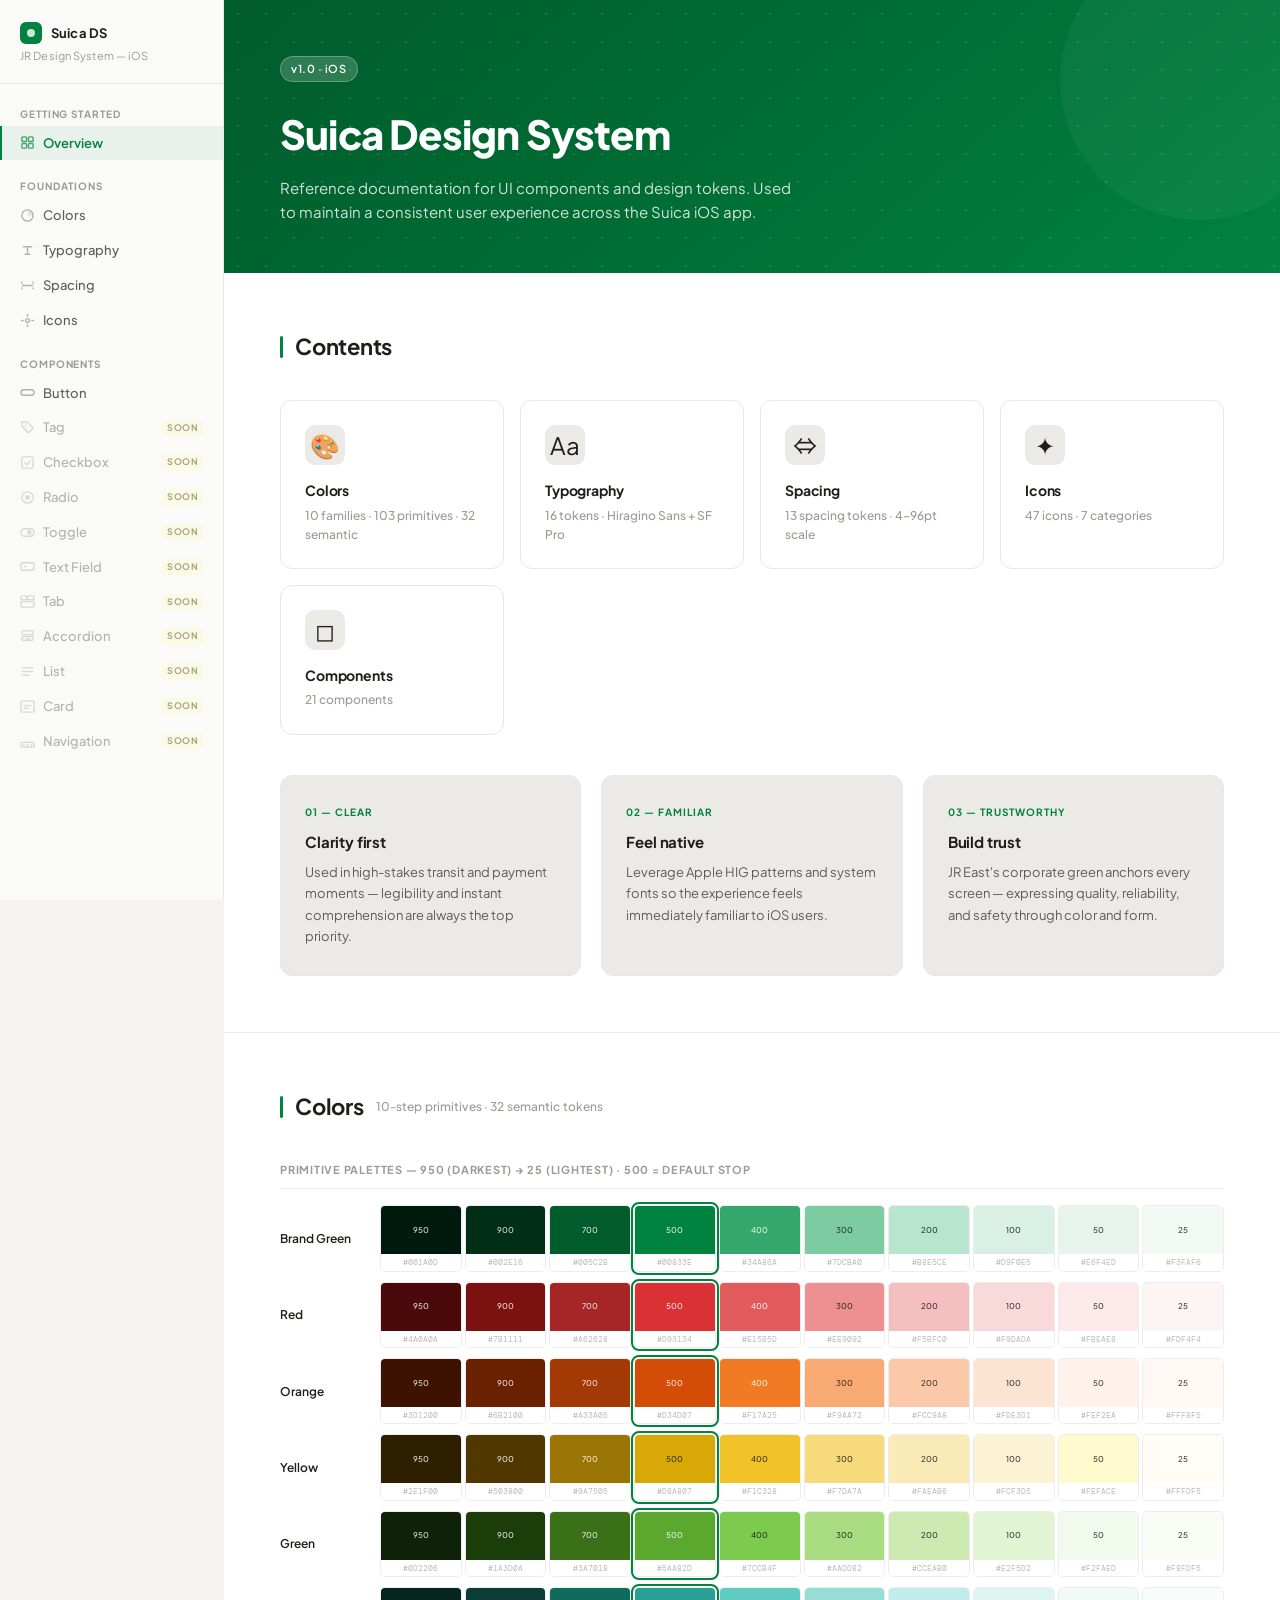
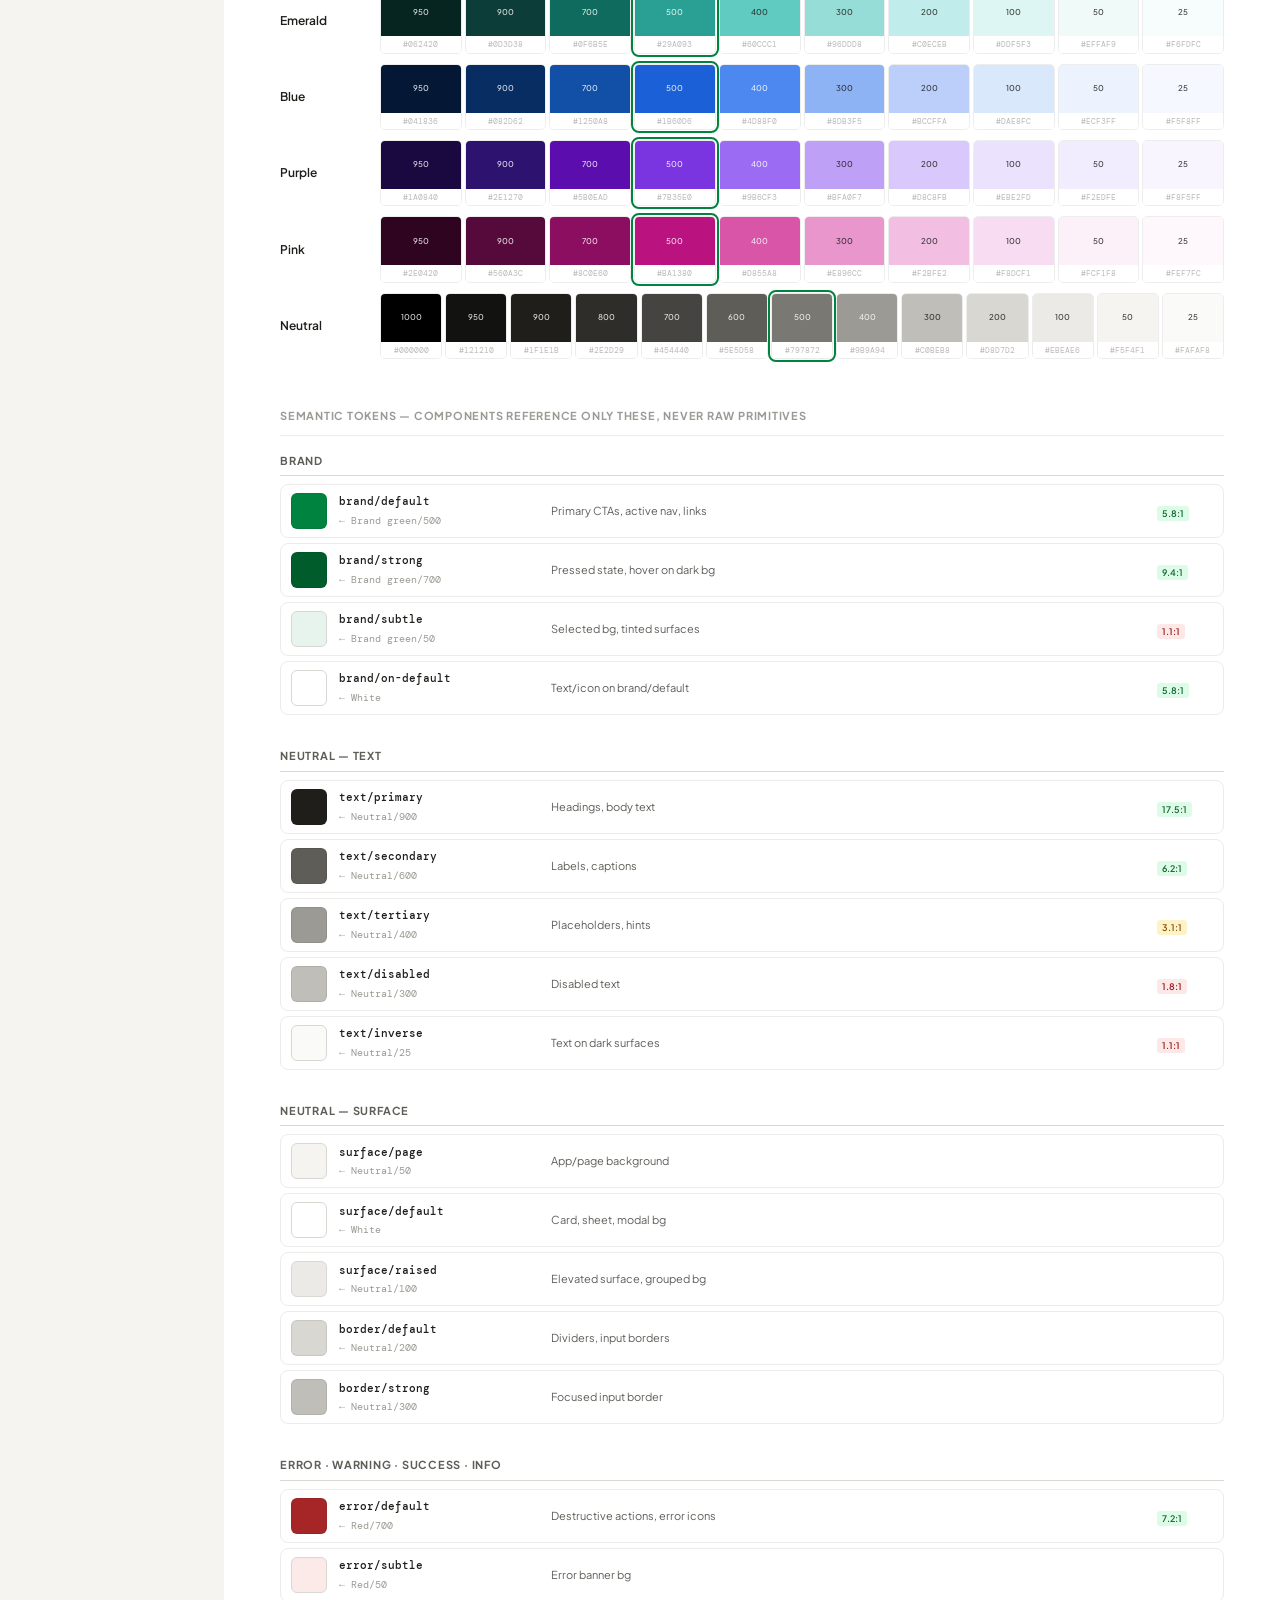
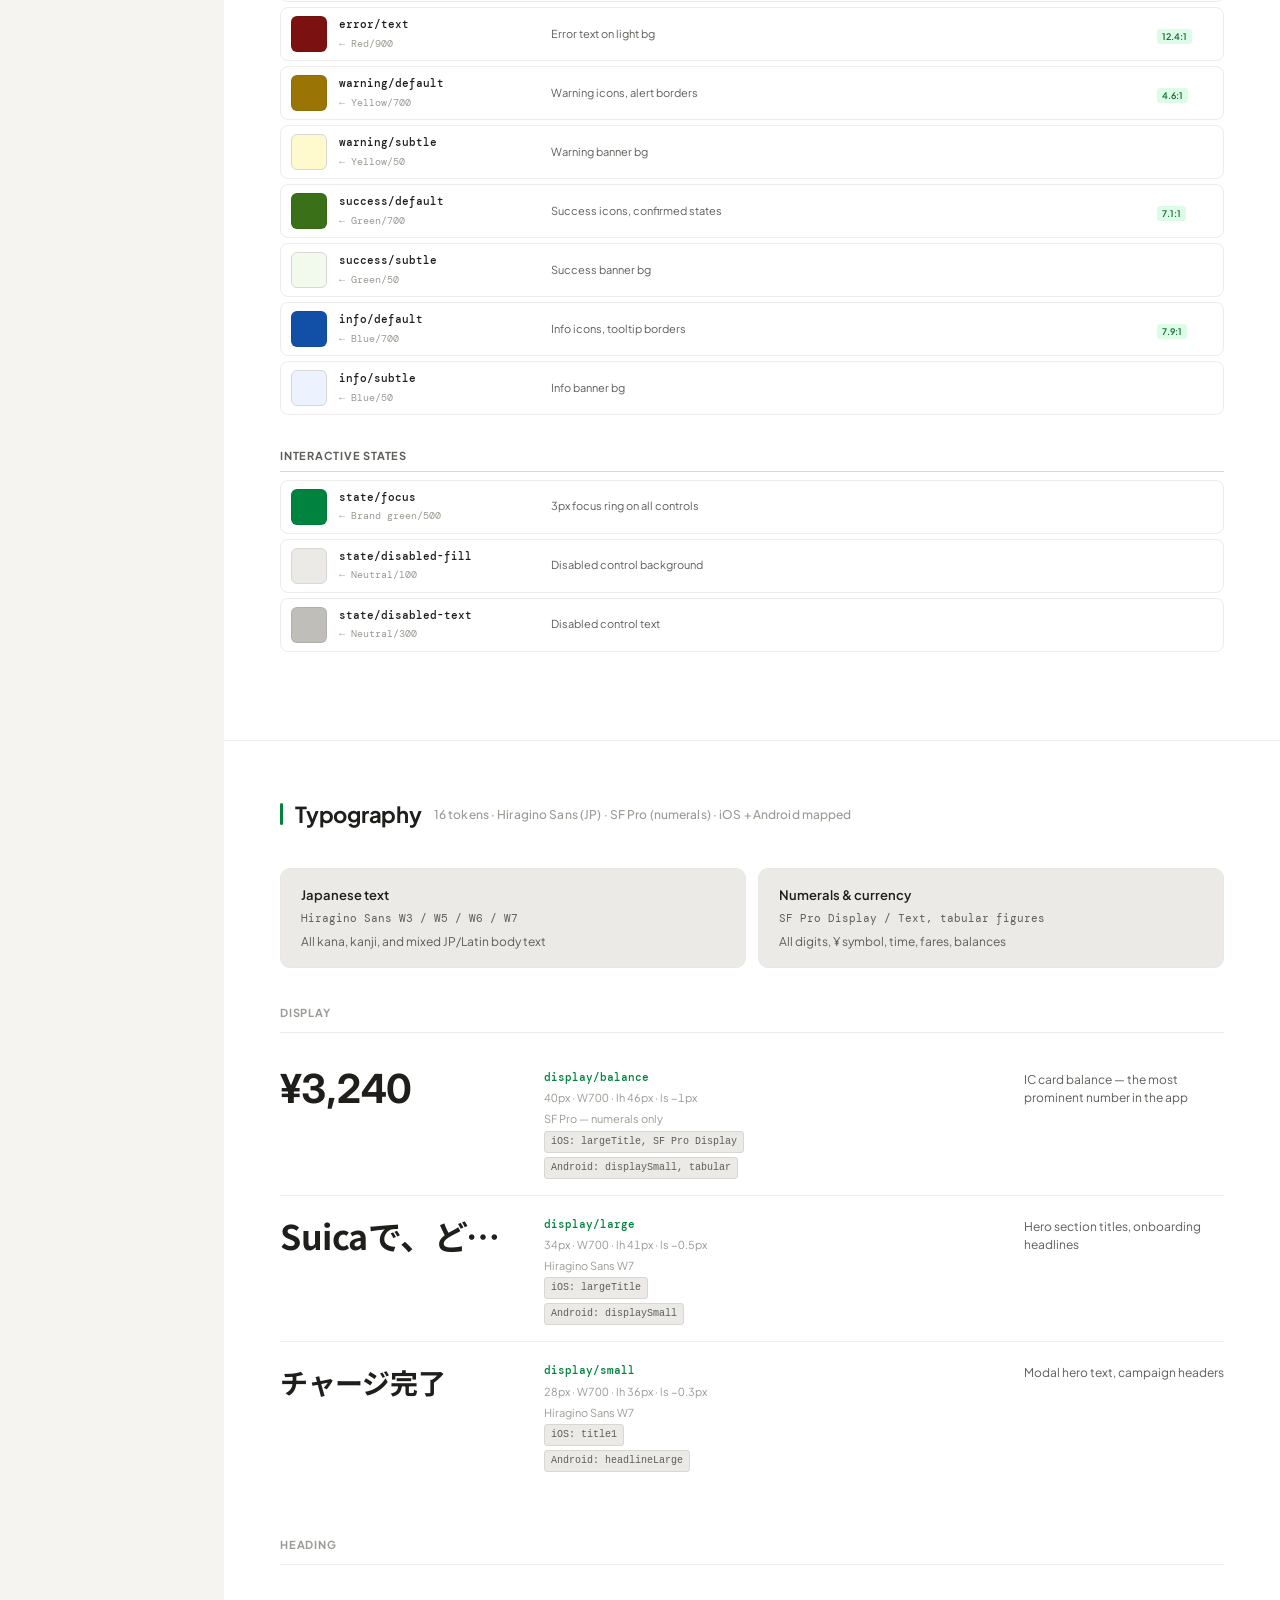
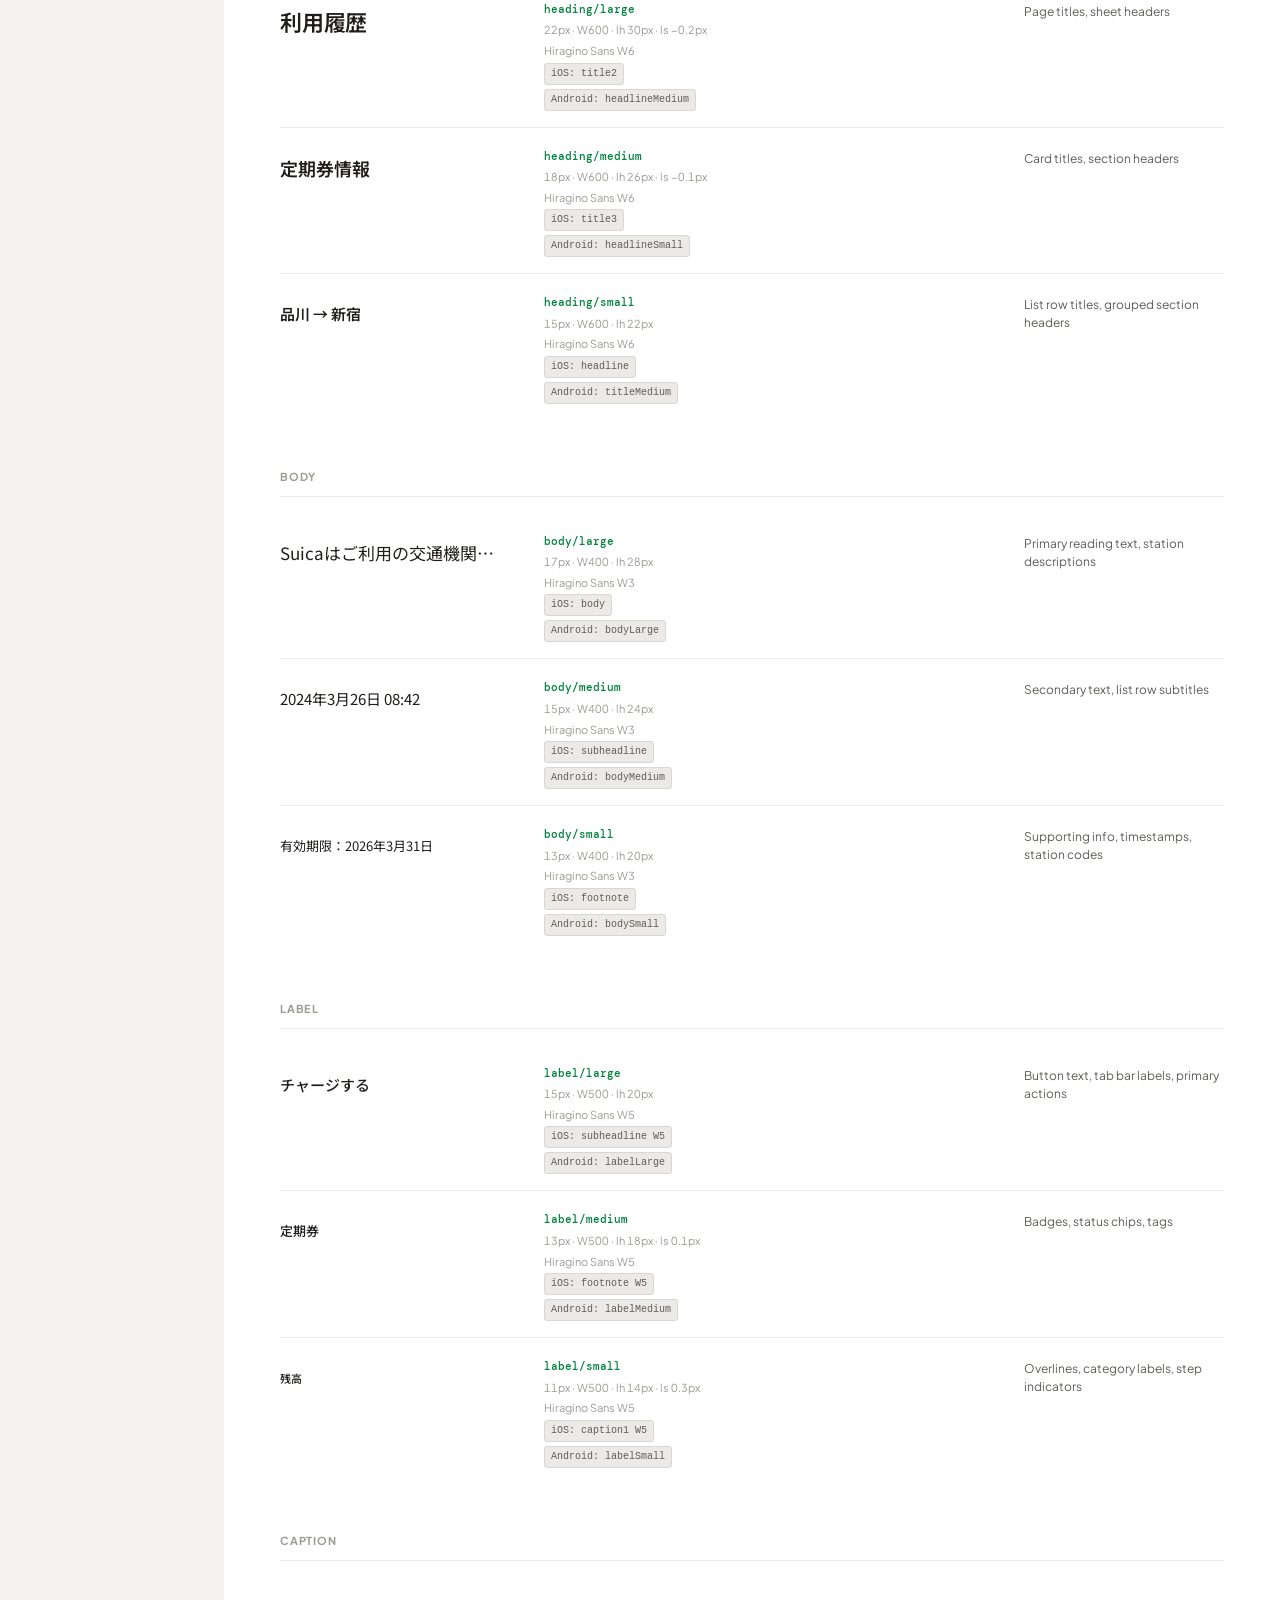
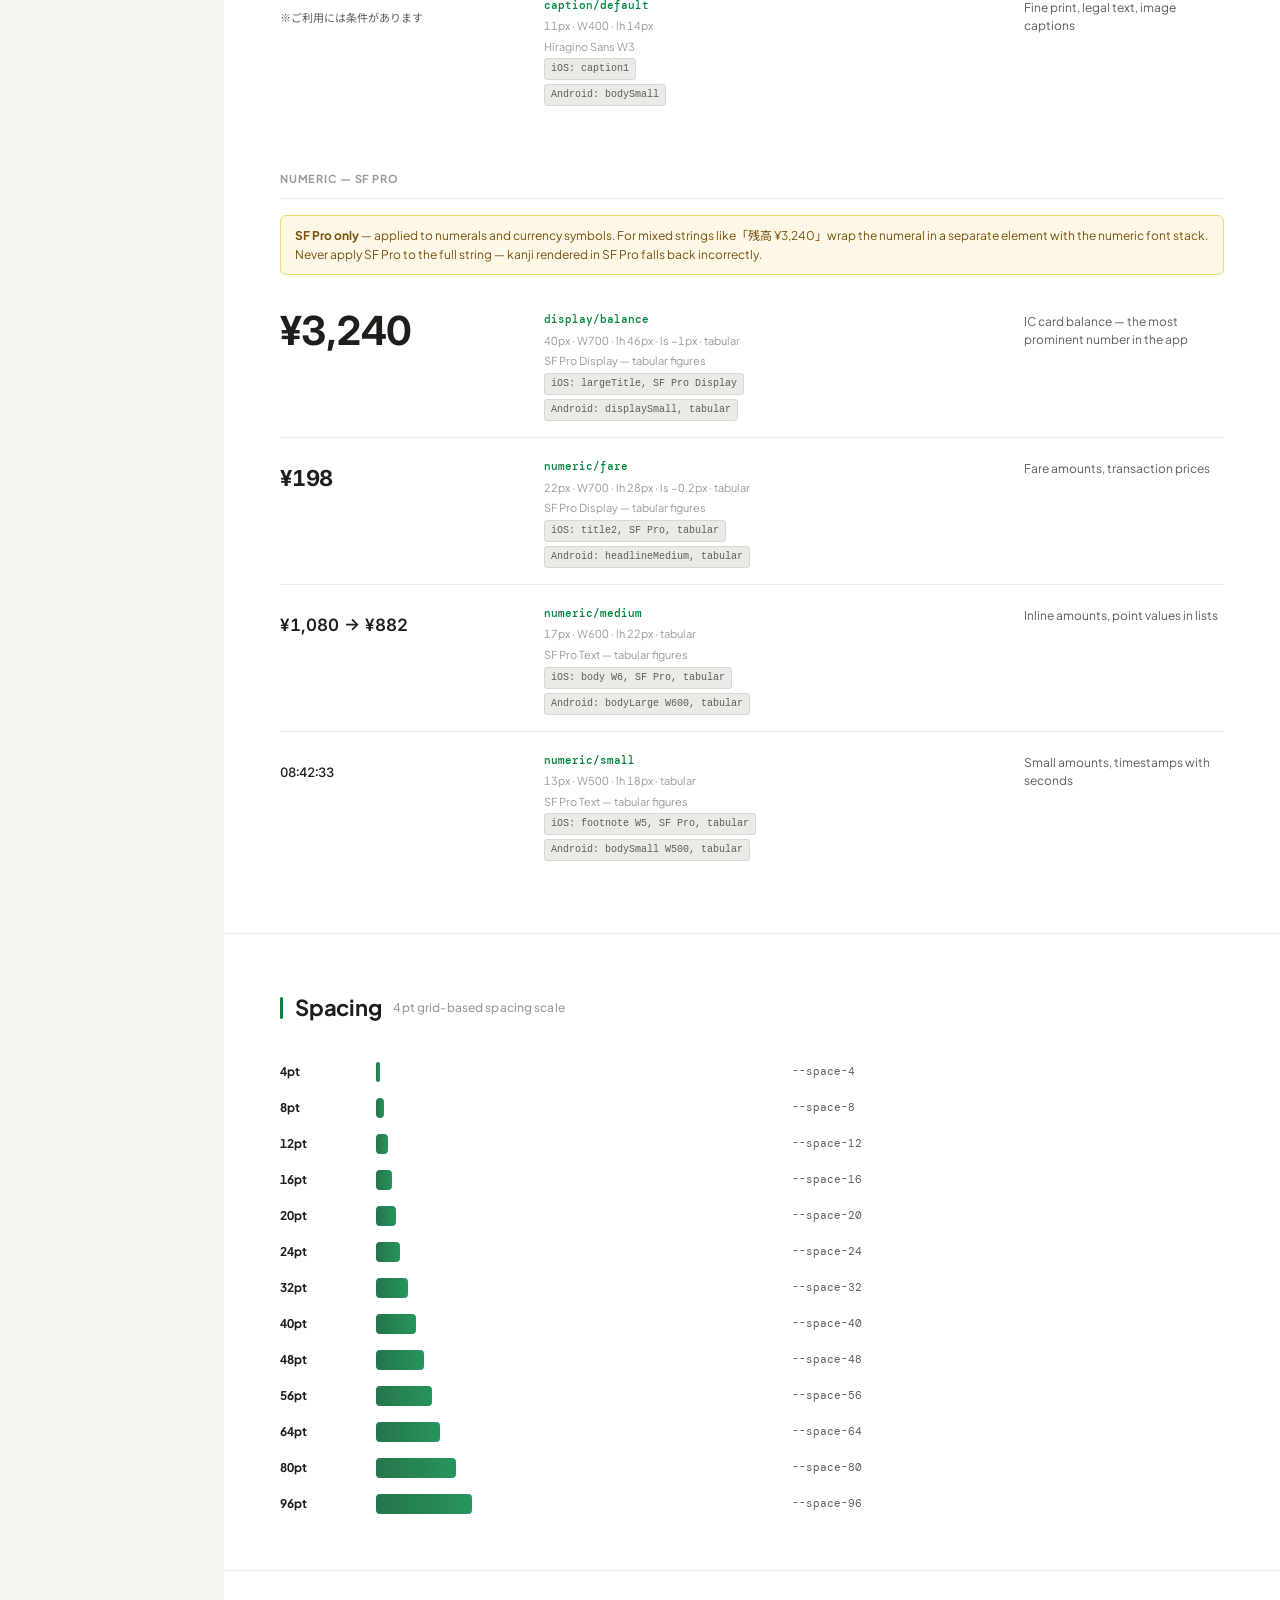
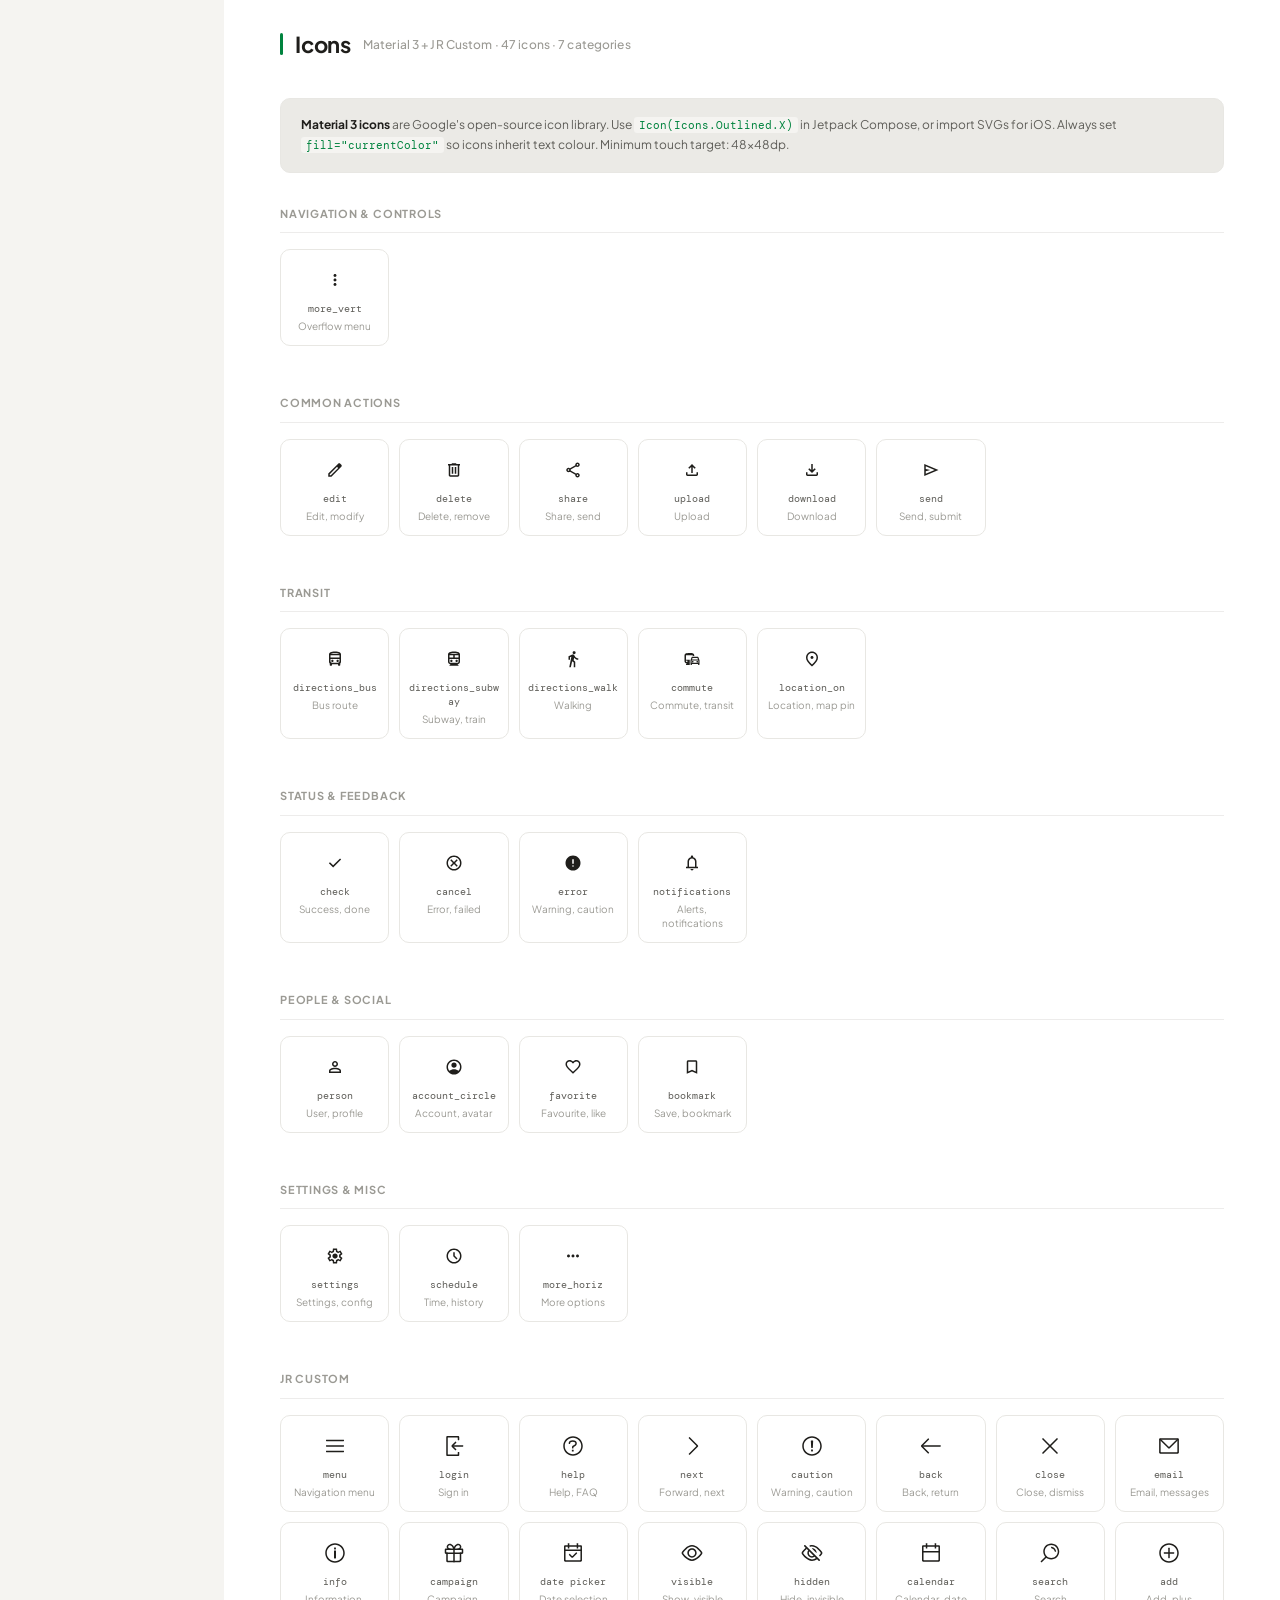
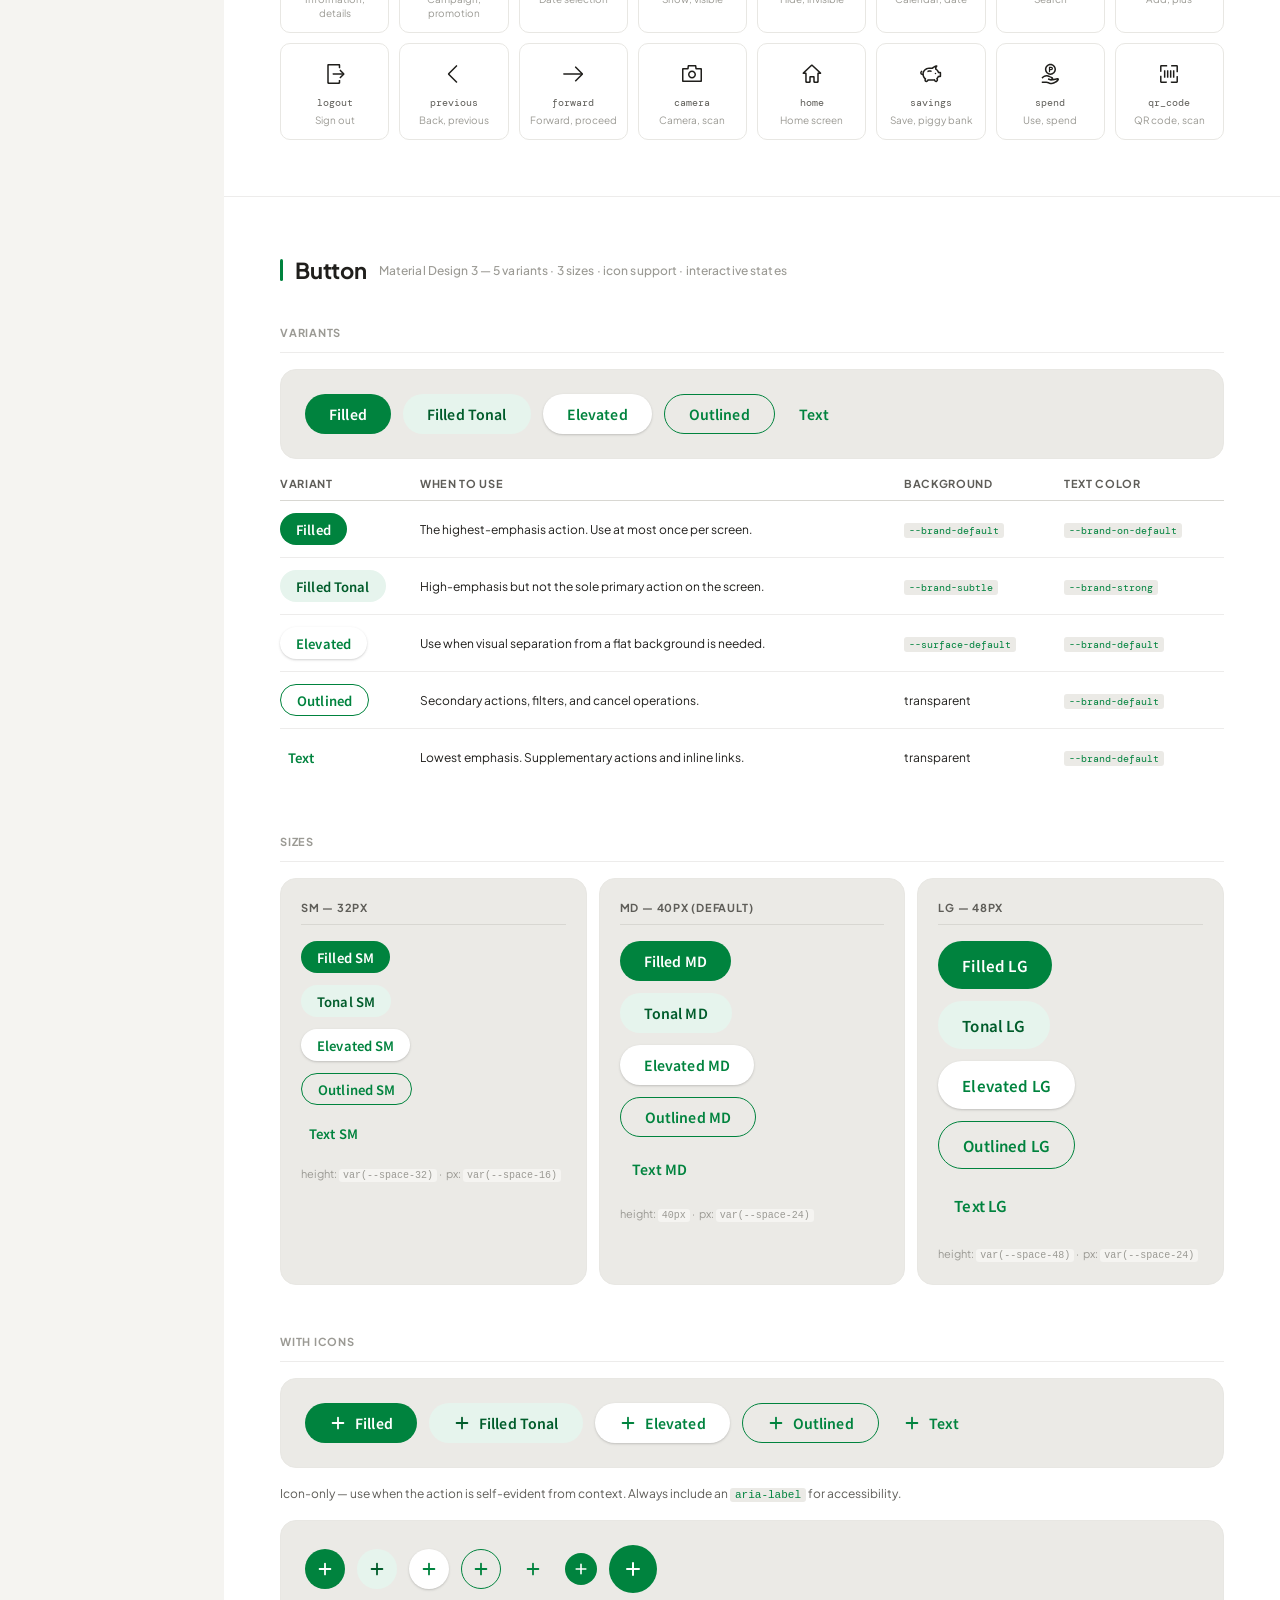
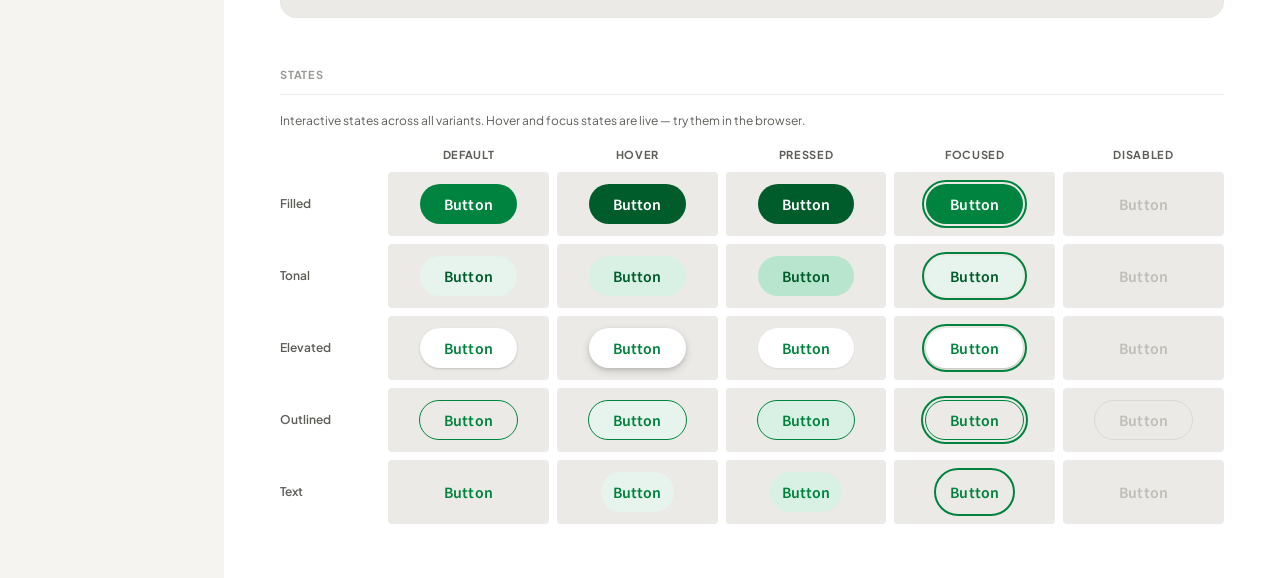
==== Design system/index.html @ 6a2733dc "Update typography font stack to SF Pro + Hiragino Sans Align font tokens with the Figma design file " ====
<!DOCTYPE html>
<html lang="ja">
<head>
  <meta charset="UTF-8">
  <meta name="viewport" content="width=device-width, initial-scale=1.0">
  <title>Suica Design System</title>
  <link rel="stylesheet" href="tokens.css">
  <link rel="preconnect" href="https://fonts.googleapis.com">
  <link rel="preconnect" href="https://fonts.gstatic.com" crossorigin>
  <link href="https://fonts.googleapis.com/css2?family=Plus+Jakarta+Sans:wght@400;500;600;700;800&family=DM+Mono:wght@400;500&family=Noto+Sans+JP:wght@300;400;500;700&family=Inter:wght@400;500;600;700&display=swap" rel="stylesheet">
  <style>
    /* ─── Reset & Base ───────────────────────────────── */
    *, *::before, *::after { box-sizing: border-box; margin: 0; padding: 0; }

    body {
      font-family: "Plus Jakarta Sans", var(--font-jp);
      color: var(--text-primary);
      background: var(--surface-page);
      display: flex;
      min-height: 100vh;
      font-size: 14px;
      line-height: 1.6;
      scroll-behavior: smooth;
      -webkit-font-smoothing: antialiased;
    }

    /* ─── Layout ─────────────────────────────────────── */
    .sidebar {
      width: 224px;
      flex-shrink: 0;
      position: sticky;
      top: 0;
      height: 100vh;
      overflow-y: auto;
      border-right: 1px solid #E8E7E3;
      background: #FAFAF8;
      display: flex;
      flex-direction: column;
    }

    .sidebar-logo {
      padding: 20px 20px 18px;
      border-bottom: 1px solid #E8E7E3;
    }

    .sidebar-logo .logo-badge {
      display: inline-flex;
      align-items: center;
      gap: 9px;
    }

    .sidebar-logo .logo-dot {
      width: 22px;
      height: 22px;
      border-radius: 6px;
      background: var(--brand-default);
      flex-shrink: 0;
      display: flex;
      align-items: center;
      justify-content: center;
    }

    .sidebar-logo .logo-dot::after {
      content: '';
      width: 8px;
      height: 8px;
      border-radius: 50%;
      background: rgba(255,255,255,0.8);
    }

    .sidebar-logo .logo-name {
      font-size: 13px;
      font-weight: 700;
      color: var(--text-primary);
      letter-spacing: 0.01em;
    }

    .sidebar-logo .logo-sub {
      font-size: 11px;
      color: var(--text-tertiary);
      margin-top: 3px;
      letter-spacing: 0.01em;
    }

    .sidebar-nav {
      padding: 12px 0 16px;
      flex: 1;
    }

    .nav-section-label {
      padding: 10px 20px 4px;
      font-size: 10px;
      font-weight: 700;
      color: var(--text-tertiary);
      letter-spacing: 0.09em;
      text-transform: uppercase;
    }

    .nav-link {
      display: flex;
      align-items: center;
      gap: 8px;
      padding: 7px 20px 7px 18px;
      font-size: 13px;
      font-weight: 500;
      color: var(--text-secondary);
      text-decoration: none;
      border-radius: 0;
      border-left: 2px solid transparent;
      transition: background 0.12s, color 0.12s, border-color 0.12s;
    }

    .nav-link:hover {
      background: rgba(0,131,62,0.05);
      color: var(--text-primary);
    }

    .nav-link.active {
      background: rgba(0,131,62,0.07);
      color: var(--brand-default);
      font-weight: 600;
      border-left-color: var(--brand-default);
    }

    .nav-link .nav-icon {
      width: 15px;
      height: 15px;
      opacity: 0.45;
      flex-shrink: 0;
      transition: opacity 0.12s;
    }

    .nav-link.active .nav-icon,
    .nav-link:hover .nav-icon {
      opacity: 0.7;
    }

    .main {
      flex: 1;
      overflow-y: auto;
      min-width: 0;
      background: #fff;
    }

    /* ─── Page Header ────────────────────────────────── */
    .page-hero {
      background: linear-gradient(140deg, var(--brand-strong) 0%, #006B33 45%, var(--brand-default) 100%);
      padding: 56px 56px 48px;
      color: #fff;
      position: relative;
      overflow: hidden;
    }

    .page-hero::before {
      content: '';
      position: absolute;
      inset: 0;
      background-image: radial-gradient(circle, rgba(255,255,255,0.12) 1.5px, transparent 1.5px);
      background-size: 28px 28px;
      pointer-events: none;
    }

    .page-hero::after {
      content: '';
      position: absolute;
      right: -60px;
      top: -60px;
      width: 280px;
      height: 280px;
      border-radius: 50%;
      background: rgba(255,255,255,0.04);
      pointer-events: none;
    }

    .page-hero h1 {
      font-size: 40px;
      font-weight: 800;
      letter-spacing: -0.02em;
      margin-bottom: 10px;
      position: relative;
    }

    .page-hero p {
      font-size: 15px;
      opacity: 0.82;
      max-width: 520px;
      line-height: 1.65;
      font-weight: 400;
      position: relative;
    }

    .page-hero .badge {
      display: inline-flex;
      align-items: center;
      gap: 6px;
      background: rgba(255,255,255,0.18);
      border: 1px solid rgba(255,255,255,0.25);
      color: #fff;
      border-radius: 99px;
      padding: 3px 10px;
      font-size: 11px;
      font-weight: 600;
      letter-spacing: 0.05em;
      margin-bottom: 20px;
      position: relative;
    }

    /* ─── Section ────────────────────────────────────── */
    .section {
      padding: 56px;
      border-bottom: 1px solid #EDECEB;
    }

    .section:last-child { border-bottom: none; }

    .section-header {
      display: flex;
      align-items: center;
      gap: 12px;
      margin-bottom: 36px;
    }

    .section-bar {
      width: 3px;
      height: 22px;
      border-radius: 99px;
      background: var(--brand-default);
      flex-shrink: 0;
    }

    .section-header h2 {
      font-size: 22px;
      font-weight: 700;
      color: var(--text-primary);
      letter-spacing: -0.01em;
    }

    .section-header .section-desc {
      font-size: 12px;
      color: var(--text-tertiary);
      font-weight: 500;
      letter-spacing: 0.01em;
    }

    .subsection {
      margin-bottom: 48px;
    }

    .subsection:last-child { margin-bottom: 0; }

    .subsection-title {
      font-size: 11px;
      font-weight: 700;
      color: var(--text-tertiary);
      letter-spacing: 0.07em;
      text-transform: uppercase;
      margin-bottom: 16px;
      padding-bottom: 10px;
      border-bottom: 1px solid #EDECEB;
    }

    /* ─── Color Swatches ─────────────────────────────── */
    .swatch-grid {
      display: flex;
      flex-wrap: wrap;
      gap: 12px;
    }

    .swatch-card {
      display: flex;
      flex-direction: column;
      width: 120px;
    }

    .swatch-box {
      width: 120px;
      height: 72px;
      border-radius: 6px;
      border: 1px solid rgba(0,0,0,0.07);
      margin-bottom: 8px;
    }

    .swatch-box.light { border-color: #DEDEDE; }

    .swatch-token {
      font-size: 11px;
      font-weight: 600;
      color: var(--text-primary);
      line-height: 1.4;
      margin-bottom: 2px;
      word-break: break-all;
    }

    .swatch-hex {
      font-size: 11px;
      color: var(--text-secondary);
      font-variant-numeric: tabular-nums;
      font-family: "DM Mono", monospace;
    }

    /* Comm color rows */
    .comm-row { margin-bottom: 28px; }

    .comm-row-label {
      font-size: 13px;
      font-weight: 700;
      color: var(--text-primary);
      margin-bottom: 10px;
    }

    .comm-swatches {
      display: flex;
      gap: 6px;
    }

    .comm-swatch {
      flex: 1;
      min-width: 60px;
    }

    .comm-swatch .swatch-box {
      width: 100%;
      height: 56px;
      border-radius: 4px;
    }

    .comm-swatch .swatch-token {
      font-size: 10px;
    }

    .comm-swatch .swatch-hex {
      font-size: 10px;
    }

    /* Stage row */
    .stage-grid {
      display: flex;
      flex-wrap: wrap;
      gap: 12px;
    }

    .stage-pair {
      display: flex;
      gap: 6px;
    }

    /* ─── Typography ─────────────────────────────────── */
    .type-table {
      width: 100%;
      border-collapse: collapse;
    }

    .type-table th {
      text-align: left;
      font-size: 11px;
      font-weight: 700;
      color: var(--text-secondary);
      padding: 0 0 8px;
      border-bottom: 1px solid #EDECEB;
      letter-spacing: 0.06em;
      text-transform: uppercase;
    }

    .type-table td {
      padding: 16px 0;
      border-bottom: 1px solid #EDECEB;
      vertical-align: middle;
    }

    .type-table tr:last-child td { border-bottom: none; }

    .type-col-name {
      width: 220px;
    }

    .type-col-spec {
      width: 200px;
      color: var(--text-secondary);
      font-size: 12px;
    }

    .type-col-preview {
      /* flex: 1 */
    }

    .type-name {
      font-size: 12px;
      font-weight: 600;
      color: var(--text-primary);
      margin-bottom: 2px;
    }

    .type-spec-tag {
      display: inline-block;
      background: #F0F0EE;
      border-radius: 3px;
      padding: 1px 5px;
      font-size: 10px;
      font-weight: 500;
      color: var(--text-secondary);
      font-family: "DM Mono", monospace;
    }

    .preview-bubble {
      background: var(--surface-raised);
      border-radius: 8px;
      padding: 14px 18px;
      overflow: hidden;
      border: 1px solid #E8E7E3;
    }

    .preview-bubble .preview-text {
      color: var(--text-primary);
      white-space: nowrap;
      overflow: hidden;
      text-overflow: ellipsis;
    }

    /* ─── Spacing ────────────────────────────────────── */
    .spacing-grid {
      display: flex;
      flex-direction: column;
      gap: 16px;
    }

    .spacing-row {
      display: flex;
      align-items: center;
      gap: 16px;
    }

    .spacing-bar-wrap {
      flex: 1;
      max-width: 400px;
    }

    .spacing-bar {
      height: 20px;
      background: linear-gradient(90deg, var(--brand-strong), var(--brand-default));
      border-radius: 4px;
      opacity: 0.85;
    }

    .spacing-label {
      width: 80px;
      font-size: 12px;
      font-weight: 700;
      color: var(--text-primary);
      font-variant-numeric: tabular-nums;
    }

    .spacing-token {
      font-size: 11px;
      color: var(--text-secondary);
      font-family: "DM Mono", monospace;
    }

    /* ─── Components ─────────────────────────────────── */
    .component-grid {
      display: grid;
      grid-template-columns: repeat(auto-fill, minmax(200px, 1fr));
      gap: 12px;
    }

    .component-card {
      border: 1px solid #E8E7E3;
      border-radius: 10px;
      padding: 20px;
      transition: border-color 0.2s, box-shadow 0.2s, transform 0.2s;
      cursor: default;
    }

    .component-card:hover {
      border-color: var(--brand-default);
      box-shadow: 0 6px 20px rgba(0,131,62,0.1), 0 2px 6px rgba(0,0,0,0.04);
      transform: translateY(-2px);
    }

    .component-card-icon {
      width: 36px;
      height: 36px;
      border-radius: 8px;
      background: var(--brand-subtle);
      display: flex;
      align-items: center;
      justify-content: center;
      margin-bottom: 12px;
      font-size: 18px;
    }

    .component-card-name {
      font-size: 13px;
      font-weight: 700;
      color: var(--text-primary);
      margin-bottom: 4px;
    }

    .component-card-desc {
      font-size: 12px;
      color: var(--text-secondary);
      line-height: 1.5;
    }

    /* ─── Overview cards ─────────────────────────────── */
    .overview-grid {
      display: grid;
      grid-template-columns: repeat(auto-fill, minmax(220px, 1fr));
      gap: 16px;
      margin-bottom: 40px;
    }

    .overview-card {
      padding: 24px;
      border: 1px solid #E8E7E3;
      border-radius: 12px;
      text-decoration: none;
      color: inherit;
      transition: border-color 0.2s, box-shadow 0.2s, transform 0.2s;
    }

    .overview-card:hover {
      border-color: var(--brand-default);
      box-shadow: 0 6px 20px rgba(0,131,62,0.1), 0 2px 6px rgba(0,0,0,0.04);
      transform: translateY(-2px);
    }

    .overview-card-emoji {
      font-size: 24px;
      margin-bottom: 14px;
      width: 40px;
      height: 40px;
      background: var(--surface-raised);
      border-radius: 10px;
      display: flex;
      align-items: center;
      justify-content: center;
    }

    .overview-card-title {
      font-size: 14px;
      font-weight: 700;
      margin-bottom: 4px;
      letter-spacing: -0.01em;
    }

    .overview-card-count {
      font-size: 12px;
      color: var(--text-tertiary);
      font-weight: 500;
    }

    /* ─── Principles ─────────────────────────────────── */
    .principles-grid {
      display: grid;
      grid-template-columns: repeat(3, 1fr);
      gap: 20px;
    }

    .principle-card {
      padding: 28px 24px;
      background: var(--surface-raised);
      border-radius: 12px;
      border: 1px solid #E8E7E3;
      position: relative;
      overflow: hidden;
    }

    .principle-number {
      font-size: 10px;
      font-weight: 700;
      color: var(--brand-default);
      letter-spacing: 0.1em;
      text-transform: uppercase;
      margin-bottom: 10px;
    }

    .principle-title {
      font-size: 15px;
      font-weight: 700;
      margin-bottom: 8px;
      letter-spacing: -0.01em;
    }

    .principle-desc {
      font-size: 13px;
      color: var(--text-secondary);
      line-height: 1.65;
    }

    /* ─── Primitive palette rows ─────────────────────── */
    .palette-row {
      display: flex;
      align-items: stretch;
      margin-bottom: 10px;
      gap: 0;
    }

    .palette-family-label {
      width: 100px;
      flex-shrink: 0;
      display: flex;
      align-items: center;
      font-size: 12px;
      font-weight: 600;
      color: var(--text-primary);
      padding-right: 12px;
    }

    .palette-steps {
      display: flex;
      flex: 1;
      gap: 3px;
    }

    .palette-step {
      flex: 1;
      border-radius: 5px;
      overflow: hidden;
      border: 0.5px solid rgba(0,0,0,0.07);
      cursor: pointer;
      transition: transform 0.1s;
    }

    .palette-step:hover { transform: scaleY(1.04); }

    .palette-step.is-500 { outline: 2px solid var(--brand-default); outline-offset: 1px; }

    .palette-step-swatch {
      height: 48px;
      display: flex;
      align-items: center;
      justify-content: center;
    }

    .palette-step-label {
      background: #fff;
      text-align: center;
      padding: 3px 0;
      font-size: 8px;
      color: #bbb;
      font-family: "DM Mono", monospace;
      line-height: 1.3;
    }

    .palette-step-num {
      font-size: 8px;
      font-weight: 500;
      opacity: 0.85;
    }

    /* ─── Semantic token table ───────────────────────── */
    .semantic-group { margin-bottom: 32px; }

    .semantic-group-label {
      font-size: 11px;
      font-weight: 700;
      color: var(--text-secondary);
      text-transform: uppercase;
      letter-spacing: 0.07em;
      padding-bottom: 6px;
      border-bottom: 1px solid var(--border-default);
      margin-bottom: 8px;
    }

    .semantic-row {
      display: grid;
      grid-template-columns: 36px 200px 1fr 56px;
      gap: 12px;
      align-items: center;
      padding: 8px 10px;
      border-radius: 8px;
      border: 1px solid #EDECEB;
      background: #fff;
      margin-bottom: 5px;
      cursor: default;
      transition: background 0.12s, border-color 0.12s, box-shadow 0.12s;
    }

    .semantic-row:hover {
      background: var(--surface-raised);
      border-color: #D8D7D2;
      box-shadow: 0 1px 4px rgba(0,0,0,0.04);
    }

    .semantic-swatch {
      width: 36px;
      height: 36px;
      border-radius: 6px;
      border: 0.5px solid rgba(0,0,0,0.08);
      flex-shrink: 0;
    }

    .semantic-token-name {
      font-size: 11px;
      font-weight: 500;
      color: var(--text-primary);
      font-family: "DM Mono", monospace;
      margin-bottom: 2px;
    }

    .semantic-source {
      font-size: 10px;
      color: var(--text-tertiary);
      font-family: "DM Mono", monospace;
    }

    .semantic-usage {
      font-size: 11px;
      color: var(--text-secondary);
      line-height: 1.5;
    }

    .contrast-badge {
      font-size: 9px;
      font-weight: 600;
      padding: 2px 5px;
      border-radius: 3px;
      white-space: nowrap;
      text-align: center;
    }

    .contrast-pass  { background: #dcfce7; color: #166534; }
    .contrast-large { background: #fef3c7; color: #854d0e; }
    .contrast-fail  { background: #fde8e8; color: #991f1f; }

    /* ─── Icons ──────────────────────────────────────── */
    .icon-guidelines {
      background: var(--surface-raised);
      border-radius: 10px;
      padding: 16px 20px;
      font-size: 12px;
      color: var(--text-secondary);
      line-height: 1.7;
      margin-bottom: 32px;
      border: 1px solid #E8E7E3;
    }

    .icon-guidelines strong { color: var(--text-primary); }

    .icon-guidelines code {
      font-size: 11px;
      font-family: "DM Mono", monospace;
      background: var(--surface-page);
      padding: 1px 5px;
      border-radius: 3px;
      color: var(--brand-default);
    }

    .icon-grid {
      display: grid;
      grid-template-columns: repeat(auto-fill, minmax(108px, 1fr));
      gap: 10px;
    }

    .icon-card {
      display: flex;
      flex-direction: column;
      align-items: center;
      padding: 18px 8px 12px;
      border: 1px solid #E8E7E3;
      border-radius: 10px;
      text-align: center;
      cursor: default;
      transition: border-color 0.15s, background 0.15s, transform 0.15s, box-shadow 0.15s;
    }

    .icon-card:hover {
      border-color: var(--brand-default);
      background: var(--brand-subtle);
      transform: translateY(-1px);
      box-shadow: 0 4px 12px rgba(0,131,62,0.1);
    }

    .icon-preview {
      width: 24px;
      height: 24px;
      color: var(--text-primary);
      margin-bottom: 10px;
      flex-shrink: 0;
    }

    .icon-name {
      font-size: 10px;
      font-family: "DM Mono", monospace;
      color: var(--text-secondary);
      line-height: 1.4;
      margin-bottom: 3px;
      word-break: break-all;
    }

    .icon-usage {
      font-size: 10px;
      color: var(--text-tertiary);
      line-height: 1.4;
    }

    /* ─── Nav disabled + soon badge ─────────────────── */
    .nav-link.nav-disabled {
      opacity: 0.45;
      cursor: default;
      pointer-events: none;
    }

    .nav-soon {
      margin-left: auto;
      font-size: 9px;
      font-weight: 700;
      letter-spacing: 0.05em;
      text-transform: uppercase;
      background: var(--warning-subtle);
      color: var(--warning-text);
      border-radius: 3px;
      padding: 1px 5px;
      flex-shrink: 0;
    }

    /* ─── Scrollspy active state ─────────────────────── */
    .section[id] {
      scroll-margin-top: 24px;
    }

    /* ─── Typography — font stack cards ─────────────── */
    .type-font-cards {
      display: grid;
      grid-template-columns: 1fr 1fr;
      gap: 12px;
      margin-bottom: 36px;
    }

    .type-font-card {
      background: var(--surface-raised);
      border-radius: 10px;
      padding: 16px 20px;
      border: 1px solid #E8E7E3;
    }

    .type-font-card-title {
      font-size: 13px;
      font-weight: 600;
      color: var(--text-primary);
      margin-bottom: 4px;
    }

    .type-font-card-mono {
      font-size: 11px;
      font-family: "DM Mono", monospace;
      color: var(--text-secondary);
      margin-bottom: 6px;
    }

    .type-font-card-desc {
      font-size: 12px;
      color: var(--text-secondary);
      line-height: 1.5;
    }

    /* ─── Typography — scale rows ────────────────────── */
    .type-scale {
      display: flex;
      flex-direction: column;
      gap: 0;
    }

    .type-row {
      display: grid;
      grid-template-columns: 240px 1fr 200px;
      gap: 24px;
      align-items: start;
      padding: 16px 0;
      border-bottom: 1px solid #EDECEB;
    }

    .type-row:last-child { border-bottom: none; }

    .type-preview {
      min-height: 48px;
      display: flex;
      align-items: center;
    }

    .type-preview p {
      margin: 0;
      font-family: var(--font-jp);
      white-space: nowrap;
      overflow: hidden;
      text-overflow: ellipsis;
      max-width: 220px;
    }

    .type-meta {
      padding-top: 4px;
      display: flex;
      flex-direction: column;
      gap: 3px;
    }

    .type-aside {
      padding-top: 4px;
      display: flex;
      flex-direction: column;
      gap: 6px;
    }

    .type-token {
      font-size: 11px;
      font-weight: 500;
      font-family: "DM Mono", monospace;
      color: var(--brand-default);
    }

    .type-spec {
      font-size: 11px;
      color: var(--text-tertiary);
      font-variant-numeric: tabular-nums;
    }

    .type-note {
      font-size: 11px;
      color: var(--text-tertiary);
    }

    .type-usage {
      font-size: 12px;
      color: var(--text-secondary);
      line-height: 1.5;
      margin-top: 2px;
    }

    .type-platform {
      display: flex;
      flex-direction: column;
      align-items: flex-start;
      gap: 4px;
    }

    .type-platform span {
      font-size: 10px;
      font-family: monospace;
      background: var(--surface-raised);
      color: var(--text-secondary);
      padding: 2px 6px;
      border-radius: 3px;
      border: 0.5px solid var(--border-default);
    }

    /* ─── Typography — numeric warning note ─────────── */
    .type-numeric-note {
      font-size: 12px;
      color: #7a5010;
      background: #fef9e7;
      border: 0.5px solid #f0d870;
      border-radius: 6px;
      padding: 10px 14px;
      line-height: 1.6;
      margin-bottom: 16px;
    }

    /* ─── Buttons ────────────────────────────────────── */
    .btn {
      display: inline-flex;
      align-items: center;
      justify-content: center;
      gap: var(--space-8);
      border: none;
      cursor: pointer;
      font-family: var(--font-jp);
      font-weight: 600;
      letter-spacing: 0.01em;
      text-decoration: none;
      border-radius: var(--radius-full);
      transition: background 0.15s, box-shadow 0.15s, border-color 0.15s;
      white-space: nowrap;
      position: relative;
      /* MD (default) */
      height: 40px;
      padding: 0 var(--space-24);
      font-size: 14px;
    }

    .btn-sm {
      height: 32px;
      padding: 0 var(--space-16);
      font-size: 13px;
      gap: var(--space-4);
    }

    .btn-lg {
      height: 48px;
      padding: 0 var(--space-24);
      font-size: 15px;
    }

    /* Button icon wrapper */
    .btn-icon-wrap {
      width: 18px;
      height: 18px;
      display: flex;
      align-items: center;
      justify-content: center;
      flex-shrink: 0;
    }
    .btn-sm .btn-icon-wrap { width: 16px; height: 16px; }
    .btn-lg .btn-icon-wrap { width: 20px; height: 20px; }
    .btn-icon-wrap svg { display: block; }

    /* Icon-only */
    .btn-icon-only {
      padding: 0;
      width: 40px;
      height: 40px;
    }
    .btn-icon-only.btn-sm { width: 32px; height: 32px; }
    .btn-icon-only.btn-lg { width: 48px; height: 48px; }

    /* ── Filled ── */
    .btn-filled {
      background: var(--brand-default);
      color: var(--brand-on-default);
    }
    .btn-filled:hover  { background: var(--brand-strong); }
    .btn-filled:active { background: var(--brand-strong); }
    .btn-filled:focus-visible { outline: 2px solid var(--state-focus); outline-offset: 2px; }

    /* ── Filled Tonal ── */
    .btn-tonal {
      background: var(--brand-subtle);
      color: var(--brand-strong);
    }
    .btn-tonal:hover  { background: var(--brand-green-100); }
    .btn-tonal:active { background: var(--brand-green-200); }
    .btn-tonal:focus-visible { outline: 2px solid var(--state-focus); outline-offset: 2px; }

    /* ── Elevated ── */
    .btn-elevated {
      background: var(--surface-default);
      color: var(--brand-default);
      box-shadow: 0 1px 3px rgba(0,0,0,0.12), 0 1px 2px rgba(0,0,0,0.08);
    }
    .btn-elevated:hover  { box-shadow: 0 3px 8px rgba(0,0,0,0.15), 0 2px 4px rgba(0,0,0,0.10); }
    .btn-elevated:active { box-shadow: 0 1px 2px rgba(0,0,0,0.08); }
    .btn-elevated:focus-visible { outline: 2px solid var(--state-focus); outline-offset: 2px; }

    /* ── Outlined ── */
    .btn-outlined {
      background: transparent;
      color: var(--brand-default);
      border: 1.5px solid var(--brand-default);
    }
    .btn-outlined:hover  { background: var(--brand-subtle); }
    .btn-outlined:active { background: var(--brand-green-100); }
    .btn-outlined:focus-visible { outline: 2px solid var(--state-focus); outline-offset: 2px; }

    /* ── Text ── */
    .btn-text {
      background: transparent;
      color: var(--brand-default);
      padding-left: var(--space-12);
      padding-right: var(--space-12);
    }
    .btn-text.btn-sm { padding-left: var(--space-8); padding-right: var(--space-8); }
    .btn-text.btn-lg { padding-left: var(--space-16); padding-right: var(--space-16); }
    .btn-text:hover  { background: var(--brand-subtle); }
    .btn-text:active { background: var(--brand-green-100); }
    .btn-text:focus-visible { outline: 2px solid var(--state-focus); outline-offset: 2px; }

    /* ── Disabled ── */
    .btn:disabled {
      background: var(--state-disabled-fill) !important;
      color: var(--state-disabled-text) !important;
      border-color: var(--border-default) !important;
      box-shadow: none !important;
      cursor: not-allowed;
      pointer-events: none;
    }

    /* ── Button demo helpers ── */
    .btn-demo-row {
      display: flex;
      flex-wrap: wrap;
      align-items: center;
      gap: var(--space-12);
      padding: var(--space-24);
      background: var(--surface-raised);
      border-radius: var(--radius-lg);
      margin-bottom: var(--space-16);
      border: 1px solid #E8E7E3;
    }

    .btn-demo-row.on-dark {
      background: var(--neutral-900);
    }

    .btn-size-grid {
      display: grid;
      grid-template-columns: repeat(3, 1fr);
      gap: var(--space-12);
    }

    .btn-size-col {
      display: flex;
      flex-direction: column;
      align-items: flex-start;
      gap: var(--space-12);
      padding: var(--space-20);
      background: var(--surface-raised);
      border-radius: var(--radius-lg);
      border: 1px solid #E8E7E3;
    }

    .btn-size-label {
      font-size: 11px;
      font-weight: 700;
      color: var(--text-secondary);
      text-transform: uppercase;
      letter-spacing: 0.07em;
      padding-bottom: var(--space-8);
      border-bottom: 1px solid var(--border-default);
      width: 100%;
      margin-bottom: var(--space-4);
    }

    .btn-spec-table {
      width: 100%;
      border-collapse: collapse;
      font-size: 12px;
    }

    .btn-spec-table th {
      text-align: left;
      font-size: 11px;
      font-weight: 700;
      color: var(--text-secondary);
      padding: 0 0 8px;
      border-bottom: 1px solid var(--border-default);
      letter-spacing: 0.06em;
      text-transform: uppercase;
    }

    .btn-spec-table td {
      padding: var(--space-12) var(--space-8) var(--space-12) 0;
      border-bottom: 1px solid #EDECEB;
      vertical-align: middle;
      color: var(--text-primary);
    }

    .btn-spec-table tr:last-child td { border-bottom: none; }

    .btn-spec-table code {
      font-size: 10px;
      font-family: "DM Mono", monospace;
      background: var(--surface-raised);
      color: var(--brand-default);
      padding: 1px 5px;
      border-radius: 3px;
    }

    .btn-states-grid {
      display: grid;
      grid-template-columns: 100px repeat(5, 1fr);
      gap: var(--space-8);
      align-items: center;
    }

    .btn-states-header {
      font-size: 11px;
      font-weight: 700;
      color: var(--text-secondary);
      text-transform: uppercase;
      letter-spacing: 0.06em;
      text-align: center;
    }

    .btn-states-label {
      font-size: 12px;
      font-weight: 600;
      color: var(--text-secondary);
      padding-right: var(--space-8);
    }

    .btn-states-cell {
      display: flex;
      align-items: center;
      justify-content: center;
      padding: var(--space-12) 0;
      background: var(--surface-raised);
      border-radius: var(--radius-sm);
    }

    .btn-state-demo-focus {
      outline: 2px solid var(--state-focus);
      outline-offset: 2px;
    }

    .btn-state-demo-hover.btn-filled  { background: var(--brand-strong); }
    .btn-state-demo-hover.btn-tonal   { background: var(--brand-green-100); }
    .btn-state-demo-hover.btn-elevated { box-shadow: 0 3px 8px rgba(0,0,0,0.15), 0 2px 4px rgba(0,0,0,0.10); }
    .btn-state-demo-hover.btn-outlined { background: var(--brand-subtle); border-color: var(--brand-default); }
    .btn-state-demo-hover.btn-text    { background: var(--brand-subtle); }

    .btn-state-demo-pressed.btn-filled  { background: var(--brand-strong); }
    .btn-state-demo-pressed.btn-tonal   { background: var(--brand-green-200); }
    .btn-state-demo-pressed.btn-elevated { box-shadow: 0 1px 2px rgba(0,0,0,0.08); }
    .btn-state-demo-pressed.btn-outlined { background: var(--brand-green-100); }
    .btn-state-demo-pressed.btn-text    { background: var(--brand-green-100); }

    /* ─── Mobile Header ──────────────────────────────── */
    .mobile-header {
      display: none;
      position: fixed;
      top: 0; left: 0; right: 0;
      height: 52px;
      background: #fff;
      border-bottom: 1px solid #E8E7E3;
      z-index: 200;
      align-items: center;
      padding: 0 16px;
      gap: 10px;
    }

    .hamburger {
      width: 36px;
      height: 36px;
      border: none;
      background: none;
      cursor: pointer;
      display: flex;
      align-items: center;
      justify-content: center;
      border-radius: 8px;
      color: var(--text-primary);
      flex-shrink: 0;
      transition: background 0.12s;
    }
    .hamburger:hover { background: var(--surface-raised); }

    .mobile-header .logo-badge {
      display: flex;
      align-items: center;
      gap: 8px;
    }
    .mobile-header .logo-dot {
      width: 20px;
      height: 20px;
      border-radius: 5px;
      background: var(--brand-default);
      display: flex;
      align-items: center;
      justify-content: center;
      flex-shrink: 0;
    }
    .mobile-header .logo-dot::after {
      content: '';
      width: 7px;
      height: 7px;
      border-radius: 50%;
      background: rgba(255,255,255,0.8);
    }
    .mobile-header .logo-name {
      font-size: 13px;
      font-weight: 700;
      color: var(--text-primary);
    }

    /* ─── Sidebar Overlay ────────────────────────────── */
    .sidebar-overlay {
      display: none;
      position: fixed;
      inset: 0;
      background: rgba(0, 0, 0, 0.35);
      z-index: 199;
      backdrop-filter: blur(2px);
      -webkit-backdrop-filter: blur(2px);
    }
    .sidebar-overlay.active { display: block; }

    /* ─── Responsive: Tablet (≤ 900px) ──────────────── */
    @media (max-width: 900px) {
      .mobile-header { display: flex; }

      .sidebar {
        position: fixed;
        left: -240px;
        top: 0;
        height: 100vh;
        z-index: 200;
        width: 240px;
        box-shadow: none;
        transition: left 0.28s cubic-bezier(0.16, 1, 0.3, 1),
                    box-shadow 0.28s cubic-bezier(0.16, 1, 0.3, 1);
      }
      .sidebar.open {
        left: 0;
        box-shadow: 8px 0 32px rgba(0,0,0,0.18);
      }

      .main {
        margin-top: 52px;
      }

      .section { padding: 36px 32px; }
      .page-hero { padding: 36px 32px 32px; }
      .page-hero h1 { font-size: 34px; }

      .principles-grid { grid-template-columns: 1fr; gap: 12px; }
      .btn-size-grid { grid-template-columns: 1fr 1fr; }
      .type-font-cards { grid-template-columns: 1fr; }
    }

    /* ─── Responsive: Phone (≤ 600px) ───────────────── */
    @media (max-width: 600px) {
      .section { padding: 28px 16px; }
      .page-hero { padding: 28px 20px 24px; }
      .page-hero h1 { font-size: 28px; letter-spacing: -0.02em; }
      .page-hero p { font-size: 14px; }

      /* Overview cards: 2-col */
      .overview-grid { grid-template-columns: 1fr 1fr; gap: 10px; }
      .overview-card { padding: 16px; }
      .overview-card-title { font-size: 13px; }

      /* Principles: single col */
      .principles-grid { grid-template-columns: 1fr; }

      /* Button size grid: single col */
      .btn-size-grid { grid-template-columns: 1fr; }

      /* Font cards: single col */
      .type-font-cards { grid-template-columns: 1fr; }

      /* Type rows: stack */
      .type-row {
        grid-template-columns: 1fr;
        gap: 8px;
        padding: 14px 0;
      }
      .type-col-name { width: auto; }
      .type-col-spec { width: auto; }

      /* Palette rows: horizontal scroll */
      .palette-row { flex-wrap: nowrap; overflow-x: auto; padding-bottom: 4px; }
      .palette-steps { flex-wrap: nowrap; min-width: max-content; }
      .palette-family-label { min-width: 80px; }

      /* Semantic rows: hide usage column, compact */
      .semantic-row {
        grid-template-columns: 32px 1fr 44px;
        gap: 8px;
        padding: 8px 8px;
      }
      .semantic-usage { display: none; }

      /* Button states: horizontal scroll */
      .btn-states-scroll {
        overflow-x: auto;
        -webkit-overflow-scrolling: touch;
      }
      .btn-states-grid {
        min-width: 560px;
      }

      /* Icon grid: smaller */
      .icon-grid { grid-template-columns: repeat(auto-fill, minmax(88px, 1fr)); gap: 8px; }

      /* Spacing: narrower bars */
      .spacing-bar-wrap { max-width: 200px; }

      /* Demo rows: reduce padding */
      .btn-demo-row { padding: var(--space-16); gap: var(--space-8); }
      .btn-size-col { padding: var(--space-16); }

      /* Subsection title */
      .subsection-title { font-size: 10px; }

      /* Section header */
      .section-header { margin-bottom: 24px; }
      .section-header h2 { font-size: 18px; }
    }

  </style>
</head>

<body>

<!-- ═══ MOBILE HEADER ═══════════════════════════════ -->
<div class="mobile-header">
  <button class="hamburger" id="hamburger" aria-label="Open navigation" aria-expanded="false">
    <svg width="20" height="20" viewBox="0 0 20 20" fill="none" stroke="currentColor" stroke-width="1.75" stroke-linecap="round">
      <line x1="3" y1="6" x2="17" y2="6"/>
      <line x1="3" y1="10" x2="17" y2="10"/>
      <line x1="3" y1="14" x2="17" y2="14"/>
    </svg>
  </button>
  <div class="logo-badge">
    <div class="logo-dot"></div>
    <div class="logo-name">Suica DS</div>
  </div>
</div>

<!-- ═══ OVERLAY ══════════════════════════════════════ -->
<div class="sidebar-overlay" id="sidebar-overlay"></div>

<!-- ═══ SIDEBAR ══════════════════════════════════════ -->
<aside class="sidebar">
  <div class="sidebar-logo">
    <div class="logo-badge">
      <div class="logo-dot"></div>
      <div class="logo-name">Suica DS</div>
    </div>
    <div class="logo-sub">JR Design System — iOS</div>
  </div>

  <nav class="sidebar-nav">
    <div class="nav-section-label">Getting Started</div>
    <a href="#overview" class="nav-link active">
      <svg class="nav-icon" viewBox="0 0 16 16" fill="none" stroke="currentColor" stroke-width="1.5">
        <rect x="2" y="2" width="5" height="5" rx="1"/><rect x="9" y="2" width="5" height="5" rx="1"/>
        <rect x="2" y="9" width="5" height="5" rx="1"/><rect x="9" y="9" width="5" height="5" rx="1"/>
      </svg>
      Overview
    </a>

    <div class="nav-section-label" style="margin-top:8px;">Foundations</div>
    <a href="#colors" class="nav-link">
      <svg class="nav-icon" viewBox="0 0 16 16" fill="none" stroke="currentColor" stroke-width="1.5">
        <circle cx="8" cy="8" r="6"/><path d="M8 2a6 6 0 0 1 6 6H8V2z" fill="currentColor" stroke="none" opacity="0.3"/>
      </svg>
      Colors
    </a>
    <a href="#typography" class="nav-link">
      <svg class="nav-icon" viewBox="0 0 16 16" fill="none" stroke="currentColor" stroke-width="1.5">
        <path d="M3 4h10M8 4v8M5 12h6"/>
      </svg>
      Typography
    </a>
    <a href="#spacing" class="nav-link">
      <svg class="nav-icon" viewBox="0 0 16 16" fill="none" stroke="currentColor" stroke-width="1.5">
        <path d="M2 8h12M2 4v2M2 10v2M14 4v2M14 10v2"/>
      </svg>
      Spacing
    </a>

    <a href="#icons" class="nav-link">
      <svg class="nav-icon" viewBox="0 0 16 16" fill="none" stroke="currentColor" stroke-width="1.5">
        <circle cx="8" cy="8" r="2"/><line x1="8" y1="1" x2="8" y2="4"/><line x1="8" y1="12" x2="8" y2="15"/><line x1="1" y1="8" x2="4" y2="8"/><line x1="12" y1="8" x2="15" y2="8"/>
      </svg>
      Icons
    </a>

    <div class="nav-section-label" style="margin-top:8px;">Components</div>
    <a href="#buttons" class="nav-link">
      <svg class="nav-icon" viewBox="0 0 16 16" fill="none" stroke="currentColor" stroke-width="1.5">
        <rect x="1" y="5" width="14" height="6" rx="3"/>
      </svg>
      Button
    </a>
    <a class="nav-link nav-disabled">
      <svg class="nav-icon" viewBox="0 0 16 16" fill="none" stroke="currentColor" stroke-width="1.5">
        <path d="M2 2h5.5l6.5 6.5-5 5L2.5 7 2 2z"/><circle cx="6" cy="6" r="1" fill="currentColor" stroke="none"/>
      </svg>
      Tag
      <span class="nav-soon">Soon</span>
    </a>
    <a class="nav-link nav-disabled">
      <svg class="nav-icon" viewBox="0 0 16 16" fill="none" stroke="currentColor" stroke-width="1.5">
        <rect x="2" y="2" width="12" height="12" rx="2"/><path d="M5 8l2.5 2.5L11 6"/>
      </svg>
      Checkbox
      <span class="nav-soon">Soon</span>
    </a>
    <a class="nav-link nav-disabled">
      <svg class="nav-icon" viewBox="0 0 16 16" fill="none" stroke="currentColor" stroke-width="1.5">
        <circle cx="8" cy="8" r="6"/><circle cx="8" cy="8" r="2.5" fill="currentColor" stroke="none"/>
      </svg>
      Radio
      <span class="nav-soon">Soon</span>
    </a>
    <a class="nav-link nav-disabled">
      <svg class="nav-icon" viewBox="0 0 16 16" fill="none" stroke="currentColor" stroke-width="1.5">
        <rect x="1" y="4" width="14" height="8" rx="4"/><circle cx="10" cy="8" r="2.5" fill="currentColor" stroke="none"/>
      </svg>
      Toggle
      <span class="nav-soon">Soon</span>
    </a>
    <a class="nav-link nav-disabled">
      <svg class="nav-icon" viewBox="0 0 16 16" fill="none" stroke="currentColor" stroke-width="1.5">
        <rect x="1" y="4" width="14" height="8" rx="1.5"/><line x1="4" y1="8" x2="7" y2="8"/>
      </svg>
      Text Field
      <span class="nav-soon">Soon</span>
    </a>
    <a class="nav-link nav-disabled">
      <svg class="nav-icon" viewBox="0 0 16 16" fill="none" stroke="currentColor" stroke-width="1.5">
        <rect x="1" y="2" width="6" height="4" rx="1"/><rect x="8" y="2" width="7" height="4" rx="1"/><rect x="1" y="8" width="14" height="6" rx="1"/>
      </svg>
      Tab
      <span class="nav-soon">Soon</span>
    </a>
    <a class="nav-link nav-disabled">
      <svg class="nav-icon" viewBox="0 0 16 16" fill="none" stroke="currentColor" stroke-width="1.5">
        <rect x="2" y="2" width="12" height="4" rx="1"/><rect x="2" y="8" width="12" height="4" rx="1"/><path d="M10.5 10l-1.5 1.5L7.5 10"/>
      </svg>
      Accordion
      <span class="nav-soon">Soon</span>
    </a>
    <a class="nav-link nav-disabled">
      <svg class="nav-icon" viewBox="0 0 16 16" fill="none" stroke="currentColor" stroke-width="1.5">
        <line x1="2" y1="4" x2="14" y2="4"/><line x1="2" y1="8" x2="14" y2="8"/><line x1="2" y1="12" x2="10" y2="12"/>
      </svg>
      List
      <span class="nav-soon">Soon</span>
    </a>
    <a class="nav-link nav-disabled">
      <svg class="nav-icon" viewBox="0 0 16 16" fill="none" stroke="currentColor" stroke-width="1.5">
        <rect x="1" y="2" width="14" height="12" rx="2"/><line x1="4" y1="7" x2="12" y2="7"/><line x1="4" y1="10" x2="9" y2="10"/>
      </svg>
      Card
      <span class="nav-soon">Soon</span>
    </a>
    <a class="nav-link nav-disabled">
      <svg class="nav-icon" viewBox="0 0 16 16" fill="none" stroke="currentColor" stroke-width="1.5">
        <rect x="1" y="10" width="14" height="5" rx="1"/><line x1="4" y1="12.5" x2="4" y2="12.5" stroke-linecap="round" stroke-width="2"/><line x1="8" y1="12.5" x2="8" y2="12.5" stroke-linecap="round" stroke-width="2"/><line x1="12" y1="12.5" x2="12" y2="12.5" stroke-linecap="round" stroke-width="2"/>
      </svg>
      Navigation
      <span class="nav-soon">Soon</span>
    </a>
  </nav>
</aside>

<!-- ═══ MAIN ══════════════════════════════════════════ -->
<main class="main">

  <!-- ── OVERVIEW ──────────────────────────────────── -->
  <div class="page-hero" id="overview">
    <div class="badge">v1.0 · iOS</div>
    <h1>Suica Design System</h1>
    <p>Reference documentation for UI components and design tokens. Used to maintain a consistent user experience across the Suica iOS app.</p>
  </div>

  <div class="section">
    <div class="section-header">
      <div class="section-bar"></div>
      <h2>Contents</h2>
    </div>

    <div class="overview-grid">
      <a href="#colors" class="overview-card">
        <div class="overview-card-emoji">🎨</div>
        <div class="overview-card-title">Colors</div>
        <div class="overview-card-count">10 families · 103 primitives · 32 semantic</div>
      </a>
      <a href="#typography" class="overview-card">
        <div class="overview-card-emoji">Aa</div>
        <div class="overview-card-title">Typography</div>
        <div class="overview-card-count">16 tokens · Hiragino Sans + SF Pro</div>
      </a>
      <a href="#spacing" class="overview-card">
        <div class="overview-card-emoji">⇔</div>
        <div class="overview-card-title">Spacing</div>
        <div class="overview-card-count">13 spacing tokens · 4–96pt scale</div>
      </a>
      <a href="#icons" class="overview-card">
        <div class="overview-card-emoji">✦</div>
        <div class="overview-card-title">Icons</div>
        <div class="overview-card-count">47 icons · 7 categories</div>
      </a>
      <a href="#components" class="overview-card">
        <div class="overview-card-emoji">◻</div>
        <div class="overview-card-title">Components</div>
        <div class="overview-card-count">21 components</div>
      </a>
    </div>

    <div class="principles-grid">
      <div class="principle-card">
        <div class="principle-number">01 — Clear</div>
        <div class="principle-title">Clarity first</div>
        <div class="principle-desc">Used in high-stakes transit and payment moments — legibility and instant comprehension are always the top priority.</div>
      </div>
      <div class="principle-card">
        <div class="principle-number">02 — Familiar</div>
        <div class="principle-title">Feel native</div>
        <div class="principle-desc">Leverage Apple HIG patterns and system fonts so the experience feels immediately familiar to iOS users.</div>
      </div>
      <div class="principle-card">
        <div class="principle-number">03 — Trustworthy</div>
        <div class="principle-title">Build trust</div>
        <div class="principle-desc">JR East's corporate green anchors every screen — expressing quality, reliability, and safety through color and form.</div>
      </div>
    </div>
  </div>

  <!-- ── COLORS ─────────────────────────────────────── -->
  <div class="section" id="colors">
    <div class="section-header">
      <div class="section-bar"></div>
      <h2>Colors</h2>
      <span class="section-desc">10-step primitives · 32 semantic tokens</span>
    </div>

    <!-- Primitive Palettes -->
    <div class="subsection">
      <div class="subsection-title">Primitive Palettes — 950 (darkest) → 25 (lightest) · 500 = default stop</div>

      <div class="palette-row">
        <div class="palette-family-label">Brand Green</div>
        <div class="palette-steps">
          <div class="palette-step" title="#001A0D"><div class="palette-step-swatch" style="background:#001A0D"><span class="palette-step-num" style="color:#fff">950</span></div><div class="palette-step-label">#001A0D</div></div>
          <div class="palette-step" title="#002E16"><div class="palette-step-swatch" style="background:#002E16"><span class="palette-step-num" style="color:#fff">900</span></div><div class="palette-step-label">#002E16</div></div>
          <div class="palette-step" title="#005C2B"><div class="palette-step-swatch" style="background:#005C2B"><span class="palette-step-num" style="color:#fff">700</span></div><div class="palette-step-label">#005C2B</div></div>
          <div class="palette-step is-500" title="#00833E"><div class="palette-step-swatch" style="background:#00833E"><span class="palette-step-num" style="color:#fff">500</span></div><div class="palette-step-label">#00833E</div></div>
          <div class="palette-step" title="#34A86A"><div class="palette-step-swatch" style="background:#34A86A"><span class="palette-step-num" style="color:#fff">400</span></div><div class="palette-step-label">#34A86A</div></div>
          <div class="palette-step" title="#7DCBA0"><div class="palette-step-swatch" style="background:#7DCBA0"><span class="palette-step-num" style="color:#1F1E1B">300</span></div><div class="palette-step-label">#7DCBA0</div></div>
          <div class="palette-step" title="#B8E5CE"><div class="palette-step-swatch" style="background:#B8E5CE"><span class="palette-step-num" style="color:#1F1E1B">200</span></div><div class="palette-step-label">#B8E5CE</div></div>
          <div class="palette-step" title="#D9F0E5"><div class="palette-step-swatch" style="background:#D9F0E5"><span class="palette-step-num" style="color:#1F1E1B">100</span></div><div class="palette-step-label">#D9F0E5</div></div>
          <div class="palette-step" title="#E6F4ED"><div class="palette-step-swatch" style="background:#E6F4ED"><span class="palette-step-num" style="color:#1F1E1B">50</span></div><div class="palette-step-label">#E6F4ED</div></div>
          <div class="palette-step" title="#F3FAF6"><div class="palette-step-swatch" style="background:#F3FAF6"><span class="palette-step-num" style="color:#1F1E1B">25</span></div><div class="palette-step-label">#F3FAF6</div></div>
        </div>
      </div>

      <div class="palette-row">
        <div class="palette-family-label">Red</div>
        <div class="palette-steps">
          <div class="palette-step" title="#4A0A0A"><div class="palette-step-swatch" style="background:#4A0A0A"><span class="palette-step-num" style="color:#fff">950</span></div><div class="palette-step-label">#4A0A0A</div></div>
          <div class="palette-step" title="#7B1111"><div class="palette-step-swatch" style="background:#7B1111"><span class="palette-step-num" style="color:#fff">900</span></div><div class="palette-step-label">#7B1111</div></div>
          <div class="palette-step" title="#A62628"><div class="palette-step-swatch" style="background:#A62628"><span class="palette-step-num" style="color:#fff">700</span></div><div class="palette-step-label">#A62628</div></div>
          <div class="palette-step is-500" title="#D93134"><div class="palette-step-swatch" style="background:#D93134"><span class="palette-step-num" style="color:#fff">500</span></div><div class="palette-step-label">#D93134</div></div>
          <div class="palette-step" title="#E15B5D"><div class="palette-step-swatch" style="background:#E15B5D"><span class="palette-step-num" style="color:#fff">400</span></div><div class="palette-step-label">#E15B5D</div></div>
          <div class="palette-step" title="#EE9092"><div class="palette-step-swatch" style="background:#EE9092"><span class="palette-step-num" style="color:#1F1E1B">300</span></div><div class="palette-step-label">#EE9092</div></div>
          <div class="palette-step" title="#F5BFC0"><div class="palette-step-swatch" style="background:#F5BFC0"><span class="palette-step-num" style="color:#1F1E1B">200</span></div><div class="palette-step-label">#F5BFC0</div></div>
          <div class="palette-step" title="#F9DADA"><div class="palette-step-swatch" style="background:#F9DADA"><span class="palette-step-num" style="color:#1F1E1B">100</span></div><div class="palette-step-label">#F9DADA</div></div>
          <div class="palette-step" title="#FBEAE8"><div class="palette-step-swatch" style="background:#FBEAE8"><span class="palette-step-num" style="color:#1F1E1B">50</span></div><div class="palette-step-label">#FBEAE8</div></div>
          <div class="palette-step" title="#FDF4F4"><div class="palette-step-swatch" style="background:#FDF4F4"><span class="palette-step-num" style="color:#1F1E1B">25</span></div><div class="palette-step-label">#FDF4F4</div></div>
        </div>
      </div>

      <div class="palette-row">
        <div class="palette-family-label">Orange</div>
        <div class="palette-steps">
          <div class="palette-step" title="#3D1200"><div class="palette-step-swatch" style="background:#3D1200"><span class="palette-step-num" style="color:#fff">950</span></div><div class="palette-step-label">#3D1200</div></div>
          <div class="palette-step" title="#6B2100"><div class="palette-step-swatch" style="background:#6B2100"><span class="palette-step-num" style="color:#fff">900</span></div><div class="palette-step-label">#6B2100</div></div>
          <div class="palette-step" title="#A33A05"><div class="palette-step-swatch" style="background:#A33A05"><span class="palette-step-num" style="color:#fff">700</span></div><div class="palette-step-label">#A33A05</div></div>
          <div class="palette-step is-500" title="#D34D07"><div class="palette-step-swatch" style="background:#D34D07"><span class="palette-step-num" style="color:#fff">500</span></div><div class="palette-step-label">#D34D07</div></div>
          <div class="palette-step" title="#F17A25"><div class="palette-step-swatch" style="background:#F17A25"><span class="palette-step-num" style="color:#fff">400</span></div><div class="palette-step-label">#F17A25</div></div>
          <div class="palette-step" title="#F9AA72"><div class="palette-step-swatch" style="background:#F9AA72"><span class="palette-step-num" style="color:#1F1E1B">300</span></div><div class="palette-step-label">#F9AA72</div></div>
          <div class="palette-step" title="#FCC9A8"><div class="palette-step-swatch" style="background:#FCC9A8"><span class="palette-step-num" style="color:#1F1E1B">200</span></div><div class="palette-step-label">#FCC9A8</div></div>
          <div class="palette-step" title="#FDE3D1"><div class="palette-step-swatch" style="background:#FDE3D1"><span class="palette-step-num" style="color:#1F1E1B">100</span></div><div class="palette-step-label">#FDE3D1</div></div>
          <div class="palette-step" title="#FEF2EA"><div class="palette-step-swatch" style="background:#FEF2EA"><span class="palette-step-num" style="color:#1F1E1B">50</span></div><div class="palette-step-label">#FEF2EA</div></div>
          <div class="palette-step" title="#FFF8F5"><div class="palette-step-swatch" style="background:#FFF8F5"><span class="palette-step-num" style="color:#1F1E1B">25</span></div><div class="palette-step-label">#FFF8F5</div></div>
        </div>
      </div>

      <div class="palette-row">
        <div class="palette-family-label">Yellow</div>
        <div class="palette-steps">
          <div class="palette-step" title="#2E1F00"><div class="palette-step-swatch" style="background:#2E1F00"><span class="palette-step-num" style="color:#fff">950</span></div><div class="palette-step-label">#2E1F00</div></div>
          <div class="palette-step" title="#503800"><div class="palette-step-swatch" style="background:#503800"><span class="palette-step-num" style="color:#fff">900</span></div><div class="palette-step-label">#503800</div></div>
          <div class="palette-step" title="#9A7505"><div class="palette-step-swatch" style="background:#9A7505"><span class="palette-step-num" style="color:#fff">700</span></div><div class="palette-step-label">#9A7505</div></div>
          <div class="palette-step is-500" title="#D8A807"><div class="palette-step-swatch" style="background:#D8A807"><span class="palette-step-num" style="color:#1F1E1B">500</span></div><div class="palette-step-label">#D8A807</div></div>
          <div class="palette-step" title="#F1C328"><div class="palette-step-swatch" style="background:#F1C328"><span class="palette-step-num" style="color:#1F1E1B">400</span></div><div class="palette-step-label">#F1C328</div></div>
          <div class="palette-step" title="#F7DA7A"><div class="palette-step-swatch" style="background:#F7DA7A"><span class="palette-step-num" style="color:#1F1E1B">300</span></div><div class="palette-step-label">#F7DA7A</div></div>
          <div class="palette-step" title="#FAEAB6"><div class="palette-step-swatch" style="background:#FAEAB6"><span class="palette-step-num" style="color:#1F1E1B">200</span></div><div class="palette-step-label">#FAEAB6</div></div>
          <div class="palette-step" title="#FCF3D5"><div class="palette-step-swatch" style="background:#FCF3D5"><span class="palette-step-num" style="color:#1F1E1B">100</span></div><div class="palette-step-label">#FCF3D5</div></div>
          <div class="palette-step" title="#FEFACE"><div class="palette-step-swatch" style="background:#FEFACE"><span class="palette-step-num" style="color:#1F1E1B">50</span></div><div class="palette-step-label">#FEFACE</div></div>
          <div class="palette-step" title="#FFFDF5"><div class="palette-step-swatch" style="background:#FFFDF5"><span class="palette-step-num" style="color:#1F1E1B">25</span></div><div class="palette-step-label">#FFFDF5</div></div>
        </div>
      </div>

      <div class="palette-row">
        <div class="palette-family-label">Green</div>
        <div class="palette-steps">
          <div class="palette-step" title="#0D2206"><div class="palette-step-swatch" style="background:#0D2206"><span class="palette-step-num" style="color:#fff">950</span></div><div class="palette-step-label">#0D2206</div></div>
          <div class="palette-step" title="#1A3D0A"><div class="palette-step-swatch" style="background:#1A3D0A"><span class="palette-step-num" style="color:#fff">900</span></div><div class="palette-step-label">#1A3D0A</div></div>
          <div class="palette-step" title="#3A7018"><div class="palette-step-swatch" style="background:#3A7018"><span class="palette-step-num" style="color:#fff">700</span></div><div class="palette-step-label">#3A7018</div></div>
          <div class="palette-step is-500" title="#5AA82D"><div class="palette-step-swatch" style="background:#5AA82D"><span class="palette-step-num" style="color:#fff">500</span></div><div class="palette-step-label">#5AA82D</div></div>
          <div class="palette-step" title="#7CCB4F"><div class="palette-step-swatch" style="background:#7CCB4F"><span class="palette-step-num" style="color:#1F1E1B">400</span></div><div class="palette-step-label">#7CCB4F</div></div>
          <div class="palette-step" title="#AADD82"><div class="palette-step-swatch" style="background:#AADD82"><span class="palette-step-num" style="color:#1F1E1B">300</span></div><div class="palette-step-label">#AADD82</div></div>
          <div class="palette-step" title="#CCEAB0"><div class="palette-step-swatch" style="background:#CCEAB0"><span class="palette-step-num" style="color:#1F1E1B">200</span></div><div class="palette-step-label">#CCEAB0</div></div>
          <div class="palette-step" title="#E2F5D2"><div class="palette-step-swatch" style="background:#E2F5D2"><span class="palette-step-num" style="color:#1F1E1B">100</span></div><div class="palette-step-label">#E2F5D2</div></div>
          <div class="palette-step" title="#F2FAED"><div class="palette-step-swatch" style="background:#F2FAED"><span class="palette-step-num" style="color:#1F1E1B">50</span></div><div class="palette-step-label">#F2FAED</div></div>
          <div class="palette-step" title="#F8FDF5"><div class="palette-step-swatch" style="background:#F8FDF5"><span class="palette-step-num" style="color:#1F1E1B">25</span></div><div class="palette-step-label">#F8FDF5</div></div>
        </div>
      </div>

      <div class="palette-row">
        <div class="palette-family-label">Emerald</div>
        <div class="palette-steps">
          <div class="palette-step" title="#062420"><div class="palette-step-swatch" style="background:#062420"><span class="palette-step-num" style="color:#fff">950</span></div><div class="palette-step-label">#062420</div></div>
          <div class="palette-step" title="#0D3D38"><div class="palette-step-swatch" style="background:#0D3D38"><span class="palette-step-num" style="color:#fff">900</span></div><div class="palette-step-label">#0D3D38</div></div>
          <div class="palette-step" title="#0F6B5E"><div class="palette-step-swatch" style="background:#0F6B5E"><span class="palette-step-num" style="color:#fff">700</span></div><div class="palette-step-label">#0F6B5E</div></div>
          <div class="palette-step is-500" title="#29A093"><div class="palette-step-swatch" style="background:#29A093"><span class="palette-step-num" style="color:#fff">500</span></div><div class="palette-step-label">#29A093</div></div>
          <div class="palette-step" title="#60CCC1"><div class="palette-step-swatch" style="background:#60CCC1"><span class="palette-step-num" style="color:#1F1E1B">400</span></div><div class="palette-step-label">#60CCC1</div></div>
          <div class="palette-step" title="#96DDD8"><div class="palette-step-swatch" style="background:#96DDD8"><span class="palette-step-num" style="color:#1F1E1B">300</span></div><div class="palette-step-label">#96DDD8</div></div>
          <div class="palette-step" title="#C0ECEB"><div class="palette-step-swatch" style="background:#C0ECEB"><span class="palette-step-num" style="color:#1F1E1B">200</span></div><div class="palette-step-label">#C0ECEB</div></div>
          <div class="palette-step" title="#DDF5F3"><div class="palette-step-swatch" style="background:#DDF5F3"><span class="palette-step-num" style="color:#1F1E1B">100</span></div><div class="palette-step-label">#DDF5F3</div></div>
          <div class="palette-step" title="#EFFAF9"><div class="palette-step-swatch" style="background:#EFFAF9"><span class="palette-step-num" style="color:#1F1E1B">50</span></div><div class="palette-step-label">#EFFAF9</div></div>
          <div class="palette-step" title="#F6FDFC"><div class="palette-step-swatch" style="background:#F6FDFC"><span class="palette-step-num" style="color:#1F1E1B">25</span></div><div class="palette-step-label">#F6FDFC</div></div>
        </div>
      </div>

      <div class="palette-row">
        <div class="palette-family-label">Blue</div>
        <div class="palette-steps">
          <div class="palette-step" title="#041836"><div class="palette-step-swatch" style="background:#041836"><span class="palette-step-num" style="color:#fff">950</span></div><div class="palette-step-label">#041836</div></div>
          <div class="palette-step" title="#082D62"><div class="palette-step-swatch" style="background:#082D62"><span class="palette-step-num" style="color:#fff">900</span></div><div class="palette-step-label">#082D62</div></div>
          <div class="palette-step" title="#1250A8"><div class="palette-step-swatch" style="background:#1250A8"><span class="palette-step-num" style="color:#fff">700</span></div><div class="palette-step-label">#1250A8</div></div>
          <div class="palette-step is-500" title="#1B60D6"><div class="palette-step-swatch" style="background:#1B60D6"><span class="palette-step-num" style="color:#fff">500</span></div><div class="palette-step-label">#1B60D6</div></div>
          <div class="palette-step" title="#4D88F0"><div class="palette-step-swatch" style="background:#4D88F0"><span class="palette-step-num" style="color:#fff">400</span></div><div class="palette-step-label">#4D88F0</div></div>
          <div class="palette-step" title="#8DB3F5"><div class="palette-step-swatch" style="background:#8DB3F5"><span class="palette-step-num" style="color:#1F1E1B">300</span></div><div class="palette-step-label">#8DB3F5</div></div>
          <div class="palette-step" title="#BCCFFA"><div class="palette-step-swatch" style="background:#BCCFFA"><span class="palette-step-num" style="color:#1F1E1B">200</span></div><div class="palette-step-label">#BCCFFA</div></div>
          <div class="palette-step" title="#DAE8FC"><div class="palette-step-swatch" style="background:#DAE8FC"><span class="palette-step-num" style="color:#1F1E1B">100</span></div><div class="palette-step-label">#DAE8FC</div></div>
          <div class="palette-step" title="#ECF3FF"><div class="palette-step-swatch" style="background:#ECF3FF"><span class="palette-step-num" style="color:#1F1E1B">50</span></div><div class="palette-step-label">#ECF3FF</div></div>
          <div class="palette-step" title="#F5F8FF"><div class="palette-step-swatch" style="background:#F5F8FF"><span class="palette-step-num" style="color:#1F1E1B">25</span></div><div class="palette-step-label">#F5F8FF</div></div>
        </div>
      </div>

      <div class="palette-row">
        <div class="palette-family-label">Purple</div>
        <div class="palette-steps">
          <div class="palette-step" title="#1A0840"><div class="palette-step-swatch" style="background:#1A0840"><span class="palette-step-num" style="color:#fff">950</span></div><div class="palette-step-label">#1A0840</div></div>
          <div class="palette-step" title="#2E1270"><div class="palette-step-swatch" style="background:#2E1270"><span class="palette-step-num" style="color:#fff">900</span></div><div class="palette-step-label">#2E1270</div></div>
          <div class="palette-step" title="#5B0EAD"><div class="palette-step-swatch" style="background:#5B0EAD"><span class="palette-step-num" style="color:#fff">700</span></div><div class="palette-step-label">#5B0EAD</div></div>
          <div class="palette-step is-500" title="#7B35E0"><div class="palette-step-swatch" style="background:#7B35E0"><span class="palette-step-num" style="color:#fff">500</span></div><div class="palette-step-label">#7B35E0</div></div>
          <div class="palette-step" title="#9B6CF3"><div class="palette-step-swatch" style="background:#9B6CF3"><span class="palette-step-num" style="color:#fff">400</span></div><div class="palette-step-label">#9B6CF3</div></div>
          <div class="palette-step" title="#BFA0F7"><div class="palette-step-swatch" style="background:#BFA0F7"><span class="palette-step-num" style="color:#1F1E1B">300</span></div><div class="palette-step-label">#BFA0F7</div></div>
          <div class="palette-step" title="#D8C8FB"><div class="palette-step-swatch" style="background:#D8C8FB"><span class="palette-step-num" style="color:#1F1E1B">200</span></div><div class="palette-step-label">#D8C8FB</div></div>
          <div class="palette-step" title="#EBE2FD"><div class="palette-step-swatch" style="background:#EBE2FD"><span class="palette-step-num" style="color:#1F1E1B">100</span></div><div class="palette-step-label">#EBE2FD</div></div>
          <div class="palette-step" title="#F2EDFE"><div class="palette-step-swatch" style="background:#F2EDFE"><span class="palette-step-num" style="color:#1F1E1B">50</span></div><div class="palette-step-label">#F2EDFE</div></div>
          <div class="palette-step" title="#F8F5FF"><div class="palette-step-swatch" style="background:#F8F5FF"><span class="palette-step-num" style="color:#1F1E1B">25</span></div><div class="palette-step-label">#F8F5FF</div></div>
        </div>
      </div>

      <div class="palette-row">
        <div class="palette-family-label">Pink</div>
        <div class="palette-steps">
          <div class="palette-step" title="#2E0420"><div class="palette-step-swatch" style="background:#2E0420"><span class="palette-step-num" style="color:#fff">950</span></div><div class="palette-step-label">#2E0420</div></div>
          <div class="palette-step" title="#560A3C"><div class="palette-step-swatch" style="background:#560A3C"><span class="palette-step-num" style="color:#fff">900</span></div><div class="palette-step-label">#560A3C</div></div>
          <div class="palette-step" title="#8C0E60"><div class="palette-step-swatch" style="background:#8C0E60"><span class="palette-step-num" style="color:#fff">700</span></div><div class="palette-step-label">#8C0E60</div></div>
          <div class="palette-step is-500" title="#BA1380"><div class="palette-step-swatch" style="background:#BA1380"><span class="palette-step-num" style="color:#fff">500</span></div><div class="palette-step-label">#BA1380</div></div>
          <div class="palette-step" title="#D855A8"><div class="palette-step-swatch" style="background:#D855A8"><span class="palette-step-num" style="color:#fff">400</span></div><div class="palette-step-label">#D855A8</div></div>
          <div class="palette-step" title="#E896CC"><div class="palette-step-swatch" style="background:#E896CC"><span class="palette-step-num" style="color:#1F1E1B">300</span></div><div class="palette-step-label">#E896CC</div></div>
          <div class="palette-step" title="#F2BFE2"><div class="palette-step-swatch" style="background:#F2BFE2"><span class="palette-step-num" style="color:#1F1E1B">200</span></div><div class="palette-step-label">#F2BFE2</div></div>
          <div class="palette-step" title="#F8DCF1"><div class="palette-step-swatch" style="background:#F8DCF1"><span class="palette-step-num" style="color:#1F1E1B">100</span></div><div class="palette-step-label">#F8DCF1</div></div>
          <div class="palette-step" title="#FCF1F8"><div class="palette-step-swatch" style="background:#FCF1F8"><span class="palette-step-num" style="color:#1F1E1B">50</span></div><div class="palette-step-label">#FCF1F8</div></div>
          <div class="palette-step" title="#FEF7FC"><div class="palette-step-swatch" style="background:#FEF7FC"><span class="palette-step-num" style="color:#1F1E1B">25</span></div><div class="palette-step-label">#FEF7FC</div></div>
        </div>
      </div>

      <div class="palette-row">
        <div class="palette-family-label">Neutral</div>
        <div class="palette-steps">
          <div class="palette-step" title="#000000"><div class="palette-step-swatch" style="background:#000000"><span class="palette-step-num" style="color:#fff">1000</span></div><div class="palette-step-label">#000000</div></div>
          <div class="palette-step" title="#121210"><div class="palette-step-swatch" style="background:#121210"><span class="palette-step-num" style="color:#fff">950</span></div><div class="palette-step-label">#121210</div></div>
          <div class="palette-step" title="#1F1E1B"><div class="palette-step-swatch" style="background:#1F1E1B"><span class="palette-step-num" style="color:#fff">900</span></div><div class="palette-step-label">#1F1E1B</div></div>
          <div class="palette-step" title="#2E2D29"><div class="palette-step-swatch" style="background:#2E2D29"><span class="palette-step-num" style="color:#fff">800</span></div><div class="palette-step-label">#2E2D29</div></div>
          <div class="palette-step" title="#454440"><div class="palette-step-swatch" style="background:#454440"><span class="palette-step-num" style="color:#fff">700</span></div><div class="palette-step-label">#454440</div></div>
          <div class="palette-step" title="#5E5D58"><div class="palette-step-swatch" style="background:#5E5D58"><span class="palette-step-num" style="color:#fff">600</span></div><div class="palette-step-label">#5E5D58</div></div>
          <div class="palette-step is-500" title="#797872"><div class="palette-step-swatch" style="background:#797872"><span class="palette-step-num" style="color:#fff">500</span></div><div class="palette-step-label">#797872</div></div>
          <div class="palette-step" title="#9B9A94"><div class="palette-step-swatch" style="background:#9B9A94"><span class="palette-step-num" style="color:#fff">400</span></div><div class="palette-step-label">#9B9A94</div></div>
          <div class="palette-step" title="#C0BEB8"><div class="palette-step-swatch" style="background:#C0BEB8"><span class="palette-step-num" style="color:#1F1E1B">300</span></div><div class="palette-step-label">#C0BEB8</div></div>
          <div class="palette-step" title="#D8D7D2"><div class="palette-step-swatch" style="background:#D8D7D2"><span class="palette-step-num" style="color:#1F1E1B">200</span></div><div class="palette-step-label">#D8D7D2</div></div>
          <div class="palette-step" title="#EBEAE6"><div class="palette-step-swatch" style="background:#EBEAE6"><span class="palette-step-num" style="color:#1F1E1B">100</span></div><div class="palette-step-label">#EBEAE6</div></div>
          <div class="palette-step" title="#F5F4F1"><div class="palette-step-swatch" style="background:#F5F4F1"><span class="palette-step-num" style="color:#1F1E1B">50</span></div><div class="palette-step-label">#F5F4F1</div></div>
          <div class="palette-step" title="#FAFAF8"><div class="palette-step-swatch" style="background:#FAFAF8"><span class="palette-step-num" style="color:#1F1E1B">25</span></div><div class="palette-step-label">#FAFAF8</div></div>
        </div>
      </div>
    </div>

    <!-- Semantic Tokens -->
    <div class="subsection">
      <div class="subsection-title">Semantic Tokens — components reference only these, never raw primitives</div>

      <div class="semantic-group">
        <div class="semantic-group-label">Brand</div>
        <div class="semantic-row"><div class="semantic-swatch" style="background:#00833E"></div><div><div class="semantic-token-name">brand/default</div><div class="semantic-source">← Brand green/500</div></div><div class="semantic-usage">Primary CTAs, active nav, links</div><div><span class="contrast-badge contrast-pass">5.8:1</span></div></div>
        <div class="semantic-row"><div class="semantic-swatch" style="background:#005C2B"></div><div><div class="semantic-token-name">brand/strong</div><div class="semantic-source">← Brand green/700</div></div><div class="semantic-usage">Pressed state, hover on dark bg</div><div><span class="contrast-badge contrast-pass">9.4:1</span></div></div>
        <div class="semantic-row"><div class="semantic-swatch" style="background:#E6F4ED;border:1px solid #D8D7D2"></div><div><div class="semantic-token-name">brand/subtle</div><div class="semantic-source">← Brand green/50</div></div><div class="semantic-usage">Selected bg, tinted surfaces</div><div><span class="contrast-badge contrast-fail">1.1:1</span></div></div>
        <div class="semantic-row"><div class="semantic-swatch" style="background:#FFFFFF;border:1px solid #D8D7D2"></div><div><div class="semantic-token-name">brand/on-default</div><div class="semantic-source">← White</div></div><div class="semantic-usage">Text/icon on brand/default</div><div><span class="contrast-badge contrast-pass">5.8:1</span></div></div>
      </div>

      <div class="semantic-group">
        <div class="semantic-group-label">Neutral — Text</div>
        <div class="semantic-row"><div class="semantic-swatch" style="background:#1F1E1B"></div><div><div class="semantic-token-name">text/primary</div><div class="semantic-source">← Neutral/900</div></div><div class="semantic-usage">Headings, body text</div><div><span class="contrast-badge contrast-pass">17.5:1</span></div></div>
        <div class="semantic-row"><div class="semantic-swatch" style="background:#5E5D58"></div><div><div class="semantic-token-name">text/secondary</div><div class="semantic-source">← Neutral/600</div></div><div class="semantic-usage">Labels, captions</div><div><span class="contrast-badge contrast-pass">6.2:1</span></div></div>
        <div class="semantic-row"><div class="semantic-swatch" style="background:#9B9A94"></div><div><div class="semantic-token-name">text/tertiary</div><div class="semantic-source">← Neutral/400</div></div><div class="semantic-usage">Placeholders, hints</div><div><span class="contrast-badge contrast-large">3.1:1</span></div></div>
        <div class="semantic-row"><div class="semantic-swatch" style="background:#C0BEB8"></div><div><div class="semantic-token-name">text/disabled</div><div class="semantic-source">← Neutral/300</div></div><div class="semantic-usage">Disabled text</div><div><span class="contrast-badge contrast-fail">1.8:1</span></div></div>
        <div class="semantic-row"><div class="semantic-swatch" style="background:#FAFAF8;border:1px solid #D8D7D2"></div><div><div class="semantic-token-name">text/inverse</div><div class="semantic-source">← Neutral/25</div></div><div class="semantic-usage">Text on dark surfaces</div><div><span class="contrast-badge contrast-fail">1.1:1</span></div></div>
      </div>

      <div class="semantic-group">
        <div class="semantic-group-label">Neutral — Surface</div>
        <div class="semantic-row"><div class="semantic-swatch" style="background:#F5F4F1;border:1px solid #D8D7D2"></div><div><div class="semantic-token-name">surface/page</div><div class="semantic-source">← Neutral/50</div></div><div class="semantic-usage">App/page background</div><div></div></div>
        <div class="semantic-row"><div class="semantic-swatch" style="background:#FFFFFF;border:1px solid #D8D7D2"></div><div><div class="semantic-token-name">surface/default</div><div class="semantic-source">← White</div></div><div class="semantic-usage">Card, sheet, modal bg</div><div></div></div>
        <div class="semantic-row"><div class="semantic-swatch" style="background:#EBEAE6;border:1px solid #D8D7D2"></div><div><div class="semantic-token-name">surface/raised</div><div class="semantic-source">← Neutral/100</div></div><div class="semantic-usage">Elevated surface, grouped bg</div><div></div></div>
        <div class="semantic-row"><div class="semantic-swatch" style="background:#D8D7D2"></div><div><div class="semantic-token-name">border/default</div><div class="semantic-source">← Neutral/200</div></div><div class="semantic-usage">Dividers, input borders</div><div></div></div>
        <div class="semantic-row"><div class="semantic-swatch" style="background:#C0BEB8"></div><div><div class="semantic-token-name">border/strong</div><div class="semantic-source">← Neutral/300</div></div><div class="semantic-usage">Focused input border</div><div></div></div>
      </div>

      <div class="semantic-group">
        <div class="semantic-group-label">Error · Warning · Success · Info</div>
        <div class="semantic-row"><div class="semantic-swatch" style="background:#A62628"></div><div><div class="semantic-token-name">error/default</div><div class="semantic-source">← Red/700</div></div><div class="semantic-usage">Destructive actions, error icons</div><div><span class="contrast-badge contrast-pass">7.2:1</span></div></div>
        <div class="semantic-row"><div class="semantic-swatch" style="background:#FBEAE8;border:1px solid #D8D7D2"></div><div><div class="semantic-token-name">error/subtle</div><div class="semantic-source">← Red/50</div></div><div class="semantic-usage">Error banner bg</div><div></div></div>
        <div class="semantic-row"><div class="semantic-swatch" style="background:#7B1111"></div><div><div class="semantic-token-name">error/text</div><div class="semantic-source">← Red/900</div></div><div class="semantic-usage">Error text on light bg</div><div><span class="contrast-badge contrast-pass">12.4:1</span></div></div>
        <div class="semantic-row"><div class="semantic-swatch" style="background:#9A7505"></div><div><div class="semantic-token-name">warning/default</div><div class="semantic-source">← Yellow/700</div></div><div class="semantic-usage">Warning icons, alert borders</div><div><span class="contrast-badge contrast-pass">4.6:1</span></div></div>
        <div class="semantic-row"><div class="semantic-swatch" style="background:#FEFACE;border:1px solid #D8D7D2"></div><div><div class="semantic-token-name">warning/subtle</div><div class="semantic-source">← Yellow/50</div></div><div class="semantic-usage">Warning banner bg</div><div></div></div>
        <div class="semantic-row"><div class="semantic-swatch" style="background:#3A7018"></div><div><div class="semantic-token-name">success/default</div><div class="semantic-source">← Green/700</div></div><div class="semantic-usage">Success icons, confirmed states</div><div><span class="contrast-badge contrast-pass">7.1:1</span></div></div>
        <div class="semantic-row"><div class="semantic-swatch" style="background:#F2FAED;border:1px solid #D8D7D2"></div><div><div class="semantic-token-name">success/subtle</div><div class="semantic-source">← Green/50</div></div><div class="semantic-usage">Success banner bg</div><div></div></div>
        <div class="semantic-row"><div class="semantic-swatch" style="background:#1250A8"></div><div><div class="semantic-token-name">info/default</div><div class="semantic-source">← Blue/700</div></div><div class="semantic-usage">Info icons, tooltip borders</div><div><span class="contrast-badge contrast-pass">7.9:1</span></div></div>
        <div class="semantic-row"><div class="semantic-swatch" style="background:#ECF3FF;border:1px solid #D8D7D2"></div><div><div class="semantic-token-name">info/subtle</div><div class="semantic-source">← Blue/50</div></div><div class="semantic-usage">Info banner bg</div><div></div></div>
      </div>

      <div class="semantic-group">
        <div class="semantic-group-label">Interactive States</div>
        <div class="semantic-row"><div class="semantic-swatch" style="background:#00833E"></div><div><div class="semantic-token-name">state/focus</div><div class="semantic-source">← Brand green/500</div></div><div class="semantic-usage">3px focus ring on all controls</div><div></div></div>
        <div class="semantic-row"><div class="semantic-swatch" style="background:#EBEAE6;border:1px solid #D8D7D2"></div><div><div class="semantic-token-name">state/disabled-fill</div><div class="semantic-source">← Neutral/100</div></div><div class="semantic-usage">Disabled control background</div><div></div></div>
        <div class="semantic-row"><div class="semantic-swatch" style="background:#C0BEB8"></div><div><div class="semantic-token-name">state/disabled-text</div><div class="semantic-source">← Neutral/300</div></div><div class="semantic-usage">Disabled control text</div><div></div></div>
      </div>
    </div>
  </div>

  <!-- ── TYPOGRAPHY ─────────────────────────────────── -->
  <div class="section" id="typography">
    <div class="section-header">
      <div class="section-bar"></div>
      <h2>Typography</h2>
      <span class="section-desc">16 tokens · Hiragino Sans (JP) · SF Pro (numerals) · iOS + Android mapped</span>
    </div>

    <!-- Font stack cards -->
    <div class="type-font-cards">
      <div class="type-font-card">
        <div class="type-font-card-title">Japanese text</div>
        <div class="type-font-card-mono">Hiragino Sans W3 / W5 / W6 / W7</div>
        <div class="type-font-card-desc">All kana, kanji, and mixed JP/Latin body text</div>
      </div>
      <div class="type-font-card">
        <div class="type-font-card-title">Numerals &amp; currency</div>
        <div class="type-font-card-mono">SF Pro Display / Text, tabular figures</div>
        <div class="type-font-card-desc">All digits, ¥ symbol, time, fares, balances</div>
      </div>
    </div>

    <!-- Display -->
    <div class="subsection">
      <div class="subsection-title">Display</div>
      <div class="type-scale">
        <div class="type-row">
          <div class="type-preview"><p style="font-size:40px;font-weight:700;line-height:46px;letter-spacing:-1px;font-variant-numeric:tabular-nums;font-family:var(--font-en);color:var(--text-primary)">¥3,240</p></div>
          <div class="type-meta">
            <div class="type-token">display/balance</div>
            <div class="type-spec">40px · W700 · lh 46px · ls −1px</div>
            <div class="type-note">SF Pro — numerals only</div>
            <div class="type-platform"><span>iOS: largeTitle, SF Pro Display</span><span>Android: displaySmall, tabular</span></div>
          </div>
          <div class="type-aside">
            <div class="type-usage">IC card balance — the most prominent number in the app</div>
          </div>
        </div>
        <div class="type-row">
          <div class="type-preview"><p style="font-size:34px;font-weight:700;line-height:41px;letter-spacing:-0.5px;color:var(--text-primary)">Suicaで、どこへでも。</p></div>
          <div class="type-meta">
            <div class="type-token">display/large</div>
            <div class="type-spec">34px · W700 · lh 41px · ls −0.5px</div>
            <div class="type-note">Hiragino Sans W7</div>
            <div class="type-platform"><span>iOS: largeTitle</span><span>Android: displaySmall</span></div>
          </div>
          <div class="type-aside">
            <div class="type-usage">Hero section titles, onboarding headlines</div>
          </div>
        </div>
        <div class="type-row">
          <div class="type-preview"><p style="font-size:28px;font-weight:700;line-height:36px;letter-spacing:-0.3px;color:var(--text-primary)">チャージ完了</p></div>
          <div class="type-meta">
            <div class="type-token">display/small</div>
            <div class="type-spec">28px · W700 · lh 36px · ls −0.3px</div>
            <div class="type-note">Hiragino Sans W7</div>
            <div class="type-platform"><span>iOS: title1</span><span>Android: headlineLarge</span></div>
          </div>
          <div class="type-aside">
            <div class="type-usage">Modal hero text, campaign headers</div>
          </div>
        </div>
      </div>
    </div>

    <!-- Heading -->
    <div class="subsection">
      <div class="subsection-title">Heading</div>
      <div class="type-scale">
        <div class="type-row">
          <div class="type-preview"><p style="font-size:22px;font-weight:600;line-height:30px;letter-spacing:-0.2px;color:var(--text-primary)">利用履歴</p></div>
          <div class="type-meta">
            <div class="type-token">heading/large</div>
            <div class="type-spec">22px · W600 · lh 30px · ls −0.2px</div>
            <div class="type-note">Hiragino Sans W6</div>
            <div class="type-platform"><span>iOS: title2</span><span>Android: headlineMedium</span></div>
          </div>
          <div class="type-aside">
            <div class="type-usage">Page titles, sheet headers</div>
          </div>
        </div>
        <div class="type-row">
          <div class="type-preview"><p style="font-size:18px;font-weight:600;line-height:26px;letter-spacing:-0.1px;color:var(--text-primary)">定期券情報</p></div>
          <div class="type-meta">
            <div class="type-token">heading/medium</div>
            <div class="type-spec">18px · W600 · lh 26px · ls −0.1px</div>
            <div class="type-note">Hiragino Sans W6</div>
            <div class="type-platform"><span>iOS: title3</span><span>Android: headlineSmall</span></div>
          </div>
          <div class="type-aside">
            <div class="type-usage">Card titles, section headers</div>
          </div>
        </div>
        <div class="type-row">
          <div class="type-preview"><p style="font-size:15px;font-weight:600;line-height:22px;letter-spacing:0;color:var(--text-primary)">品川 → 新宿</p></div>
          <div class="type-meta">
            <div class="type-token">heading/small</div>
            <div class="type-spec">15px · W600 · lh 22px</div>
            <div class="type-note">Hiragino Sans W6</div>
            <div class="type-platform"><span>iOS: headline</span><span>Android: titleMedium</span></div>
          </div>
          <div class="type-aside">
            <div class="type-usage">List row titles, grouped section headers</div>
          </div>
        </div>
      </div>
    </div>

    <!-- Body -->
    <div class="subsection">
      <div class="subsection-title">Body</div>
      <div class="type-scale">
        <div class="type-row">
          <div class="type-preview"><p style="font-size:17px;font-weight:400;line-height:28px;letter-spacing:0;color:var(--text-primary)">Suicaはご利用の交通機関でチャージできます。</p></div>
          <div class="type-meta">
            <div class="type-token">body/large</div>
            <div class="type-spec">17px · W400 · lh 28px</div>
            <div class="type-note">Hiragino Sans W3</div>
            <div class="type-platform"><span>iOS: body</span><span>Android: bodyLarge</span></div>
          </div>
          <div class="type-aside">
            <div class="type-usage">Primary reading text, station descriptions</div>
          </div>
        </div>
        <div class="type-row">
          <div class="type-preview"><p style="font-size:15px;font-weight:400;line-height:24px;letter-spacing:0;color:var(--text-primary)">2024年3月26日 08:42</p></div>
          <div class="type-meta">
            <div class="type-token">body/medium</div>
            <div class="type-spec">15px · W400 · lh 24px</div>
            <div class="type-note">Hiragino Sans W3</div>
            <div class="type-platform"><span>iOS: subheadline</span><span>Android: bodyMedium</span></div>
          </div>
          <div class="type-aside">
            <div class="type-usage">Secondary text, list row subtitles</div>
          </div>
        </div>
        <div class="type-row">
          <div class="type-preview"><p style="font-size:13px;font-weight:400;line-height:20px;letter-spacing:0;color:var(--text-primary)">有効期限：2026年3月31日</p></div>
          <div class="type-meta">
            <div class="type-token">body/small</div>
            <div class="type-spec">13px · W400 · lh 20px</div>
            <div class="type-note">Hiragino Sans W3</div>
            <div class="type-platform"><span>iOS: footnote</span><span>Android: bodySmall</span></div>
          </div>
          <div class="type-aside">
            <div class="type-usage">Supporting info, timestamps, station codes</div>
          </div>
        </div>
      </div>
    </div>

    <!-- Label -->
    <div class="subsection">
      <div class="subsection-title">Label</div>
      <div class="type-scale">
        <div class="type-row">
          <div class="type-preview"><p style="font-size:15px;font-weight:500;line-height:20px;letter-spacing:0;color:var(--text-primary)">チャージする</p></div>
          <div class="type-meta">
            <div class="type-token">label/large</div>
            <div class="type-spec">15px · W500 · lh 20px</div>
            <div class="type-note">Hiragino Sans W5</div>
            <div class="type-platform"><span>iOS: subheadline W5</span><span>Android: labelLarge</span></div>
          </div>
          <div class="type-aside">
            <div class="type-usage">Button text, tab bar labels, primary actions</div>
          </div>
        </div>
        <div class="type-row">
          <div class="type-preview"><p style="font-size:13px;font-weight:500;line-height:18px;letter-spacing:0.1px;color:var(--text-primary)">定期券</p></div>
          <div class="type-meta">
            <div class="type-token">label/medium</div>
            <div class="type-spec">13px · W500 · lh 18px · ls 0.1px</div>
            <div class="type-note">Hiragino Sans W5</div>
            <div class="type-platform"><span>iOS: footnote W5</span><span>Android: labelMedium</span></div>
          </div>
          <div class="type-aside">
            <div class="type-usage">Badges, status chips, tags</div>
          </div>
        </div>
        <div class="type-row">
          <div class="type-preview"><p style="font-size:11px;font-weight:500;line-height:14px;letter-spacing:0.3px;color:var(--text-primary)">残高</p></div>
          <div class="type-meta">
            <div class="type-token">label/small</div>
            <div class="type-spec">11px · W500 · lh 14px · ls 0.3px</div>
            <div class="type-note">Hiragino Sans W5</div>
            <div class="type-platform"><span>iOS: caption1 W5</span><span>Android: labelSmall</span></div>
          </div>
          <div class="type-aside">
            <div class="type-usage">Overlines, category labels, step indicators</div>
          </div>
        </div>
      </div>
    </div>

    <!-- Caption -->
    <div class="subsection">
      <div class="subsection-title">Caption</div>
      <div class="type-scale">
        <div class="type-row">
          <div class="type-preview"><p style="font-size:11px;font-weight:400;line-height:14px;letter-spacing:0;color:var(--text-secondary)">※ご利用には条件があります</p></div>
          <div class="type-meta">
            <div class="type-token">caption/default</div>
            <div class="type-spec">11px · W400 · lh 14px</div>
            <div class="type-note">Hiragino Sans W3</div>
            <div class="type-platform"><span>iOS: caption1</span><span>Android: bodySmall</span></div>
          </div>
          <div class="type-aside">
            <div class="type-usage">Fine print, legal text, image captions</div>
          </div>
        </div>
      </div>
    </div>

    <!-- Numeric -->
    <div class="subsection">
      <div class="subsection-title">Numeric — SF Pro</div>
      <div class="type-numeric-note">
        <strong>SF Pro only</strong> — applied to numerals and currency symbols. For mixed strings like「残高 ¥3,240」wrap the numeral in a separate element with the numeric font stack. Never apply SF Pro to the full string — kanji rendered in SF Pro falls back incorrectly.
      </div>
      <div class="type-scale">
        <div class="type-row">
          <div class="type-preview"><p style="font-size:40px;font-weight:700;line-height:46px;letter-spacing:-1px;font-variant-numeric:tabular-nums;font-family:var(--font-en);color:var(--text-primary)">¥3,240</p></div>
          <div class="type-meta">
            <div class="type-token">display/balance</div>
            <div class="type-spec">40px · W700 · lh 46px · ls −1px · tabular</div>
            <div class="type-note">SF Pro Display — tabular figures</div>
            <div class="type-platform"><span>iOS: largeTitle, SF Pro Display</span><span>Android: displaySmall, tabular</span></div>
          </div>
          <div class="type-aside">
            <div class="type-usage">IC card balance — the most prominent number in the app</div>
          </div>
        </div>
        <div class="type-row">
          <div class="type-preview"><p style="font-size:22px;font-weight:700;line-height:28px;letter-spacing:-0.2px;font-variant-numeric:tabular-nums;font-family:var(--font-en);color:var(--text-primary)">¥198</p></div>
          <div class="type-meta">
            <div class="type-token">numeric/fare</div>
            <div class="type-spec">22px · W700 · lh 28px · ls −0.2px · tabular</div>
            <div class="type-note">SF Pro Display — tabular figures</div>
            <div class="type-platform"><span>iOS: title2, SF Pro, tabular</span><span>Android: headlineMedium, tabular</span></div>
          </div>
          <div class="type-aside">
            <div class="type-usage">Fare amounts, transaction prices</div>
          </div>
        </div>
        <div class="type-row">
          <div class="type-preview"><p style="font-size:17px;font-weight:600;line-height:22px;letter-spacing:0;font-variant-numeric:tabular-nums;font-family:var(--font-en);color:var(--text-primary)">¥1,080 → ¥882</p></div>
          <div class="type-meta">
            <div class="type-token">numeric/medium</div>
            <div class="type-spec">17px · W600 · lh 22px · tabular</div>
            <div class="type-note">SF Pro Text — tabular figures</div>
            <div class="type-platform"><span>iOS: body W6, SF Pro, tabular</span><span>Android: bodyLarge W600, tabular</span></div>
          </div>
          <div class="type-aside">
            <div class="type-usage">Inline amounts, point values in lists</div>
          </div>
        </div>
        <div class="type-row">
          <div class="type-preview"><p style="font-size:13px;font-weight:500;line-height:18px;letter-spacing:0;font-variant-numeric:tabular-nums;font-family:var(--font-en);color:var(--text-primary)">08:42:33</p></div>
          <div class="type-meta">
            <div class="type-token">numeric/small</div>
            <div class="type-spec">13px · W500 · lh 18px · tabular</div>
            <div class="type-note">SF Pro Text — tabular figures</div>
            <div class="type-platform"><span>iOS: footnote W5, SF Pro, tabular</span><span>Android: bodySmall W500, tabular</span></div>
          </div>
          <div class="type-aside">
            <div class="type-usage">Small amounts, timestamps with seconds</div>
          </div>
        </div>
      </div>
    </div>
  </div>

  <!-- ── SPACING ─────────────────────────────────────── -->
  <div class="section" id="spacing">
    <div class="section-header">
      <div class="section-bar"></div>
      <h2>Spacing</h2>
      <span class="section-desc">4pt grid-based spacing scale</span>
    </div>

    <div class="spacing-grid">
      <div class="spacing-row"><div class="spacing-label">4pt</div><div class="spacing-bar-wrap"><div class="spacing-bar" style="width:4px"></div></div><div class="spacing-token">--space-4</div></div>
      <div class="spacing-row"><div class="spacing-label">8pt</div><div class="spacing-bar-wrap"><div class="spacing-bar" style="width:8px"></div></div><div class="spacing-token">--space-8</div></div>
      <div class="spacing-row"><div class="spacing-label">12pt</div><div class="spacing-bar-wrap"><div class="spacing-bar" style="width:12px"></div></div><div class="spacing-token">--space-12</div></div>
      <div class="spacing-row"><div class="spacing-label">16pt</div><div class="spacing-bar-wrap"><div class="spacing-bar" style="width:16px"></div></div><div class="spacing-token">--space-16</div></div>
      <div class="spacing-row"><div class="spacing-label">20pt</div><div class="spacing-bar-wrap"><div class="spacing-bar" style="width:20px"></div></div><div class="spacing-token">--space-20</div></div>
      <div class="spacing-row"><div class="spacing-label">24pt</div><div class="spacing-bar-wrap"><div class="spacing-bar" style="width:24px"></div></div><div class="spacing-token">--space-24</div></div>
      <div class="spacing-row"><div class="spacing-label">32pt</div><div class="spacing-bar-wrap"><div class="spacing-bar" style="width:32px"></div></div><div class="spacing-token">--space-32</div></div>
      <div class="spacing-row"><div class="spacing-label">40pt</div><div class="spacing-bar-wrap"><div class="spacing-bar" style="width:40px"></div></div><div class="spacing-token">--space-40</div></div>
      <div class="spacing-row"><div class="spacing-label">48pt</div><div class="spacing-bar-wrap"><div class="spacing-bar" style="width:48px"></div></div><div class="spacing-token">--space-48</div></div>
      <div class="spacing-row"><div class="spacing-label">56pt</div><div class="spacing-bar-wrap"><div class="spacing-bar" style="width:56px"></div></div><div class="spacing-token">--space-56</div></div>
      <div class="spacing-row"><div class="spacing-label">64pt</div><div class="spacing-bar-wrap"><div class="spacing-bar" style="width:64px"></div></div><div class="spacing-token">--space-64</div></div>
      <div class="spacing-row"><div class="spacing-label">80pt</div><div class="spacing-bar-wrap"><div class="spacing-bar" style="width:80px"></div></div><div class="spacing-token">--space-80</div></div>
      <div class="spacing-row"><div class="spacing-label">96pt</div><div class="spacing-bar-wrap"><div class="spacing-bar" style="width:96px"></div></div><div class="spacing-token">--space-96</div></div>
    </div>
  </div>

  <!-- ── ICONS ────────────────────────────────────────── -->
  <div class="section" id="icons">
    <div class="section-header">
      <div class="section-bar"></div>
      <h2>Icons</h2>
      <span class="section-desc">Material 3 + JR Custom · 47 icons · 7 categories</span>
    </div>

    <div class="icon-guidelines">
      <strong>Material 3 icons</strong> are Google's open-source icon library. Use <code>Icon(Icons.Outlined.X)</code> in Jetpack Compose, or import SVGs for iOS. Always set <code>fill="currentColor"</code> so icons inherit text colour. Minimum touch target: 48×48dp.
    </div>

    <!-- Navigation & Controls -->
    <div class="subsection">
      <div class="subsection-title">Navigation &amp; Controls</div>
      <div class="icon-grid">
        <div class="icon-card">
          <svg class="icon-preview" viewBox="-4 -4 32 32" fill="none" xmlns="http://www.w3.org/2000/svg">
            <path d="M12 20C11.45 20 10.9792 19.8042 10.5875 19.4125C10.1958 19.0208 10 18.55 10 18C10 17.45 10.1958 16.9792 10.5875 16.5875C10.9792 16.1958 11.45 16 12 16C12.55 16 13.0208 16.1958 13.4125 16.5875C13.8042 16.9792 14 17.45 14 18C14 18.55 13.8042 19.0208 13.4125 19.4125C13.0208 19.8042 12.55 20 12 20ZM12 14C11.45 14 10.9792 13.8042 10.5875 13.4125C10.1958 13.0208 10 12.55 10 12C10 11.45 10.1958 10.9792 10.5875 10.5875C10.9792 10.1958 11.45 10 12 10C12.55 10 13.0208 10.1958 13.4125 10.5875C13.8042 10.9792 14 11.45 14 12C14 12.55 13.8042 13.0208 13.4125 13.4125C13.0208 13.8042 12.55 14 12 14ZM12 8C11.45 8 10.9792 7.80417 10.5875 7.4125C10.1958 7.02083 10 6.55 10 6C10 5.45 10.1958 4.97917 10.5875 4.5875C10.9792 4.19583 11.45 4 12 4C12.55 4 13.0208 4.19583 13.4125 4.5875C13.8042 4.97917 14 5.45 14 6C14 6.55 13.8042 7.02083 13.4125 7.4125C13.0208 7.80417 12.55 8 12 8Z" fill="currentColor"/>
          </svg>
          <div class="icon-name">more_vert</div>
          <div class="icon-usage">Overflow menu</div>
        </div>
      </div>
    </div>

    <!-- Common Actions -->
    <div class="subsection">
      <div class="subsection-title">Common Actions</div>
      <div class="icon-grid">
        <div class="icon-card">
          <svg class="icon-preview" viewBox="-4 -4 32 32" fill="none" xmlns="http://www.w3.org/2000/svg">
            <path d="M5 19H6.425L16.2 9.225L14.775 7.8L5 17.575V19ZM3 21V16.75L16.2 3.575C16.4 3.39167 16.6208 3.25 16.8625 3.15C17.1042 3.05 17.3583 3 17.625 3C17.8917 3 18.15 3.05 18.4 3.15C18.65 3.25 18.8667 3.4 19.05 3.6L20.425 5C20.625 5.18333 20.7708 5.4 20.8625 5.65C20.9542 5.9 21 6.15 21 6.4C21 6.66667 20.9542 6.92083 20.8625 7.1625C20.7708 7.40417 20.625 7.625 20.425 7.825L7.25 21H3ZM15.475 8.525L14.775 7.8L16.2 9.225L15.475 8.525Z" fill="currentColor"/>
          </svg>
          <div class="icon-name">edit</div>
          <div class="icon-usage">Edit, modify</div>
        </div>
        <div class="icon-card">
          <svg class="icon-preview" viewBox="-4 -4 32 32" fill="none" xmlns="http://www.w3.org/2000/svg">
            <path d="M7 21C6.45 21 5.97917 20.8042 5.5875 20.4125C5.19583 20.0208 5 19.55 5 19V6H4V4H9V3H15V4H20V6H19V19C19 19.55 18.8042 20.0208 18.4125 20.4125C18.0208 20.8042 17.55 21 17 21H7ZM17 6H7V19H17V6ZM9 17H11V8H9V17ZM13 17H15V8H13V17Z" fill="currentColor"/>
          </svg>
          <div class="icon-name">delete</div>
          <div class="icon-usage">Delete, remove</div>
        </div>
        <div class="icon-card">
          <svg class="icon-preview" viewBox="-4 -4 32 32" fill="none" xmlns="http://www.w3.org/2000/svg">
            <path d="M18 22C17.1667 22 16.4583 21.7083 15.875 21.125C15.2917 20.5417 15 19.8333 15 19C15 18.8833 15.0083 18.7625 15.025 18.6375C15.0417 18.5125 15.0667 18.4 15.1 18.3L8.05 14.2C7.76667 14.45 7.45 14.6458 7.1 14.7875C6.75 14.9292 6.38333 15 6 15C5.16667 15 4.45833 14.7083 3.875 14.125C3.29167 13.5417 3 12.8333 3 12C3 11.1667 3.29167 10.4583 3.875 9.875C4.45833 9.29167 5.16667 9 6 9C6.38333 9 6.75 9.07083 7.1 9.2125C7.45 9.35417 7.76667 9.55 8.05 9.8L15.1 5.7C15.0667 5.6 15.0417 5.4875 15.025 5.3625C15.0083 5.2375 15 5.11667 15 5C15 4.16667 15.2917 3.45833 15.875 2.875C16.4583 2.29167 17.1667 2 18 2C18.8333 2 19.5417 2.29167 20.125 2.875C20.7083 3.45833 21 4.16667 21 5C21 5.83333 20.7083 6.54167 20.125 7.125C19.5417 7.70833 18.8333 8 18 8C17.6167 8 17.25 7.92917 16.9 7.7875C16.55 7.64583 16.2333 7.45 15.95 7.2L8.9 11.3C8.93333 11.4 8.95833 11.5125 8.975 11.6375C8.99167 11.7625 9 11.8833 9 12C9 12.1167 8.99167 12.2375 8.975 12.3625C8.95833 12.4875 8.93333 12.6 8.9 12.7L15.95 16.8C16.2333 16.55 16.55 16.3542 16.9 16.2125C17.25 16.0708 17.6167 16 18 16C18.8333 16 19.5417 16.2917 20.125 16.875C20.7083 17.4583 21 18.1667 21 19C21 19.8333 20.7083 20.5417 20.125 21.125C19.5417 21.7083 18.8333 22 18 22ZM18 6C18.2833 6 18.5208 5.90417 18.7125 5.7125C18.9042 5.52083 19 5.28333 19 5C19 4.71667 18.9042 4.47917 18.7125 4.2875C18.5208 4.09583 18.2833 4 18 4C17.7167 4 17.4792 4.09583 17.2875 4.2875C17.0958 4.47917 17 4.71667 17 5C17 5.28333 17.0958 5.52083 17.2875 5.7125C17.4792 5.90417 17.7167 6 18 6ZM6 13C6.28333 13 6.52083 12.9042 6.7125 12.7125C6.90417 12.5208 7 12.2833 7 12C7 11.7167 6.90417 11.4792 6.7125 11.2875C6.52083 11.0958 6.28333 11 6 11C5.71667 11 5.47917 11.0958 5.2875 11.2875C5.09583 11.4792 5 11.7167 5 12C5 12.2833 5.09583 12.5208 5.2875 12.7125C5.47917 12.9042 5.71667 13 6 13ZM18 20C18.2833 20 18.5208 19.9042 18.7125 19.7125C18.9042 19.5208 19 19.2833 19 19C19 18.7167 18.9042 18.4792 18.7125 18.2875C18.5208 18.0958 18.2833 18 18 18C17.7167 18 17.4792 18.0958 17.2875 18.2875C17.0958 18.4792 17 18.7167 17 19C17 19.2833 17.0958 19.5208 17.2875 19.7125C17.4792 19.9042 17.7167 20 18 20Z" fill="currentColor"/>
          </svg>
          <div class="icon-name">share</div>
          <div class="icon-usage">Share, send</div>
        </div>
        <div class="icon-card">
          <svg class="icon-preview" viewBox="-4 -4 32 32" fill="none" xmlns="http://www.w3.org/2000/svg">
            <path d="M11 16V7.85L8.4 10.45L7 9L12 4L17 9L15.6 10.45L13 7.85V16H11ZM6 20C5.45 20 4.97917 19.8042 4.5875 19.4125C4.19583 19.0208 4 18.55 4 18V15H6V18H18V15H20V18C20 18.55 19.8042 19.0208 19.4125 19.4125C19.0208 19.8042 18.55 20 18 20H6Z" fill="currentColor"/>
          </svg>
          <div class="icon-name">upload</div>
          <div class="icon-usage">Upload</div>
        </div>
        <div class="icon-card">
          <svg class="icon-preview" viewBox="-4 -4 32 32" fill="none" xmlns="http://www.w3.org/2000/svg">
            <path d="M12 16L7 11L8.4 9.55L11 12.15V4H13V12.15L15.6 9.55L17 11L12 16ZM6 20C5.45 20 4.97917 19.8042 4.5875 19.4125C4.19583 19.0208 4 18.55 4 18V15H6V18H18V15H20V18C20 18.55 19.8042 19.0208 19.4125 19.4125C19.0208 19.8042 18.55 20 18 20H6Z" fill="currentColor"/>
          </svg>
          <div class="icon-name">download</div>
          <div class="icon-usage">Download</div>
        </div>
        <div class="icon-card">
          <svg class="icon-preview" viewBox="-4 -4 32 32" fill="none" xmlns="http://www.w3.org/2000/svg">
            <path d="M3 20V4L22 12L3 20ZM5 17L16.85 12L5 7V10.5L11 12L5 13.5V17ZM5 17V12V7V10.5V13.5V17Z" fill="currentColor"/>
          </svg>
          <div class="icon-name">send</div>
          <div class="icon-usage">Send, submit</div>
        </div>
      </div>
    </div>

    <!-- Transit -->
    <div class="subsection">
      <div class="subsection-title">Transit</div>
      <div class="icon-grid">
        <div class="icon-card">
          <svg class="icon-preview" viewBox="-4 -4 32 32" fill="none" xmlns="http://www.w3.org/2000/svg">
            <path d="M6 21C5.71667 21 5.47917 20.9042 5.2875 20.7125C5.09583 20.5208 5 20.2833 5 20V17.95C4.7 17.6167 4.45833 17.2458 4.275 16.8375C4.09167 16.4292 4 15.9833 4 15.5V6C4 4.61667 4.64167 3.60417 5.925 2.9625C7.20833 2.32083 9.23333 2 12 2C14.8667 2 16.9167 2.30833 18.15 2.925C19.3833 3.54167 20 4.56667 20 6V15.5C20 15.9833 19.9083 16.4292 19.725 16.8375C19.5417 17.2458 19.3 17.6167 19 17.95V20C19 20.2833 18.9042 20.5208 18.7125 20.7125C18.5208 20.9042 18.2833 21 18 21H17C16.7167 21 16.4792 20.9042 16.2875 20.7125C16.0958 20.5208 16 20.2833 16 20V19H8V20C8 20.2833 7.90417 20.5208 7.7125 20.7125C7.52083 20.9042 7.28333 21 7 21H6ZM6 10H18V7H6V10ZM8.5 16C8.91667 16 9.27083 15.8542 9.5625 15.5625C9.85417 15.2708 10 14.9167 10 14.5C10 14.0833 9.85417 13.7292 9.5625 13.4375C9.27083 13.1458 8.91667 13 8.5 13C8.08333 13 7.72917 13.1458 7.4375 13.4375C7.14583 13.7292 7 14.0833 7 14.5C7 14.9167 7.14583 15.2708 7.4375 15.5625C7.72917 15.8542 8.08333 16 8.5 16ZM15.5 16C15.9167 16 16.2708 15.8542 16.5625 15.5625C16.8542 15.2708 17 14.9167 17 14.5C17 14.0833 16.8542 13.7292 16.5625 13.4375C16.2708 13.1458 15.9167 13 15.5 13C15.0833 13 14.7292 13.1458 14.4375 13.4375C14.1458 13.7292 14 14.0833 14 14.5C14 14.9167 14.1458 15.2708 14.4375 15.5625C14.7292 15.8542 15.0833 16 15.5 16ZM6.45 5H17.65C17.4 4.71667 16.8625 4.47917 16.0375 4.2875C15.2125 4.09583 13.8833 4 12.05 4C10.2667 4 8.9625 4.10417 8.1375 4.3125C7.3125 4.52083 6.75 4.75 6.45 5ZM8 17H16C16.55 17 17.0208 16.8042 17.4125 16.4125C17.8042 16.0208 18 15.55 18 15V12H6V15C6 15.55 6.19583 16.0208 6.5875 16.4125C6.97917 16.8042 7.45 17 8 17Z" fill="currentColor"/>
          </svg>
          <div class="icon-name">directions_bus</div>
          <div class="icon-usage">Bus route</div>
        </div>
        <div class="icon-card">
          <svg class="icon-preview" viewBox="-4 -4 32 32" fill="none" xmlns="http://www.w3.org/2000/svg">
            <path d="M6 21V20L7.5 19C6.51667 19 5.6875 18.6625 5.0125 17.9875C4.3375 17.3125 4 16.4833 4 15.5V6C4 4.61667 4.64167 3.60417 5.925 2.9625C7.20833 2.32083 9.23333 2 12 2C14.8667 2 16.9167 2.30833 18.15 2.925C19.3833 3.54167 20 4.56667 20 6V15.5C20 16.4833 19.6625 17.3125 18.9875 17.9875C18.3125 18.6625 17.4833 19 16.5 19L18 20V21H6ZM6 10H11V7H6V10ZM13 10H18V7H13V10ZM8.5 16C8.91667 16 9.27083 15.8542 9.5625 15.5625C9.85417 15.2708 10 14.9167 10 14.5C10 14.0833 9.85417 13.7292 9.5625 13.4375C9.27083 13.1458 8.91667 13 8.5 13C8.08333 13 7.72917 13.1458 7.4375 13.4375C7.14583 13.7292 7 14.0833 7 14.5C7 14.9167 7.14583 15.2708 7.4375 15.5625C7.72917 15.8542 8.08333 16 8.5 16ZM15.5 16C15.9167 16 16.2708 15.8542 16.5625 15.5625C16.8542 15.2708 17 14.9167 17 14.5C17 14.0833 16.8542 13.7292 16.5625 13.4375C16.2708 13.1458 15.9167 13 15.5 13C15.0833 13 14.7292 13.1458 14.4375 13.4375C14.1458 13.7292 14 14.0833 14 14.5C14 14.9167 14.1458 15.2708 14.4375 15.5625C14.7292 15.8542 15.0833 16 15.5 16ZM7.5 17H16.5C16.9333 17 17.2917 16.8583 17.575 16.575C17.8583 16.2917 18 15.9333 18 15.5V12H6V15.5C6 15.9333 6.14167 16.2917 6.425 16.575C6.70833 16.8583 7.06667 17 7.5 17ZM12 4C10.5667 4 9.37917 4.08333 8.4375 4.25C7.49583 4.41667 6.83333 4.66667 6.45 5H17.65C17.35 4.66667 16.7292 4.41667 15.7875 4.25C14.8458 4.08333 13.5833 4 12 4Z" fill="currentColor"/>
          </svg>
          <div class="icon-name">directions_subway</div>
          <div class="icon-usage">Subway, train</div>
        </div>
        <div class="icon-card">
          <svg class="icon-preview" viewBox="-4 -4 32 32" fill="none" xmlns="http://www.w3.org/2000/svg">
            <path d="M7 23L9.8 8.9L8 9.6V13H6V8.3L11.05 6.15C11.2833 6.05 11.5292 5.99167 11.7875 5.975C12.0458 5.95833 12.2917 5.99167 12.525 6.075C12.7583 6.15833 12.9792 6.275 13.1875 6.425C13.3958 6.575 13.5667 6.76667 13.7 7L14.7 8.6C15.1333 9.3 15.7208 9.875 16.4625 10.325C17.2042 10.775 18.05 11 19 11V13C17.8333 13 16.7917 12.7583 15.875 12.275C14.9583 11.7917 14.175 11.175 13.525 10.425L12.9 13.5L15 15.5V23H13V16.5L10.9 14.9L9.1 23H7ZM13.5 5.5C12.95 5.5 12.4792 5.30417 12.0875 4.9125C11.6958 4.52083 11.5 4.05 11.5 3.5C11.5 2.95 11.6958 2.47917 12.0875 2.0875C12.4792 1.69583 12.95 1.5 13.5 1.5C14.05 1.5 14.5208 1.69583 14.9125 2.0875C15.3042 2.47917 15.5 2.95 15.5 3.5C15.5 4.05 15.3042 4.52083 14.9125 4.9125C14.5208 5.30417 14.05 5.5 13.5 5.5Z" fill="currentColor"/>
          </svg>
          <div class="icon-name">directions_walk</div>
          <div class="icon-usage">Walking</div>
        </div>
        <div class="icon-card">
          <svg class="icon-preview" viewBox="-4 -4 32 32" fill="none" xmlns="http://www.w3.org/2000/svg">
            <path d="M10 19.35V13.65L11.4 9.65C11.4833 9.46667 11.6 9.31667 11.75 9.2C11.9167 9.06667 12.1167 9 12.35 9H19.65C19.8833 9 20.0833 9.06667 20.25 9.2C20.4167 9.31667 20.5333 9.46667 20.6 9.65L22 13.65V19.35C22 19.5333 21.9333 19.6917 21.8 19.825C21.6833 19.9417 21.5333 20 21.35 20H20.65C20.4667 20 20.3083 19.9417 20.175 19.825C20.0583 19.6917 20 19.5333 20 19.35V18.5H12V19.35C12 19.5333 11.9333 19.6917 11.8 19.825C11.6833 19.9417 11.5333 20 11.35 20H10.65C10.4667 20 10.3083 19.9417 10.175 19.825C10.0583 19.6917 10 19.5333 10 19.35ZM12 12.5H20L19.3 10.5H12.7L12 12.5ZM11.5 14V17V14ZM13 16.5C13.2833 16.5 13.5167 16.4083 13.7 16.225C13.9 16.025 14 15.7833 14 15.5C14 15.2167 13.9 14.9833 13.7 14.8C13.5167 14.6 13.2833 14.5 13 14.5C12.7167 14.5 12.475 14.6 12.275 14.8C12.0917 14.9833 12 15.2167 12 15.5C12 15.7833 12.0917 16.025 12.275 16.225C12.475 16.4083 12.7167 16.5 13 16.5ZM19 16.5C19.2833 16.5 19.5167 16.4083 19.7 16.225C19.9 16.025 20 15.7833 20 15.5C20 15.2167 19.9 14.9833 19.7 14.8C19.5167 14.6 19.2833 14.5 19 14.5C18.7167 14.5 18.475 14.6 18.275 14.8C18.0917 14.9833 18 15.2167 18 15.5C18 15.7833 18.0917 16.025 18.275 16.225C18.475 16.4083 18.7167 16.5 19 16.5ZM4 20V19L5 18C4.16667 18 3.45833 17.7083 2.875 17.125C2.29167 16.5417 2 15.8333 2 15V7C2 5.9 2.49167 5.125 3.475 4.675C4.45833 4.225 6.13333 4 8.5 4C10.9667 4 12.6667 4.21667 13.6 4.65C14.5333 5.08333 15 5.86667 15 7V8H13V7H4V13H9V20H4ZM5 16C5.28333 16 5.51667 15.9083 5.7 15.725C5.9 15.525 6 15.2833 6 15C6 14.7167 5.9 14.4833 5.7 14.3C5.51667 14.1 5.28333 14 5 14C4.71667 14 4.475 14.1 4.275 14.3C4.09167 14.4833 4 14.7167 4 15C4 15.2833 4.09167 15.525 4.275 15.725C4.475 15.9083 4.71667 16 5 16ZM11.5 17H20.5V14H11.5V17Z" fill="currentColor"/>
          </svg>
          <div class="icon-name">commute</div>
          <div class="icon-usage">Commute, transit</div>
        </div>
        <div class="icon-card">
          <svg class="icon-preview" viewBox="-4 -4 32 32" fill="none" xmlns="http://www.w3.org/2000/svg">
            <path d="M12 12C12.55 12 13.0208 11.8042 13.4125 11.4125C13.8042 11.0208 14 10.55 14 10C14 9.45 13.8042 8.97917 13.4125 8.5875C13.0208 8.19583 12.55 8 12 8C11.45 8 10.9792 8.19583 10.5875 8.5875C10.1958 8.97917 10 9.45 10 10C10 10.55 10.1958 11.0208 10.5875 11.4125C10.9792 11.8042 11.45 12 12 12ZM12 19.35C14.0333 17.4833 15.5417 15.7875 16.525 14.2625C17.5083 12.7375 18 11.3833 18 10.2C18 8.38333 17.4208 6.89583 16.2625 5.7375C15.1042 4.57917 13.6833 4 12 4C10.3167 4 8.89583 4.57917 7.7375 5.7375C6.57917 6.89583 6 8.38333 6 10.2C6 11.3833 6.49167 12.7375 7.475 14.2625C8.45833 15.7875 9.96667 17.4833 12 19.35ZM12 22C9.31667 19.7167 7.3125 17.5958 5.9875 15.6375C4.6625 13.6792 4 11.8667 4 10.2C4 7.7 4.80417 5.70833 6.4125 4.225C8.02083 2.74167 9.88333 2 12 2C14.1167 2 15.9792 2.74167 17.5875 4.225C19.1958 5.70833 20 7.7 20 10.2C20 11.8667 19.3375 13.6792 18.0125 15.6375C16.6875 17.5958 14.6833 19.7167 12 22Z" fill="currentColor"/>
          </svg>
          <div class="icon-name">location_on</div>
          <div class="icon-usage">Location, map pin</div>
        </div>
      </div>
    </div>

    <!-- Status & Feedback -->
    <div class="subsection">
      <div class="subsection-title">Status &amp; Feedback</div>
      <div class="icon-grid">
        <div class="icon-card">
          <svg class="icon-preview" viewBox="-4 -4 32 32" fill="none" xmlns="http://www.w3.org/2000/svg">
            <path d="M9.55001 18L3.85001 12.3L5.27501 10.875L9.55001 15.15L18.725 5.97501L20.15 7.40001L9.55001 18Z" fill="currentColor"/>
          </svg>
          <div class="icon-name">check</div>
          <div class="icon-usage">Success, done</div>
        </div>
        <div class="icon-card">
          <svg class="icon-preview" viewBox="-4 -4 32 32" fill="none" xmlns="http://www.w3.org/2000/svg">
            <path d="M8.4 17L12 13.4L15.6 17L17 15.6L13.4 12L17 8.4L15.6 7L12 10.6L8.4 7L7 8.4L10.6 12L7 15.6L8.4 17ZM12 22C10.6167 22 9.31667 21.7375 8.1 21.2125C6.88333 20.6875 5.825 19.975 4.925 19.075C4.025 18.175 3.3125 17.1167 2.7875 15.9C2.2625 14.6833 2 13.3833 2 12C2 10.6167 2.2625 9.31667 2.7875 8.1C3.3125 6.88333 4.025 5.825 4.925 4.925C5.825 4.025 6.88333 3.3125 8.1 2.7875C9.31667 2.2625 10.6167 2 12 2C13.3833 2 14.6833 2.2625 15.9 2.7875C17.1167 3.3125 18.175 4.025 19.075 4.925C19.975 5.825 20.6875 6.88333 21.2125 8.1C21.7375 9.31667 22 10.6167 22 12C22 13.3833 21.7375 14.6833 21.2125 15.9C20.6875 17.1167 19.975 18.175 19.075 19.075C18.175 19.975 17.1167 20.6875 15.9 21.2125C14.6833 21.7375 13.3833 22 12 22ZM12 20C14.2333 20 16.125 19.225 17.675 17.675C19.225 16.125 20 14.2333 20 12C20 9.76667 19.225 7.875 17.675 6.325C16.125 4.775 14.2333 4 12 4C9.76667 4 7.875 4.775 6.325 6.325C4.775 7.875 4 9.76667 4 12C4 14.2333 4.775 16.125 6.325 17.675C7.875 19.225 9.76667 20 12 20Z" fill="currentColor"/>
          </svg>
          <div class="icon-name">cancel</div>
          <div class="icon-usage">Error, failed</div>
        </div>
        <div class="icon-card">
          <svg class="icon-preview" viewBox="-4 -4 32 32" fill="none" xmlns="http://www.w3.org/2000/svg">
            <path d="M12 17C12.2833 17 12.5208 16.9042 12.7125 16.7125C12.9042 16.5208 13 16.2833 13 16C13 15.7167 12.9042 15.4792 12.7125 15.2875C12.5208 15.0958 12.2833 15 12 15C11.7167 15 11.4792 15.0958 11.2875 15.2875C11.0958 15.4792 11 15.7167 11 16C11 16.2833 11.0958 16.5208 11.2875 16.7125C11.4792 16.9042 11.7167 17 12 17ZM11 13H13V7H11V13ZM12 22C10.6167 22 9.31667 21.7375 8.1 21.2125C6.88333 20.6875 5.825 19.975 4.925 19.075C4.025 18.175 3.3125 17.1167 2.7875 15.9C2.2625 14.6833 2 13.3833 2 12C2 10.6167 2.2625 9.31667 2.7875 8.1C3.3125 6.88333 4.025 5.825 4.925 4.925C5.825 4.025 6.88333 3.3125 8.1 2.7875C9.31667 2.2625 10.6167 2 12 2C13.3833 2 14.6833 2.2625 15.9 2.7875C17.1167 3.3125 18.175 4.025 19.075 4.925C19.975 5.825 20.6875 6.88333 21.2125 8.1C21.7375 9.31667 22 10.6167 22 12C22 13.3833 21.7375 14.6833 21.2125 15.9C20.6875 17.1167 19.975 18.175 19.075 19.075C18.175 19.975 17.1167 20.6875 15.9 21.2125C14.6833 21.7375 13.3833 22 12 22Z" fill="currentColor"/>
          </svg>
          <div class="icon-name">error</div>
          <div class="icon-usage">Warning, caution</div>
        </div>
        <div class="icon-card">
          <svg class="icon-preview" viewBox="-4 -4 32 32" fill="none" xmlns="http://www.w3.org/2000/svg">
            <path d="M4 19V17H6V10C6 8.61667 6.41667 7.39167 7.25 6.325C8.08333 5.24167 9.16667 4.53333 10.5 4.2V3.5C10.5 3.08333 10.6417 2.73333 10.925 2.45C11.225 2.15 11.5833 2 12 2C12.4167 2 12.7667 2.15 13.05 2.45C13.35 2.73333 13.5 3.08333 13.5 3.5V4.2C14.8333 4.53333 15.9167 5.24167 16.75 6.325C17.5833 7.39167 18 8.61667 18 10V17H20V19H4ZM12 22C11.45 22 10.975 21.8083 10.575 21.425C10.1917 21.025 10 20.55 10 20H14C14 20.55 13.8 21.025 13.4 21.425C13.0167 21.8083 12.55 22 12 22ZM8 17H16V10C16 8.9 15.6083 7.95833 14.825 7.175C14.0417 6.39167 13.1 6 12 6C10.9 6 9.95833 6.39167 9.175 7.175C8.39167 7.95833 8 8.9 8 10V17Z" fill="currentColor"/>
          </svg>
          <div class="icon-name">notifications</div>
          <div class="icon-usage">Alerts, notifications</div>
        </div>
      </div>
    </div>

    <!-- People & Social -->
    <div class="subsection">
      <div class="subsection-title">People &amp; Social</div>
      <div class="icon-grid">
        <div class="icon-card">
          <svg class="icon-preview" viewBox="-4 -4 32 32" fill="none" xmlns="http://www.w3.org/2000/svg">
            <path d="M12 12C10.9 12 9.95833 11.6083 9.175 10.825C8.39167 10.0417 8 9.1 8 8C8 6.9 8.39167 5.95833 9.175 5.175C9.95833 4.39167 10.9 4 12 4C13.1 4 14.0417 4.39167 14.825 5.175C15.6083 5.95833 16 6.9 16 8C16 9.1 15.6083 10.0417 14.825 10.825C14.0417 11.6083 13.1 12 12 12ZM4 20V17.2C4 16.6333 4.14583 16.1125 4.4375 15.6375C4.72917 15.1625 5.11667 14.8 5.6 14.55C6.63333 14.0333 7.68333 13.6458 8.75 13.3875C9.81667 13.1292 10.9 13 12 13C13.1 13 14.1833 13.1292 15.25 13.3875C16.3167 13.6458 17.3667 14.0333 18.4 14.55C18.8833 14.8 19.2708 15.1625 19.5625 15.6375C19.8542 16.1125 20 16.6333 20 17.2V20H4ZM6 18H18V17.2C18 17.0167 17.9542 16.85 17.8625 16.7C17.7708 16.55 17.65 16.4333 17.5 16.35C16.6 15.9 15.6917 15.5625 14.775 15.3375C13.8583 15.1125 12.9333 15 12 15C11.0667 15 10.1417 15.1125 9.225 15.3375C8.30833 15.5625 7.4 15.9 6.5 16.35C6.35 16.4333 6.22917 16.55 6.1375 16.7C6.04583 16.85 6 17.0167 6 17.2V18ZM12 10C12.55 10 13.0208 9.80417 13.4125 9.4125C13.8042 9.02083 14 8.55 14 8C14 7.45 13.8042 6.97917 13.4125 6.5875C13.0208 6.19583 12.55 6 12 6C11.45 6 10.9792 6.19583 10.5875 6.5875C10.1958 6.97917 10 7.45 10 8C10 8.55 10.1958 9.02083 10.5875 9.4125C10.9792 9.80417 11.45 10 12 10Z" fill="currentColor"/>
          </svg>
          <div class="icon-name">person</div>
          <div class="icon-usage">User, profile</div>
        </div>
        <div class="icon-card">
          <svg class="icon-preview" viewBox="-4 -4 32 32" fill="none" xmlns="http://www.w3.org/2000/svg">
            <path d="M5.85 17.1C6.7 16.45 7.65 15.9375 8.7 15.5625C9.75 15.1875 10.85 15 12 15C13.15 15 14.25 15.1875 15.3 15.5625C16.35 15.9375 17.3 16.45 18.15 17.1C18.7333 16.4167 19.1875 15.6417 19.5125 14.775C19.8375 13.9083 20 12.9833 20 12C20 9.78333 19.2208 7.89583 17.6625 6.3375C16.1042 4.77917 14.2167 4 12 4C9.78333 4 7.89583 4.77917 6.3375 6.3375C4.77917 7.89583 4 9.78333 4 12C4 12.9833 4.1625 13.9083 4.4875 14.775C4.8125 15.6417 5.26667 16.4167 5.85 17.1ZM12 13C11.0167 13 10.1875 12.6625 9.5125 11.9875C8.8375 11.3125 8.5 10.4833 8.5 9.5C8.5 8.51667 8.8375 7.6875 9.5125 7.0125C10.1875 6.3375 11.0167 6 12 6C12.9833 6 13.8125 6.3375 14.4875 7.0125C15.1625 7.6875 15.5 8.51667 15.5 9.5C15.5 10.4833 15.1625 11.3125 14.4875 11.9875C13.8125 12.6625 12.9833 13 12 13ZM12 22C10.6167 22 9.31667 21.7375 8.1 21.2125C6.88333 20.6875 5.825 19.975 4.925 19.075C4.025 18.175 3.3125 17.1167 2.7875 15.9C2.2625 14.6833 2 13.3833 2 12C2 10.6167 2.2625 9.31667 2.7875 8.1C3.3125 6.88333 4.025 5.825 4.925 4.925C5.825 4.025 6.88333 3.3125 8.1 2.7875C9.31667 2.2625 10.6167 2 12 2C13.3833 2 14.6833 2.2625 15.9 2.7875C17.1167 3.3125 18.175 4.025 19.075 4.925C19.975 5.825 20.6875 6.88333 21.2125 8.1C21.7375 9.31667 22 10.6167 22 12C22 13.3833 21.7375 14.6833 21.2125 15.9C20.6875 17.1167 19.975 18.175 19.075 19.075C18.175 19.975 17.1167 20.6875 15.9 21.2125C14.6833 21.7375 13.3833 22 12 22Z" fill="currentColor"/>
          </svg>
          <div class="icon-name">account_circle</div>
          <div class="icon-usage">Account, avatar</div>
        </div>
        <div class="icon-card">
          <svg class="icon-preview" viewBox="-4 -4 32 32" fill="none" xmlns="http://www.w3.org/2000/svg">
            <path d="M12 21L10.55 19.7C8.86667 18.1834 7.475 16.875 6.375 15.775C5.275 14.675 4.4 13.6917 3.75 12.825C3.1 11.9417 2.64167 11.1334 2.375 10.4C2.125 9.66669 2 8.91669 2 8.15002C2 6.58336 2.525 5.27502 3.575 4.22502C4.625 3.17502 5.93333 2.65002 7.5 2.65002C8.36667 2.65002 9.19167 2.83336 9.975 3.20002C10.7583 3.56669 11.4333 4.08336 12 4.75003C12.5667 4.08336 13.2417 3.56669 14.025 3.20002C14.8083 2.83336 15.6333 2.65002 16.5 2.65002C18.0667 2.65002 19.375 3.17502 20.425 4.22502C21.475 5.27502 22 6.58336 22 8.15002C22 8.91669 21.8667 9.66669 21.6 10.4C21.35 11.1334 20.9 11.9417 20.25 12.825C19.6 13.6917 18.725 14.675 17.625 15.775C16.525 16.875 15.1333 18.1834 13.45 19.7L12 21ZM12 18.3C13.6 16.8667 14.9167 15.6417 15.95 14.625C16.9833 13.5917 17.8 12.7 18.4 11.95C19 11.1834 19.4167 10.5084 19.65 9.92503C19.8833 9.32503 20 8.73336 20 8.15002C20 7.15002 19.6667 6.31669 19 5.65003C18.3333 4.98336 17.5 4.65003 16.5 4.65003C15.7167 4.65003 14.9917 4.87503 14.325 5.32503C13.6583 5.75836 13.2 6.31669 12.95 7.00003H11.05C10.8 6.31669 10.3417 5.75836 9.675 5.32503C9.00833 4.87503 8.28333 4.65003 7.5 4.65003C6.5 4.65003 5.66667 4.98336 5 5.65003C4.33333 6.31669 4 7.15002 4 8.15002C4 8.73336 4.11667 9.32503 4.35 9.92503C4.58333 10.5084 5 11.1834 5.6 11.95C6.2 12.7 7.01667 13.5917 8.05 14.625C9.08333 15.6417 10.4 16.8667 12 18.3Z" fill="currentColor"/>
          </svg>
          <div class="icon-name">favorite</div>
          <div class="icon-usage">Favourite, like</div>
        </div>
        <div class="icon-card">
          <svg class="icon-preview" viewBox="-4 -4 32 32" fill="none" xmlns="http://www.w3.org/2000/svg">
            <path d="M5 21V5C5 4.45 5.19583 3.97917 5.5875 3.5875C5.97917 3.19583 6.45 3 7 3H17C17.55 3 18.0208 3.19583 18.4125 3.5875C18.8042 3.97917 19 4.45 19 5V21L12 18L5 21ZM7 17.95L12 15.8L17 17.95V5H7V17.95Z" fill="currentColor"/>
          </svg>
          <div class="icon-name">bookmark</div>
          <div class="icon-usage">Save, bookmark</div>
        </div>
      </div>
    </div>

    <!-- Settings & Misc -->
    <div class="subsection">
      <div class="subsection-title">Settings &amp; Misc</div>
      <div class="icon-grid">
        <div class="icon-card">
          <svg class="icon-preview" viewBox="-4 -4 32 32" fill="none" xmlns="http://www.w3.org/2000/svg">
            <path d="M9.25001 22L8.85001 18.8C8.63335 18.7167 8.42918 18.6167 8.23751 18.5C8.04585 18.3833 7.85835 18.2583 7.67501 18.125L4.70001 19.375L1.95001 14.625L4.52501 12.675C4.50835 12.5583 4.50001 12.4458 4.50001 12.3375V11.6625C4.50001 11.5542 4.50835 11.4417 4.52501 11.325L1.95001 9.375L4.70001 4.625L7.67501 5.875C7.85835 5.74167 8.05001 5.61667 8.25001 5.5C8.45001 5.38333 8.65001 5.28333 8.85001 5.2L9.25001 2H14.75L15.15 5.2C15.3667 5.28333 15.5708 5.38333 15.7625 5.5C15.9542 5.61667 16.1417 5.74167 16.325 5.875L19.3 4.625L22.05 9.375L19.475 11.325C19.4917 11.4417 19.5 11.5542 19.5 11.6625V12.3375C19.5 12.4458 19.4833 12.5583 19.45 12.675L22.025 14.625L19.275 19.375L16.325 18.125C16.1417 18.2583 15.95 18.3833 15.75 18.5C15.55 18.6167 15.35 18.7167 15.15 18.8L14.75 22H9.25001ZM11 20H12.975L13.325 17.35C13.8417 17.2167 14.3208 17.0208 14.7625 16.7625C15.2042 16.5042 15.6083 16.1917 15.975 15.825L18.45 16.85L19.425 15.15L17.275 13.525C17.3583 13.2917 17.4167 13.0458 17.45 12.7875C17.4833 12.5292 17.5 12.2667 17.5 12C17.5 11.7333 17.4833 11.4708 17.45 11.2125C17.4167 10.9542 17.3583 10.7083 17.275 10.475L19.425 8.85L18.45 7.15L15.975 8.2C15.6083 7.81667 15.2042 7.49583 14.7625 7.2375C14.3208 6.97917 13.8417 6.78333 13.325 6.65L13 4H11.025L10.675 6.65C10.1583 6.78333 9.67918 6.97917 9.23751 7.2375C8.79585 7.49583 8.39168 7.80833 8.02501 8.175L5.55001 7.15L4.57501 8.85L6.72501 10.45C6.64168 10.7 6.58335 10.95 6.55001 11.2C6.51668 11.45 6.50001 11.7167 6.50001 12C6.50001 12.2667 6.51668 12.525 6.55001 12.775C6.58335 13.025 6.64168 13.275 6.72501 13.525L4.57501 15.15L5.55001 16.85L8.02501 15.8C8.39168 16.1833 8.79585 16.5042 9.23751 16.7625C9.67918 17.0208 10.1583 17.2167 10.675 17.35L11 20ZM12.05 15.5C13.0167 15.5 13.8417 15.1583 14.525 14.475C15.2083 13.7917 15.55 12.9667 15.55 12C15.55 11.0333 15.2083 10.2083 14.525 9.525C13.8417 8.84167 13.0167 8.5 12.05 8.5C11.0667 8.5 10.2375 8.84167 9.56251 9.525C8.88751 10.2083 8.55001 11.0333 8.55001 12C8.55001 12.9667 8.88751 13.7917 9.56251 14.475C10.2375 15.1583 11.0667 15.5 12.05 15.5Z" fill="currentColor"/>
          </svg>
          <div class="icon-name">settings</div>
          <div class="icon-usage">Settings, config</div>
        </div>
        <div class="icon-card">
          <svg class="icon-preview" viewBox="-4 -4 32 32" fill="none" xmlns="http://www.w3.org/2000/svg">
            <path d="M15.3 16.7L16.7 15.3L13 11.6V7H11V12.4L15.3 16.7ZM12 22C10.6167 22 9.31667 21.7375 8.1 21.2125C6.88333 20.6875 5.825 19.975 4.925 19.075C4.025 18.175 3.3125 17.1167 2.7875 15.9C2.2625 14.6833 2 13.3833 2 12C2 10.6167 2.2625 9.31667 2.7875 8.1C3.3125 6.88333 4.025 5.825 4.925 4.925C5.825 4.025 6.88333 3.3125 8.1 2.7875C9.31667 2.2625 10.6167 2 12 2C13.3833 2 14.6833 2.2625 15.9 2.7875C17.1167 3.3125 18.175 4.025 19.075 4.925C19.975 5.825 20.6875 6.88333 21.2125 8.1C21.7375 9.31667 22 10.6167 22 12C22 13.3833 21.7375 14.6833 21.2125 15.9C20.6875 17.1167 19.975 18.175 19.075 19.075C18.175 19.975 17.1167 20.6875 15.9 21.2125C14.6833 21.7375 13.3833 22 12 22ZM12 20C14.2167 20 16.1042 19.2208 17.6625 17.6625C19.2208 16.1042 20 14.2167 20 12C20 9.78333 19.2208 7.89583 17.6625 6.3375C16.1042 4.77917 14.2167 4 12 4C9.78333 4 7.89583 4.77917 6.3375 6.3375C4.77917 7.89583 4 9.78333 4 12C4 14.2167 4.77917 16.1042 6.3375 17.6625C7.89583 19.2208 9.78333 20 12 20Z" fill="currentColor"/>
          </svg>
          <div class="icon-name">schedule</div>
          <div class="icon-usage">Time, history</div>
        </div>
        <div class="icon-card">
          <svg class="icon-preview" viewBox="-4 -4 32 32" fill="none" xmlns="http://www.w3.org/2000/svg">
            <path d="M6 14C5.45 14 4.97917 13.8042 4.5875 13.4125C4.19583 13.0208 4 12.55 4 12C4 11.45 4.19583 10.9792 4.5875 10.5875C4.97917 10.1958 5.45 10 6 10C6.55 10 7.02083 10.1958 7.4125 10.5875C7.80417 10.9792 8 11.45 8 12C8 12.55 7.80417 13.0208 7.4125 13.4125C7.02083 13.8042 6.55 14 6 14ZM12 14C11.45 14 10.9792 13.8042 10.5875 13.4125C10.1958 13.0208 10 12.55 10 12C10 11.45 10.1958 10.9792 10.5875 10.5875C10.9792 10.1958 11.45 10 12 10C12.55 10 13.0208 10.1958 13.4125 10.5875C13.8042 10.9792 14 11.45 14 12C14 12.55 13.8042 13.0208 13.4125 13.4125C13.0208 13.8042 12.55 14 12 14ZM18 14C17.45 14 16.9792 13.8042 16.5875 13.4125C16.1958 13.0208 16 12.55 16 12C16 11.45 16.1958 10.9792 16.5875 10.5875C16.9792 10.1958 17.45 10 18 10C18.55 10 19.0208 10.1958 19.4125 10.5875C19.8042 10.9792 20 11.45 20 12C20 12.55 19.8042 13.0208 19.4125 13.4125C19.0208 13.8042 18.55 14 18 14Z" fill="currentColor"/>
          </svg>
          <div class="icon-name">more_horiz</div>
          <div class="icon-usage">More options</div>
        </div>
      </div>
    </div>

    <div class="subsection">
      <div class="subsection-title">JR Custom</div>
      <div class="icon-grid">
        <div class="icon-card">
          <svg class="icon-preview" viewBox="0 0 48 48" fill="none" xmlns="http://www.w3.org/2000/svg">
<path fill-rule="evenodd" clip-rule="evenodd" d="M42 13.7C42 14.1418 41.6418 14.5 41.2 14.5L6.8 14.5C6.35817 14.5 6 14.1418 6 13.7L6 12.3C6 11.8582 6.35817 11.5 6.8 11.5L41.2 11.5C41.6418 11.5 42 11.8582 42 12.3L42 13.7Z" fill="currentColor"/>
<path fill-rule="evenodd" clip-rule="evenodd" d="M42 24.7C42 25.1418 41.6418 25.5 41.2 25.5L6.8 25.5C6.35817 25.5 6 25.1418 6 24.7L6 23.3C6 22.8582 6.35817 22.5 6.8 22.5L41.2 22.5C41.6418 22.5 42 22.8582 42 23.3L42 24.7Z" fill="currentColor"/>
<path fill-rule="evenodd" clip-rule="evenodd" d="M42 35.7C42 36.1418 41.6418 36.5 41.2 36.5L6.8 36.5C6.35817 36.5 6 36.1418 6 35.7L6 34.3C6 33.8582 6.35817 33.5 6.8 33.5L41.2 33.5C41.6418 33.5 42 33.8582 42 34.3L42 35.7Z" fill="currentColor"/>
</svg>
          <div class="icon-name">menu</div>
          <div class="icon-usage">Navigation menu</div>
        </div>
        <div class="icon-card">
          <svg class="icon-preview" viewBox="0 0 48 48" fill="none" xmlns="http://www.w3.org/2000/svg">
<path fill-rule="evenodd" clip-rule="evenodd" d="M8.5 6.35566C8.5 5.0854 9.52975 4.05566 10.8 4.05566H32.2C33.4703 4.05566 34.5 5.08541 34.5 6.35566V11.5057C34.5 11.9475 34.1418 12.3057 33.7 12.3057H32.3C31.8582 12.3057 31.5 11.9475 31.5 11.5057V7.85566C31.5 7.41384 31.1418 7.05566 30.7 7.05566H12.3C11.8582 7.05566 11.5 7.41384 11.5 7.85566V40.2557C11.5 40.6975 11.8582 41.0557 12.3 41.0557H30.7C31.1418 41.0557 31.5 40.6975 31.5 40.2557V36.6057C31.5 36.1638 31.8582 35.8057 32.3 35.8057H33.7C34.1418 35.8057 34.5 36.1638 34.5 36.6057V41.7557C34.5 43.0259 33.4703 44.0557 32.2 44.0557H10.8C9.52974 44.0557 8.5 43.0259 8.5 41.7557V6.35566Z" fill="currentColor"/>
<path fill-rule="evenodd" clip-rule="evenodd" d="M28.5556 16.3633C28.8681 16.6757 28.8681 17.1822 28.5556 17.4946L22.6159 23.4343C22.3035 23.7467 22.3035 24.2533 22.6159 24.5657L28.5556 30.5054C28.8681 30.8178 28.8681 31.3243 28.5556 31.6368L27.5657 32.6267C27.2533 32.9391 26.7467 32.9391 26.4343 32.6267L19.434 25.6264C18.5358 24.7281 18.5358 23.2719 19.434 22.3737L26.4343 15.3733C26.7467 15.0609 27.2533 15.0609 27.5657 15.3733L28.5556 16.3633Z" fill="currentColor"/>
<path fill-rule="evenodd" clip-rule="evenodd" d="M21.5 23.3C21.5 22.8582 21.8582 22.5 22.3 22.5L41.7 22.5C42.1418 22.5 42.5 22.8582 42.5 23.3L42.5 24.7C42.5 25.1418 42.1418 25.5 41.7 25.5L22.3 25.5C21.8582 25.5 21.5 25.1418 21.5 24.7L21.5 23.3Z" fill="currentColor"/>
</svg>
          <div class="icon-name">login</div>
          <div class="icon-usage">Sign in</div>
        </div>
        <div class="icon-card">
          <svg class="icon-preview" viewBox="0 0 48 48" fill="none" xmlns="http://www.w3.org/2000/svg">
<path fill-rule="evenodd" clip-rule="evenodd" d="M15.3359 18.4421C15.3359 15.021 18.657 12.5 23.499 12.5C28.3411 12.5 31.6621 15.021 31.6621 18.4421C31.6621 21.959 29.2307 24.416 25.4245 25.9895C25.1296 26.1114 24.999 26.3556 24.999 26.5467V28.0262C24.999 28.468 24.6409 28.8262 24.199 28.8262H22.799C22.3572 28.8262 21.999 28.468 21.999 28.0262V26.5467C21.999 25.016 22.9821 23.7529 24.2784 23.2171C27.5531 21.8633 28.6621 20.2128 28.6621 18.4421C28.6621 17.421 27.5411 15.5 23.499 15.5C19.457 15.5 18.3359 17.421 18.3359 18.4421V19.1421C18.3359 19.5839 17.9778 19.9421 17.5359 19.9421H16.1359C15.6941 19.9421 15.3359 19.5839 15.3359 19.1421V18.4421Z" fill="currentColor"/>
<path fill-rule="evenodd" clip-rule="evenodd" d="M24 7.5C14.8873 7.5 7.5 14.8873 7.5 24C7.5 33.1127 14.8873 40.5 24 40.5C33.1127 40.5 40.5 33.1127 40.5 24C40.5 14.8873 33.1127 7.5 24 7.5ZM4.5 24C4.5 13.2304 13.2304 4.5 24 4.5C34.7696 4.5 43.5 13.2304 43.5 24C43.5 34.7696 34.7696 43.5 24 43.5C13.2304 43.5 4.5 34.7696 4.5 24Z" fill="currentColor"/>
<path d="M21.6875 32.2265C21.6875 31.7847 22.0457 31.4265 22.4875 31.4265H24.5156C24.9574 31.4265 25.3156 31.7847 25.3156 32.2265V34.2546C25.3156 34.6965 24.9574 35.0546 24.5156 35.0546H22.4875C22.0457 35.0546 21.6875 34.6965 21.6875 34.2546V32.2265Z" fill="currentColor"/>
</svg>
          <div class="icon-name">help</div>
          <div class="icon-usage">Help, FAQ</div>
        </div>
        <div class="icon-card">
          <svg class="icon-preview" viewBox="0 0 48 48" fill="none" xmlns="http://www.w3.org/2000/svg">
<path fill-rule="evenodd" clip-rule="evenodd" d="M17.5459 40.668C17.2335 40.3556 17.2335 39.849 17.5459 39.5366L32.5169 24.5657C32.8293 24.2532 32.8293 23.7467 32.5169 23.4343L17.5459 8.46334C17.2335 8.15092 17.2335 7.64439 17.5459 7.33197L18.5359 6.34202C18.8483 6.0296 19.3548 6.0296 19.6672 6.34202L35.6989 22.3736C36.5971 23.2718 36.5971 24.7281 35.6989 25.6263L19.6672 41.6579C19.3548 41.9704 18.8483 41.9704 18.5359 41.6579L17.5459 40.668Z" fill="currentColor"/>
</svg>
          <div class="icon-name">next</div>
          <div class="icon-usage">Forward, next</div>
        </div>
        <div class="icon-card">
          <svg class="icon-preview" viewBox="0 0 48 48" fill="none" xmlns="http://www.w3.org/2000/svg">
<path d="M22.1875 31.9273C22.1875 31.4855 22.5457 31.1273 22.9875 31.1273H25.0156C25.4574 31.1273 25.8156 31.4855 25.8156 31.9273V33.9554C25.8156 34.3973 25.4574 34.7554 25.0156 34.7554H22.9875C22.5457 34.7554 22.1875 34.3973 22.1875 33.9554V31.9273Z" fill="currentColor"/>
<path d="M23.0786 28H24.9005C25.3792 28 25.7438 27.5819 25.7394 27.1032C25.7388 27.0385 25.7388 26.9745 25.7388 26.9081C25.7388 26.5442 25.7388 26.5442 25.7998 25.0104L26.2266 16.1716C26.2669 15.4333 26.3338 14.5931 26.4009 13.9053C26.4478 13.4247 26.0729 13 25.59 13H22.4462C21.9516 13 21.5695 13.4454 21.6173 13.9377C21.683 14.6142 21.7357 15.426 21.7754 16.1716L22.2022 25.0104L22.2022 25.0104C22.2937 26.5962 22.2937 26.5962 22.2937 26.8821C22.2937 26.975 22.291 27.0632 22.2864 27.1558C22.2636 27.6145 22.6193 28 23.0786 28Z" fill="currentColor"/>
<path fill-rule="evenodd" clip-rule="evenodd" d="M24 7.5C14.8873 7.5 7.5 14.8873 7.5 24C7.5 33.1127 14.8873 40.5 24 40.5C33.1127 40.5 40.5 33.1127 40.5 24C40.5 14.8873 33.1127 7.5 24 7.5ZM4.5 24C4.5 13.2304 13.2304 4.5 24 4.5C34.7696 4.5 43.5 13.2304 43.5 24C43.5 34.7696 34.7696 43.5 24 43.5C13.2304 43.5 4.5 34.7696 4.5 24Z" fill="currentColor"/>
</svg>
          <div class="icon-name">caution</div>
          <div class="icon-usage">Warning, caution</div>
        </div>
        <div class="icon-card">
          <svg class="icon-preview" viewBox="0 0 48 48" fill="none" xmlns="http://www.w3.org/2000/svg">
<path fill-rule="evenodd" clip-rule="evenodd" d="M20.0556 9.93405C20.3681 10.2465 20.3681 10.753 20.0556 11.0654L7.68678 23.4343C7.37436 23.7467 7.37436 24.2532 7.68678 24.5656L20.0556 36.9345C20.3681 37.2469 20.3681 37.7535 20.0556 38.0659L19.0657 39.0558C18.7533 39.3682 18.2467 39.3682 17.9343 39.0558L4.5048 25.6263C3.6066 24.7281 3.60659 23.2718 4.5048 22.3736L17.9343 8.9441C18.2467 8.63168 18.7533 8.63168 19.0657 8.9441L20.0556 9.93405Z" fill="currentColor"/>
<path fill-rule="evenodd" clip-rule="evenodd" d="M5.5 23.3C5.5 22.8582 5.85817 22.5 6.3 22.5L42.7 22.5C43.1418 22.5 43.5 22.8582 43.5 23.3L43.5 24.7C43.5 25.1418 43.1418 25.5 42.7 25.5L6.3 25.5C5.85817 25.5 5.5 25.1418 5.5 24.7L5.5 23.3Z" fill="currentColor"/>
</svg>
          <div class="icon-name">back</div>
          <div class="icon-usage">Back, return</div>
        </div>
        <div class="icon-card">
          <svg class="icon-preview" viewBox="0 0 48 48" fill="none" xmlns="http://www.w3.org/2000/svg">
<path fill-rule="evenodd" clip-rule="evenodd" d="M39.5556 9.4343C39.8681 9.74672 39.8681 10.2532 39.5556 10.5657L10.5657 39.5556C10.2533 39.868 9.74673 39.868 9.43431 39.5556L8.44437 38.5657C8.13195 38.2532 8.13194 37.7467 8.44436 37.4343L37.4343 8.44435C37.7467 8.13193 38.2533 8.13193 38.5657 8.44435L39.5556 9.4343Z" fill="currentColor"/>
<path fill-rule="evenodd" clip-rule="evenodd" d="M38.5694 39.5556C38.2569 39.8681 37.7504 39.8681 37.438 39.5556L8.44805 10.5657C8.13563 10.2533 8.13563 9.74673 8.44805 9.43431L9.438 8.44437C9.75042 8.13195 10.2569 8.13194 10.5694 8.44436L39.5593 37.4343C39.8717 37.7467 39.8717 38.2533 39.5593 38.5657L38.5694 39.5556Z" fill="currentColor"/>
</svg>
          <div class="icon-name">close</div>
          <div class="icon-usage">Close, dismiss</div>
        </div>
        <div class="icon-card">
          <svg class="icon-preview" viewBox="0 0 48 48" fill="none" xmlns="http://www.w3.org/2000/svg">
<path fill-rule="evenodd" clip-rule="evenodd" d="M6.10918 9.50197C6.41901 9.18698 6.92553 9.18281 7.24051 9.49265L23.4378 25.4253C23.7491 25.7315 24.2485 25.7315 24.5598 25.4253L40.7571 9.49264C41.0721 9.18281 41.5786 9.18698 41.8885 9.50196L42.8702 10.5C43.1801 10.815 43.1759 11.3215 42.8609 11.6314L25.6117 28.5987C24.7167 29.4792 23.281 29.4792 22.3859 28.5987L5.13673 11.6314C4.82175 11.3215 4.81758 10.815 5.12741 10.5L6.10918 9.50197Z" fill="currentColor"/>
<path fill-rule="evenodd" clip-rule="evenodd" d="M4.25 10.9787C4.25 9.70846 5.27975 8.67871 6.55 8.67871H41.4685C42.7388 8.67871 43.7685 9.70846 43.7685 10.9787V37.0213C43.7685 38.2915 42.7388 39.3213 41.4685 39.3213H6.55C5.27974 39.3213 4.25 38.2915 4.25 37.0213V10.9787ZM8.05 11.6787C7.60817 11.6787 7.25 12.0369 7.25 12.4787V35.5213C7.25 35.9631 7.60817 36.3213 8.05 36.3213H39.9685C40.4103 36.3213 40.7685 35.9631 40.7685 35.5213V12.4787C40.7685 12.0369 40.4103 11.6787 39.9685 11.6787H8.05Z" fill="currentColor"/>
</svg>
          <div class="icon-name">email</div>
          <div class="icon-usage">Email, messages</div>
        </div>
        <div class="icon-card">
          <svg class="icon-preview" viewBox="0 0 48 48" fill="none" xmlns="http://www.w3.org/2000/svg">
<path d="M22.1875 13.9274C22.1875 13.4856 22.5457 13.1274 22.9875 13.1274H25.0156C25.4574 13.1274 25.8156 13.4856 25.8156 13.9274V15.9556C25.8156 16.3974 25.4574 16.7556 25.0156 16.7556H22.9875C22.5457 16.7556 22.1875 16.3974 22.1875 15.9556V13.9274Z" fill="currentColor"/>
<path fill-rule="evenodd" clip-rule="evenodd" d="M24 7.5C14.8873 7.5 7.5 14.8873 7.5 24C7.5 33.1127 14.8873 40.5 24 40.5C33.1127 40.5 40.5 33.1127 40.5 24C40.5 14.8873 33.1127 7.5 24 7.5ZM4.5 24C4.5 13.2304 13.2304 4.5 24 4.5C34.7696 4.5 43.5 13.2304 43.5 24C43.5 34.7696 34.7696 43.5 24 43.5C13.2304 43.5 4.5 34.7696 4.5 24Z" fill="currentColor"/>
<path d="M26 34.2005C26 34.6424 25.6418 35 25.2 35L22.8 35C22.3582 35 22 34.6424 22 34.2005C22 32.688 22 29.3489 22 27C22 24.6511 22 21.312 22 19.7995C22 19.3576 22.3582 19 22.8 19L25.2 19C25.6418 19 26 19.3576 26 19.7995C26 21.312 26 24.6511 26 27C26 29.3489 26 32.688 26 34.2005Z" fill="currentColor"/>
</svg>
          <div class="icon-name">info</div>
          <div class="icon-usage">Information, details</div>
        </div>
        <div class="icon-card">
          <svg class="icon-preview" viewBox="0 0 48 48" fill="none" xmlns="http://www.w3.org/2000/svg">
<path fill-rule="evenodd" clip-rule="evenodd" d="M5.5 17.2445C5.5 15.9742 6.52974 14.9445 7.8 14.9445H40.2C41.4703 14.9445 42.5 15.9742 42.5 17.2445V23.6445C42.5 24.9147 41.4703 25.9445 40.2 25.9445H7.8C6.52974 25.9445 5.5 24.9147 5.5 23.6445V17.2445ZM9.3 17.9445C8.85817 17.9445 8.5 18.3026 8.5 18.7445V22.1445C8.5 22.5863 8.85817 22.9445 9.3 22.9445H38.7C39.1418 22.9445 39.5 22.5863 39.5 22.1445V18.7445C39.5 18.3026 39.1418 17.9445 38.7 17.9445H9.3Z" fill="currentColor"/>
<path fill-rule="evenodd" clip-rule="evenodd" d="M25.4961 14.9445V42.5H22.4961V14.9445H25.4961Z" fill="currentColor"/>
<path fill-rule="evenodd" clip-rule="evenodd" d="M19.5087 10.5414C18.2064 9.09434 16.8108 8.47822 15.5257 8.50061L15.5126 8.50084H15.4996C14.645 8.50084 13.8254 8.84032 13.2211 9.4446C12.6168 10.0489 12.2773 10.8685 12.2773 11.7231C12.2773 12.5776 12.6168 13.3972 13.2211 14.0015C13.8254 14.6058 14.645 14.9453 15.4996 14.9453H16.9996V17.9453H15.4996C13.8493 17.9453 12.2667 17.2897 11.0998 16.1228C9.9329 14.9559 9.27734 13.3733 9.27734 11.7231C9.27734 10.0728 9.9329 8.49017 11.0998 7.32328C12.2636 6.1595 13.8409 5.50433 15.4864 5.50085C17.8406 5.46418 20.0116 6.61561 21.7386 8.53447C22.6127 9.50576 23.3704 10.667 23.9996 11.9663C24.6287 10.667 25.3864 9.50576 26.2606 8.53447C27.9875 6.61561 30.1585 5.46418 32.5127 5.50085C34.1582 5.50433 35.7355 6.1595 36.8993 7.32328C38.0662 8.49017 38.7218 10.0728 38.7218 11.7231C38.7218 13.3733 38.0662 14.9559 36.8993 16.1228C35.7324 17.2897 34.1498 17.9453 32.4996 17.9453H30.9996V14.9453H32.4996C33.3541 14.9453 34.1737 14.6058 34.778 14.0015C35.3823 13.3972 35.7218 12.5776 35.7218 11.7231C35.7218 10.8685 35.3823 10.0489 34.778 9.4446C34.1737 8.84032 33.3541 8.50084 32.4996 8.50084H32.4865L32.4734 8.50061C31.1883 8.47822 29.7928 9.09434 28.4904 10.5414C27.1805 11.9969 26.0978 14.1595 25.4573 16.799H22.5419C21.9013 14.1595 20.8186 11.9969 19.5087 10.5414Z" fill="currentColor"/>
<path fill-rule="evenodd" clip-rule="evenodd" d="M10.7 22.9445C11.1418 22.9445 11.5 23.3026 11.5 23.7445V38.7C11.5 39.1418 11.8582 39.5 12.3 39.5H34.7C35.1418 39.5 35.5 39.1418 35.5 38.7V23.7445C35.5 23.3026 35.8582 22.9445 36.3 22.9445H37.7C38.1418 22.9445 38.5 23.3026 38.5 23.7445V40.2C38.5 41.4702 37.4703 42.5 36.2 42.5H10.8C9.52974 42.5 8.5 41.4702 8.5 40.2V23.7445C8.5 23.3026 8.85817 22.9445 9.3 22.9445H10.7Z" fill="currentColor"/>
</svg>
          <div class="icon-name">campaign</div>
          <div class="icon-usage">Campaign, promotion</div>
        </div>
        <div class="icon-card">
          <svg class="icon-preview" viewBox="0 0 48 48" fill="none" xmlns="http://www.w3.org/2000/svg">
<path fill-rule="evenodd" clip-rule="evenodd" d="M6.04297 10.576C6.04297 9.30574 7.07272 8.276 8.34297 8.276H39.6355C40.9058 8.276 41.9355 9.30575 41.9355 10.576V39.1993C41.9355 40.4695 40.9058 41.4993 39.6355 41.4993H8.34297C7.07271 41.4993 6.04297 40.4695 6.04297 39.1993V10.576ZM9.84297 11.276C9.40114 11.276 9.04297 11.6342 9.04297 12.076V37.6993C9.04297 38.1411 9.40114 38.4993 9.84297 38.4993H38.1355C38.5774 38.4993 38.9355 38.1411 38.9355 37.6993V12.076C38.9355 11.6342 38.5774 11.276 38.1355 11.276H9.84297Z" fill="currentColor"/>
<path fill-rule="evenodd" clip-rule="evenodd" d="M15.7938 4.41174C16.2356 4.41174 16.5938 4.76992 16.5938 5.21174L16.5938 14.3402C16.5938 14.782 16.2356 15.1402 15.7938 15.1402L14.3938 15.1402C13.9519 15.1402 13.5938 14.782 13.5938 14.3402L13.5938 5.21174C13.5938 4.76992 13.9519 4.41174 14.3937 4.41174L15.7938 4.41174Z" fill="currentColor"/>
<path fill-rule="evenodd" clip-rule="evenodd" d="M41.5 19.2764C41.5 19.7182 41.1418 20.0764 40.7 20.0764L7.3 20.0764C6.85817 20.0764 6.5 19.7182 6.5 19.2764V17.8764C6.5 17.4346 6.85817 17.0764 7.3 17.0764L40.7 17.0764C41.1418 17.0764 41.5 17.4346 41.5 17.8764V19.2764Z" fill="currentColor"/>
<path fill-rule="evenodd" clip-rule="evenodd" d="M16.8841 25.8337C17.1966 25.5213 17.7031 25.5213 18.0155 25.8337L21.9326 29.7512C22.245 30.0636 22.7515 30.0637 23.064 29.7512L29.9837 22.8315C30.2961 22.5191 30.8026 22.5191 31.115 22.8315L32.105 23.8215C32.4174 24.1339 32.4174 24.6404 32.105 24.9528L24.1246 32.9333C23.2263 33.8315 21.77 33.8315 20.8718 32.9332L15.8941 27.9549C15.5817 27.6425 15.5817 27.136 15.8941 26.8236L16.8841 25.8337Z" fill="currentColor"/>
<path fill-rule="evenodd" clip-rule="evenodd" d="M33.5828 4.41174C34.0246 4.41174 34.3828 4.76992 34.3828 5.21174L34.3828 14.3402C34.3828 14.782 34.0246 15.1402 33.5828 15.1402L32.1828 15.1402C31.741 15.1402 31.3828 14.782 31.3828 14.3402L31.3828 5.21174C31.3828 4.76992 31.741 4.41174 32.1828 4.41174L33.5828 4.41174Z" fill="currentColor"/>
</svg>
          <div class="icon-name">date picker</div>
          <div class="icon-usage">Date selection</div>
        </div>
        <div class="icon-card">
          <svg class="icon-preview" viewBox="0 0 48 48" fill="none" xmlns="http://www.w3.org/2000/svg">
<path fill-rule="evenodd" clip-rule="evenodd" d="M12.8862 16.2631C9.67701 19.0479 7.27218 22.2443 6.17011 23.8301C6.09434 23.9392 6.09434 24.0608 6.17011 24.1698C7.27218 25.7556 9.67701 28.952 12.8862 31.7368C16.1241 34.5466 19.9774 36.761 24.0003 36.761C28.0233 36.761 31.8766 34.5466 35.1145 31.7368C38.3237 28.952 40.7285 25.7556 41.8306 24.1698C41.9063 24.0608 41.9063 23.9392 41.8306 23.8301C40.7285 22.2443 38.3237 19.0479 35.1145 16.2631C31.8766 13.4533 28.0233 11.2389 24.0003 11.2389C19.9774 11.2389 16.1241 13.4533 12.8862 16.2631ZM10.92 13.9973C14.3659 11.007 18.9072 8.23889 24.0003 8.23889C29.0935 8.23889 33.6348 11.007 37.0807 13.9973C40.5553 17.0125 43.1235 20.4337 44.2941 22.1181C45.0852 23.2564 45.0852 24.7435 44.2941 25.8818C43.1235 27.5662 40.5553 30.9874 37.0807 34.0027C33.6348 36.9929 29.0935 39.761 24.0003 39.761C18.9072 39.761 14.3659 36.9929 10.92 34.0027C7.44533 30.9874 4.8772 27.5662 3.7066 25.8818C2.91551 24.7435 2.91551 23.2564 3.7066 22.1181C4.8772 20.4337 7.44533 17.0125 10.92 13.9973Z" fill="currentColor"/>
<path fill-rule="evenodd" clip-rule="evenodd" d="M24.0034 17.7074C20.5282 17.7074 17.7109 20.5246 17.7109 23.9999C17.7109 27.4752 20.5282 30.2924 24.0034 30.2924C27.4787 30.2924 30.296 27.4752 30.296 23.9999C30.296 20.5246 27.4787 17.7074 24.0034 17.7074ZM14.7109 23.9999C14.7109 18.8678 18.8713 14.7074 24.0034 14.7074C29.1356 14.7074 33.296 18.8678 33.296 23.9999C33.296 29.132 29.1356 33.2924 24.0034 33.2924C18.8713 33.2924 14.7109 29.132 14.7109 23.9999Z" fill="currentColor"/>
</svg>
          <div class="icon-name">visible</div>
          <div class="icon-usage">Show, visible</div>
        </div>
        <div class="icon-card">
          <svg class="icon-preview" viewBox="0 0 48 48" fill="none" xmlns="http://www.w3.org/2000/svg">
<path fill-rule="evenodd" clip-rule="evenodd" d="M34.1172 35.158C34.4662 35.5069 34.4196 36.0863 34.0093 36.3605C31.1021 38.3032 27.6965 39.761 24.0003 39.761C18.9072 39.761 14.3659 36.9929 10.92 34.0027C7.44533 30.9874 4.8772 27.5662 3.7066 25.8818C2.91551 24.7435 2.91551 23.2564 3.7066 22.1181C4.8772 20.4337 7.44533 17.0125 10.92 13.9973C11.103 13.8385 11.289 13.6803 11.4781 13.5231C11.7909 13.2631 12.2492 13.29 12.5368 13.5775L13.5269 14.5677C13.8675 14.9082 13.8316 15.4698 13.4604 15.7766C13.267 15.9365 13.0755 16.0988 12.8862 16.2631C9.67701 19.0479 7.27218 22.2443 6.17011 23.8301C6.09434 23.9392 6.09434 24.0608 6.17011 24.1698C7.27218 25.7556 9.67701 28.952 12.8862 31.7368C16.1241 34.5466 19.9774 36.761 24.0003 36.761C26.8278 36.761 29.5714 35.6672 32.0765 34.0415C32.4003 33.8314 32.8284 33.8692 33.1014 34.1421L34.1172 35.158ZM38.3824 29.6547C38.0771 29.3494 38.0698 28.8575 38.359 28.537C39.944 26.7813 41.1417 25.1609 41.8306 24.1698C41.9063 24.0608 41.9063 23.9392 41.8306 23.8301C40.7285 22.2443 38.3237 19.0479 35.1145 16.2631C31.8766 13.4533 28.0233 11.2389 24.0003 11.2389C22.9738 11.2389 21.9583 11.3831 20.9613 11.6445C20.6767 11.7192 20.3718 11.644 20.1637 11.436L19.0073 10.2796C18.6009 9.87317 18.7439 9.1849 19.2908 9.00822C20.792 8.52328 22.3678 8.23889 24.0003 8.23889C29.0935 8.23889 33.6348 11.007 37.0807 13.9973C40.5553 17.0125 43.1235 20.4337 44.2941 22.1181C45.0852 23.2564 45.0852 24.7435 44.2941 25.8818C43.5532 26.9479 42.2526 28.7095 40.5168 30.6236C40.2136 30.958 39.6932 30.9655 39.374 30.6463L38.3824 29.6547Z" fill="currentColor"/>
<path fill-rule="evenodd" clip-rule="evenodd" d="M29.4201 30.4593C29.7501 30.7894 29.7302 31.3335 29.3487 31.6022C27.8369 32.6672 25.9932 33.2925 24.0034 33.2925C18.8713 33.2925 14.7109 29.1321 14.7109 24C14.7109 22.0103 15.3363 20.1666 16.4012 18.6548C16.67 18.2733 17.2141 18.2533 17.5441 18.5833L18.5599 19.5991C18.8468 19.886 18.8684 20.3397 18.6543 20.6844C18.0563 21.6472 17.7109 22.7833 17.7109 24C17.7109 27.4753 20.5282 30.2925 24.0034 30.2925C25.2202 30.2925 26.3563 29.9472 27.3191 29.3491C27.6638 29.135 28.1174 29.1566 28.4044 29.4436L29.4201 30.4593ZM29.1978 20.4472C29.2275 20.4906 29.2608 20.5315 29.298 20.5687L32.8904 24.1611C33.0413 24.312 33.296 24.2134 33.296 24C33.296 18.8679 29.1356 14.7075 24.0034 14.7075C23.79 14.7075 23.6915 14.9622 23.8424 15.1131L27.4347 18.7055C27.472 18.7427 27.5128 18.776 27.5562 18.8057C28.1996 19.2466 28.7569 19.8039 29.1978 20.4472Z" fill="currentColor"/>
<path fill-rule="evenodd" clip-rule="evenodd" d="M9.16567 8.17596C9.47809 7.86355 9.98462 7.86355 10.297 8.17596L39.8239 37.7028C40.1363 38.0153 40.1363 38.5218 39.8239 38.8342L38.834 39.8242C38.5215 40.1366 38.015 40.1366 37.7026 39.8242L8.17572 10.2973C7.8633 9.98487 7.8633 9.47833 8.17572 9.16591L9.16567 8.17596Z" fill="currentColor"/>
</svg>
          <div class="icon-name">hidden</div>
          <div class="icon-usage">Hide, invisible</div>
        </div>
        <div class="icon-card">
          <svg class="icon-preview" viewBox="0 0 48 48" fill="none" xmlns="http://www.w3.org/2000/svg">
<path fill-rule="evenodd" clip-rule="evenodd" d="M6.04297 10.576C6.04297 9.30574 7.07272 8.276 8.34297 8.276H39.6355C40.9058 8.276 41.9355 9.30575 41.9355 10.576V39.1993C41.9355 40.4695 40.9058 41.4993 39.6355 41.4993H8.34297C7.07271 41.4993 6.04297 40.4695 6.04297 39.1993V10.576ZM9.84297 11.276C9.40114 11.276 9.04297 11.6342 9.04297 12.076V37.6993C9.04297 38.1411 9.40114 38.4993 9.84297 38.4993H38.1355C38.5774 38.4993 38.9355 38.1411 38.9355 37.6993V12.076C38.9355 11.6342 38.5774 11.276 38.1355 11.276H9.84297Z" fill="currentColor"/>
<path fill-rule="evenodd" clip-rule="evenodd" d="M15.7938 4.41174C16.2356 4.41174 16.5938 4.76992 16.5938 5.21174L16.5938 14.3402C16.5938 14.782 16.2356 15.1402 15.7938 15.1402L14.3938 15.1402C13.9519 15.1402 13.5938 14.782 13.5938 14.3402L13.5938 5.21174C13.5938 4.76992 13.9519 4.41174 14.3937 4.41174L15.7938 4.41174Z" fill="currentColor"/>
<path fill-rule="evenodd" clip-rule="evenodd" d="M41.5 22.2763C41.5 22.7181 41.1418 23.0763 40.7 23.0763L7.3 23.0763C6.85817 23.0763 6.5 22.7181 6.5 22.2763V20.8763C6.5 20.4345 6.85817 20.0763 7.3 20.0763L40.7 20.0763C41.1418 20.0763 41.5 20.4345 41.5 20.8763V22.2763Z" fill="currentColor"/>
<path fill-rule="evenodd" clip-rule="evenodd" d="M33.5828 4.41174C34.0246 4.41174 34.3828 4.76992 34.3828 5.21174L34.3828 14.3402C34.3828 14.782 34.0246 15.1402 33.5828 15.1402L32.1828 15.1402C31.741 15.1402 31.3828 14.782 31.3828 14.3402L31.3828 5.21174C31.3828 4.76992 31.741 4.41174 32.1828 4.41174L33.5828 4.41174Z" fill="currentColor"/>
</svg>
          <div class="icon-name">calendar</div>
          <div class="icon-usage">Calendar, date</div>
        </div>
        <div class="icon-card">
          <svg class="icon-preview" viewBox="0 0 48 48" fill="none" xmlns="http://www.w3.org/2000/svg">
<path fill-rule="evenodd" clip-rule="evenodd" d="M26.5 8.05554C19.3203 8.05554 13.5 13.8758 13.5 21.0555C13.5 28.2352 19.3203 34.0555 26.5 34.0555C33.6797 34.0555 39.5 28.2352 39.5 21.0555C39.5 13.8758 33.6797 8.05554 26.5 8.05554ZM10.5 21.0555C10.5 12.219 17.6634 5.05554 26.5 5.05554C35.3366 5.05554 42.5 12.219 42.5 21.0555C42.5 29.8921 35.3366 37.0555 26.5 37.0555C17.6634 37.0555 10.5 29.8921 10.5 21.0555Z" fill="currentColor"/>
<path fill-rule="evenodd" clip-rule="evenodd" d="M15.667 31.3273C15.3546 31.0149 14.8481 31.0149 14.5357 31.3273L5.44491 40.4186C5.13251 40.7311 5.13252 41.2376 5.44493 41.55L6.43488 42.5399C6.74731 42.8524 7.25385 42.8524 7.56627 42.5399L16.657 33.4486C16.9694 33.1362 16.9694 32.6297 16.657 32.3172L15.667 31.3273Z" fill="currentColor"/>
<path fill-rule="evenodd" clip-rule="evenodd" d="M26.8869 14.2834C26.4769 14.2107 26.1562 13.8684 26.1562 13.452V12.0303C26.1562 11.5699 26.5453 11.2017 27.0014 11.2646C31.8156 11.9283 35.6258 15.7376 36.2906 20.5514C36.3536 21.0077 35.9854 21.3968 35.5249 21.3968H34.1031C33.6868 21.3968 33.3445 21.0763 33.2717 20.6664C32.6953 17.4196 30.134 14.8589 26.8869 14.2834Z" fill="currentColor"/>
</svg>
          <div class="icon-name">search</div>
          <div class="icon-usage">Search</div>
        </div>
        <div class="icon-card">
          <svg class="icon-preview" viewBox="0 0 48 48" fill="none" xmlns="http://www.w3.org/2000/svg">
<path fill-rule="evenodd" clip-rule="evenodd" d="M34.5 24.7C34.5 25.1418 34.1418 25.5 33.7 25.5L14.3 25.5C13.8582 25.5 13.5 25.1418 13.5 24.7L13.5 23.3C13.5 22.8582 13.8582 22.5 14.3 22.5L33.7 22.5C34.1418 22.5 34.5 22.8582 34.5 23.3L34.5 24.7Z" fill="currentColor"/>
<path fill-rule="evenodd" clip-rule="evenodd" d="M23.3 34.5C22.8582 34.5 22.5 34.1418 22.5 33.7L22.5 14.3C22.5 13.8582 22.8582 13.5 23.3 13.5L24.7 13.5C25.1418 13.5 25.5 13.8582 25.5 14.3L25.5 33.7C25.5 34.1418 25.1418 34.5 24.7 34.5L23.3 34.5Z" fill="currentColor"/>
<path fill-rule="evenodd" clip-rule="evenodd" d="M24 7.5C14.8873 7.5 7.5 14.8873 7.5 24C7.5 33.1127 14.8873 40.5 24 40.5C33.1127 40.5 40.5 33.1127 40.5 24C40.5 14.8873 33.1127 7.5 24 7.5ZM4.5 24C4.5 13.2304 13.2304 4.5 24 4.5C34.7696 4.5 43.5 13.2304 43.5 24C43.5 34.7696 34.7696 43.5 24 43.5C13.2304 43.5 4.5 34.7696 4.5 24Z" fill="currentColor"/>
</svg>
          <div class="icon-name">add</div>
          <div class="icon-usage">Add, plus</div>
        </div>
        <div class="icon-card">
          <svg class="icon-preview" viewBox="0 0 48 48" fill="none" xmlns="http://www.w3.org/2000/svg">
<path fill-rule="evenodd" clip-rule="evenodd" d="M8.5 6.3C8.5 5.02974 9.52975 4 10.8 4H32.2C33.4703 4 34.5 5.02975 34.5 6.3V11.45C34.5 11.8918 34.1418 12.25 33.7 12.25H32.3C31.8582 12.25 31.5 11.8918 31.5 11.45V7.8C31.5 7.35817 31.1418 7 30.7 7H12.3C11.8582 7 11.5 7.35817 11.5 7.8V40.2C11.5 40.6418 11.8582 41 12.3 41H30.7C31.1418 41 31.5 40.6418 31.5 40.2V36.55C31.5 36.1082 31.8582 35.75 32.3 35.75H33.7C34.1418 35.75 34.5 36.1082 34.5 36.55V41.7C34.5 42.9703 33.4703 44 32.2 44H10.8C9.52974 44 8.5 42.9703 8.5 41.7V6.3Z" fill="currentColor"/>
<path fill-rule="evenodd" clip-rule="evenodd" d="M33.2178 16.3076C32.9054 16.62 32.9054 17.1265 33.2178 17.439L39.1575 23.3787C39.4699 23.6911 39.4699 24.1976 39.1575 24.51L33.2178 30.4497C32.9054 30.7621 32.9054 31.2687 33.2178 31.5811L34.2078 32.571C34.5202 32.8835 35.0267 32.8835 35.3391 32.571L42.3395 25.5707C43.2377 24.6725 43.2377 23.2162 42.3395 22.318L35.3391 15.3176C35.0267 15.0052 34.5202 15.0052 34.2078 15.3176L33.2178 16.3076Z" fill="currentColor"/>
<path fill-rule="evenodd" clip-rule="evenodd" d="M40.2734 23.2443C40.2734 22.8025 39.9153 22.4443 39.4734 22.4443L20.0734 22.4443C19.6316 22.4443 19.2734 22.8025 19.2734 23.2443L19.2734 24.6443C19.2734 25.0862 19.6316 25.4443 20.0734 25.4443L39.4734 25.4443C39.9153 25.4443 40.2734 25.0862 40.2734 24.6443L40.2734 23.2443Z" fill="currentColor"/>
</svg>
          <div class="icon-name">logout</div>
          <div class="icon-usage">Sign out</div>
        </div>
        <div class="icon-card">
          <svg class="icon-preview" viewBox="0 0 48 48" fill="none" xmlns="http://www.w3.org/2000/svg">
<path fill-rule="evenodd" clip-rule="evenodd" d="M30.4541 40.668C30.7665 40.3556 30.7665 39.849 30.4541 39.5366L15.4831 24.5657C15.1707 24.2532 15.1707 23.7467 15.4831 23.4343L30.4541 8.46334C30.7665 8.15092 30.7665 7.64439 30.4541 7.33197L29.4641 6.34202C29.1517 6.0296 28.6452 6.0296 28.3328 6.34202L12.3011 22.3736C11.4029 23.2718 11.4029 24.7281 12.3011 25.6263L28.3328 41.6579C28.6452 41.9704 29.1517 41.9704 29.4641 41.6579L30.4541 40.668Z" fill="currentColor"/>
</svg>
          <div class="icon-name">previous</div>
          <div class="icon-usage">Back, previous</div>
        </div>
        <div class="icon-card">
          <svg class="icon-preview" viewBox="0 0 48 48" fill="none" xmlns="http://www.w3.org/2000/svg">
<path fill-rule="evenodd" clip-rule="evenodd" d="M27.9444 9.93405C27.6319 10.2465 27.6319 10.753 27.9444 11.0654L40.3132 23.4343C40.6256 23.7467 40.6256 24.2532 40.3132 24.5656L27.9444 36.9345C27.6319 37.2469 27.6319 37.7535 27.9444 38.0659L28.9343 39.0558C29.2467 39.3682 29.7533 39.3682 30.0657 39.0558L43.4952 25.6263C44.3934 24.7281 44.3934 23.2718 43.4952 22.3736L30.0657 8.9441C29.7533 8.63168 29.2467 8.63168 28.9343 8.9441L27.9444 9.93405Z" fill="currentColor"/>
<path fill-rule="evenodd" clip-rule="evenodd" d="M42.5 23.3C42.5 22.8582 42.1418 22.5 41.7 22.5L5.3 22.5C4.85817 22.5 4.5 22.8582 4.5 23.3L4.5 24.7C4.5 25.1418 4.85817 25.5 5.3 25.5L41.7 25.5C42.1418 25.5 42.5 25.1418 42.5 24.7L42.5 23.3Z" fill="currentColor"/>
</svg>
          <div class="icon-name">forward</div>
          <div class="icon-usage">Forward, proceed</div>
        </div>
        <div class="icon-card">
          <svg class="icon-preview" viewBox="0 0 48 48" fill="none" xmlns="http://www.w3.org/2000/svg">
<path fill-rule="evenodd" clip-rule="evenodd" d="M18.6991 8.95874C18.2909 8.95874 17.9481 9.26614 17.9038 9.67198L17.5402 13.0048C17.413 14.1716 16.4275 15.0554 15.2538 15.0554H7.8C7.35817 15.0554 7 15.4135 7 15.8554V36.2554C7 36.6972 7.35817 37.0554 7.8 37.0554H40.2C40.6418 37.0554 41 36.6972 41 36.2554V15.8554C41 15.4135 40.6418 15.0554 40.2 15.0554H32.7462C31.5725 15.0554 30.587 14.1716 30.4598 13.0048L30.0962 9.67198C30.0519 9.26614 29.7092 8.95874 29.3009 8.95874H18.6991ZM15.0674 8.00931C15.1947 6.84251 16.1801 5.95874 17.3538 5.95874H30.6462C31.8199 5.95874 32.8053 6.84252 32.9326 8.00931L33.2962 11.3421C33.3405 11.748 33.6832 12.0554 34.0915 12.0554H41.7C42.9703 12.0554 44 13.0851 44 14.3554V37.7554C44 39.0256 42.9703 40.0554 41.7 40.0554H6.3C5.02974 40.0554 4 39.0256 4 37.7554V14.3554C4 13.0851 5.02975 12.0554 6.3 12.0554H13.9085C14.3168 12.0554 14.6595 11.748 14.7038 11.3421L15.0674 8.00931Z" fill="currentColor"/>
<path fill-rule="evenodd" clip-rule="evenodd" d="M24 20.0554C21.2386 20.0554 19 22.294 19 25.0554C19 27.8168 21.2386 30.0554 24 30.0554C26.7614 30.0554 29 27.8168 29 25.0554C29 22.294 26.7614 20.0554 24 20.0554ZM16 25.0554C16 20.6371 19.5817 17.0554 24 17.0554C28.4183 17.0554 32 20.6371 32 25.0554C32 29.4737 28.4183 33.0554 24 33.0554C19.5817 33.0554 16 29.4737 16 25.0554Z" fill="currentColor"/>
</svg>
          <div class="icon-name">camera</div>
          <div class="icon-usage">Camera, scan</div>
        </div>
        <div class="icon-card">
          <svg class="icon-preview" viewBox="0 0 48 48" fill="none" xmlns="http://www.w3.org/2000/svg">
<path fill-rule="evenodd" clip-rule="evenodd" d="M24.2575 8.56322C23.9488 8.27675 23.4708 8.27875 23.1644 8.5678L10.1413 20.8552C10.0096 20.9794 10.0975 21.2007 10.2785 21.2007H11.133C12.4033 21.2007 13.433 22.2304 13.433 23.5007V38.1014C13.433 38.5432 13.7912 38.9014 14.233 38.9014H17.6995C18.1414 38.9014 18.4995 38.5432 18.4995 38.1014V30.3C18.4995 29.0297 19.5293 28 20.7995 28H27.1995C28.4698 28 29.4995 29.0297 29.4995 30.3V38.1014C29.4995 38.5432 29.8577 38.9014 30.2995 38.9014H33.6995C34.1414 38.9014 34.4995 38.5432 34.4995 38.1014V23.5007C34.4995 22.2304 35.5293 21.2007 36.7995 21.2007H37.3689C37.5507 21.2007 37.6382 20.9777 37.505 20.8541L24.2575 8.56322ZM22.1264 5.42262C23.0072 4.5916 24.3814 4.58585 25.2691 5.40945L41.9737 20.9078C43.2399 22.0826 42.4087 24.2007 40.6815 24.2007H38.2995C37.8577 24.2007 37.4995 24.5588 37.4995 25.0007V39.6014C37.4995 40.8716 36.4698 41.9014 35.1995 41.9014H28.7995C27.5293 41.9014 26.4995 40.8716 26.4995 39.6014V31.8C26.4995 31.3582 26.1414 31 25.6995 31H22.2995C21.8577 31 21.4995 31.3582 21.4995 31.8V39.6014C21.4995 40.8716 20.4698 41.9014 19.1995 41.9014H12.733C11.4628 41.9014 10.433 40.8716 10.433 39.6014V25.0007C10.433 24.5588 10.0749 24.2007 9.63303 24.2007H7.00636C5.28688 24.2007 4.45181 22.0987 5.70246 20.9187L22.1264 5.42262Z" fill="currentColor"/>
</svg>
          <div class="icon-name">home</div>
          <div class="icon-usage">Home screen</div>
        </div>
        <div class="icon-card">
          <svg class="icon-preview" viewBox="0 0 48 48" fill="none" xmlns="http://www.w3.org/2000/svg">
<path fill-rule="evenodd" clip-rule="evenodd" d="M32.957 21.6282C33.7855 21.6282 34.457 22.2997 34.457 23.1282V23.1476C34.457 23.9761 33.7855 24.6476 32.957 24.6476C32.1286 24.6476 31.457 23.9761 31.457 23.1476V23.1282C31.457 22.2997 32.1286 21.6282 32.957 21.6282Z" fill="currentColor"/>
<path fill-rule="evenodd" clip-rule="evenodd" d="M6.66796 18.7135C6.92334 19.0741 6.83809 19.5734 6.47755 19.8288L5.9033 20.2355C5.69877 20.3804 5.51916 20.5945 5.39135 20.843C5.25979 21.0987 5.21826 21.3217 5.21836 21.4427C5.21935 22.6506 5.60024 22.9776 5.83122 23.1204C6.21593 23.3581 6.83114 23.4522 7.70249 23.4522H8.4062C8.84803 23.4522 9.2062 23.8104 9.2062 24.2522V25.6596C9.2062 26.1014 8.84803 26.4596 8.4062 26.4596H7.70249C6.79031 26.4596 5.4129 26.3972 4.25023 25.6787C2.93382 24.8652 2.21256 23.4363 2.21094 21.4452C2.2099 20.167 2.91019 18.6702 4.16496 17.7814L4.73921 17.3746C5.09975 17.1193 5.59906 17.2045 5.85444 17.5651L6.66796 18.7135Z" fill="currentColor"/>
<path fill-rule="evenodd" clip-rule="evenodd" d="M23.679 19.838C21.7638 19.6171 19.9445 19.8363 18.5165 20.129L17.8271 20.2703C17.3943 20.3591 16.9715 20.0801 16.8828 19.6473L16.6001 18.2686C16.5114 17.8357 16.7903 17.4129 17.2232 17.3242L17.9125 17.1829C19.5256 16.8522 21.6849 16.5806 24.0236 16.8504L24.7227 16.9311C25.1616 16.9817 25.4764 17.3785 25.4258 17.8175L25.2645 19.2156C25.2138 19.6545 24.817 19.9693 24.3781 19.9187L23.679 19.838Z" fill="currentColor"/>
<path fill-rule="evenodd" clip-rule="evenodd" d="M31.3571 10.9797C31.7021 10.7808 32.1158 11.1304 32.0412 11.5217C31.8779 12.3782 31.8655 13.363 32.1279 14.4731L32.1982 14.7701C32.2491 14.9855 32.387 15.1701 32.579 15.2801L32.8438 15.4319C35.1669 16.7629 36.9224 18.9694 37.6621 21.5961L37.8065 22.109C37.9037 22.4539 38.2183 22.6922 38.5766 22.6922H40.581C41.0228 22.6922 41.381 23.0503 41.381 23.4922V26.7043C41.381 27.1461 41.0228 27.5043 40.581 27.5043H38.1557C37.8342 27.5043 37.544 27.6967 37.4188 27.9928L37.2372 28.4225C36.6733 29.7565 35.8362 30.9489 34.795 31.9287L34.4375 32.2651C34.1934 32.4949 34.1184 32.8525 34.2497 33.161L35.2135 35.4253C35.4975 36.0924 35.1869 36.8635 34.5197 37.1475C33.8525 37.4315 33.0814 37.1209 32.7975 36.4537L32.0306 34.6522C31.8735 34.2831 31.4672 34.0874 31.0806 34.1947L30.4864 34.3596C29.6065 34.6038 28.6779 34.7348 27.7162 34.7348H20.0263C19.4268 34.7348 18.8404 34.6839 18.2708 34.5865L17.7226 34.4928C17.3572 34.4303 16.9968 34.627 16.8516 34.968L16.2192 36.4537C15.9352 37.1209 15.1641 37.4315 14.497 37.1475C13.8298 36.8635 13.5192 36.0924 13.8031 35.4253L14.4509 33.9035C14.5942 33.5669 14.4909 33.176 14.2002 32.9541L13.7654 32.6223C11.2885 30.7322 9.69493 27.7542 9.69493 24.4034C9.69493 18.6975 14.3205 14.072 20.0264 14.072H26.4647C26.6342 14.072 26.7994 14.0181 26.9363 13.9182L27.1217 13.7829C28.4344 12.8249 29.9417 11.7955 31.3571 10.9797ZM36.2881 9.69642C36.2798 9.70666 36.2717 9.71661 36.2638 9.72624C35.6745 10.4495 34.9196 11.403 34.9328 12.8152C34.9351 13.0573 35.0738 13.2731 35.2732 13.4104C37.343 14.8357 38.9908 16.8309 39.9897 19.172C40.1203 19.4779 40.4161 19.6847 40.7487 19.6847H42.5884C43.5825 19.6847 44.3884 20.4906 44.3884 21.4847V28.7117C44.3884 29.7058 43.5825 30.5117 42.5884 30.5117H40.0645C39.7651 30.5117 39.4926 30.6799 39.3457 30.9407C38.9391 31.6626 38.4675 32.3425 37.9388 32.9726C37.7382 33.2117 37.6806 33.5424 37.8028 33.8296L37.9807 34.2474C38.9152 36.4428 37.893 38.9802 35.6976 39.9147C33.5022 40.8492 30.9648 39.827 30.0303 37.6316C30.0095 37.5827 29.9578 37.5546 29.9053 37.5632C29.1924 37.681 28.461 37.7422 27.7162 37.7422H20.0263C19.8573 37.7422 19.6889 37.7391 19.5212 37.7328C19.1824 37.7202 18.8704 37.9113 18.6934 38.2003C17.5936 39.9966 15.315 40.7643 13.3191 39.9147C11.3021 39.0561 10.2754 36.8448 10.8464 34.7886C10.9372 34.4619 10.8638 34.1032 10.6233 33.8642C8.19416 31.4494 6.6875 28.1022 6.6875 24.4034C6.6875 17.0365 12.6595 11.0645 20.0264 11.0645H25.4899C25.6575 11.0645 25.8208 11.0118 25.9572 10.9144C27.1725 10.0472 28.5352 9.13495 29.8553 8.37407C31.343 7.51663 32.9766 6.73079 34.336 6.55725C34.6696 6.51466 35.0157 6.48107 35.3161 6.49607C35.4616 6.50333 35.7038 6.52562 35.9627 6.62518C36.2386 6.73129 36.6719 6.98432 36.8948 7.52347C37.1036 8.02836 36.9968 8.47649 36.9257 8.68725C36.8516 8.90687 36.7457 9.07999 36.6817 9.17797C36.5631 9.3594 36.4033 9.55534 36.2881 9.69642Z" fill="currentColor"/>
</svg>
          <div class="icon-name">savings</div>
          <div class="icon-usage">Save, piggy bank</div>
        </div>
        <div class="icon-card">
          <svg class="icon-preview" viewBox="0 0 48 48" fill="none" xmlns="http://www.w3.org/2000/svg">
<path fill-rule="evenodd" clip-rule="evenodd" d="M10.0702 32.3684C10.7729 31.6656 11.8379 30.7788 13.0665 30.0767C14.3075 29.3676 15.6042 28.9103 16.8044 28.9103C17.3814 28.9103 18.275 29.0629 19.3843 29.3681C20.468 29.6662 21.6656 30.084 22.8144 30.5529C23.9648 31.0224 25.0383 31.5318 25.8783 32.0054C26.2988 32.2425 26.6425 32.4603 26.9008 32.6492C27.0292 32.7432 27.1268 32.823 27.1975 32.8873L27.2047 32.894C27.2084 32.8973 27.209 32.9027 27.2062 32.9068C27.1534 32.9824 27.0771 33.072 26.9758 33.1717C26.7697 33.3743 26.5192 33.5605 26.3035 33.7028C26.1992 33.7715 26.1111 33.8248 26.0517 33.8594C26.0221 33.8767 26.0002 33.889 25.9875 33.896L25.977 33.9018L25.9756 33.9026L25.6925 34.0524C25.5476 34.1291 25.3776 34.1432 25.222 34.0913L21.1016 32.7179C20.7872 32.6131 20.4474 32.783 20.3426 33.0973L19.7734 34.805C19.6686 35.1193 19.8385 35.4591 20.1529 35.5639L25.9104 37.4831C26.0094 37.5161 26.1154 37.5227 26.2178 37.5022L26.4522 37.4553L26.9549 37.3554C27.2767 37.2916 27.7383 37.2005 28.2973 37.0912C29.4154 36.8724 30.9216 36.5809 32.4754 36.2895C34.0308 35.9979 35.627 35.7077 36.9276 35.491C37.3847 35.4148 37.7866 35.3511 38.128 35.3C38.3728 35.2634 38.5236 35.5283 38.3486 35.7033C37.6321 36.4197 35.9626 37.9056 33.927 39.201C31.8496 40.523 29.6168 41.4998 27.7169 41.4998C25.6325 41.4998 23.8753 40.9826 22.1503 40.4076C21.9755 40.3493 21.7984 40.2893 21.6192 40.2286C20.118 39.72 18.4694 39.1614 16.8041 39.1614H9.00934H8.10928C7.77791 39.1614 7.50928 39.43 7.50928 39.7614V41.5614C7.50928 41.8927 7.77791 42.1614 8.10928 42.1614H9.0095H16.8041C17.9452 42.1614 19.1036 42.55 20.7112 43.0894L20.7123 43.0898C20.8709 43.143 21.0338 43.1977 21.2016 43.2536C22.9843 43.8478 25.1245 44.4998 27.7169 44.4998C30.4939 44.4998 33.3278 43.1382 35.5376 41.732C37.7892 40.2991 39.6274 38.6671 40.4699 37.8246C41.3646 36.9299 42.0785 35.7883 42.0785 34.6204C42.0785 33.9793 41.8524 33.2913 41.2739 32.7851C40.7216 32.3018 40.0325 32.146 39.4092 32.146C38.8646 32.146 37.693 32.322 36.4344 32.5318C35.1043 32.7535 33.4851 33.0479 31.9226 33.3409C31.654 33.3913 31.3869 33.4416 31.1231 33.4916C30.6777 33.5759 30.29 33.1431 30.2634 32.6906C30.2335 32.1825 30.0566 31.6671 29.6966 31.1872C29.4185 30.8164 29.0355 30.4939 28.6721 30.228C28.2894 29.9481 27.8384 29.6665 27.3516 29.3921C26.3768 28.8426 25.1849 28.2802 23.9481 27.7753C22.7098 27.2699 21.3984 26.8107 20.1802 26.4756C18.9876 26.1474 17.7863 25.9103 16.8044 25.9103C14.8866 25.9103 13.0653 26.6222 11.5781 27.472C10.0785 28.3289 8.80507 29.3908 7.94885 30.247L7.31245 30.8834C7.07814 31.1178 7.07814 31.4977 7.31245 31.732L8.58525 33.0048C8.81956 33.2391 9.19946 33.2391 9.43377 33.0048L10.0702 32.3684Z" fill="currentColor"/>
<path fill-rule="evenodd" clip-rule="evenodd" d="M24.8763 6.5C20.3823 6.5 16.7393 10.1431 16.7393 14.637C16.7393 19.131 20.3823 22.774 24.8763 22.774C29.3702 22.774 33.0133 19.131 33.0133 14.637C33.0133 10.1431 29.3702 6.5 24.8763 6.5ZM13.7393 14.637C13.7393 8.48622 18.7255 3.5 24.8763 3.5C31.0271 3.5 36.0133 8.48622 36.0133 14.637C36.0133 20.7878 31.0271 25.774 24.8763 25.774C18.7255 25.774 13.7393 20.7878 13.7393 14.637Z" fill="currentColor"/>
<path fill-rule="evenodd" clip-rule="evenodd" d="M24.1725 14.0219L24.1725 11.8115H26.4302C27.0406 11.8115 27.5354 12.3063 27.5354 12.9167C27.5354 13.527 27.0406 14.0219 26.4302 14.0219H24.1725ZM24.1725 16.4219H26.4302C28.3661 16.4219 29.9354 14.8525 29.9354 12.9167C29.9354 10.9808 28.3661 9.4115 26.4302 9.4115H24.1725H22.9725H21.7725V10.6115V15.2219V19.684C21.7725 20.1258 22.1306 20.484 22.5725 20.484H23.3725C23.8143 20.484 24.1725 20.1258 24.1725 19.684L24.1725 16.4219Z" fill="currentColor"/>
</svg>
          <div class="icon-name">spend</div>
          <div class="icon-usage">Use, spend</div>
        </div>
        <div class="icon-card">
          <svg class="icon-preview" viewBox="0 0 48 48" fill="none" xmlns="http://www.w3.org/2000/svg">
<path fill-rule="evenodd" clip-rule="evenodd" d="M9.11588 6.07742C9.13655 6.07743 9.15699 6.07744 9.1772 6.07744H18.9467C19.6042 6.07744 19.9329 6.07744 20.1542 6.25903C20.1947 6.29228 20.2319 6.32942 20.2651 6.36993C20.4467 6.5912 20.4467 6.91994 20.4467 7.57744C20.4467 8.23494 20.4467 8.56368 20.2651 8.78495C20.2319 8.82546 20.1947 8.8626 20.1542 8.89585C19.9329 9.07744 19.6042 9.07744 18.9467 9.07744H9.1772C9.12196 9.07744 9.0772 9.1222 9.0772 9.17744V18.3153C9.0772 18.9728 9.0772 19.3015 8.8956 19.5228C8.86236 19.5633 8.82522 19.6005 8.78471 19.6337C8.56344 19.8153 8.23469 19.8153 7.5772 19.8153C6.9197 19.8153 6.59095 19.8153 6.36968 19.6337C6.32917 19.6005 6.29203 19.5633 6.25879 19.5228C6.0772 19.3015 6.0772 18.9728 6.0772 18.3153V9.17744C6.0772 9.15724 6.07718 9.13679 6.07717 9.11613C6.07699 8.79443 6.07678 8.4202 6.11986 8.09975C6.17151 7.71557 6.30854 7.19341 6.75085 6.75109C7.19316 6.30878 7.71532 6.17176 8.09951 6.12011C8.41996 6.07702 8.79418 6.07723 9.11588 6.07742Z" fill="currentColor"/>
<path fill-rule="evenodd" clip-rule="evenodd" d="M41.9228 9.11613C41.9228 9.13679 41.9228 9.15724 41.9228 9.17744L41.9228 18.9469C41.9228 19.6044 41.9228 19.9332 41.7412 20.1545C41.708 20.195 41.6708 20.2321 41.6303 20.2653C41.409 20.4469 41.0803 20.4469 40.4228 20.4469C39.7653 20.4469 39.4366 20.4469 39.2153 20.2653C39.1748 20.2321 39.1376 20.195 39.1044 20.1545C38.9228 19.9332 38.9228 19.6044 38.9228 18.9469L38.9228 9.17744C38.9228 9.1222 38.878 9.07744 38.8228 9.07744L29.6849 9.07744C29.0274 9.07744 28.6987 9.07744 28.4774 8.89585C28.4369 8.8626 28.3998 8.82546 28.3665 8.78495C28.1849 8.56368 28.1849 8.23494 28.1849 7.57744C28.1849 6.91994 28.1849 6.59119 28.3665 6.36992C28.3998 6.32942 28.4369 6.29227 28.4774 6.25903C28.6987 6.07744 29.0274 6.07744 29.6849 6.07744L38.8228 6.07744C38.843 6.07744 38.8635 6.07743 38.8841 6.07742C39.2058 6.07723 39.58 6.07702 39.9005 6.1201C40.2847 6.17176 40.8068 6.30878 41.2491 6.75109C41.6915 7.1934 41.8285 7.71557 41.8801 8.09975C41.9232 8.4202 41.923 8.79442 41.9228 9.11613Z" fill="currentColor"/>
<path fill-rule="evenodd" clip-rule="evenodd" d="M38.8841 41.9226C38.8635 41.9226 38.843 41.9226 38.8228 41.9226L29.0533 41.9226C28.3958 41.9226 28.0671 41.9226 27.8458 41.741C27.8053 41.7077 27.7681 41.6706 27.7349 41.6301C27.5533 41.4088 27.5533 41.0801 27.5533 40.4226C27.5533 39.7651 27.5533 39.4363 27.7349 39.215C27.7681 39.1745 27.8053 39.1374 27.8458 39.1042C28.0671 38.9226 28.3958 38.9226 29.0533 38.9226L38.8228 38.9226C38.878 38.9226 38.9228 38.8778 38.9228 38.8226L38.9228 29.6847C38.9228 29.0272 38.9228 28.6985 39.1044 28.4772C39.1376 28.4367 39.1748 28.3995 39.2153 28.3663C39.4366 28.1847 39.7653 28.1847 40.4228 28.1847C41.0803 28.1847 41.409 28.1847 41.6303 28.3663C41.6708 28.3995 41.708 28.4367 41.7412 28.4772C41.9228 28.6985 41.9228 29.0272 41.9228 29.6847L41.9228 38.8226C41.9228 38.8428 41.9228 38.8632 41.9228 38.8839C41.923 39.2056 41.9232 39.5798 41.8801 39.9002C41.8285 40.2844 41.6915 40.8066 41.2491 41.2489C40.8068 41.6912 40.2847 41.8282 39.9005 41.8799C39.58 41.923 39.2058 41.9228 38.8841 41.9226Z" fill="currentColor"/>
<path fill-rule="evenodd" clip-rule="evenodd" d="M6.07717 38.8839C6.07718 38.8632 6.0772 38.8428 6.0772 38.8226L6.0772 29.0531C6.0772 28.3956 6.0772 28.0668 6.25879 27.8455C6.29203 27.805 6.32918 27.7679 6.36968 27.7347C6.59095 27.5531 6.9197 27.5531 7.5772 27.5531C8.23469 27.5531 8.56344 27.5531 8.78471 27.7347C8.82522 27.7679 8.86236 27.805 8.89561 27.8455C9.0772 28.0668 9.0772 28.3956 9.0772 29.0531L9.0772 38.8226C9.0772 38.8778 9.12196 38.9226 9.1772 38.9226L18.3151 38.9226C18.9726 38.9226 19.3013 38.9226 19.5226 39.1042C19.5631 39.1374 19.6002 39.1745 19.6335 39.215C19.8151 39.4363 19.8151 39.7651 19.8151 40.4226C19.8151 41.0801 19.8151 41.4088 19.6335 41.6301C19.6002 41.6706 19.5631 41.7077 19.5226 41.741C19.3013 41.9226 18.9726 41.9226 18.3151 41.9226L9.1772 41.9226C9.15699 41.9226 9.13655 41.9226 9.11588 41.9226C8.79418 41.9228 8.41996 41.923 8.09951 41.8799C7.71532 41.8282 7.19316 41.6912 6.75085 41.2489C6.30854 40.8066 6.17151 40.2844 6.11986 39.9002C6.07678 39.5798 6.07699 39.2056 6.07717 38.8839Z" fill="currentColor"/>
<path fill-rule="evenodd" clip-rule="evenodd" d="M15.3447 16.4598C16.0022 16.4598 16.331 16.4598 16.5522 16.6414C16.5927 16.6747 16.6299 16.7118 16.6631 16.7523C16.8447 16.9736 16.8447 17.3023 16.8447 17.9598L16.8447 30.0401C16.8447 30.6976 16.8447 31.0264 16.6631 31.2477C16.6299 31.2882 16.5927 31.3253 16.5522 31.3585C16.331 31.5401 16.0022 31.5401 15.3447 31.5401C14.6872 31.5401 14.3585 31.5401 14.1372 31.3585C14.0967 31.3253 14.0596 31.2882 14.0263 31.2477C13.8447 31.0264 13.8447 30.6976 13.8447 30.0401L13.8447 17.9598C13.8447 17.3023 13.8447 16.9736 14.0263 16.7523C14.0596 16.7118 14.0967 16.6747 14.1372 16.6414C14.3585 16.4598 14.6872 16.4598 15.3447 16.4598Z" fill="currentColor"/>
<path fill-rule="evenodd" clip-rule="evenodd" d="M21.3447 16.4598C22.0022 16.4598 22.331 16.4598 22.5522 16.6414C22.5927 16.6747 22.6299 16.7118 22.6631 16.7523C22.8447 16.9736 22.8447 17.3023 22.8447 17.9598L22.8447 30.0401C22.8447 30.6976 22.8447 31.0264 22.6631 31.2477C22.6299 31.2882 22.5927 31.3253 22.5522 31.3585C22.331 31.5401 22.0022 31.5401 21.3447 31.5401C20.6872 31.5401 20.3585 31.5401 20.1372 31.3585C20.0967 31.3253 20.0596 31.2882 20.0263 31.2477C19.8447 31.0264 19.8447 30.6976 19.8447 30.0401L19.8447 17.9598C19.8447 17.3023 19.8447 16.9736 20.0263 16.7523C20.0596 16.7118 20.0967 16.6747 20.1372 16.6414C20.3585 16.4598 20.6872 16.4598 21.3447 16.4598Z" fill="currentColor"/>
<path fill-rule="evenodd" clip-rule="evenodd" d="M27.3447 16.4598C28.0022 16.4598 28.331 16.4598 28.5522 16.6414C28.5927 16.6747 28.6299 16.7118 28.6631 16.7523C28.8447 16.9736 28.8447 17.3023 28.8447 17.9598L28.8447 30.0401C28.8447 30.6976 28.8447 31.0264 28.6631 31.2477C28.6299 31.2882 28.5927 31.3253 28.5522 31.3585C28.331 31.5401 28.0022 31.5401 27.3447 31.5401C26.6872 31.5401 26.3585 31.5401 26.1372 31.3585C26.0967 31.3253 26.0596 31.2882 26.0263 31.2477C25.8447 31.0264 25.8447 30.6976 25.8447 30.0401L25.8447 17.9598C25.8447 17.3023 25.8447 16.9736 26.0263 16.7523C26.0596 16.7118 26.0967 16.6747 26.1372 16.6414C26.3585 16.4598 26.6872 16.4598 27.3447 16.4598Z" fill="currentColor"/>
<path fill-rule="evenodd" clip-rule="evenodd" d="M33.3447 16.4598C34.0022 16.4598 34.331 16.4598 34.5522 16.6414C34.5927 16.6747 34.6299 16.7118 34.6631 16.7523C34.8447 16.9736 34.8447 17.3023 34.8447 17.9598L34.8447 30.0401C34.8447 30.6976 34.8447 31.0264 34.6631 31.2477C34.6299 31.2882 34.5927 31.3253 34.5522 31.3585C34.331 31.5401 34.0022 31.5401 33.3447 31.5401C32.6872 31.5401 32.3585 31.5401 32.1372 31.3585C32.0967 31.3253 32.0596 31.2882 32.0263 31.2477C31.8447 31.0264 31.8447 30.6976 31.8447 30.0401L31.8447 17.9598C31.8447 17.3023 31.8447 16.9736 32.0263 16.7523C32.0596 16.7118 32.0967 16.6747 32.1372 16.6414C32.3585 16.4598 32.6872 16.4598 33.3447 16.4598Z" fill="currentColor"/>
</svg>
          <div class="icon-name">qr_code</div>
          <div class="icon-usage">QR code, scan</div>
        </div>
      </div>
    </div>

  </div>

  <!-- ── BUTTONS ───────────────────────────────────── -->
  <div class="section" id="buttons">
    <div class="section-header">
      <div class="section-bar"></div>
      <h2>Button</h2>
      <span class="section-desc">Material Design 3 — 5 variants · 3 sizes · icon support · interactive states</span>
    </div>

    <!-- ── Variants ── -->
    <div class="subsection">
      <div class="subsection-title">Variants</div>
      <div class="btn-demo-row">
        <button class="btn btn-filled">Filled</button>
        <button class="btn btn-tonal">Filled Tonal</button>
        <button class="btn btn-elevated">Elevated</button>
        <button class="btn btn-outlined">Outlined</button>
        <button class="btn btn-text">Text</button>
      </div>
      <table class="btn-spec-table">
        <thead>
          <tr>
            <th style="width:140px">Variant</th>
            <th>When to use</th>
            <th style="width:160px">Background</th>
            <th style="width:160px">Text Color</th>
          </tr>
        </thead>
        <tbody>
          <tr>
            <td><button class="btn btn-sm btn-filled">Filled</button></td>
            <td>The highest-emphasis action. Use at most once per screen.</td>
            <td><code>--brand-default</code></td>
            <td><code>--brand-on-default</code></td>
          </tr>
          <tr>
            <td><button class="btn btn-sm btn-tonal">Filled Tonal</button></td>
            <td>High-emphasis but not the sole primary action on the screen.</td>
            <td><code>--brand-subtle</code></td>
            <td><code>--brand-strong</code></td>
          </tr>
          <tr>
            <td><button class="btn btn-sm btn-elevated">Elevated</button></td>
            <td>Use when visual separation from a flat background is needed.</td>
            <td><code>--surface-default</code></td>
            <td><code>--brand-default</code></td>
          </tr>
          <tr>
            <td><button class="btn btn-sm btn-outlined">Outlined</button></td>
            <td>Secondary actions, filters, and cancel operations.</td>
            <td>transparent</td>
            <td><code>--brand-default</code></td>
          </tr>
          <tr>
            <td><button class="btn btn-sm btn-text">Text</button></td>
            <td>Lowest emphasis. Supplementary actions and inline links.</td>
            <td>transparent</td>
            <td><code>--brand-default</code></td>
          </tr>
        </tbody>
      </table>
    </div>

    <!-- ── Sizes ── -->
    <div class="subsection">
      <div class="subsection-title">Sizes</div>
      <div class="btn-size-grid">
        <div class="btn-size-col">
          <div class="btn-size-label">SM — 32px</div>
          <button class="btn btn-filled btn-sm">Filled SM</button>
          <button class="btn btn-tonal btn-sm">Tonal SM</button>
          <button class="btn btn-elevated btn-sm">Elevated SM</button>
          <button class="btn btn-outlined btn-sm">Outlined SM</button>
          <button class="btn btn-text btn-sm">Text SM</button>
          <div style="font-size:11px;color:var(--text-tertiary);margin-top:4px;">
            height: <code style="font-size:10px;font-family:monospace;background:var(--surface-page);padding:1px 4px;border-radius:3px;">var(--space-32)</code>&nbsp;·&nbsp;
            px: <code style="font-size:10px;font-family:monospace;background:var(--surface-page);padding:1px 4px;border-radius:3px;">var(--space-16)</code>
          </div>
        </div>
        <div class="btn-size-col">
          <div class="btn-size-label">MD — 40px (default)</div>
          <button class="btn btn-filled">Filled MD</button>
          <button class="btn btn-tonal">Tonal MD</button>
          <button class="btn btn-elevated">Elevated MD</button>
          <button class="btn btn-outlined">Outlined MD</button>
          <button class="btn btn-text">Text MD</button>
          <div style="font-size:11px;color:var(--text-tertiary);margin-top:4px;">
            height: <code style="font-size:10px;font-family:monospace;background:var(--surface-page);padding:1px 4px;border-radius:3px;">40px</code>&nbsp;·&nbsp;
            px: <code style="font-size:10px;font-family:monospace;background:var(--surface-page);padding:1px 4px;border-radius:3px;">var(--space-24)</code>
          </div>
        </div>
        <div class="btn-size-col">
          <div class="btn-size-label">LG — 48px</div>
          <button class="btn btn-filled btn-lg">Filled LG</button>
          <button class="btn btn-tonal btn-lg">Tonal LG</button>
          <button class="btn btn-elevated btn-lg">Elevated LG</button>
          <button class="btn btn-outlined btn-lg">Outlined LG</button>
          <button class="btn btn-text btn-lg">Text LG</button>
          <div style="font-size:11px;color:var(--text-tertiary);margin-top:4px;">
            height: <code style="font-size:10px;font-family:monospace;background:var(--surface-page);padding:1px 4px;border-radius:3px;">var(--space-48)</code>&nbsp;·&nbsp;
            px: <code style="font-size:10px;font-family:monospace;background:var(--surface-page);padding:1px 4px;border-radius:3px;">var(--space-24)</code>
          </div>
        </div>
      </div>
    </div>

    <!-- ── With Icons ── -->
    <div class="subsection">
      <div class="subsection-title">With Icons</div>
      <div class="btn-demo-row">
        <button class="btn btn-filled">
          <span class="btn-icon-wrap"><svg viewBox="0 0 20 20" fill="currentColor" width="18" height="18"><path d="M10 3a1 1 0 0 1 1 1v5h5a1 1 0 1 1 0 2h-5v5a1 1 0 1 1-2 0v-5H4a1 1 0 1 1 0-2h5V4a1 1 0 0 1 1-1z"/></svg></span>
          Filled
        </button>
        <button class="btn btn-tonal">
          <span class="btn-icon-wrap"><svg viewBox="0 0 20 20" fill="currentColor" width="18" height="18"><path d="M10 3a1 1 0 0 1 1 1v5h5a1 1 0 1 1 0 2h-5v5a1 1 0 1 1-2 0v-5H4a1 1 0 1 1 0-2h5V4a1 1 0 0 1 1-1z"/></svg></span>
          Filled Tonal
        </button>
        <button class="btn btn-elevated">
          <span class="btn-icon-wrap"><svg viewBox="0 0 20 20" fill="currentColor" width="18" height="18"><path d="M10 3a1 1 0 0 1 1 1v5h5a1 1 0 1 1 0 2h-5v5a1 1 0 1 1-2 0v-5H4a1 1 0 1 1 0-2h5V4a1 1 0 0 1 1-1z"/></svg></span>
          Elevated
        </button>
        <button class="btn btn-outlined">
          <span class="btn-icon-wrap"><svg viewBox="0 0 20 20" fill="currentColor" width="18" height="18"><path d="M10 3a1 1 0 0 1 1 1v5h5a1 1 0 1 1 0 2h-5v5a1 1 0 1 1-2 0v-5H4a1 1 0 1 1 0-2h5V4a1 1 0 0 1 1-1z"/></svg></span>
          Outlined
        </button>
        <button class="btn btn-text">
          <span class="btn-icon-wrap"><svg viewBox="0 0 20 20" fill="currentColor" width="18" height="18"><path d="M10 3a1 1 0 0 1 1 1v5h5a1 1 0 1 1 0 2h-5v5a1 1 0 1 1-2 0v-5H4a1 1 0 1 1 0-2h5V4a1 1 0 0 1 1-1z"/></svg></span>
          Text
        </button>
      </div>
      <p style="font-size:12px;color:var(--text-secondary);margin-bottom:var(--space-16);">Icon-only — use when the action is self-evident from context. Always include an <code style="font-size:11px;font-family:monospace;background:var(--surface-raised);padding:1px 5px;border-radius:3px;color:var(--brand-default);">aria-label</code> for accessibility.</p>
      <div class="btn-demo-row">
        <button class="btn btn-filled btn-icon-only" aria-label="Add">
          <span class="btn-icon-wrap"><svg viewBox="0 0 20 20" fill="currentColor" width="18" height="18"><path d="M10 3a1 1 0 0 1 1 1v5h5a1 1 0 1 1 0 2h-5v5a1 1 0 1 1-2 0v-5H4a1 1 0 1 1 0-2h5V4a1 1 0 0 1 1-1z"/></svg></span>
        </button>
        <button class="btn btn-tonal btn-icon-only" aria-label="Add">
          <span class="btn-icon-wrap"><svg viewBox="0 0 20 20" fill="currentColor" width="18" height="18"><path d="M10 3a1 1 0 0 1 1 1v5h5a1 1 0 1 1 0 2h-5v5a1 1 0 1 1-2 0v-5H4a1 1 0 1 1 0-2h5V4a1 1 0 0 1 1-1z"/></svg></span>
        </button>
        <button class="btn btn-elevated btn-icon-only" aria-label="Add">
          <span class="btn-icon-wrap"><svg viewBox="0 0 20 20" fill="currentColor" width="18" height="18"><path d="M10 3a1 1 0 0 1 1 1v5h5a1 1 0 1 1 0 2h-5v5a1 1 0 1 1-2 0v-5H4a1 1 0 1 1 0-2h5V4a1 1 0 0 1 1-1z"/></svg></span>
        </button>
        <button class="btn btn-outlined btn-icon-only" aria-label="Add">
          <span class="btn-icon-wrap"><svg viewBox="0 0 20 20" fill="currentColor" width="18" height="18"><path d="M10 3a1 1 0 0 1 1 1v5h5a1 1 0 1 1 0 2h-5v5a1 1 0 1 1-2 0v-5H4a1 1 0 1 1 0-2h5V4a1 1 0 0 1 1-1z"/></svg></span>
        </button>
        <button class="btn btn-text btn-icon-only" aria-label="Add">
          <span class="btn-icon-wrap"><svg viewBox="0 0 20 20" fill="currentColor" width="18" height="18"><path d="M10 3a1 1 0 0 1 1 1v5h5a1 1 0 1 1 0 2h-5v5a1 1 0 1 1-2 0v-5H4a1 1 0 1 1 0-2h5V4a1 1 0 0 1 1-1z"/></svg></span>
        </button>
        <button class="btn btn-filled btn-icon-only btn-sm" aria-label="Add (SM)">
          <span class="btn-icon-wrap"><svg viewBox="0 0 20 20" fill="currentColor" width="16" height="16"><path d="M10 3a1 1 0 0 1 1 1v5h5a1 1 0 1 1 0 2h-5v5a1 1 0 1 1-2 0v-5H4a1 1 0 1 1 0-2h5V4a1 1 0 0 1 1-1z"/></svg></span>
        </button>
        <button class="btn btn-filled btn-icon-only btn-lg" aria-label="Add (LG)">
          <span class="btn-icon-wrap"><svg viewBox="0 0 20 20" fill="currentColor" width="20" height="20"><path d="M10 3a1 1 0 0 1 1 1v5h5a1 1 0 1 1 0 2h-5v5a1 1 0 1 1-2 0v-5H4a1 1 0 1 1 0-2h5V4a1 1 0 0 1 1-1z"/></svg></span>
        </button>
      </div>
    </div>

    <!-- ── States ── -->
    <div class="subsection">
      <div class="subsection-title">States</div>
      <p style="font-size:12px;color:var(--text-secondary);margin-bottom:var(--space-16);">Interactive states across all variants. Hover and focus states are live — try them in the browser.</p>
      <div class="btn-states-scroll">
      <div class="btn-states-grid">
        <div></div>
        <div class="btn-states-header">Default</div>
        <div class="btn-states-header">Hover</div>
        <div class="btn-states-header">Pressed</div>
        <div class="btn-states-header">Focused</div>
        <div class="btn-states-header">Disabled</div>

        <!-- Filled -->
        <div class="btn-states-label">Filled</div>
        <div class="btn-states-cell"><button class="btn btn-filled">Button</button></div>
        <div class="btn-states-cell"><button class="btn btn-filled btn-state-demo-hover">Button</button></div>
        <div class="btn-states-cell"><button class="btn btn-filled btn-state-demo-pressed">Button</button></div>
        <div class="btn-states-cell"><button class="btn btn-filled btn-state-demo-focus">Button</button></div>
        <div class="btn-states-cell"><button class="btn btn-filled" disabled>Button</button></div>

        <!-- Tonal -->
        <div class="btn-states-label">Tonal</div>
        <div class="btn-states-cell"><button class="btn btn-tonal">Button</button></div>
        <div class="btn-states-cell"><button class="btn btn-tonal btn-state-demo-hover">Button</button></div>
        <div class="btn-states-cell"><button class="btn btn-tonal btn-state-demo-pressed">Button</button></div>
        <div class="btn-states-cell"><button class="btn btn-tonal btn-state-demo-focus">Button</button></div>
        <div class="btn-states-cell"><button class="btn btn-tonal" disabled>Button</button></div>

        <!-- Elevated -->
        <div class="btn-states-label">Elevated</div>
        <div class="btn-states-cell"><button class="btn btn-elevated">Button</button></div>
        <div class="btn-states-cell"><button class="btn btn-elevated btn-state-demo-hover">Button</button></div>
        <div class="btn-states-cell"><button class="btn btn-elevated btn-state-demo-pressed">Button</button></div>
        <div class="btn-states-cell"><button class="btn btn-elevated btn-state-demo-focus">Button</button></div>
        <div class="btn-states-cell"><button class="btn btn-elevated" disabled>Button</button></div>

        <!-- Outlined -->
        <div class="btn-states-label">Outlined</div>
        <div class="btn-states-cell"><button class="btn btn-outlined">Button</button></div>
        <div class="btn-states-cell"><button class="btn btn-outlined btn-state-demo-hover">Button</button></div>
        <div class="btn-states-cell"><button class="btn btn-outlined btn-state-demo-pressed">Button</button></div>
        <div class="btn-states-cell"><button class="btn btn-outlined btn-state-demo-focus">Button</button></div>
        <div class="btn-states-cell"><button class="btn btn-outlined" disabled>Button</button></div>

        <!-- Text -->
        <div class="btn-states-label">Text</div>
        <div class="btn-states-cell"><button class="btn btn-text">Button</button></div>
        <div class="btn-states-cell"><button class="btn btn-text btn-state-demo-hover">Button</button></div>
        <div class="btn-states-cell"><button class="btn btn-text btn-state-demo-pressed">Button</button></div>
        <div class="btn-states-cell"><button class="btn btn-text btn-state-demo-focus">Button</button></div>
        <div class="btn-states-cell"><button class="btn btn-text" disabled>Button</button></div>
      </div>
      </div><!-- /btn-states-scroll -->
    </div>

  </div>

</main>

<script>
  // Scrollspy: highlight active nav link
  const sections = document.querySelectorAll('.section[id], .page-hero[id]');
  const navLinks = document.querySelectorAll('.nav-link');

  const observer = new IntersectionObserver(entries => {
    entries.forEach(entry => {
      if (entry.isIntersecting) {
        navLinks.forEach(link => link.classList.remove('active'));
        const id = entry.target.getAttribute('id');
        const active = document.querySelector(`.nav-link[href="#${id}"]`);
        if (active) active.classList.add('active');
      }
    });
  }, { threshold: 0.15 });

  sections.forEach(s => observer.observe(s));

  // Mobile sidebar drawer
  const hamburger = document.getElementById('hamburger');
  const sidebar = document.querySelector('.sidebar');
  const overlay = document.getElementById('sidebar-overlay');

  function openSidebar() {
    sidebar.classList.add('open');
    overlay.classList.add('active');
    hamburger.setAttribute('aria-expanded', 'true');
    document.body.style.overflow = 'hidden';
  }

  function closeSidebar() {
    sidebar.classList.remove('open');
    overlay.classList.remove('active');
    hamburger.setAttribute('aria-expanded', 'false');
    document.body.style.overflow = '';
  }

  hamburger.addEventListener('click', openSidebar);
  overlay.addEventListener('click', closeSidebar);

  // Close drawer on nav link tap (mobile)
  navLinks.forEach(link => {
    link.addEventListener('click', () => {
      if (window.innerWidth <= 900) closeSidebar();
    });
  });

  // Close drawer on resize to desktop
  window.addEventListener('resize', () => {
    if (window.innerWidth > 900) closeSidebar();
  });
</script>
</body>
</html>
---- Design system/tokens.css ----
:root {
  /* ─── Primitives: Brand Green ───────────────────── */
  --brand-green-950: #001A0D;
  --brand-green-900: #002E16;
  --brand-green-700: #005C2B;
  --brand-green-500: #00833E;
  --brand-green-400: #34A86A;
  --brand-green-300: #7DCBA0;
  --brand-green-200: #B8E5CE;
  --brand-green-100: #D9F0E5;
  --brand-green-50:  #E6F4ED;
  --brand-green-25:  #F3FAF6;

  /* ─── Primitives: Red ───────────────────────────── */
  --red-950: #4A0A0A;
  --red-900: #7B1111;
  --red-700: #A62628;
  --red-500: #D93134;
  --red-400: #E15B5D;
  --red-300: #EE9092;
  --red-200: #F5BFC0;
  --red-100: #F9DADA;
  --red-50:  #FBEAE8;
  --red-25:  #FDF4F4;

  /* ─── Primitives: Orange ────────────────────────── */
  --orange-950: #3D1200;
  --orange-900: #6B2100;
  --orange-700: #A33A05;
  --orange-500: #D34D07;
  --orange-400: #F17A25;
  --orange-300: #F9AA72;
  --orange-200: #FCC9A8;
  --orange-100: #FDE3D1;
  --orange-50:  #FEF2EA;
  --orange-25:  #FFF8F5;

  /* ─── Primitives: Yellow ────────────────────────── */
  --yellow-950: #2E1F00;
  --yellow-900: #503800;
  --yellow-700: #9A7505;
  --yellow-500: #D8A807;
  --yellow-400: #F1C328;
  --yellow-300: #F7DA7A;
  --yellow-200: #FAEAB6;
  --yellow-100: #FCF3D5;
  --yellow-50:  #FEFACE;
  --yellow-25:  #FFFDF5;

  /* ─── Primitives: Green ─────────────────────────── */
  --green-950: #0D2206;
  --green-900: #1A3D0A;
  --green-700: #3A7018;
  --green-500: #5AA82D;
  --green-400: #7CCB4F;
  --green-300: #AADD82;
  --green-200: #CCEAB0;
  --green-100: #E2F5D2;
  --green-50:  #F2FAED;
  --green-25:  #F8FDF5;

  /* ─── Primitives: Emerald ───────────────────────── */
  --emerald-950: #062420;
  --emerald-900: #0D3D38;
  --emerald-700: #0F6B5E;
  --emerald-500: #29A093;
  --emerald-400: #60CCC1;
  --emerald-300: #96DDD8;
  --emerald-200: #C0ECEB;
  --emerald-100: #DDF5F3;
  --emerald-50:  #EFFAF9;
  --emerald-25:  #F6FDFC;

  /* ─── Primitives: Blue ──────────────────────────── */
  --blue-950: #041836;
  --blue-900: #082D62;
  --blue-700: #1250A8;
  --blue-500: #1B60D6;
  --blue-400: #4D88F0;
  --blue-300: #8DB3F5;
  --blue-200: #BCCFFA;
  --blue-100: #DAE8FC;
  --blue-50:  #ECF3FF;
  --blue-25:  #F5F8FF;

  /* ─── Primitives: Purple ────────────────────────── */
  --purple-950: #1A0840;
  --purple-900: #2E1270;
  --purple-700: #5B0EAD;
  --purple-500: #7B35E0;
  --purple-400: #9B6CF3;
  --purple-300: #BFA0F7;
  --purple-200: #D8C8FB;
  --purple-100: #EBE2FD;
  --purple-50:  #F2EDFE;
  --purple-25:  #F8F5FF;

  /* ─── Primitives: Pink ──────────────────────────── */
  --pink-950: #2E0420;
  --pink-900: #560A3C;
  --pink-700: #8C0E60;
  --pink-500: #BA1380;
  --pink-400: #D855A8;
  --pink-300: #E896CC;
  --pink-200: #F2BFE2;
  --pink-100: #F8DCF1;
  --pink-50:  #FCF1F8;
  --pink-25:  #FEF7FC;

  /* ─── Primitives: Neutral (13 steps) ────────────── */
  --neutral-1000: #000000;
  --neutral-950: #121210;
  --neutral-900: #1F1E1B;
  --neutral-800: #2E2D29;
  --neutral-700: #454440;
  --neutral-600: #5E5D58;
  --neutral-500: #797872;
  --neutral-400: #9B9A94;
  --neutral-300: #C0BEB8;
  --neutral-200: #D8D7D2;
  --neutral-100: #EBEAE6;
  --neutral-50:  #F5F4F1;
  --neutral-25:  #FAFAF8;

  /* ─── Semantic: Brand ───────────────────────────── */
  --brand-default:    #00833E;
  --brand-strong:     #005C2B;
  --brand-subtle:     #E6F4ED;
  --brand-on-default: #FFFFFF;

  /* ─── Semantic: Text ────────────────────────────── */
  --text-primary:   #1F1E1B;
  --text-secondary: #5E5D58;
  --text-tertiary:  #9B9A94;
  --text-disabled:  #C0BEB8;
  --text-inverse:   #FAFAF8;

  /* ─── Semantic: Surface ─────────────────────────── */
  --surface-page:    #F5F4F1;
  --surface-default: #FFFFFF;
  --surface-raised:  #EBEAE6;
  --border-default:  #D8D7D2;
  --border-strong:   #C0BEB8;

  /* ─── Semantic: Error ───────────────────────────── */
  --error-default: #A62628;
  --error-subtle:  #FBEAE8;
  --error-text:    #7B1111;

  /* ─── Semantic: Warning ─────────────────────────── */
  --warning-default: #9A7505;
  --warning-subtle:  #FEFACE;
  --warning-text:    #503800;

  /* ─── Semantic: Success ─────────────────────────── */
  --success-default: #3A7018;
  --success-subtle:  #F2FAED;
  --success-text:    #1A3D0A;

  /* ─── Semantic: Info ────────────────────────────── */
  --info-default: #1250A8;
  --info-subtle:  #ECF3FF;
  --info-text:    #082D62;

  /* ─── Semantic: States ──────────────────────────── */
  --state-focus:         #00833E;
  --state-disabled-fill: #EBEAE6;
  --state-disabled-text: #C0BEB8;

  /* ─── Spacing ────────────────────────────────────── */
  --space-4:  4px;
  --space-8:  8px;
  --space-12: 12px;
  --space-16: 16px;
  --space-20: 20px;
  --space-24: 24px;
  --space-32: 32px;
  --space-40: 40px;
  --space-48: 48px;
  --space-56: 56px;
  --space-64: 64px;
  --space-80: 80px;
  --space-96: 96px;

  /* ─── Border Radius ─────────────────────────────── */
  --radius-none: 0px;
  --radius-sm:   4px;
  --radius-md:   8px;
  --radius-lg:   16px;
  --radius-xl:   24px;
  --radius-full: 9999px;

  /* ─── Typography ────────────────────────────────── */
  --font-jp: "Hiragino Sans", "Noto Sans JP", -apple-system, sans-serif;
  --font-en: -apple-system, "Inter", sans-serif;
}
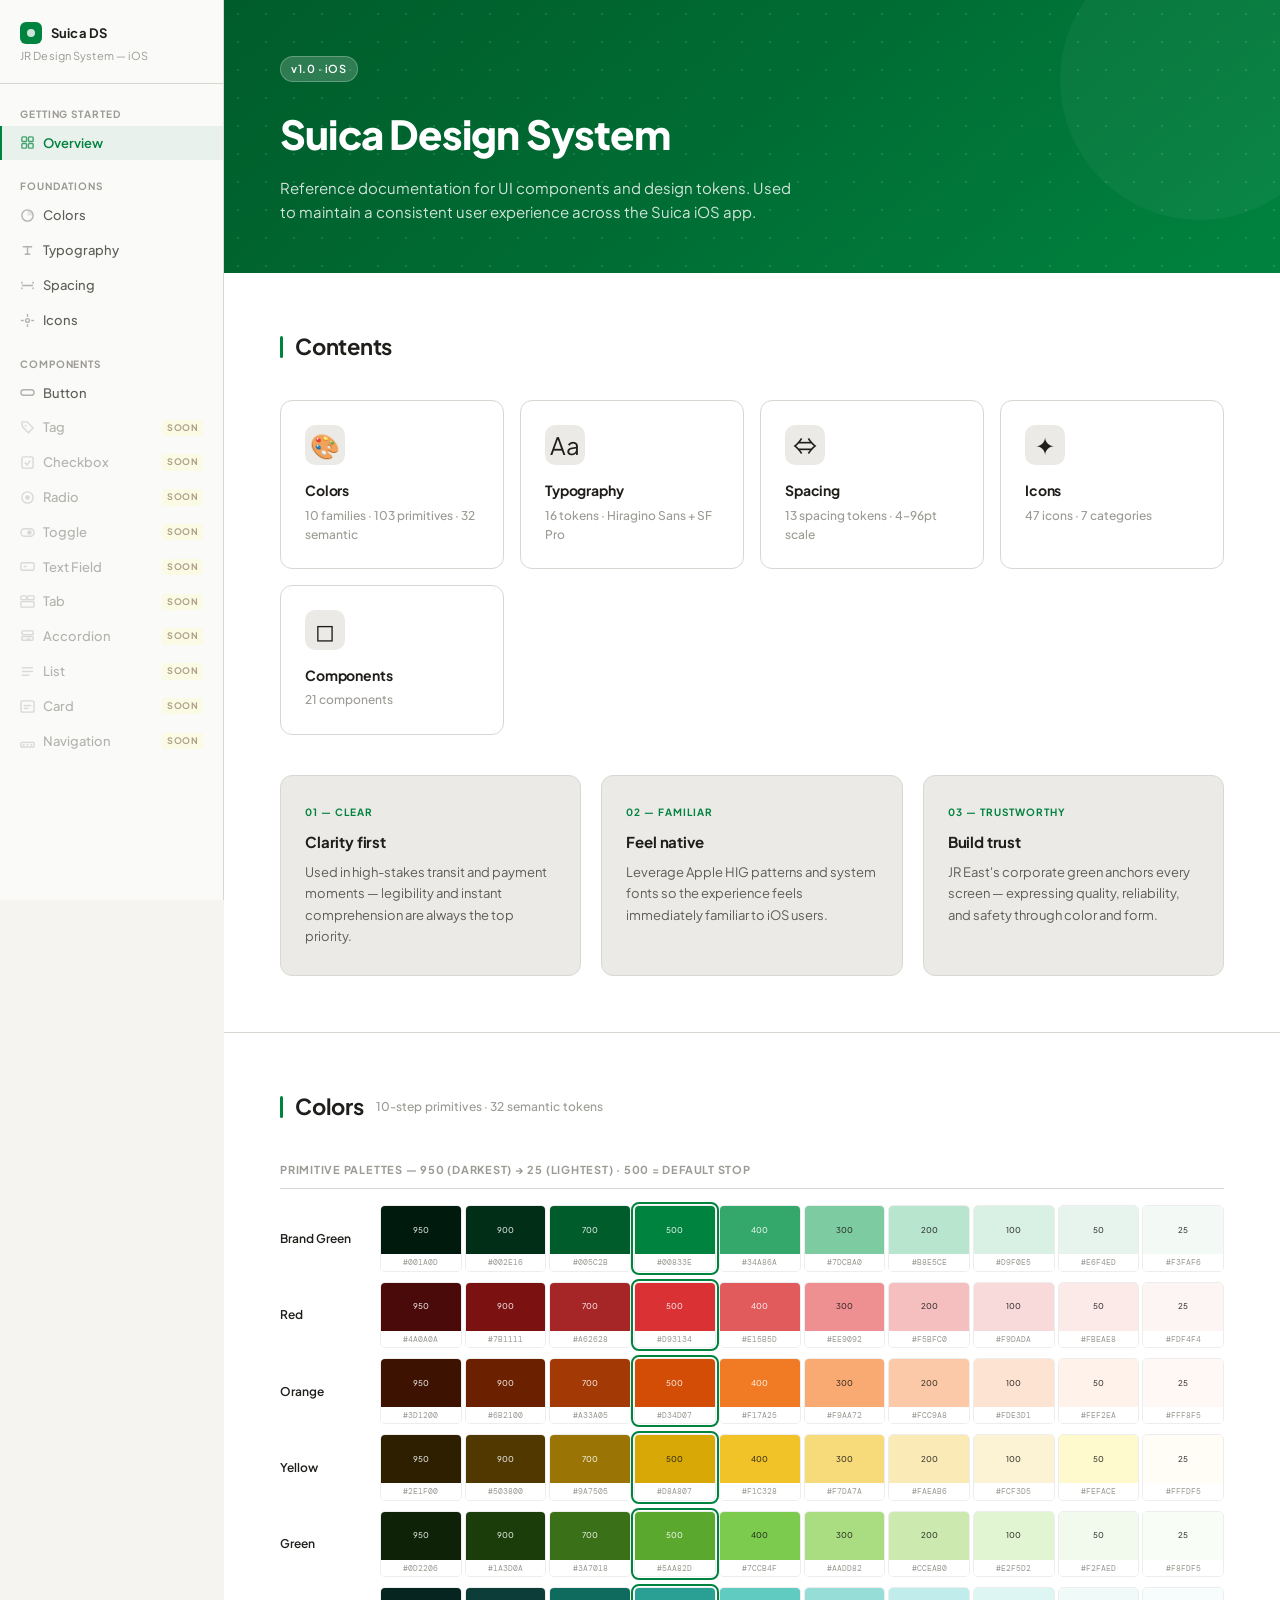
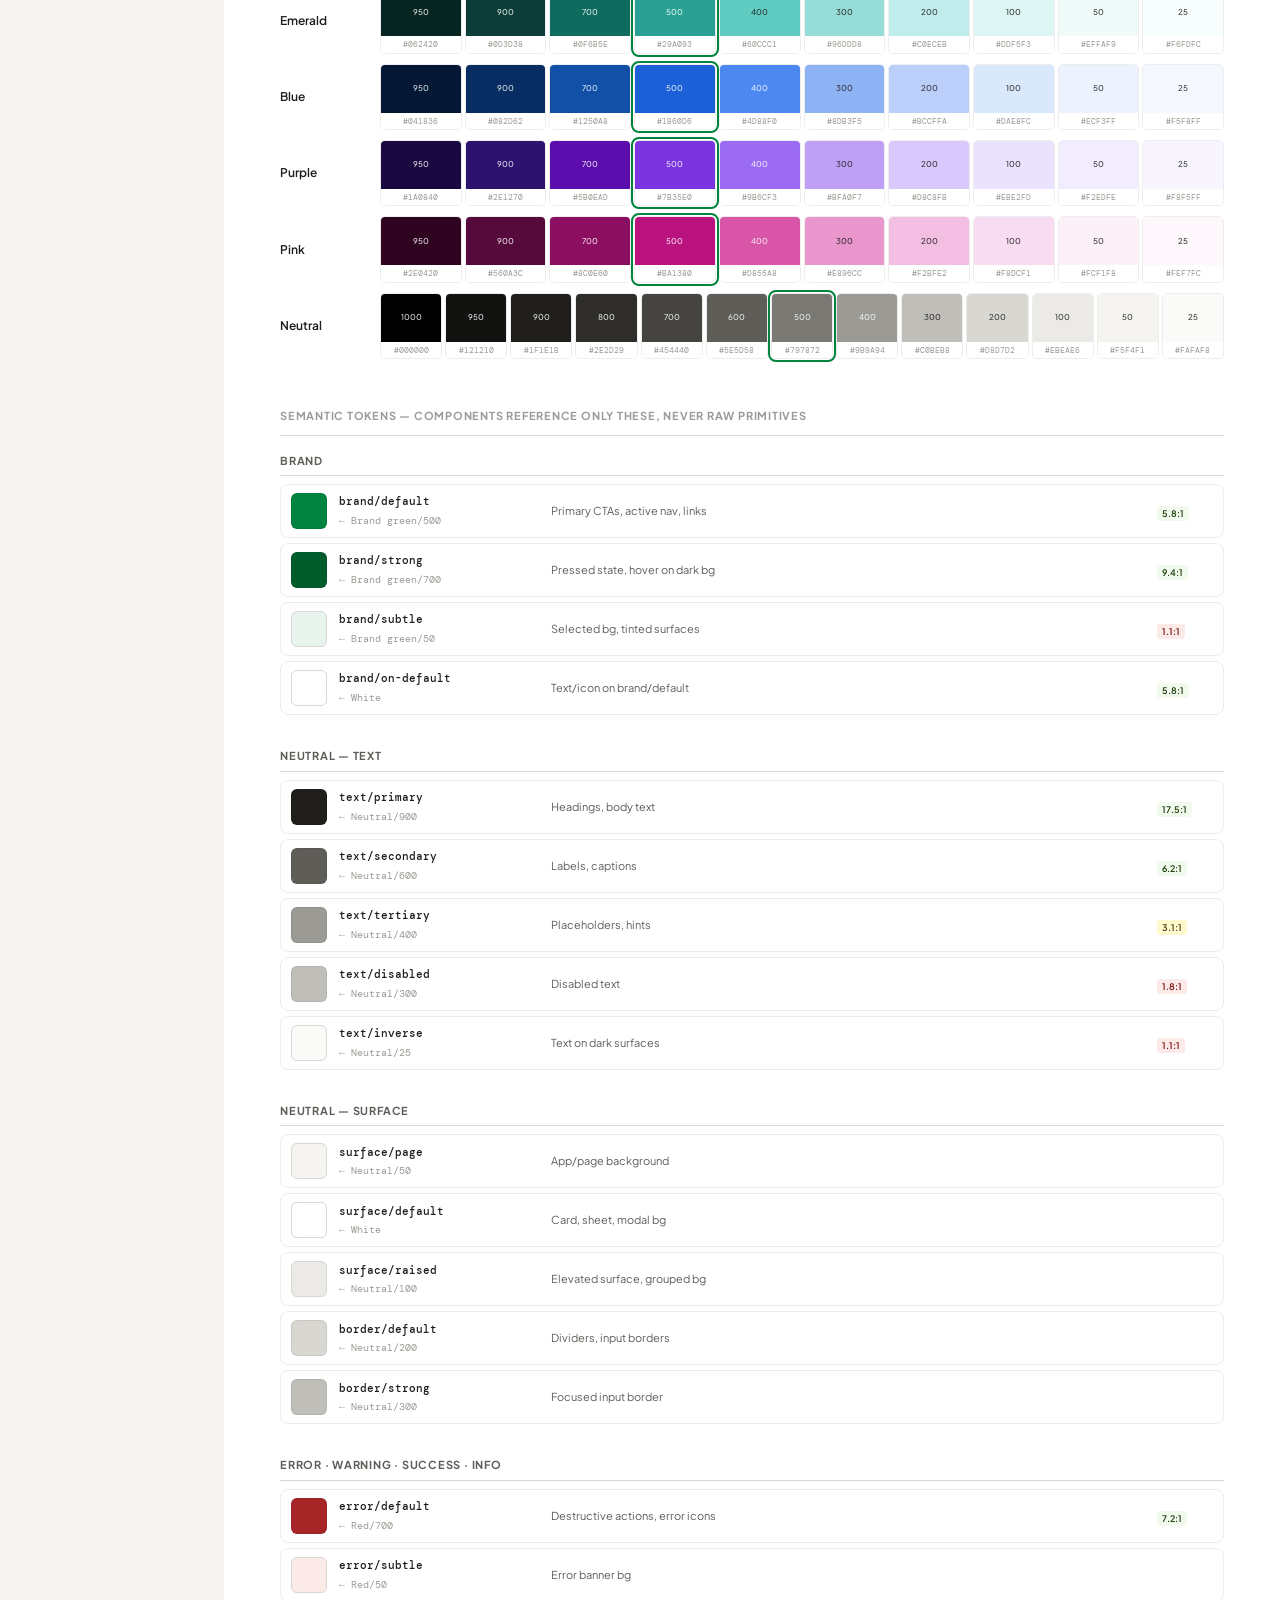
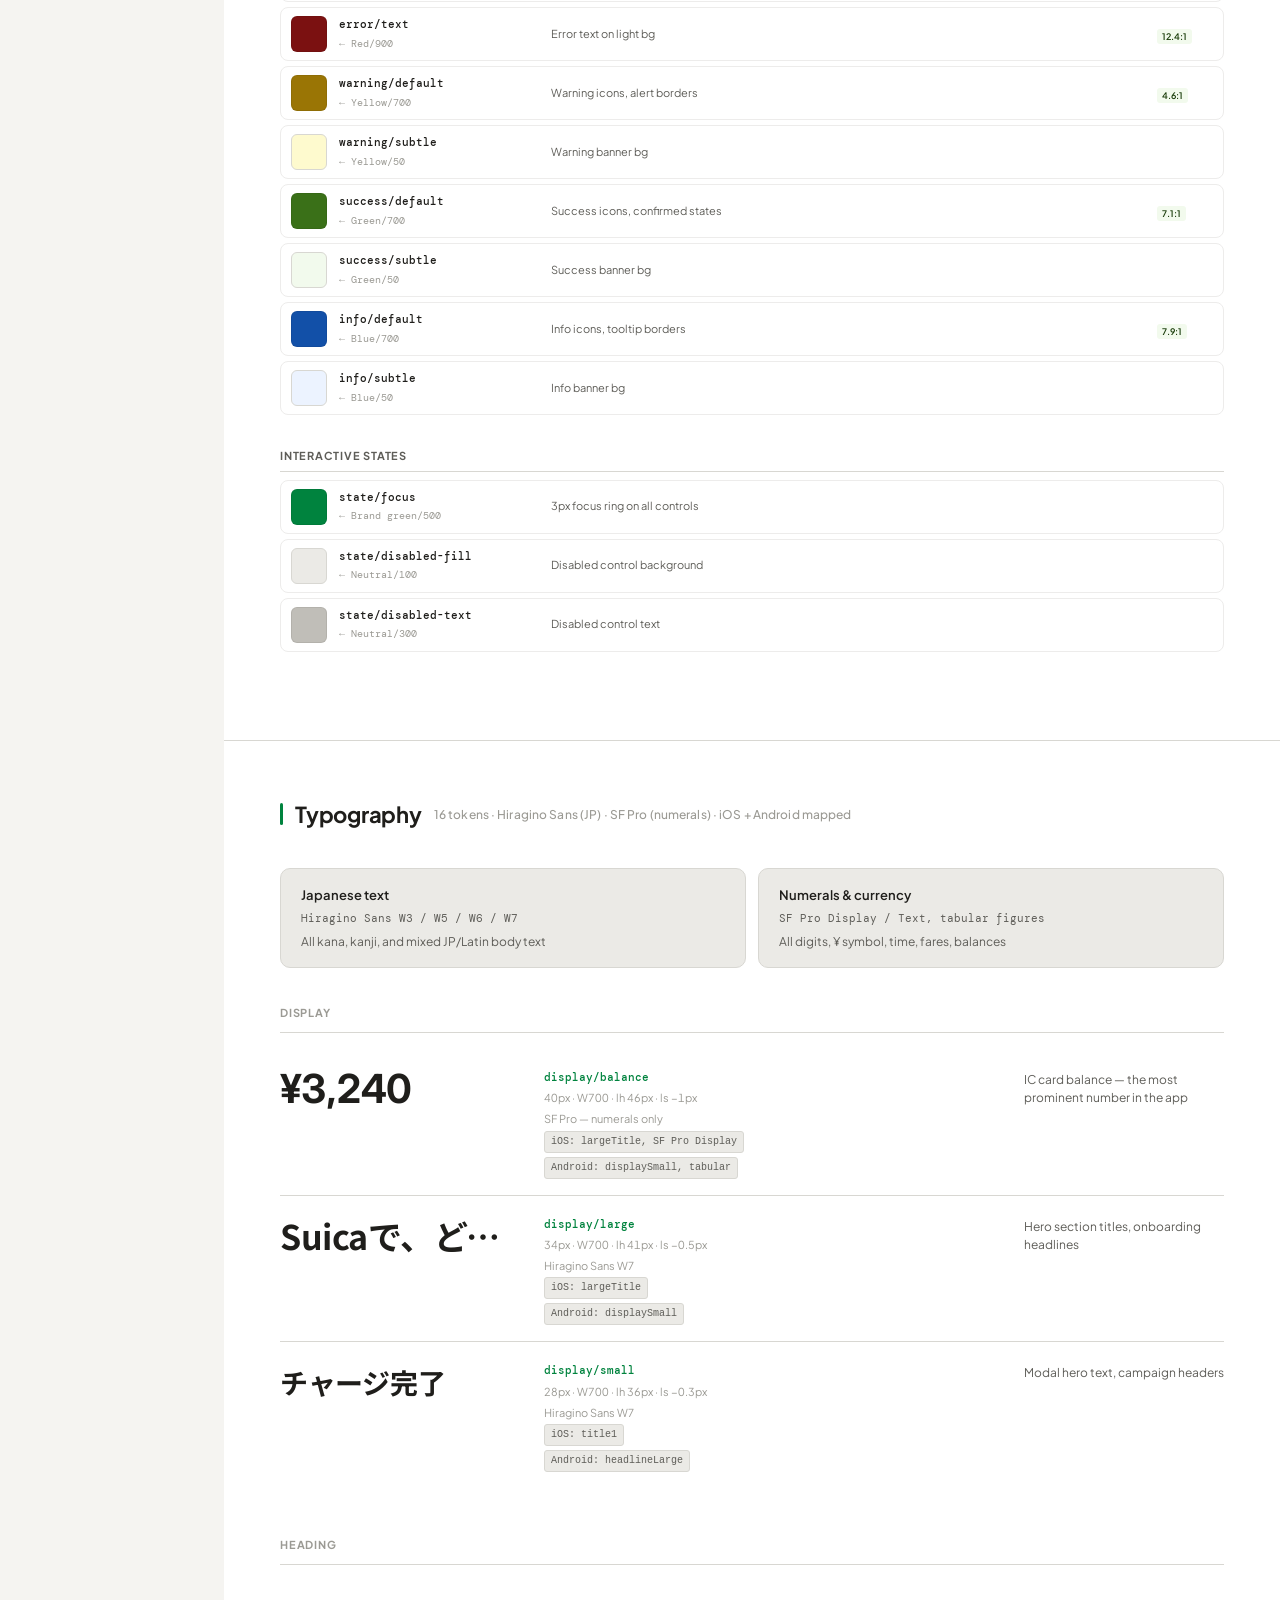
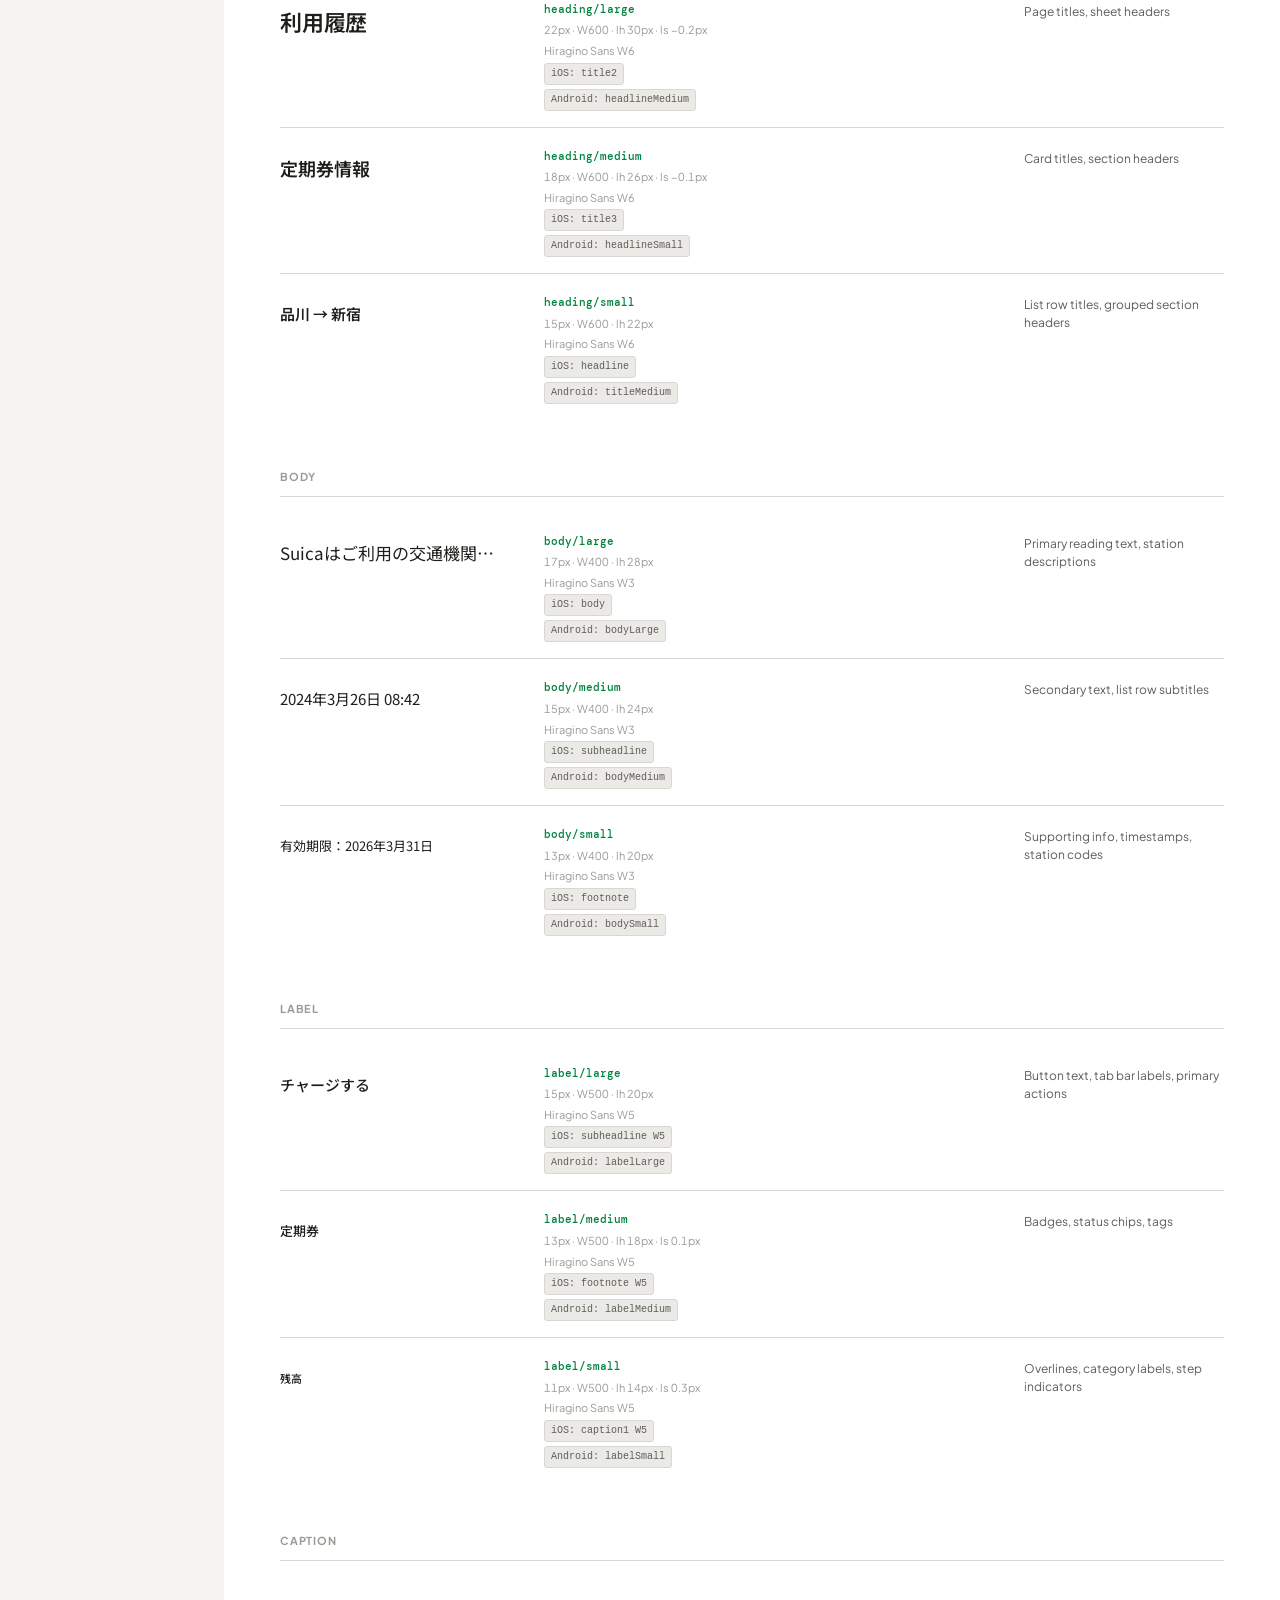
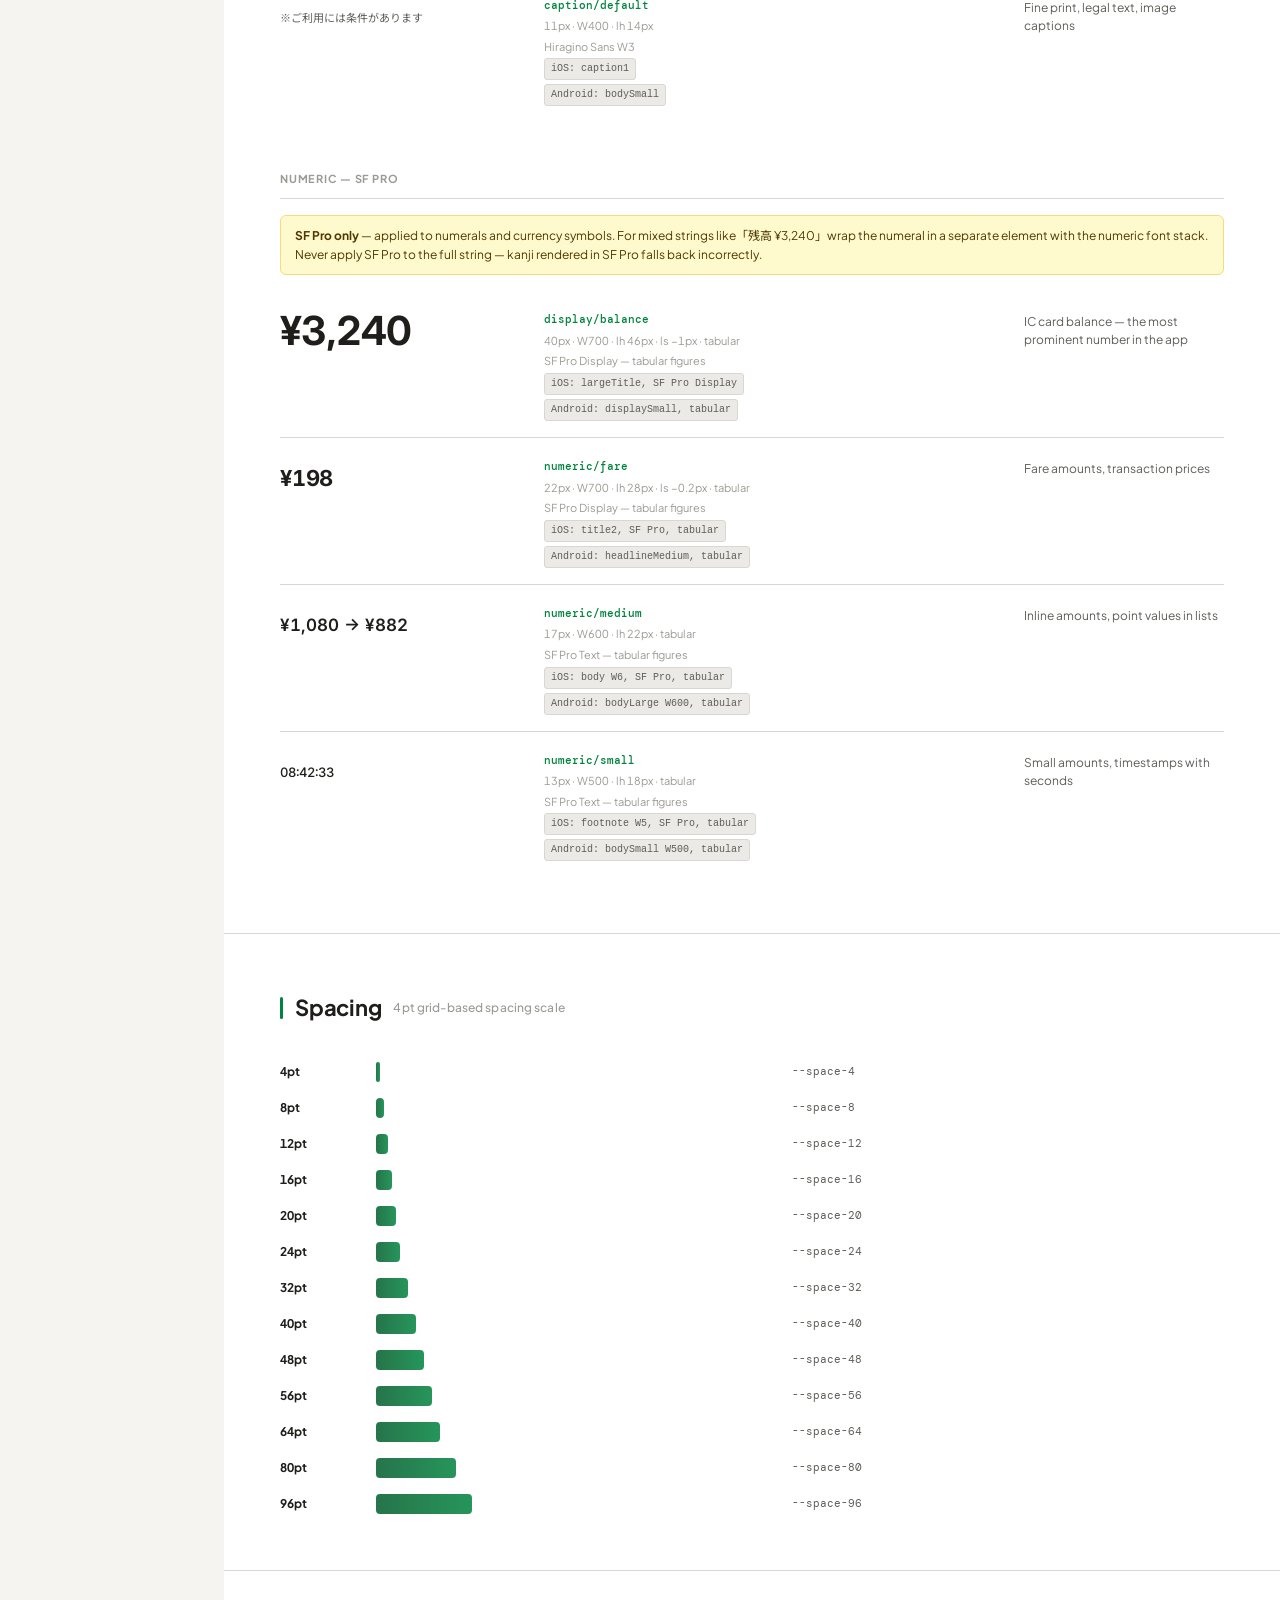
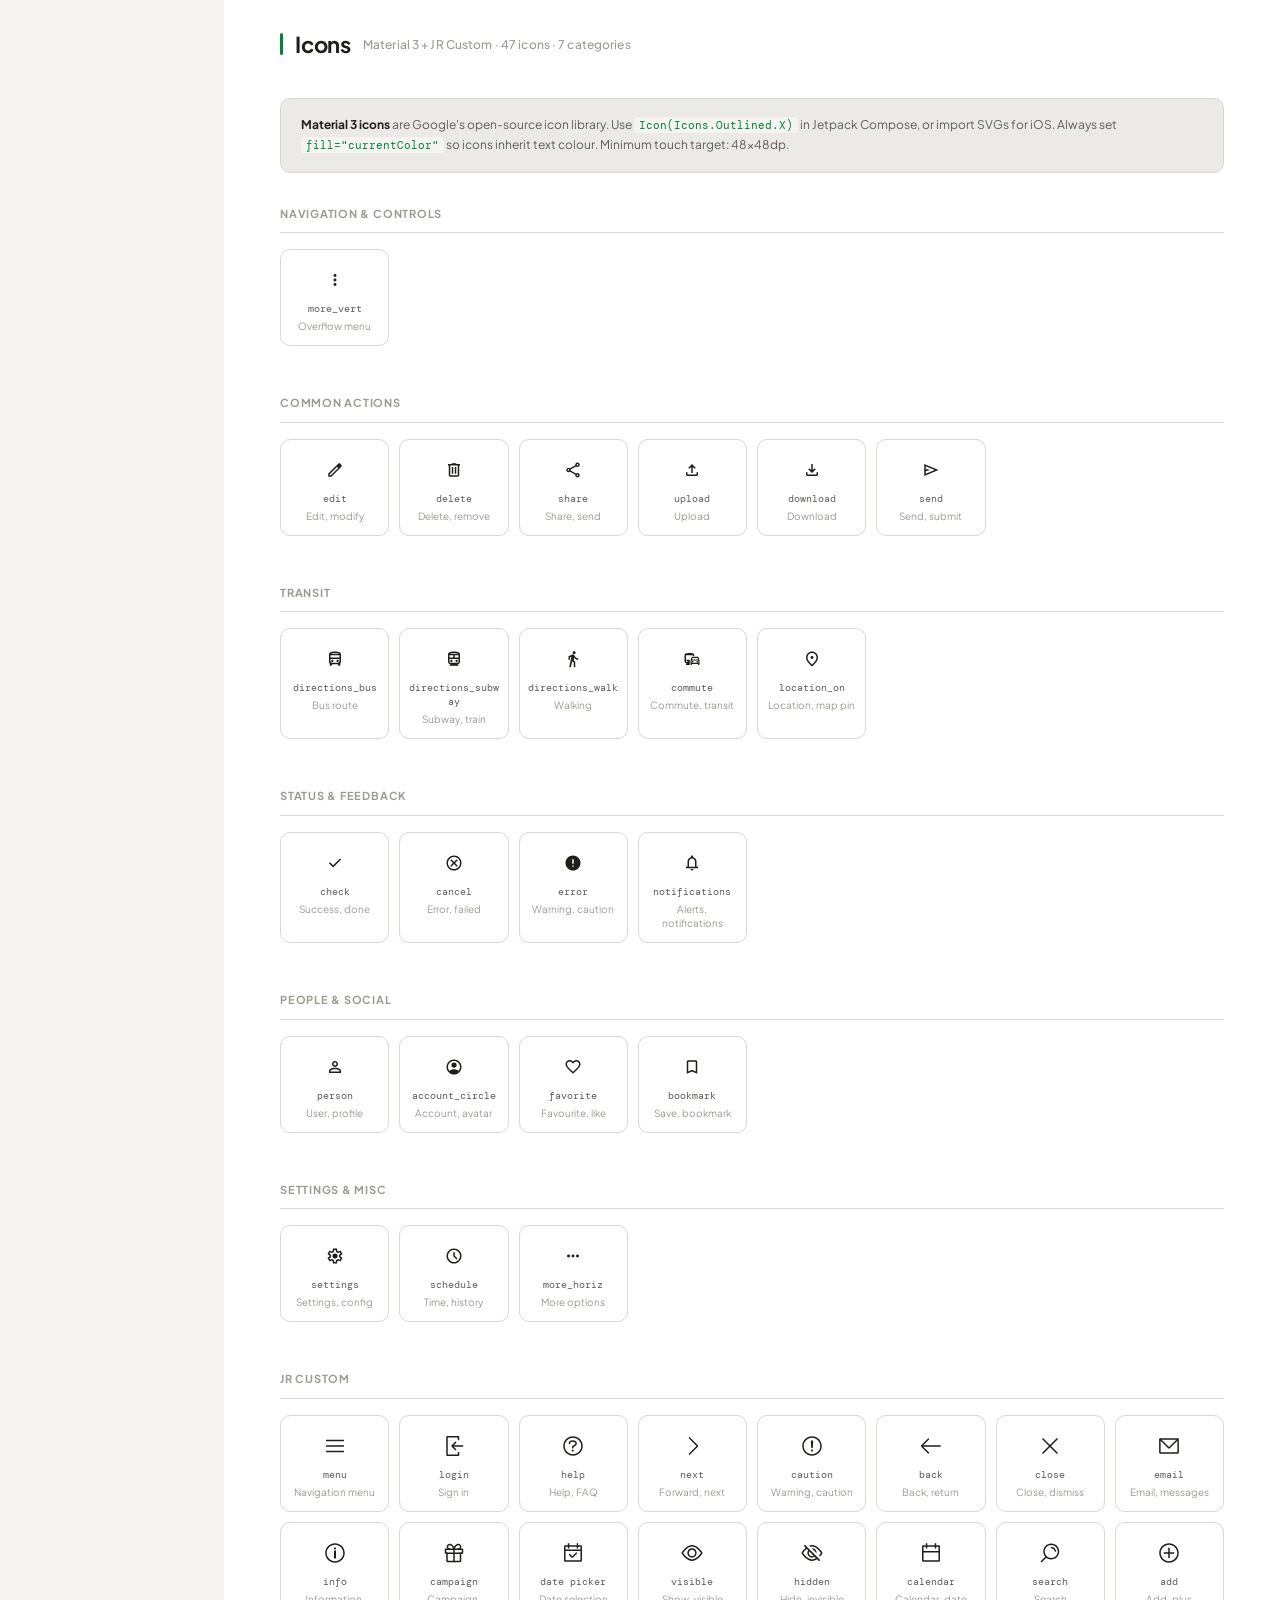
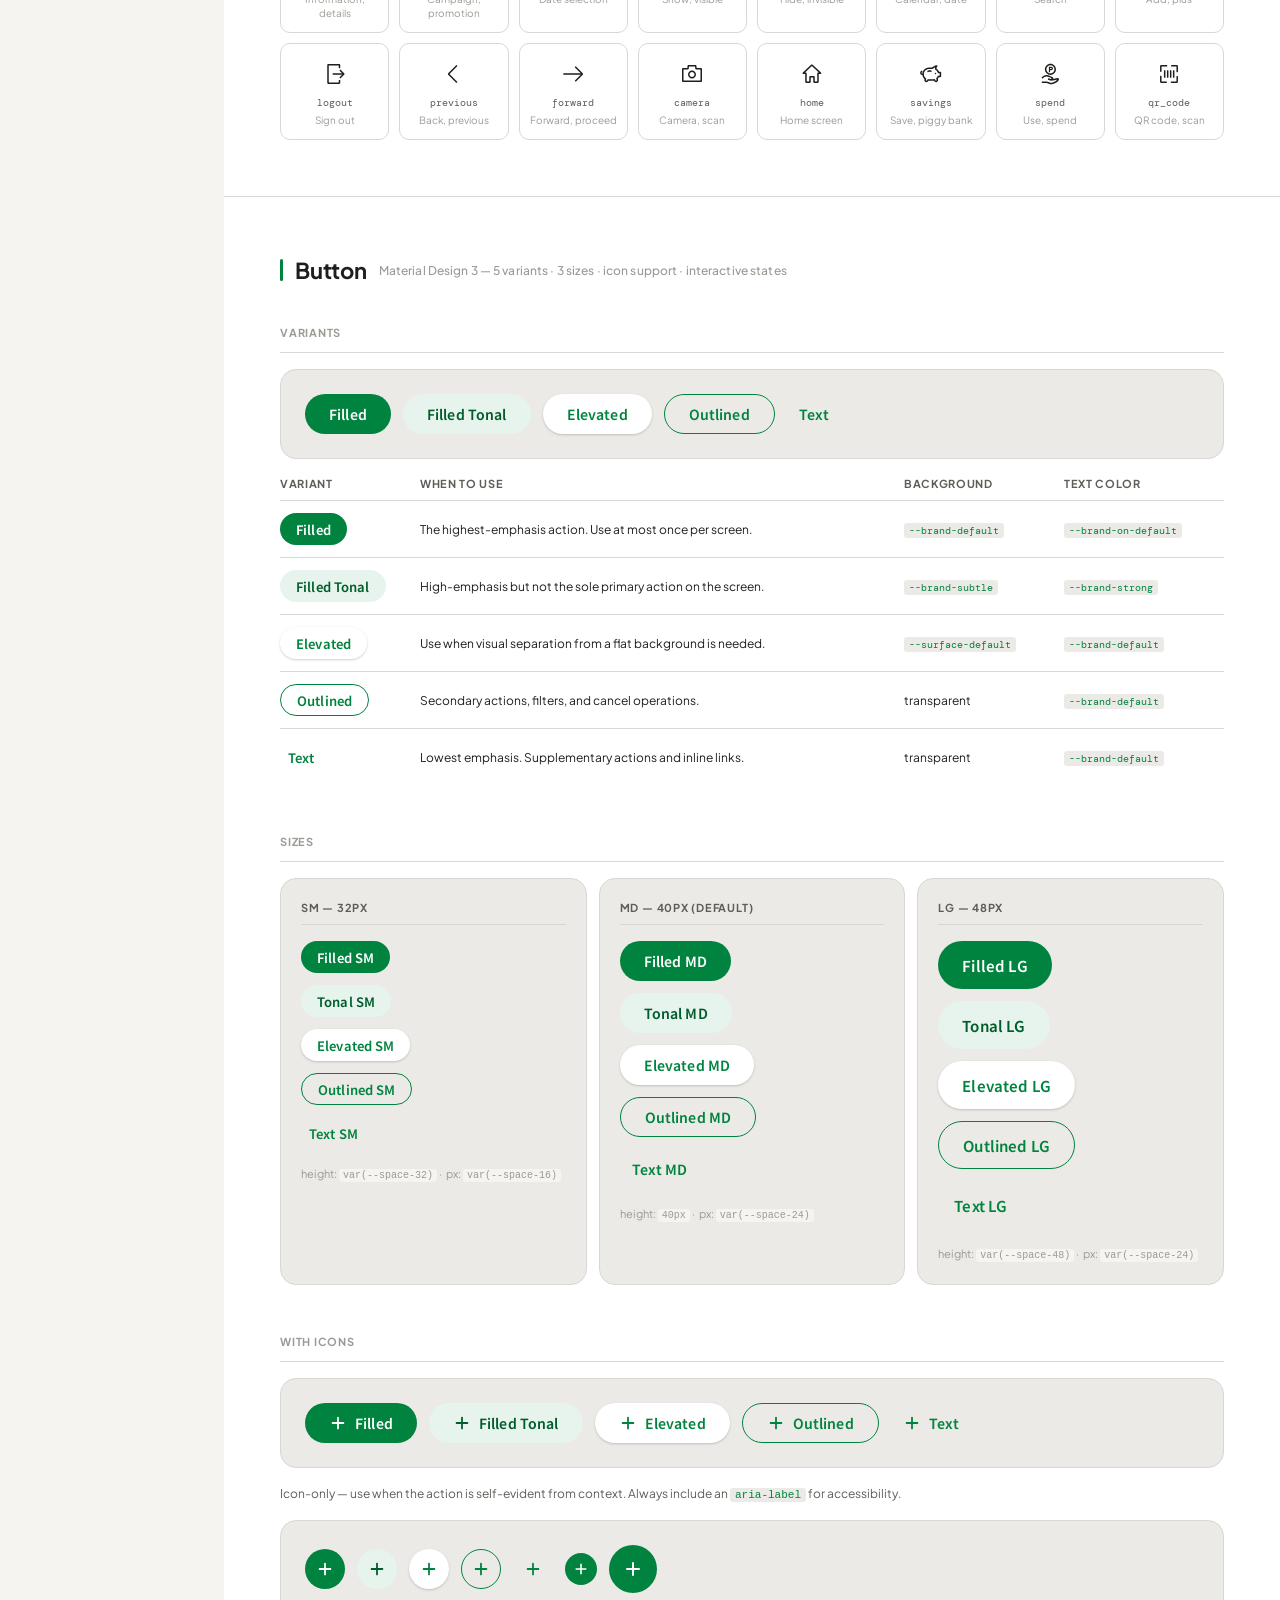
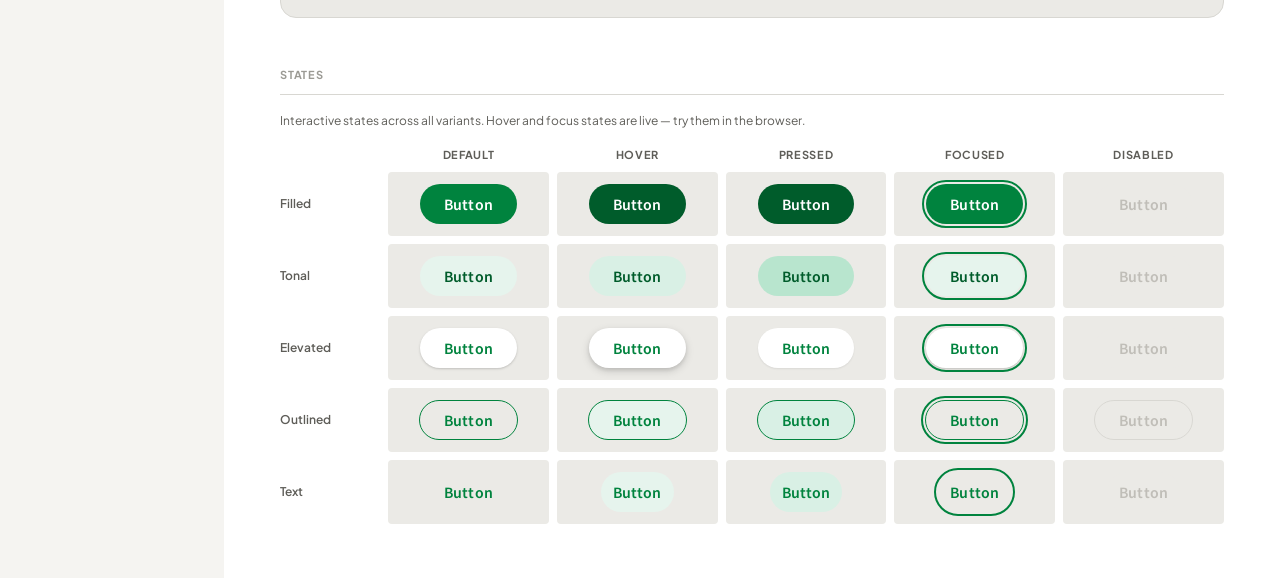
==== commit 330c7757: "Enforce full design token compliance across site Replace all hardcoded hex/rgba values with CSS toke" ====
--- a/Design system/index.html
+++ b/Design system/index.html
@@ -32,15 +32,15 @@
       top: 0;
       height: 100vh;
       overflow-y: auto;
-      border-right: 1px solid #E8E7E3;
-      background: #FAFAF8;
+      border-right: 1px solid var(--border-default);
+      background: var(--text-inverse);
       display: flex;
       flex-direction: column;
     }
 
     .sidebar-logo {
       padding: 20px 20px 18px;
-      border-bottom: 1px solid #E8E7E3;
+      border-bottom: 1px solid var(--border-default);
     }
 
     .sidebar-logo .logo-badge {
@@ -111,12 +111,12 @@
     }
 
     .nav-link:hover {
-      background: rgba(0,131,62,0.05);
+      background: var(--nav-hover-bg);
       color: var(--text-primary);
     }
 
     .nav-link.active {
-      background: rgba(0,131,62,0.07);
+      background: var(--nav-active-bg);
       color: var(--brand-default);
       font-weight: 600;
       border-left-color: var(--brand-default);
@@ -139,14 +139,14 @@
       flex: 1;
       overflow-y: auto;
       min-width: 0;
-      background: #fff;
+      background: var(--surface-default);
     }
 
     /* ─── Page Header ────────────────────────────────── */
     .page-hero {
-      background: linear-gradient(140deg, var(--brand-strong) 0%, #006B33 45%, var(--brand-default) 100%);
+      background: linear-gradient(140deg, var(--brand-strong) 0%, var(--brand-green-600) 45%, var(--brand-default) 100%);
       padding: 56px 56px 48px;
-      color: #fff;
+      color: var(--brand-on-default);
       position: relative;
       overflow: hidden;
     }
@@ -195,7 +195,7 @@
       gap: 6px;
       background: rgba(255,255,255,0.18);
       border: 1px solid rgba(255,255,255,0.25);
-      color: #fff;
+      color: var(--brand-on-default);
       border-radius: 99px;
       padding: 3px 10px;
       font-size: 11px;
@@ -208,7 +208,7 @@
     /* ─── Section ────────────────────────────────────── */
     .section {
       padding: 56px;
-      border-bottom: 1px solid #EDECEB;
+      border-bottom: 1px solid var(--border-default);
     }
 
     .section:last-child { border-bottom: none; }
@@ -256,7 +256,7 @@
       text-transform: uppercase;
       margin-bottom: 16px;
       padding-bottom: 10px;
-      border-bottom: 1px solid #EDECEB;
+      border-bottom: 1px solid var(--border-default);
     }
 
     /* ─── Color Swatches ─────────────────────────────── */
@@ -276,11 +276,11 @@
       width: 120px;
       height: 72px;
       border-radius: 6px;
-      border: 1px solid rgba(0,0,0,0.07);
+      border: 1px solid var(--overlay-border);
       margin-bottom: 8px;
     }
 
-    .swatch-box.light { border-color: #DEDEDE; }
+    .swatch-box.light { border-color: var(--border-default); }
 
     .swatch-token {
       font-size: 11px;
@@ -356,14 +356,14 @@
       font-weight: 700;
       color: var(--text-secondary);
       padding: 0 0 8px;
-      border-bottom: 1px solid #EDECEB;
+      border-bottom: 1px solid var(--border-default);
       letter-spacing: 0.06em;
       text-transform: uppercase;
     }
 
     .type-table td {
       padding: 16px 0;
-      border-bottom: 1px solid #EDECEB;
+      border-bottom: 1px solid var(--border-default);
       vertical-align: middle;
     }
 
@@ -392,7 +392,7 @@
 
     .type-spec-tag {
       display: inline-block;
-      background: #F0F0EE;
+      background: var(--surface-raised);
       border-radius: 3px;
       padding: 1px 5px;
       font-size: 10px;
@@ -406,7 +406,7 @@
       border-radius: 8px;
       padding: 14px 18px;
       overflow: hidden;
-      border: 1px solid #E8E7E3;
+      border: 1px solid var(--border-default);
     }
 
     .preview-bubble .preview-text {
@@ -463,7 +463,7 @@
     }
 
     .component-card {
-      border: 1px solid #E8E7E3;
+      border: 1px solid var(--border-default);
       border-radius: 10px;
       padding: 20px;
       transition: border-color 0.2s, box-shadow 0.2s, transform 0.2s;
@@ -472,7 +472,7 @@
 
     .component-card:hover {
       border-color: var(--brand-default);
-      box-shadow: 0 6px 20px rgba(0,131,62,0.1), 0 2px 6px rgba(0,0,0,0.04);
+      box-shadow: var(--shadow-brand-md);
       transform: translateY(-2px);
     }
 
@@ -511,7 +511,7 @@
 
     .overview-card {
       padding: 24px;
-      border: 1px solid #E8E7E3;
+      border: 1px solid var(--border-default);
       border-radius: 12px;
       text-decoration: none;
       color: inherit;
@@ -520,7 +520,7 @@
 
     .overview-card:hover {
       border-color: var(--brand-default);
-      box-shadow: 0 6px 20px rgba(0,131,62,0.1), 0 2px 6px rgba(0,0,0,0.04);
+      box-shadow: var(--shadow-brand-md);
       transform: translateY(-2px);
     }
 
@@ -560,7 +560,7 @@
       padding: 28px 24px;
       background: var(--surface-raised);
       border-radius: 12px;
-      border: 1px solid #E8E7E3;
+      border: 1px solid var(--border-default);
       position: relative;
       overflow: hidden;
     }
@@ -616,7 +616,7 @@
       flex: 1;
       border-radius: 5px;
       overflow: hidden;
-      border: 0.5px solid rgba(0,0,0,0.07);
+      border: 0.5px solid var(--overlay-border);
       cursor: pointer;
       transition: transform 0.1s;
     }
@@ -633,11 +633,11 @@
     }
 
     .palette-step-label {
-      background: #fff;
+      background: var(--surface-default);
       text-align: center;
       padding: 3px 0;
       font-size: 8px;
-      color: #bbb;
+      color: var(--text-tertiary);
       font-family: "DM Mono", monospace;
       line-height: 1.3;
     }
@@ -670,7 +670,7 @@
       padding: 8px 10px;
       border-radius: 8px;
       border: 1px solid #EDECEB;
-      background: #fff;
+      background: var(--surface-default);
       margin-bottom: 5px;
       cursor: default;
       transition: background 0.12s, border-color 0.12s, box-shadow 0.12s;
@@ -678,15 +678,15 @@
 
     .semantic-row:hover {
       background: var(--surface-raised);
-      border-color: #D8D7D2;
-      box-shadow: 0 1px 4px rgba(0,0,0,0.04);
+      border-color: var(--border-default);
+      box-shadow: var(--shadow-sm);
     }
 
     .semantic-swatch {
       width: 36px;
       height: 36px;
       border-radius: 6px;
-      border: 0.5px solid rgba(0,0,0,0.08);
+      border: 0.5px solid var(--overlay-border);
       flex-shrink: 0;
     }
 
@@ -719,9 +719,9 @@
       text-align: center;
     }
 
-    .contrast-pass  { background: #dcfce7; color: #166534; }
-    .contrast-large { background: #fef3c7; color: #854d0e; }
-    .contrast-fail  { background: #fde8e8; color: #991f1f; }
+    .contrast-pass  { background: var(--success-subtle); color: var(--success-text); }
+    .contrast-large { background: var(--warning-subtle); color: var(--warning-text); }
+    .contrast-fail  { background: var(--error-subtle);   color: var(--error-text); }
 
     /* ─── Icons ──────────────────────────────────────── */
     .icon-guidelines {
@@ -732,7 +732,7 @@
       color: var(--text-secondary);
       line-height: 1.7;
       margin-bottom: 32px;
-      border: 1px solid #E8E7E3;
+      border: 1px solid var(--border-default);
     }
 
     .icon-guidelines strong { color: var(--text-primary); }
@@ -757,7 +757,7 @@
       flex-direction: column;
       align-items: center;
       padding: 18px 8px 12px;
-      border: 1px solid #E8E7E3;
+      border: 1px solid var(--border-default);
       border-radius: 10px;
       text-align: center;
       cursor: default;
@@ -768,7 +768,7 @@
       border-color: var(--brand-default);
       background: var(--brand-subtle);
       transform: translateY(-1px);
-      box-shadow: 0 4px 12px rgba(0,131,62,0.1);
+      box-shadow: var(--shadow-brand-sm);
     }
 
     .icon-preview {
@@ -831,7 +831,7 @@
       background: var(--surface-raised);
       border-radius: 10px;
       padding: 16px 20px;
-      border: 1px solid #E8E7E3;
+      border: 1px solid var(--border-default);
     }
 
     .type-font-card-title {
@@ -867,7 +867,7 @@
       gap: 24px;
       align-items: start;
       padding: 16px 0;
-      border-bottom: 1px solid #EDECEB;
+      border-bottom: 1px solid var(--border-default);
     }
 
     .type-row:last-child { border-bottom: none; }
@@ -946,9 +946,9 @@
     /* ─── Typography — numeric warning note ─────────── */
     .type-numeric-note {
       font-size: 12px;
-      color: #7a5010;
-      background: #fef9e7;
-      border: 0.5px solid #f0d870;
+      color: var(--warning-text);
+      background: var(--warning-subtle);
+      border: 0.5px solid var(--warning-border);
       border-radius: 6px;
       padding: 10px 14px;
       line-height: 1.6;
@@ -1034,10 +1034,10 @@
     .btn-elevated {
       background: var(--surface-default);
       color: var(--brand-default);
-      box-shadow: 0 1px 3px rgba(0,0,0,0.12), 0 1px 2px rgba(0,0,0,0.08);
-    }
-    .btn-elevated:hover  { box-shadow: 0 3px 8px rgba(0,0,0,0.15), 0 2px 4px rgba(0,0,0,0.10); }
-    .btn-elevated:active { box-shadow: 0 1px 2px rgba(0,0,0,0.08); }
+      box-shadow: var(--shadow-md);
+    }
+    .btn-elevated:hover  { box-shadow: var(--shadow-lg); }
+    .btn-elevated:active { box-shadow: var(--shadow-xs); }
     .btn-elevated:focus-visible { outline: 2px solid var(--state-focus); outline-offset: 2px; }
 
     /* ── Outlined ── */
@@ -1083,7 +1083,7 @@
       background: var(--surface-raised);
       border-radius: var(--radius-lg);
       margin-bottom: var(--space-16);
-      border: 1px solid #E8E7E3;
+      border: 1px solid var(--border-default);
     }
 
     .btn-demo-row.on-dark {
@@ -1104,7 +1104,7 @@
       padding: var(--space-20);
       background: var(--surface-raised);
       border-radius: var(--radius-lg);
-      border: 1px solid #E8E7E3;
+      border: 1px solid var(--border-default);
     }
 
     .btn-size-label {
@@ -1138,7 +1138,7 @@
 
     .btn-spec-table td {
       padding: var(--space-12) var(--space-8) var(--space-12) 0;
-      border-bottom: 1px solid #EDECEB;
+      border-bottom: 1px solid var(--border-default);
       vertical-align: middle;
       color: var(--text-primary);
     }
@@ -1193,13 +1193,13 @@
 
     .btn-state-demo-hover.btn-filled  { background: var(--brand-strong); }
     .btn-state-demo-hover.btn-tonal   { background: var(--brand-green-100); }
-    .btn-state-demo-hover.btn-elevated { box-shadow: 0 3px 8px rgba(0,0,0,0.15), 0 2px 4px rgba(0,0,0,0.10); }
+    .btn-state-demo-hover.btn-elevated { box-shadow: var(--shadow-lg); }
     .btn-state-demo-hover.btn-outlined { background: var(--brand-subtle); border-color: var(--brand-default); }
     .btn-state-demo-hover.btn-text    { background: var(--brand-subtle); }
 
     .btn-state-demo-pressed.btn-filled  { background: var(--brand-strong); }
     .btn-state-demo-pressed.btn-tonal   { background: var(--brand-green-200); }
-    .btn-state-demo-pressed.btn-elevated { box-shadow: 0 1px 2px rgba(0,0,0,0.08); }
+    .btn-state-demo-pressed.btn-elevated { box-shadow: var(--shadow-xs); }
     .btn-state-demo-pressed.btn-outlined { background: var(--brand-green-100); }
     .btn-state-demo-pressed.btn-text    { background: var(--brand-green-100); }
 
@@ -1209,8 +1209,8 @@
       position: fixed;
       top: 0; left: 0; right: 0;
       height: 52px;
-      background: #fff;
-      border-bottom: 1px solid #E8E7E3;
+      background: var(--surface-default);
+      border-bottom: 1px solid var(--border-default);
       z-index: 200;
       align-items: center;
       padding: 0 16px;
@@ -1266,7 +1266,7 @@
       display: none;
       position: fixed;
       inset: 0;
-      background: rgba(0, 0, 0, 0.35);
+      background: var(--overlay-dark);
       z-index: 199;
       backdrop-filter: blur(2px);
       -webkit-backdrop-filter: blur(2px);
@@ -1290,7 +1290,7 @@
       }
       .sidebar.open {
         left: 0;
-        box-shadow: 8px 0 32px rgba(0,0,0,0.18);
+        box-shadow: var(--shadow-sidebar);
       }
 
       .main {
@@ -1773,8 +1773,8 @@
         <div class="semantic-group-label">Brand</div>
         <div class="semantic-row"><div class="semantic-swatch" style="background:#00833E"></div><div><div class="semantic-token-name">brand/default</div><div class="semantic-source">← Brand green/500</div></div><div class="semantic-usage">Primary CTAs, active nav, links</div><div><span class="contrast-badge contrast-pass">5.8:1</span></div></div>
         <div class="semantic-row"><div class="semantic-swatch" style="background:#005C2B"></div><div><div class="semantic-token-name">brand/strong</div><div class="semantic-source">← Brand green/700</div></div><div class="semantic-usage">Pressed state, hover on dark bg</div><div><span class="contrast-badge contrast-pass">9.4:1</span></div></div>
-        <div class="semantic-row"><div class="semantic-swatch" style="background:#E6F4ED;border:1px solid #D8D7D2"></div><div><div class="semantic-token-name">brand/subtle</div><div class="semantic-source">← Brand green/50</div></div><div class="semantic-usage">Selected bg, tinted surfaces</div><div><span class="contrast-badge contrast-fail">1.1:1</span></div></div>
-        <div class="semantic-row"><div class="semantic-swatch" style="background:#FFFFFF;border:1px solid #D8D7D2"></div><div><div class="semantic-token-name">brand/on-default</div><div class="semantic-source">← White</div></div><div class="semantic-usage">Text/icon on brand/default</div><div><span class="contrast-badge contrast-pass">5.8:1</span></div></div>
+        <div class="semantic-row"><div class="semantic-swatch" style="background:var(--brand-subtle);border:1px solid var(--border-default)"></div><div><div class="semantic-token-name">brand/subtle</div><div class="semantic-source">← Brand green/50</div></div><div class="semantic-usage">Selected bg, tinted surfaces</div><div><span class="contrast-badge contrast-fail">1.1:1</span></div></div>
+        <div class="semantic-row"><div class="semantic-swatch" style="background:var(--surface-default);border:1px solid var(--border-default)"></div><div><div class="semantic-token-name">brand/on-default</div><div class="semantic-source">← White</div></div><div class="semantic-usage">Text/icon on brand/default</div><div><span class="contrast-badge contrast-pass">5.8:1</span></div></div>
       </div>
 
       <div class="semantic-group">
@@ -1783,14 +1783,14 @@
         <div class="semantic-row"><div class="semantic-swatch" style="background:#5E5D58"></div><div><div class="semantic-token-name">text/secondary</div><div class="semantic-source">← Neutral/600</div></div><div class="semantic-usage">Labels, captions</div><div><span class="contrast-badge contrast-pass">6.2:1</span></div></div>
         <div class="semantic-row"><div class="semantic-swatch" style="background:#9B9A94"></div><div><div class="semantic-token-name">text/tertiary</div><div class="semantic-source">← Neutral/400</div></div><div class="semantic-usage">Placeholders, hints</div><div><span class="contrast-badge contrast-large">3.1:1</span></div></div>
         <div class="semantic-row"><div class="semantic-swatch" style="background:#C0BEB8"></div><div><div class="semantic-token-name">text/disabled</div><div class="semantic-source">← Neutral/300</div></div><div class="semantic-usage">Disabled text</div><div><span class="contrast-badge contrast-fail">1.8:1</span></div></div>
-        <div class="semantic-row"><div class="semantic-swatch" style="background:#FAFAF8;border:1px solid #D8D7D2"></div><div><div class="semantic-token-name">text/inverse</div><div class="semantic-source">← Neutral/25</div></div><div class="semantic-usage">Text on dark surfaces</div><div><span class="contrast-badge contrast-fail">1.1:1</span></div></div>
+        <div class="semantic-row"><div class="semantic-swatch" style="background:var(--text-inverse);border:1px solid var(--border-default)"></div><div><div class="semantic-token-name">text/inverse</div><div class="semantic-source">← Neutral/25</div></div><div class="semantic-usage">Text on dark surfaces</div><div><span class="contrast-badge contrast-fail">1.1:1</span></div></div>
       </div>
 
       <div class="semantic-group">
         <div class="semantic-group-label">Neutral — Surface</div>
-        <div class="semantic-row"><div class="semantic-swatch" style="background:#F5F4F1;border:1px solid #D8D7D2"></div><div><div class="semantic-token-name">surface/page</div><div class="semantic-source">← Neutral/50</div></div><div class="semantic-usage">App/page background</div><div></div></div>
-        <div class="semantic-row"><div class="semantic-swatch" style="background:#FFFFFF;border:1px solid #D8D7D2"></div><div><div class="semantic-token-name">surface/default</div><div class="semantic-source">← White</div></div><div class="semantic-usage">Card, sheet, modal bg</div><div></div></div>
-        <div class="semantic-row"><div class="semantic-swatch" style="background:#EBEAE6;border:1px solid #D8D7D2"></div><div><div class="semantic-token-name">surface/raised</div><div class="semantic-source">← Neutral/100</div></div><div class="semantic-usage">Elevated surface, grouped bg</div><div></div></div>
+        <div class="semantic-row"><div class="semantic-swatch" style="background:var(--surface-page);border:1px solid var(--border-default)"></div><div><div class="semantic-token-name">surface/page</div><div class="semantic-source">← Neutral/50</div></div><div class="semantic-usage">App/page background</div><div></div></div>
+        <div class="semantic-row"><div class="semantic-swatch" style="background:var(--surface-default);border:1px solid var(--border-default)"></div><div><div class="semantic-token-name">surface/default</div><div class="semantic-source">← White</div></div><div class="semantic-usage">Card, sheet, modal bg</div><div></div></div>
+        <div class="semantic-row"><div class="semantic-swatch" style="background:var(--surface-raised);border:1px solid var(--border-default)"></div><div><div class="semantic-token-name">surface/raised</div><div class="semantic-source">← Neutral/100</div></div><div class="semantic-usage">Elevated surface, grouped bg</div><div></div></div>
         <div class="semantic-row"><div class="semantic-swatch" style="background:#D8D7D2"></div><div><div class="semantic-token-name">border/default</div><div class="semantic-source">← Neutral/200</div></div><div class="semantic-usage">Dividers, input borders</div><div></div></div>
         <div class="semantic-row"><div class="semantic-swatch" style="background:#C0BEB8"></div><div><div class="semantic-token-name">border/strong</div><div class="semantic-source">← Neutral/300</div></div><div class="semantic-usage">Focused input border</div><div></div></div>
       </div>
@@ -1798,20 +1798,20 @@
       <div class="semantic-group">
         <div class="semantic-group-label">Error · Warning · Success · Info</div>
         <div class="semantic-row"><div class="semantic-swatch" style="background:#A62628"></div><div><div class="semantic-token-name">error/default</div><div class="semantic-source">← Red/700</div></div><div class="semantic-usage">Destructive actions, error icons</div><div><span class="contrast-badge contrast-pass">7.2:1</span></div></div>
-        <div class="semantic-row"><div class="semantic-swatch" style="background:#FBEAE8;border:1px solid #D8D7D2"></div><div><div class="semantic-token-name">error/subtle</div><div class="semantic-source">← Red/50</div></div><div class="semantic-usage">Error banner bg</div><div></div></div>
+        <div class="semantic-row"><div class="semantic-swatch" style="background:var(--error-subtle);border:1px solid var(--border-default)"></div><div><div class="semantic-token-name">error/subtle</div><div class="semantic-source">← Red/50</div></div><div class="semantic-usage">Error banner bg</div><div></div></div>
         <div class="semantic-row"><div class="semantic-swatch" style="background:#7B1111"></div><div><div class="semantic-token-name">error/text</div><div class="semantic-source">← Red/900</div></div><div class="semantic-usage">Error text on light bg</div><div><span class="contrast-badge contrast-pass">12.4:1</span></div></div>
         <div class="semantic-row"><div class="semantic-swatch" style="background:#9A7505"></div><div><div class="semantic-token-name">warning/default</div><div class="semantic-source">← Yellow/700</div></div><div class="semantic-usage">Warning icons, alert borders</div><div><span class="contrast-badge contrast-pass">4.6:1</span></div></div>
-        <div class="semantic-row"><div class="semantic-swatch" style="background:#FEFACE;border:1px solid #D8D7D2"></div><div><div class="semantic-token-name">warning/subtle</div><div class="semantic-source">← Yellow/50</div></div><div class="semantic-usage">Warning banner bg</div><div></div></div>
+        <div class="semantic-row"><div class="semantic-swatch" style="background:var(--warning-subtle);border:1px solid var(--border-default)"></div><div><div class="semantic-token-name">warning/subtle</div><div class="semantic-source">← Yellow/50</div></div><div class="semantic-usage">Warning banner bg</div><div></div></div>
         <div class="semantic-row"><div class="semantic-swatch" style="background:#3A7018"></div><div><div class="semantic-token-name">success/default</div><div class="semantic-source">← Green/700</div></div><div class="semantic-usage">Success icons, confirmed states</div><div><span class="contrast-badge contrast-pass">7.1:1</span></div></div>
-        <div class="semantic-row"><div class="semantic-swatch" style="background:#F2FAED;border:1px solid #D8D7D2"></div><div><div class="semantic-token-name">success/subtle</div><div class="semantic-source">← Green/50</div></div><div class="semantic-usage">Success banner bg</div><div></div></div>
+        <div class="semantic-row"><div class="semantic-swatch" style="background:var(--success-subtle);border:1px solid var(--border-default)"></div><div><div class="semantic-token-name">success/subtle</div><div class="semantic-source">← Green/50</div></div><div class="semantic-usage">Success banner bg</div><div></div></div>
         <div class="semantic-row"><div class="semantic-swatch" style="background:#1250A8"></div><div><div class="semantic-token-name">info/default</div><div class="semantic-source">← Blue/700</div></div><div class="semantic-usage">Info icons, tooltip borders</div><div><span class="contrast-badge contrast-pass">7.9:1</span></div></div>
-        <div class="semantic-row"><div class="semantic-swatch" style="background:#ECF3FF;border:1px solid #D8D7D2"></div><div><div class="semantic-token-name">info/subtle</div><div class="semantic-source">← Blue/50</div></div><div class="semantic-usage">Info banner bg</div><div></div></div>
+        <div class="semantic-row"><div class="semantic-swatch" style="background:var(--info-subtle);border:1px solid var(--border-default)"></div><div><div class="semantic-token-name">info/subtle</div><div class="semantic-source">← Blue/50</div></div><div class="semantic-usage">Info banner bg</div><div></div></div>
       </div>
 
       <div class="semantic-group">
         <div class="semantic-group-label">Interactive States</div>
         <div class="semantic-row"><div class="semantic-swatch" style="background:#00833E"></div><div><div class="semantic-token-name">state/focus</div><div class="semantic-source">← Brand green/500</div></div><div class="semantic-usage">3px focus ring on all controls</div><div></div></div>
-        <div class="semantic-row"><div class="semantic-swatch" style="background:#EBEAE6;border:1px solid #D8D7D2"></div><div><div class="semantic-token-name">state/disabled-fill</div><div class="semantic-source">← Neutral/100</div></div><div class="semantic-usage">Disabled control background</div><div></div></div>
+        <div class="semantic-row"><div class="semantic-swatch" style="background:var(--surface-raised);border:1px solid var(--border-default)"></div><div><div class="semantic-token-name">state/disabled-fill</div><div class="semantic-source">← Neutral/100</div></div><div class="semantic-usage">Disabled control background</div><div></div></div>
         <div class="semantic-row"><div class="semantic-swatch" style="background:#C0BEB8"></div><div><div class="semantic-token-name">state/disabled-text</div><div class="semantic-source">← Neutral/300</div></div><div class="semantic-usage">Disabled control text</div><div></div></div>
       </div>
     </div>
--- a/Design system/tokens.css
+++ b/Design system/tokens.css
@@ -3,6 +3,7 @@
   --brand-green-950: #001A0D;
   --brand-green-900: #002E16;
   --brand-green-700: #005C2B;
+  --brand-green-600: #006B33;
   --brand-green-500: #00833E;
   --brand-green-400: #34A86A;
   --brand-green-300: #7DCBA0;
@@ -150,6 +151,7 @@
   /* ─── Semantic: Warning ─────────────────────────── */
   --warning-default: #9A7505;
   --warning-subtle:  #FEFACE;
+  --warning-border:  var(--yellow-300);
   --warning-text:    #503800;
 
   /* ─── Semantic: Success ─────────────────────────── */
@@ -182,6 +184,21 @@
   --space-80: 80px;
   --space-96: 96px;
 
+  /* ─── Shadows ───────────────────────────────────── */
+  --shadow-xs:       0 1px 2px rgba(0,0,0,0.08);
+  --shadow-sm:       0 1px 4px rgba(0,0,0,0.04);
+  --shadow-md:       0 1px 3px rgba(0,0,0,0.12), 0 1px 2px rgba(0,0,0,0.08);
+  --shadow-lg:       0 3px 8px rgba(0,0,0,0.15), 0 2px 4px rgba(0,0,0,0.10);
+  --shadow-brand-sm: 0 4px 12px rgba(0,131,62,0.1);
+  --shadow-brand-md: 0 6px 20px rgba(0,131,62,0.1), 0 2px 6px rgba(0,0,0,0.04);
+  --shadow-sidebar:  8px 0 32px rgba(0,0,0,0.18);
+
+  /* ─── Overlays & State Backgrounds ──────────────── */
+  --overlay-border:  rgba(0,0,0,0.07);
+  --overlay-dark:    rgba(0,0,0,0.35);
+  --nav-hover-bg:    rgba(0,131,62,0.05);
+  --nav-active-bg:   rgba(0,131,62,0.07);
+
   /* ─── Border Radius ─────────────────────────────── */
   --radius-none: 0px;
   --radius-sm:   4px;
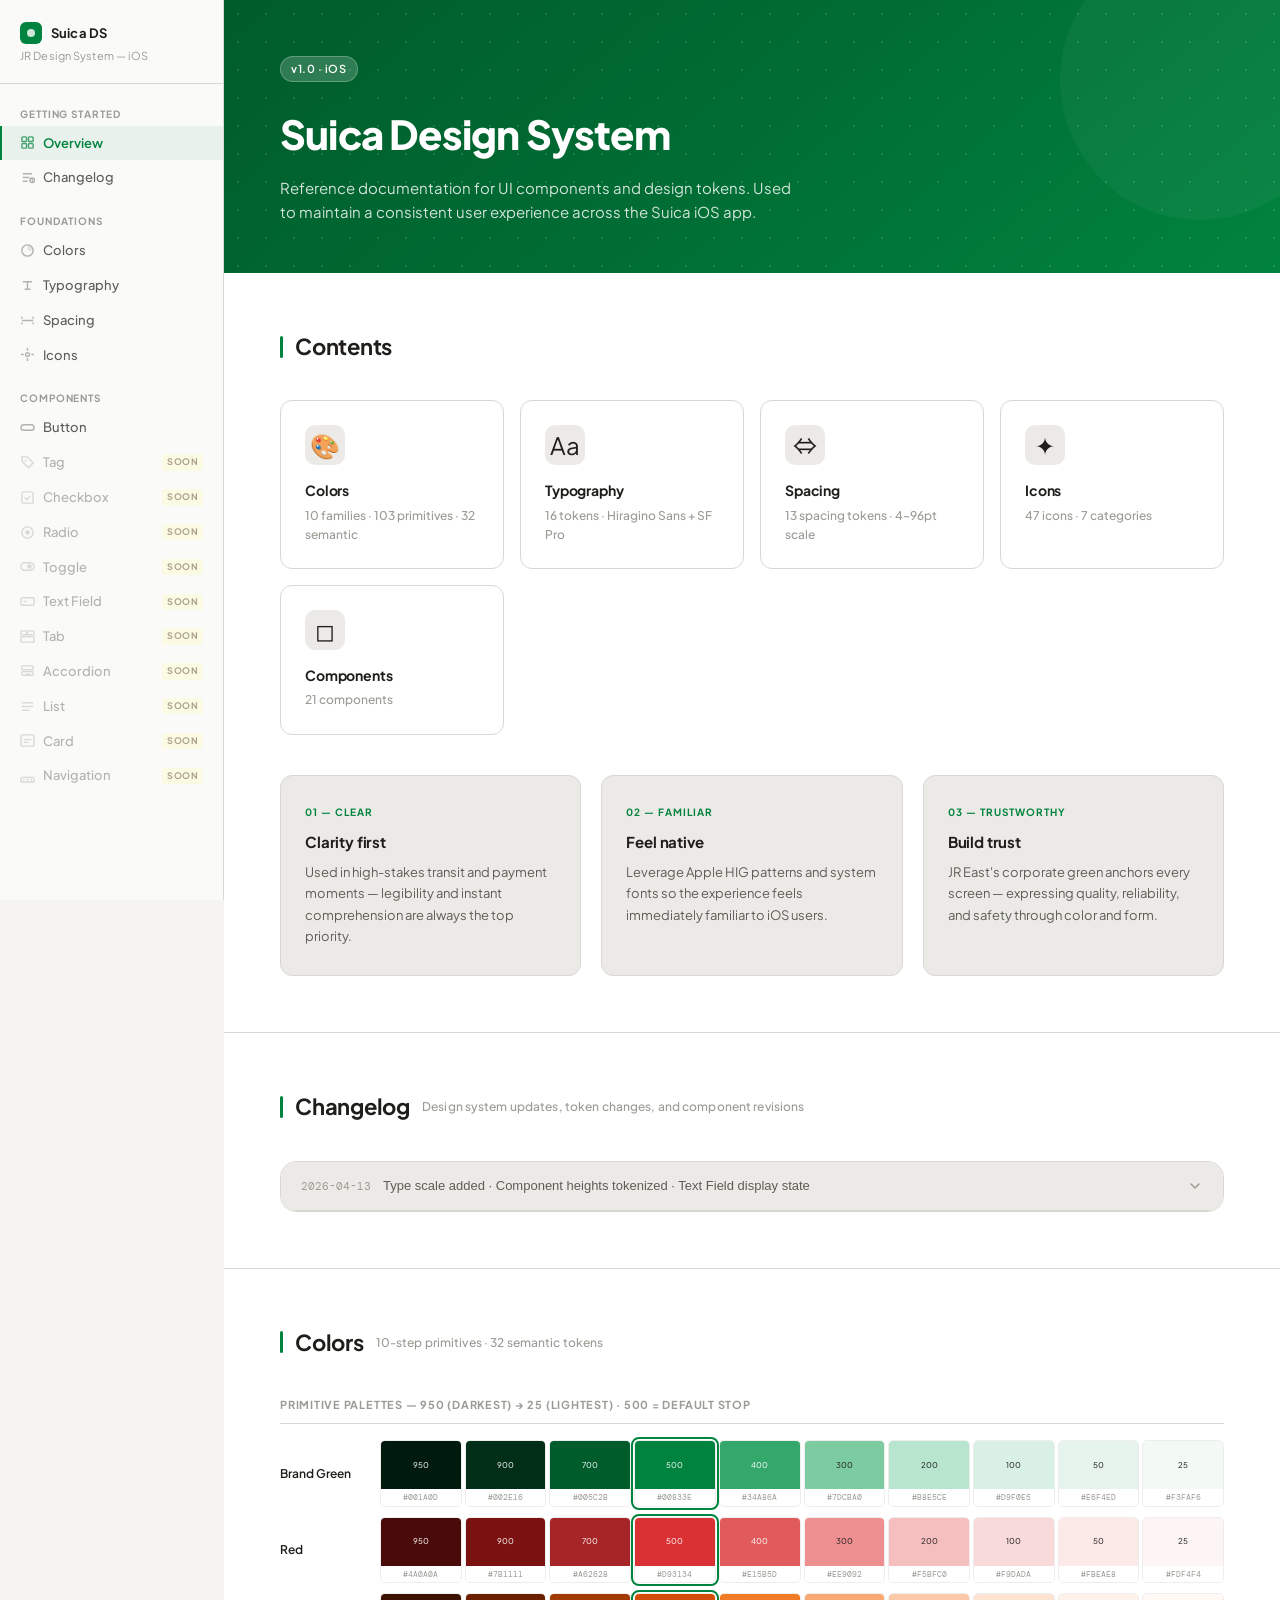
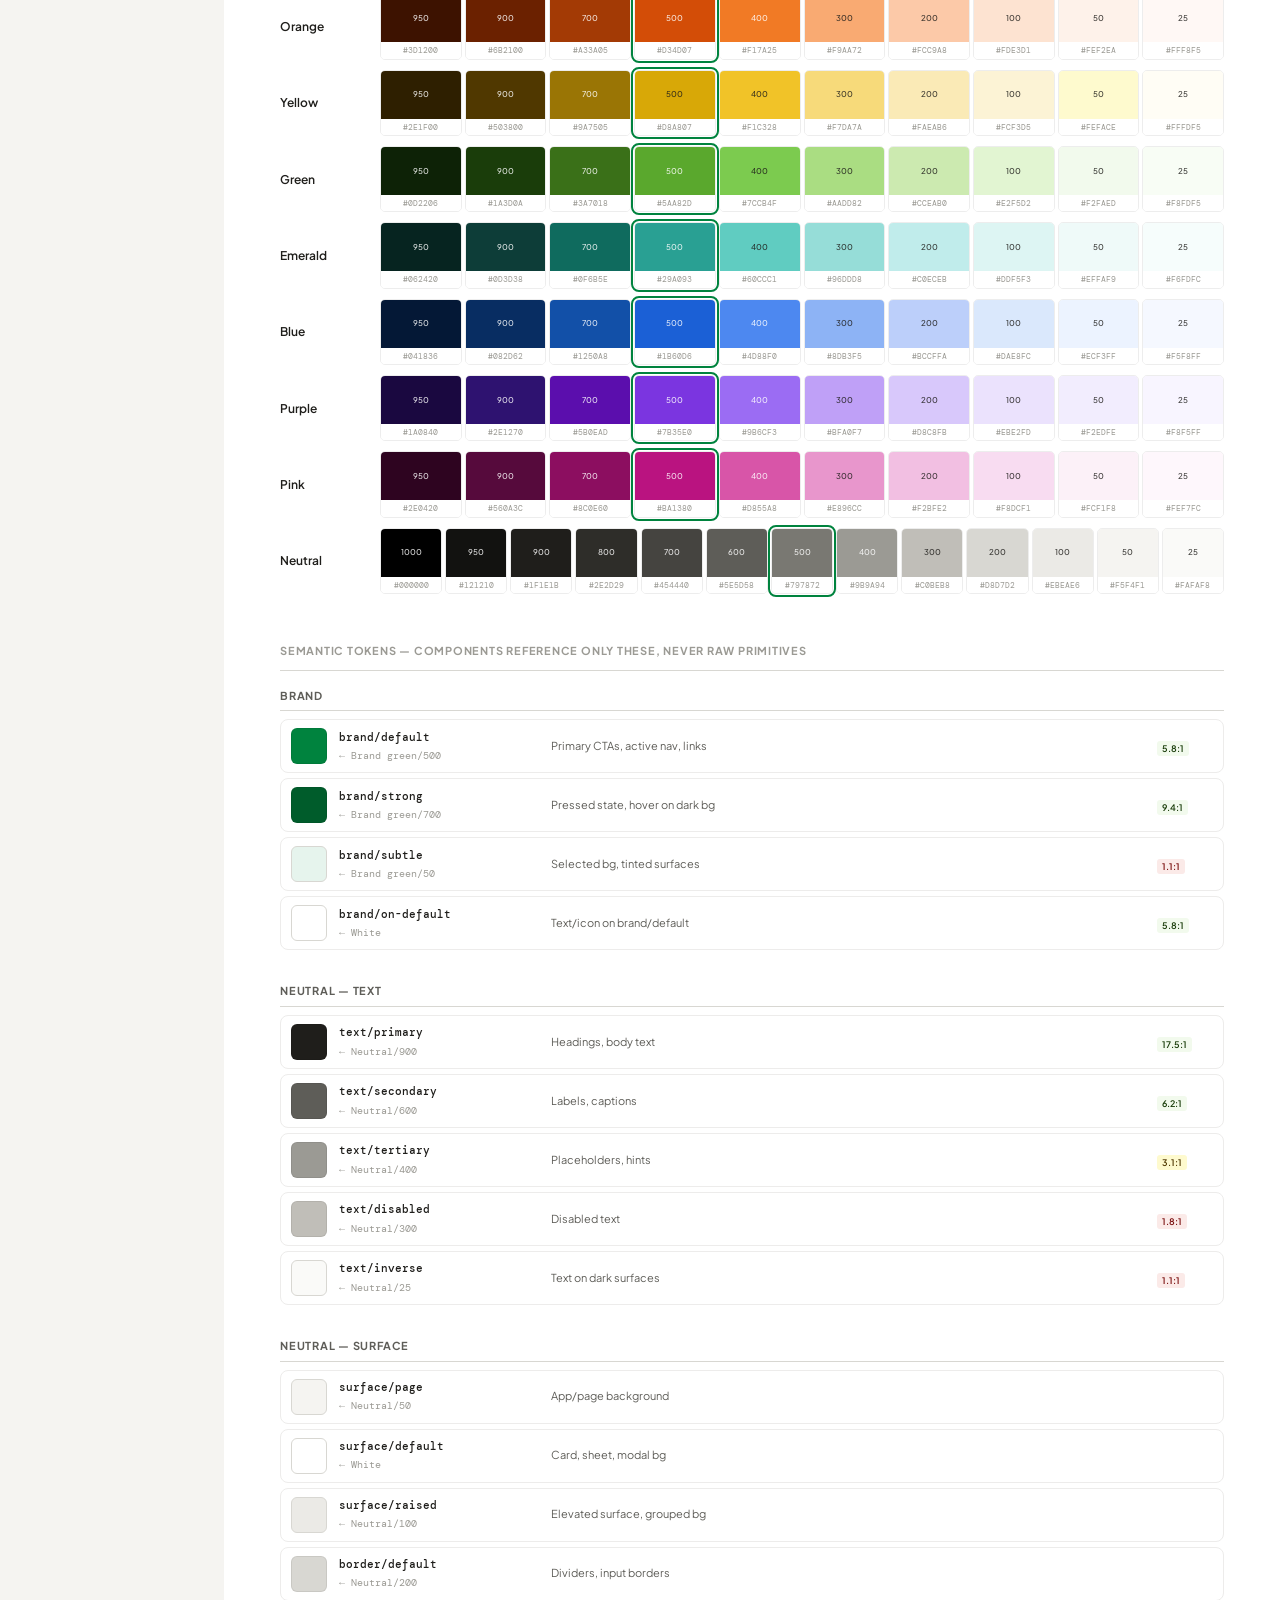
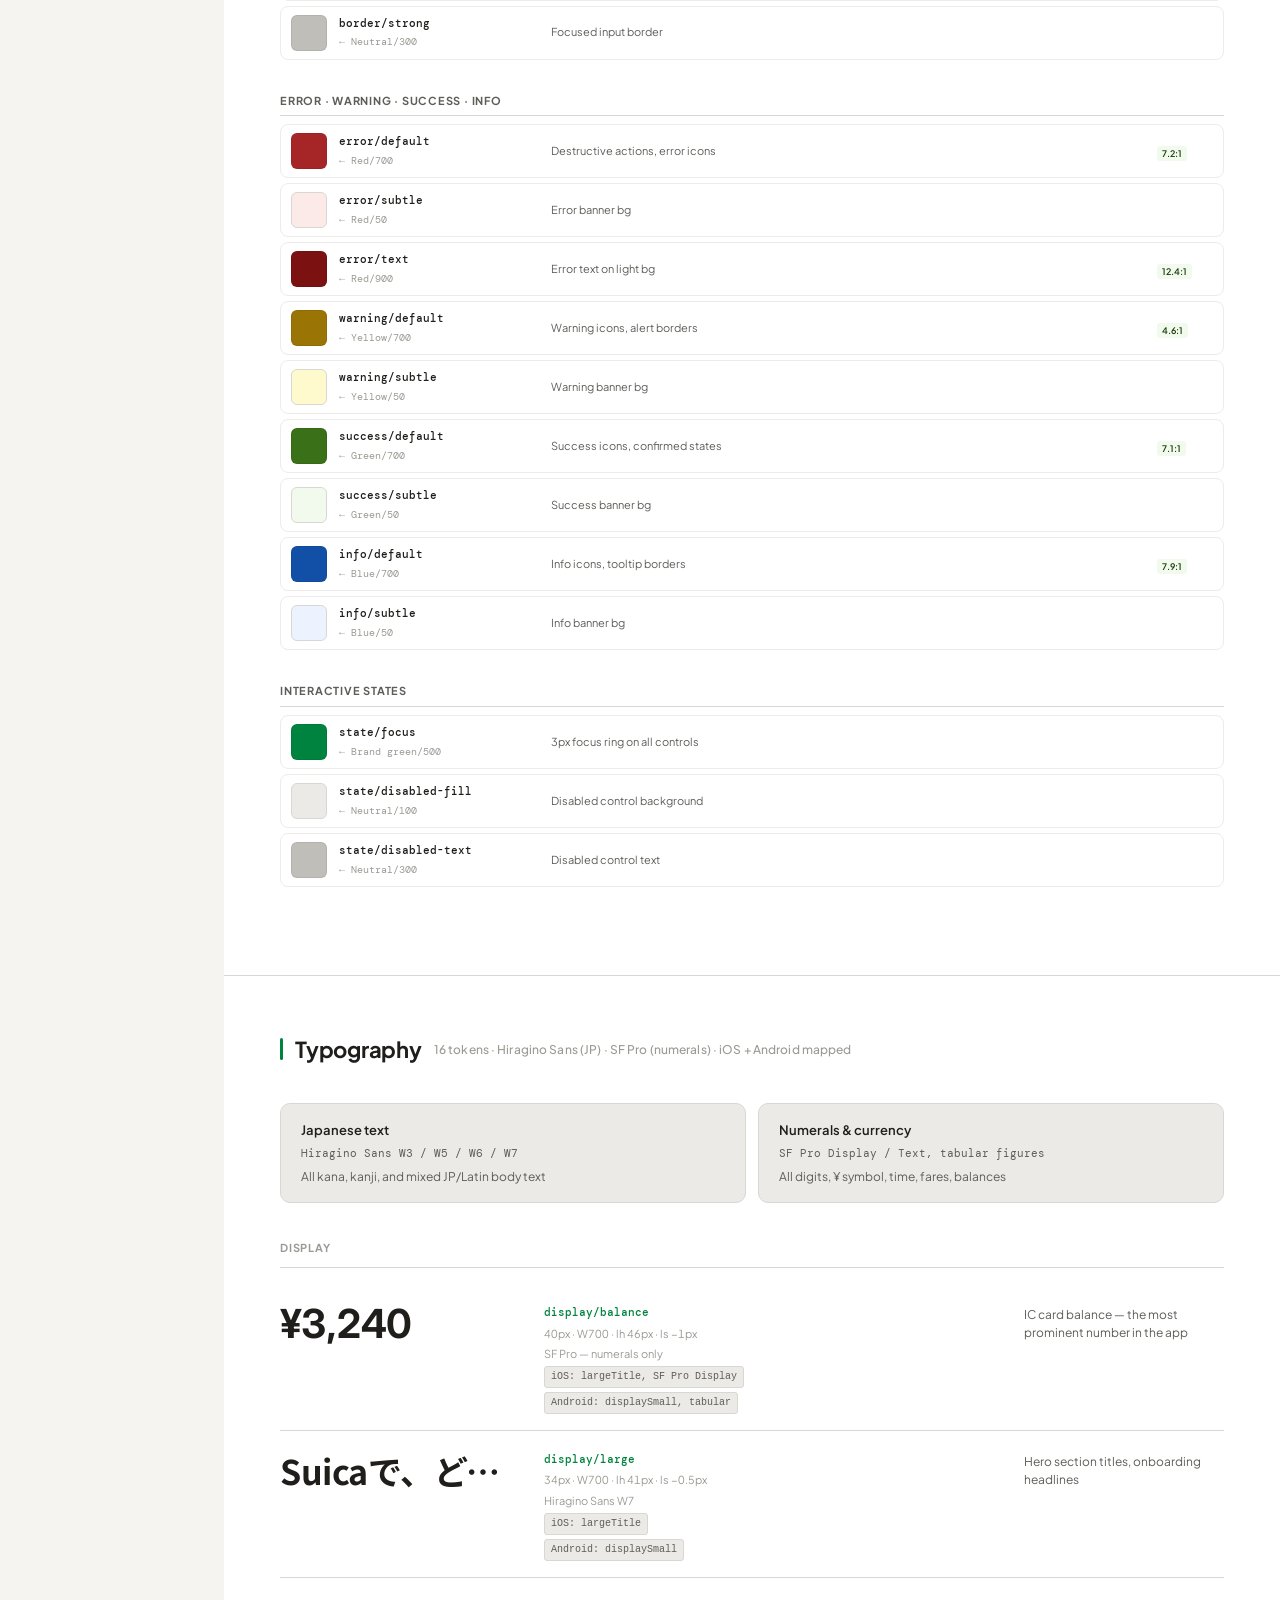
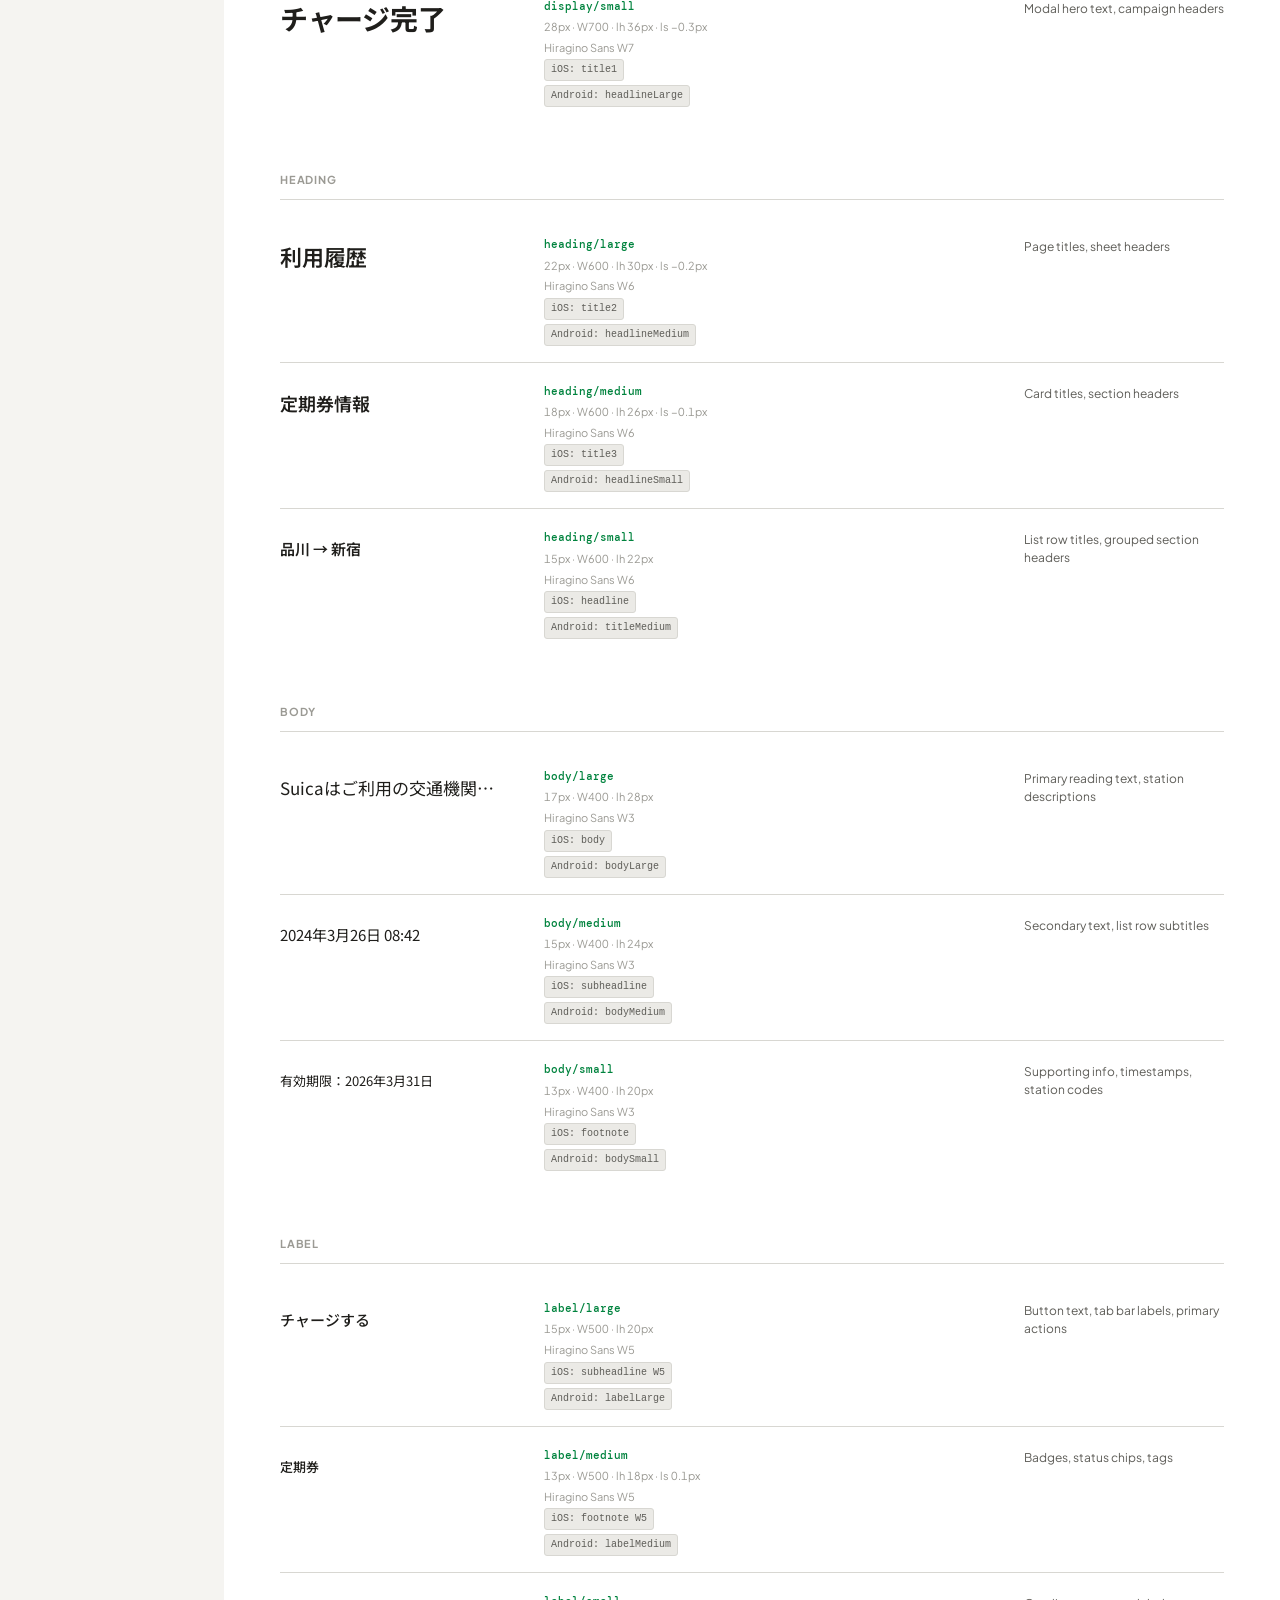
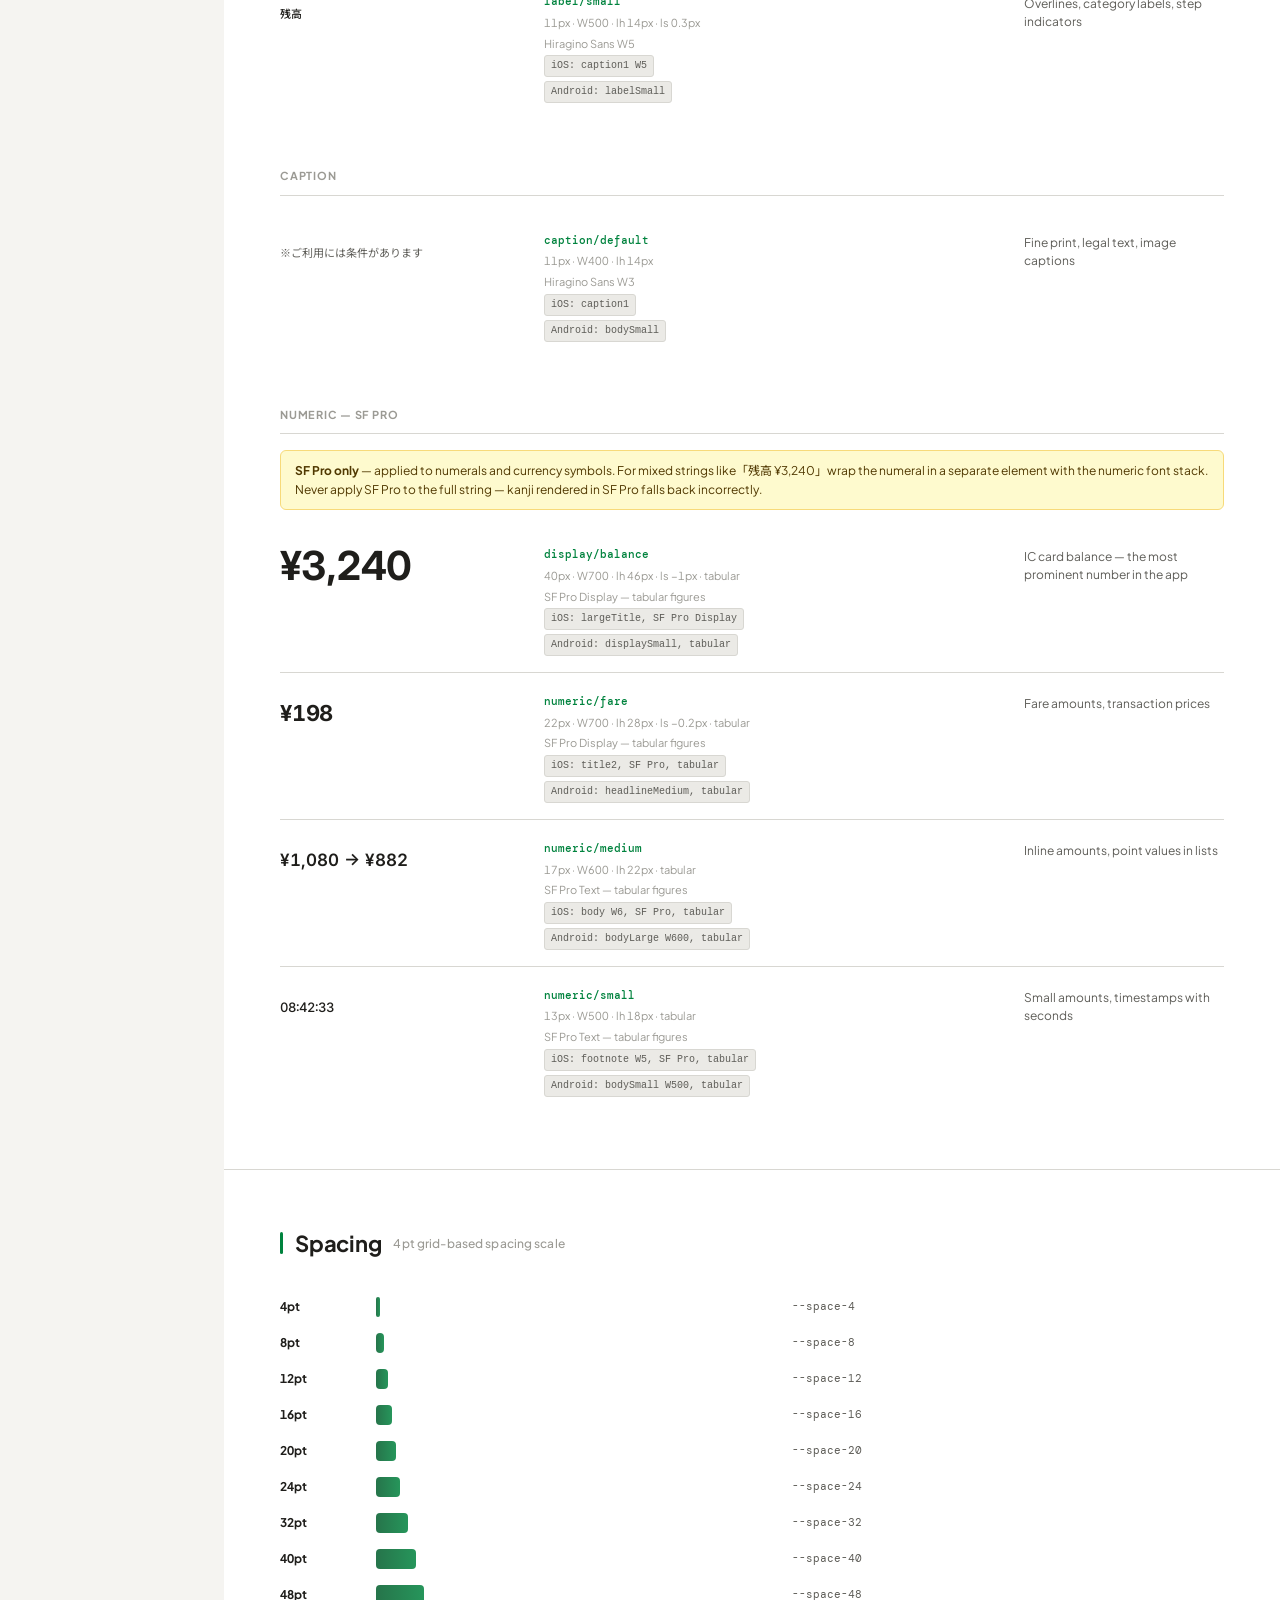
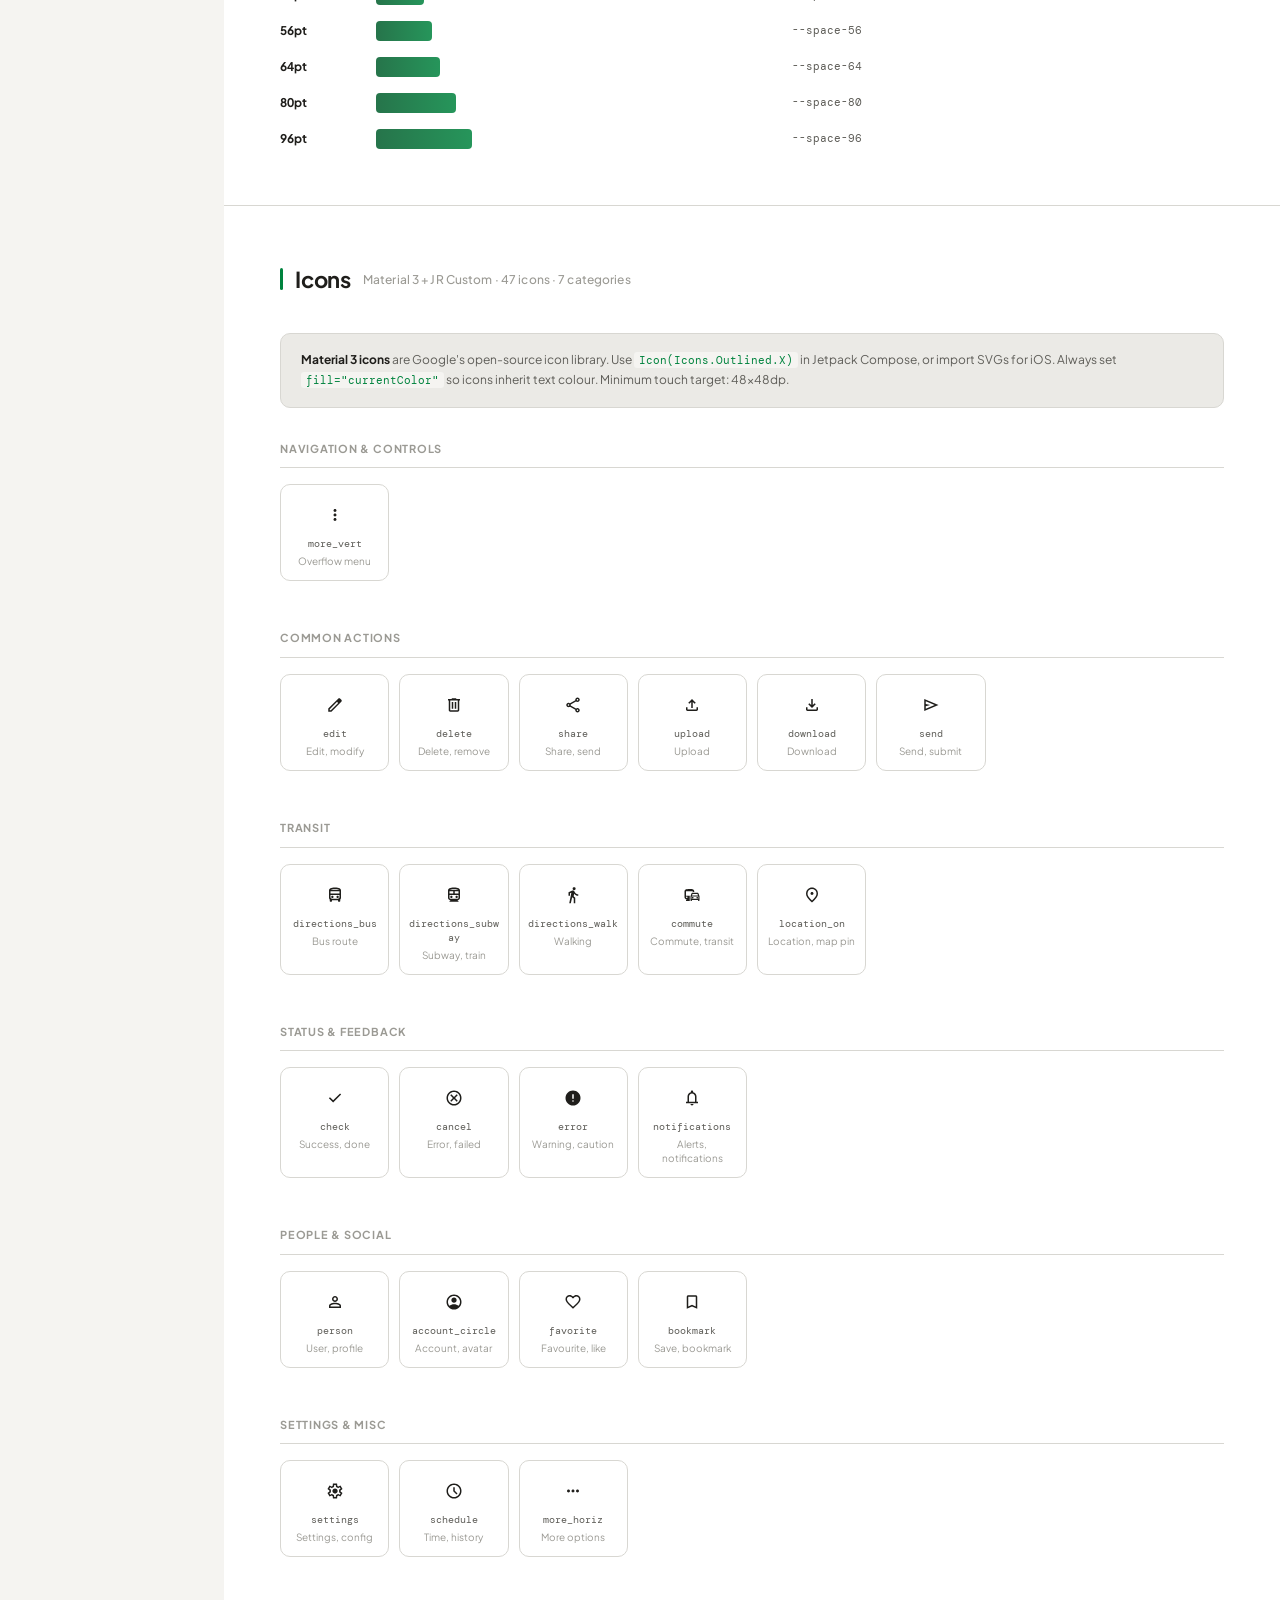
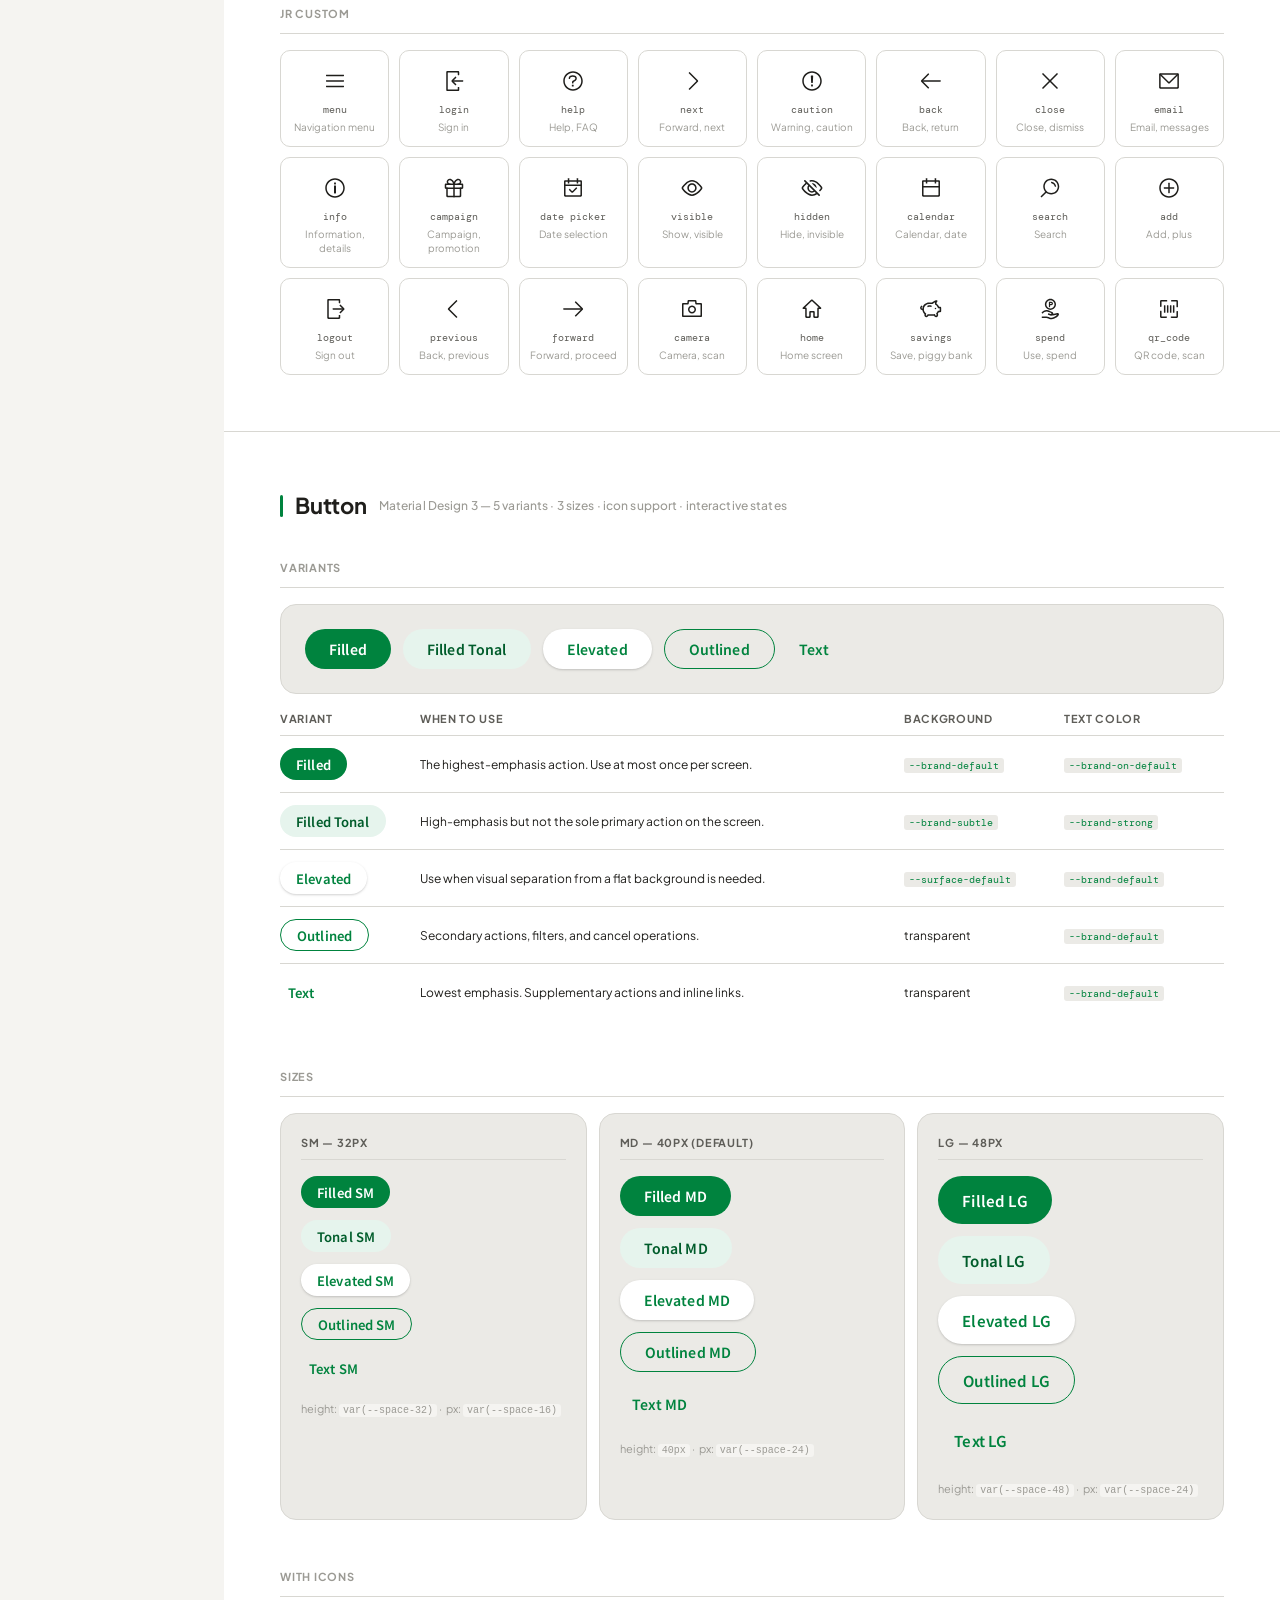
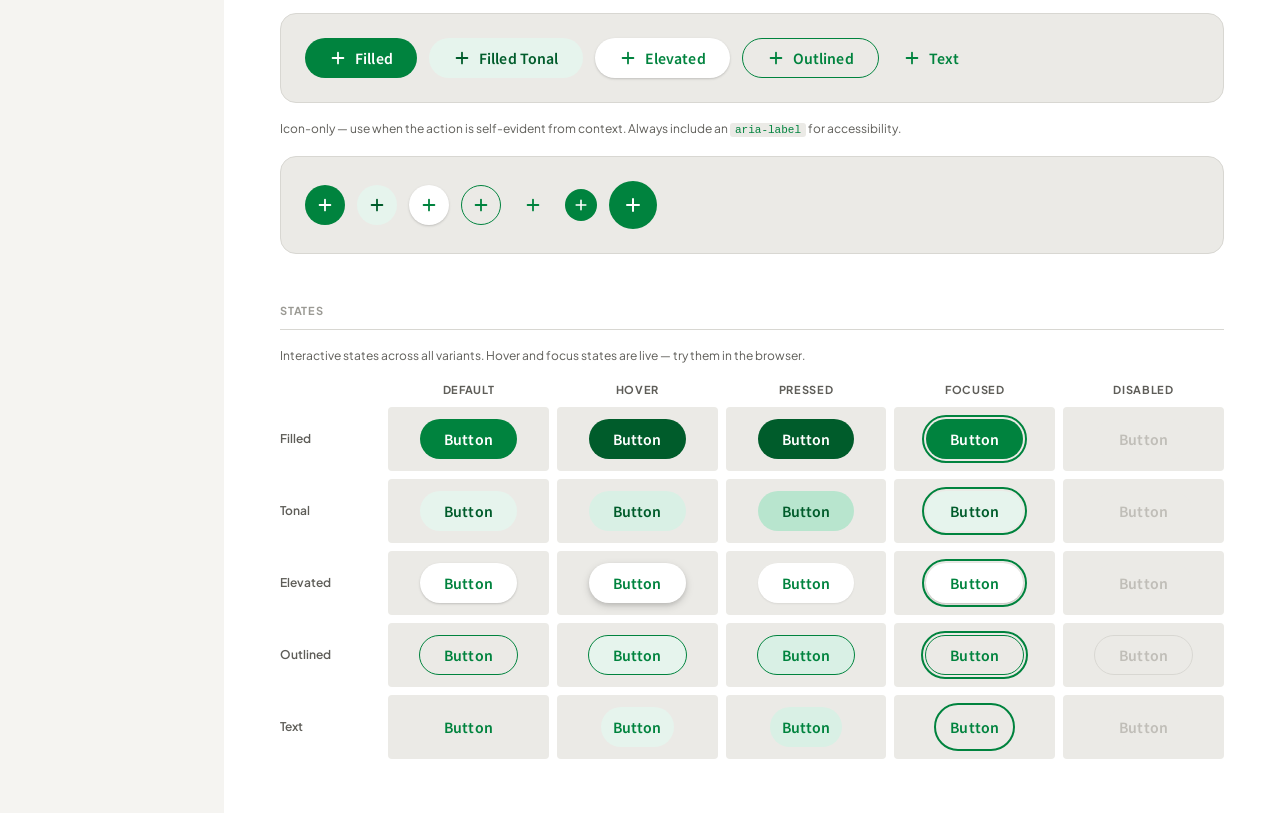
==== commit 42c72754: "Add changelog accordion to DS site and complete type scale tokens - Embed changelog as an accordion " ====
--- a/Design system/index.html
+++ b/Design system/index.html
@@ -1273,6 +1273,154 @@
     }
     .sidebar-overlay.active { display: block; }
 
+    /* ─── Changelog (embedded accordion) ────────────── */
+    .cl-accordion {
+      border: 1px solid var(--border-default);
+      border-radius: var(--radius-lg);
+      overflow: hidden;
+    }
+
+    .cl-accordion-trigger {
+      width: 100%;
+      display: flex;
+      align-items: center;
+      justify-content: space-between;
+      gap: 16px;
+      padding: 16px 20px;
+      background: var(--surface-raised);
+      border: none;
+      cursor: pointer;
+      text-align: left;
+      transition: background 0.12s;
+    }
+    .cl-accordion-trigger:hover { background: var(--border-default); }
+
+    .cl-accordion-summary {
+      display: flex;
+      align-items: center;
+      gap: 12px;
+      min-width: 0;
+    }
+
+    .cl-accordion-latest-date {
+      font-family: "DM Mono", monospace;
+      font-size: 11px;
+      color: var(--text-tertiary);
+      white-space: nowrap;
+      flex-shrink: 0;
+    }
+
+    .cl-accordion-headline {
+      font-size: 13px;
+      font-weight: 500;
+      color: var(--text-secondary);
+      white-space: nowrap;
+      overflow: hidden;
+      text-overflow: ellipsis;
+    }
+
+    .cl-accordion-chevron {
+      flex-shrink: 0;
+      color: var(--text-tertiary);
+      transition: transform 0.2s cubic-bezier(0.16, 1, 0.3, 1);
+    }
+    .cl-accordion-trigger[aria-expanded="true"] .cl-accordion-chevron {
+      transform: rotate(180deg);
+    }
+
+    .cl-accordion-body {
+      border-top: 1px solid var(--border-default);
+      padding: 0 24px;
+      overflow: hidden;
+      max-height: 0;
+      transition: max-height 0.3s cubic-bezier(0.16, 1, 0.3, 1),
+                  padding 0.2s ease;
+    }
+    .cl-accordion-body.open {
+      max-height: 2000px;
+      padding: 8px 24px 24px;
+    }
+
+    .cl-entry {
+      display: grid;
+      grid-template-columns: 110px 1fr;
+      gap: var(--space-32);
+      padding: var(--space-24) 0;
+      border-bottom: 1px solid var(--border-default);
+    }
+    .cl-entry:last-child { border-bottom: none; }
+
+    .cl-date {
+      font-family: "DM Mono", monospace;
+      font-size: 11px;
+      color: var(--text-tertiary);
+      padding-top: 3px;
+      white-space: nowrap;
+    }
+
+    .cl-changes {
+      display: flex;
+      flex-direction: column;
+      gap: var(--space-24);
+    }
+
+    .cl-group {
+      display: flex;
+      flex-direction: column;
+      gap: var(--space-8);
+    }
+
+    .cl-group-label {
+      font-size: 11px;
+      font-weight: 700;
+      color: var(--text-tertiary);
+      text-transform: uppercase;
+      letter-spacing: 0.07em;
+    }
+
+    .cl-list {
+      list-style: none;
+      display: flex;
+      flex-direction: column;
+      gap: var(--space-8);
+    }
+
+    .cl-list li {
+      display: flex;
+      align-items: baseline;
+      gap: var(--space-8);
+      font-size: 13px;
+      color: var(--text-secondary);
+      line-height: 1.5;
+    }
+
+    .cl-list code {
+      font-family: "DM Mono", monospace;
+      font-size: 11px;
+      background: var(--surface-raised);
+      color: var(--text-primary);
+      padding: 1px 5px;
+      border-radius: var(--radius-sm);
+      white-space: nowrap;
+    }
+
+    .cl-tag {
+      display: inline-flex;
+      align-items: center;
+      flex-shrink: 0;
+      font-size: 10px;
+      font-weight: 700;
+      text-transform: uppercase;
+      letter-spacing: 0.06em;
+      padding: 2px var(--space-8);
+      border-radius: var(--radius-sm);
+      line-height: 1.6;
+    }
+    .cl-tag--added   { background: var(--brand-subtle);   color: var(--brand-strong); }
+    .cl-tag--changed { background: var(--info-subtle);    color: var(--info-text); }
+    .cl-tag--fixed   { background: var(--warning-subtle); color: var(--warning-text); }
+    .cl-tag--removed { background: var(--error-subtle);   color: var(--error-text); }
+
     /* ─── Responsive: Tablet (≤ 900px) ──────────────── */
     @media (max-width: 900px) {
       .mobile-header { display: flex; }
@@ -1313,6 +1461,10 @@
       .page-hero h1 { font-size: 28px; letter-spacing: -0.02em; }
       .page-hero p { font-size: 14px; }
 
+      /* Changelog accordion: stack date above content */
+      .cl-entry { grid-template-columns: 1fr; gap: var(--space-12); }
+      .cl-accordion-headline { display: none; }
+
       /* Overview cards: 2-col */
       .overview-grid { grid-template-columns: 1fr 1fr; gap: 10px; }
       .overview-card { padding: 16px; }
@@ -1417,6 +1569,12 @@
         <rect x="2" y="9" width="5" height="5" rx="1"/><rect x="9" y="9" width="5" height="5" rx="1"/>
       </svg>
       Overview
+    </a>
+    <a href="#changelog" class="nav-link">
+      <svg class="nav-icon" viewBox="0 0 16 16" fill="none" stroke="currentColor" stroke-width="1.5">
+        <path d="M3 4h10M3 8h7M3 12h5"/><circle cx="13" cy="11" r="2.5"/><path d="M13 10v1.5l1 1" stroke-linecap="round"/>
+      </svg>
+      Changelog
     </a>
 
     <div class="nav-section-label" style="margin-top:8px;">Foundations</div>
@@ -1589,6 +1747,85 @@
     </div>
   </div>
 
+  <!-- ── CHANGELOG ────────────────────────────────────── -->
+  <div class="section" id="changelog">
+    <div class="section-header">
+      <div class="section-bar"></div>
+      <h2>Changelog</h2>
+      <span class="section-desc">Design system updates, token changes, and component revisions</span>
+    </div>
+
+    <div class="cl-accordion">
+      <button class="cl-accordion-trigger" id="cl-trigger" aria-expanded="false" aria-controls="cl-body">
+        <div class="cl-accordion-summary">
+          <span class="cl-accordion-latest-date">2026-04-13</span>
+          <span class="cl-accordion-headline">Type scale added · Component heights tokenized · Text Field display state</span>
+        </div>
+        <svg class="cl-accordion-chevron" width="16" height="16" viewBox="0 0 16 16" fill="none" stroke="currentColor" stroke-width="1.5" stroke-linecap="round" stroke-linejoin="round">
+          <path d="M4 6l4 4 4-4"/>
+        </svg>
+      </button>
+
+      <div class="cl-accordion-body" id="cl-body" role="region" aria-labelledby="cl-trigger">
+
+        <!-- ── 2026-04-13 ── -->
+        <div class="cl-entry">
+          <div class="cl-date">2026-04-13</div>
+          <div class="cl-changes">
+
+            <div class="cl-group">
+              <div class="cl-group-label">Token System</div>
+              <ul class="cl-list">
+                <li>
+                  <span class="cl-tag cl-tag--added">Added</span>
+                  Type scale — 52 new variables in <code>tokens.css</code> covering all 13 named styles: display, heading, body, label, and caption. Each style exposes <code>-size</code>, <code>-weight</code>, <code>-lh</code>, and <code>-ls</code> (where non-zero).
+                </li>
+                <li>
+                  <span class="cl-tag cl-tag--changed">Changed</span>
+                  Component heights aligned to 8pt spacing grid — Button MD <code>44px</code> → <code>var(--space-48)</code>, Button SM <code>36px</code> → <code>var(--space-40)</code>, Text Field MD <code>44px</code> → <code>var(--space-48)</code>, Text Field SM <code>36px</code> → <code>var(--space-40)</code>.
+                </li>
+              </ul>
+            </div>
+
+            <div class="cl-group">
+              <div class="cl-group-label">Text Field</div>
+              <ul class="cl-list">
+                <li>
+                  <span class="cl-tag cl-tag--added">Added</span>
+                  Display state — flat list-row with pencil icon, representing the pre-edit / view mode. Added as the 7th state in both the States section and Size × State Matrix. Renamed from "idle" to "Display" to match Carbon / Atlassian / Salesforce conventions.
+                </li>
+                <li>
+                  <span class="cl-tag cl-tag--changed">Changed</span>
+                  Font sizes tokenized — <code>.tf-label</code>, <code>.tf-input</code> (all 3 sizes), and <code>.tf-display-value</code> (all 3 sizes) now reference type scale tokens instead of hardcoded px values.
+                </li>
+                <li>
+                  <span class="cl-tag cl-tag--fixed">Fixed</span>
+                  LG input height was hardcoded — <code>56px</code> → <code>var(--space-56)</code>.
+                </li>
+                <li>
+                  <span class="cl-tag cl-tag--fixed">Fixed</span>
+                  Display body gap had no token — <code>2px</code> → <code>var(--space-4)</code>.
+                </li>
+              </ul>
+            </div>
+
+            <div class="cl-group">
+              <div class="cl-group-label">Button</div>
+              <ul class="cl-list">
+                <li>
+                  <span class="cl-tag cl-tag--changed">Changed</span>
+                  Font sizes tokenized — MD snapped from off-spec <code>14px</code> to <code>var(--type-label-lg-size)</code> (15px, matching <code>label/large</code> which explicitly targets button text). SM and LG also tokenized.
+                </li>
+              </ul>
+            </div>
+
+          </div>
+        </div>
+
+      </div>
+    </div>
+  </div>
+
   <!-- ── COLORS ─────────────────────────────────────── -->
   <div class="section" id="colors">
     <div class="section-header">
@@ -2768,6 +3005,14 @@
 </main>
 
 <script>
+  // Changelog accordion
+  const clTrigger = document.getElementById('cl-trigger');
+  const clBody    = document.getElementById('cl-body');
+  clTrigger.addEventListener('click', () => {
+    const isOpen = clBody.classList.toggle('open');
+    clTrigger.setAttribute('aria-expanded', isOpen);
+  });
+
   // Scrollspy: highlight active nav link
   const sections = document.querySelectorAll('.section[id], .page-hero[id]');
   const navLinks = document.querySelectorAll('.nav-link');
--- a/Design system/tokens.css
+++ b/Design system/tokens.css
@@ -142,6 +142,7 @@
   --surface-raised:  #EBEAE6;
   --border-default:  #D8D7D2;
   --border-strong:   #C0BEB8;
+  --border-inverse:  #1F1E1B;
 
   /* ─── Semantic: Error ───────────────────────────── */
   --error-default: #A62628;
@@ -207,7 +208,79 @@
   --radius-xl:   24px;
   --radius-full: 9999px;
 
-  /* ─── Typography ────────────────────────────────── */
+  /* ─── Typography: Font stacks ──────────────────── */
   --font-jp: "Hiragino Sans", "Noto Sans JP", -apple-system, sans-serif;
   --font-en: -apple-system, "Inter", sans-serif;
+
+  /* ─── Typography: Type scale ────────────────────── */
+  /* display/balance */
+  --type-display-balance-size:   40px;
+  --type-display-balance-weight: 700;
+  --type-display-balance-lh:     46px;
+  --type-display-balance-ls:    -1px;
+
+  /* display/large */
+  --type-display-lg-size:   34px;
+  --type-display-lg-weight: 700;
+  --type-display-lg-lh:     41px;
+  --type-display-lg-ls:    -0.5px;
+
+  /* display/small */
+  --type-display-sm-size:   28px;
+  --type-display-sm-weight: 700;
+  --type-display-sm-lh:     36px;
+  --type-display-sm-ls:    -0.3px;
+
+  /* heading/large */
+  --type-heading-lg-size:   22px;
+  --type-heading-lg-weight: 600;
+  --type-heading-lg-lh:     30px;
+  --type-heading-lg-ls:    -0.2px;
+
+  /* heading/medium */
+  --type-heading-md-size:   18px;
+  --type-heading-md-weight: 600;
+  --type-heading-md-lh:     26px;
+  --type-heading-md-ls:    -0.1px;
+
+  /* heading/small */
+  --type-heading-sm-size:   15px;
+  --type-heading-sm-weight: 600;
+  --type-heading-sm-lh:     22px;
+
+  /* body/large */
+  --type-body-lg-size:   17px;
+  --type-body-lg-weight: 400;
+  --type-body-lg-lh:     28px;
+
+  /* body/medium */
+  --type-body-md-size:   15px;
+  --type-body-md-weight: 400;
+  --type-body-md-lh:     24px;
+
+  /* body/small */
+  --type-body-sm-size:   13px;
+  --type-body-sm-weight: 400;
+  --type-body-sm-lh:     20px;
+
+  /* label/large */
+  --type-label-lg-size:   15px;
+  --type-label-lg-weight: 500;
+  --type-label-lg-lh:     20px;
+
+  /* label/medium */
+  --type-label-md-size:   13px;
+  --type-label-md-weight: 500;
+  --type-label-md-lh:     18px;
+
+  /* label/small */
+  --type-label-sm-size:   11px;
+  --type-label-sm-weight: 500;
+  --type-label-sm-lh:     14px;
+  --type-label-sm-ls:     0.3px;
+
+  /* caption/default */
+  --type-caption-size:   11px;
+  --type-caption-weight: 400;
+  --type-caption-lh:     14px;
 }
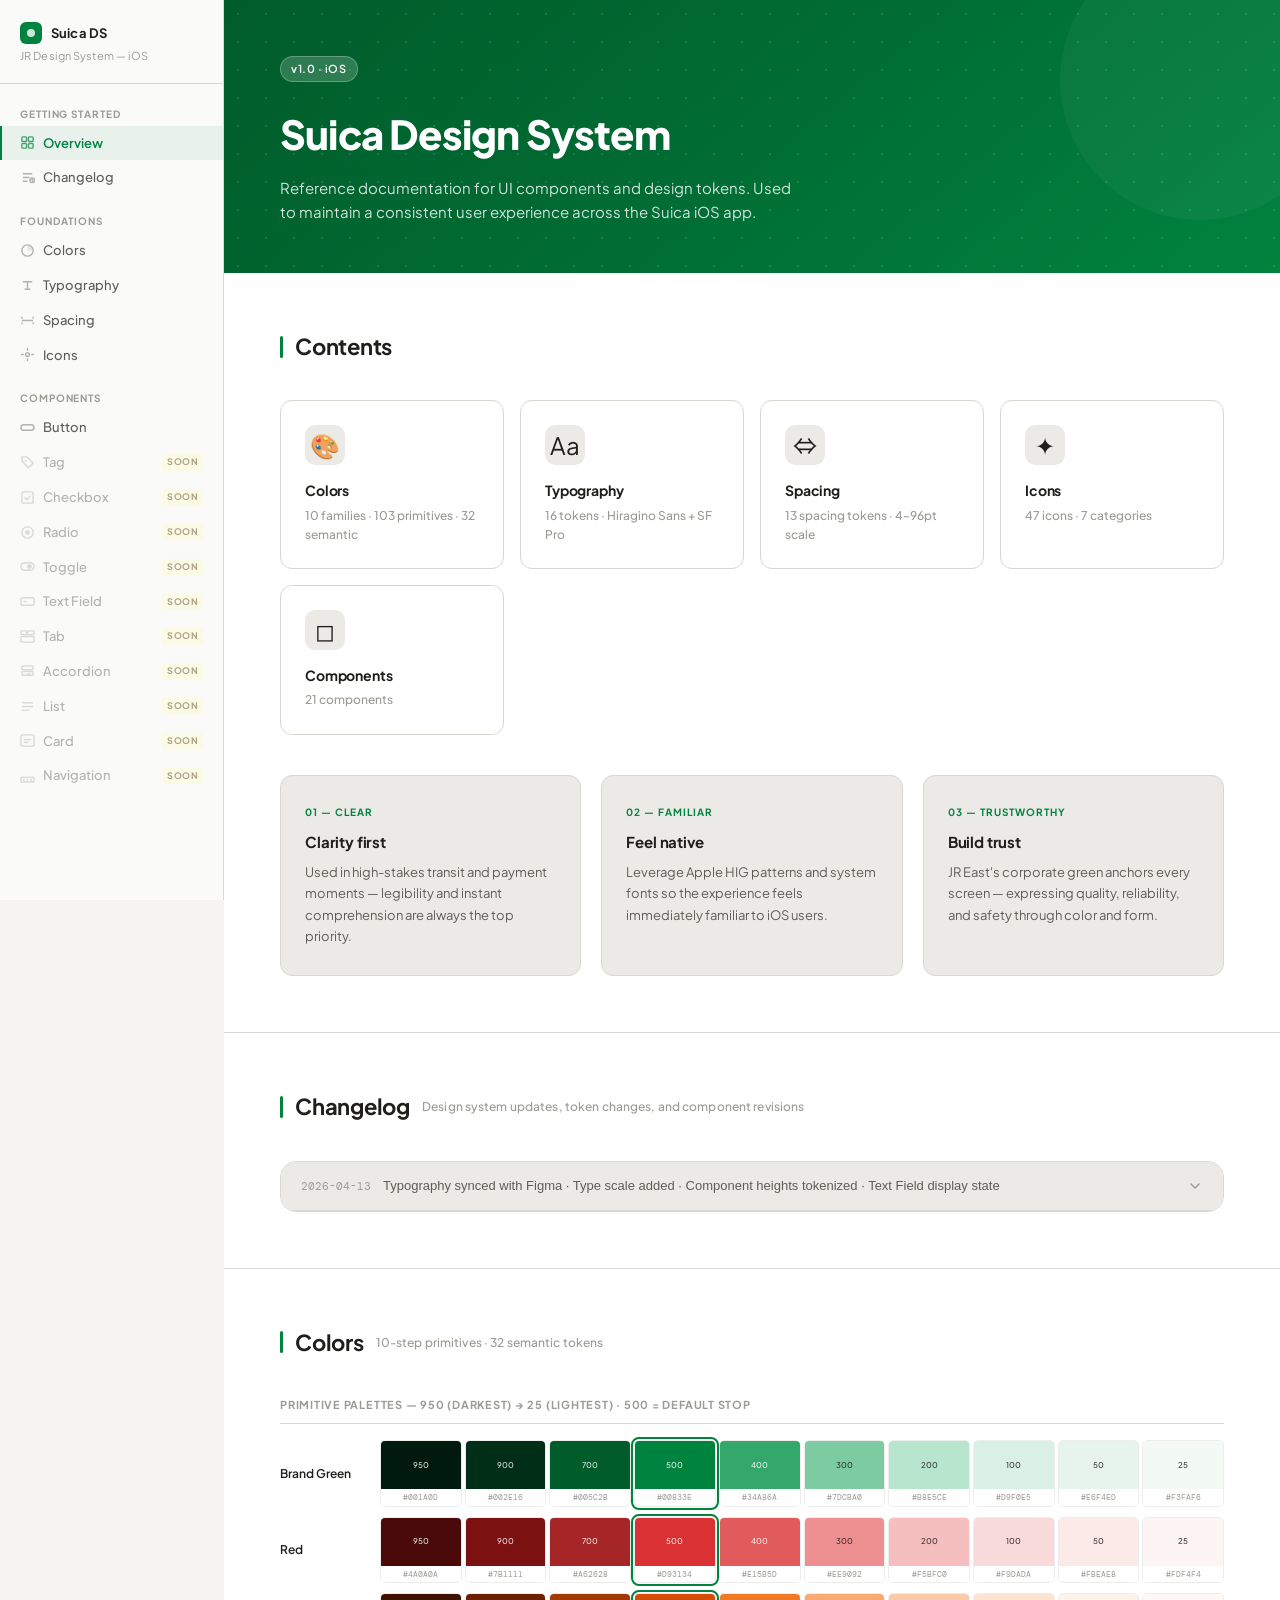
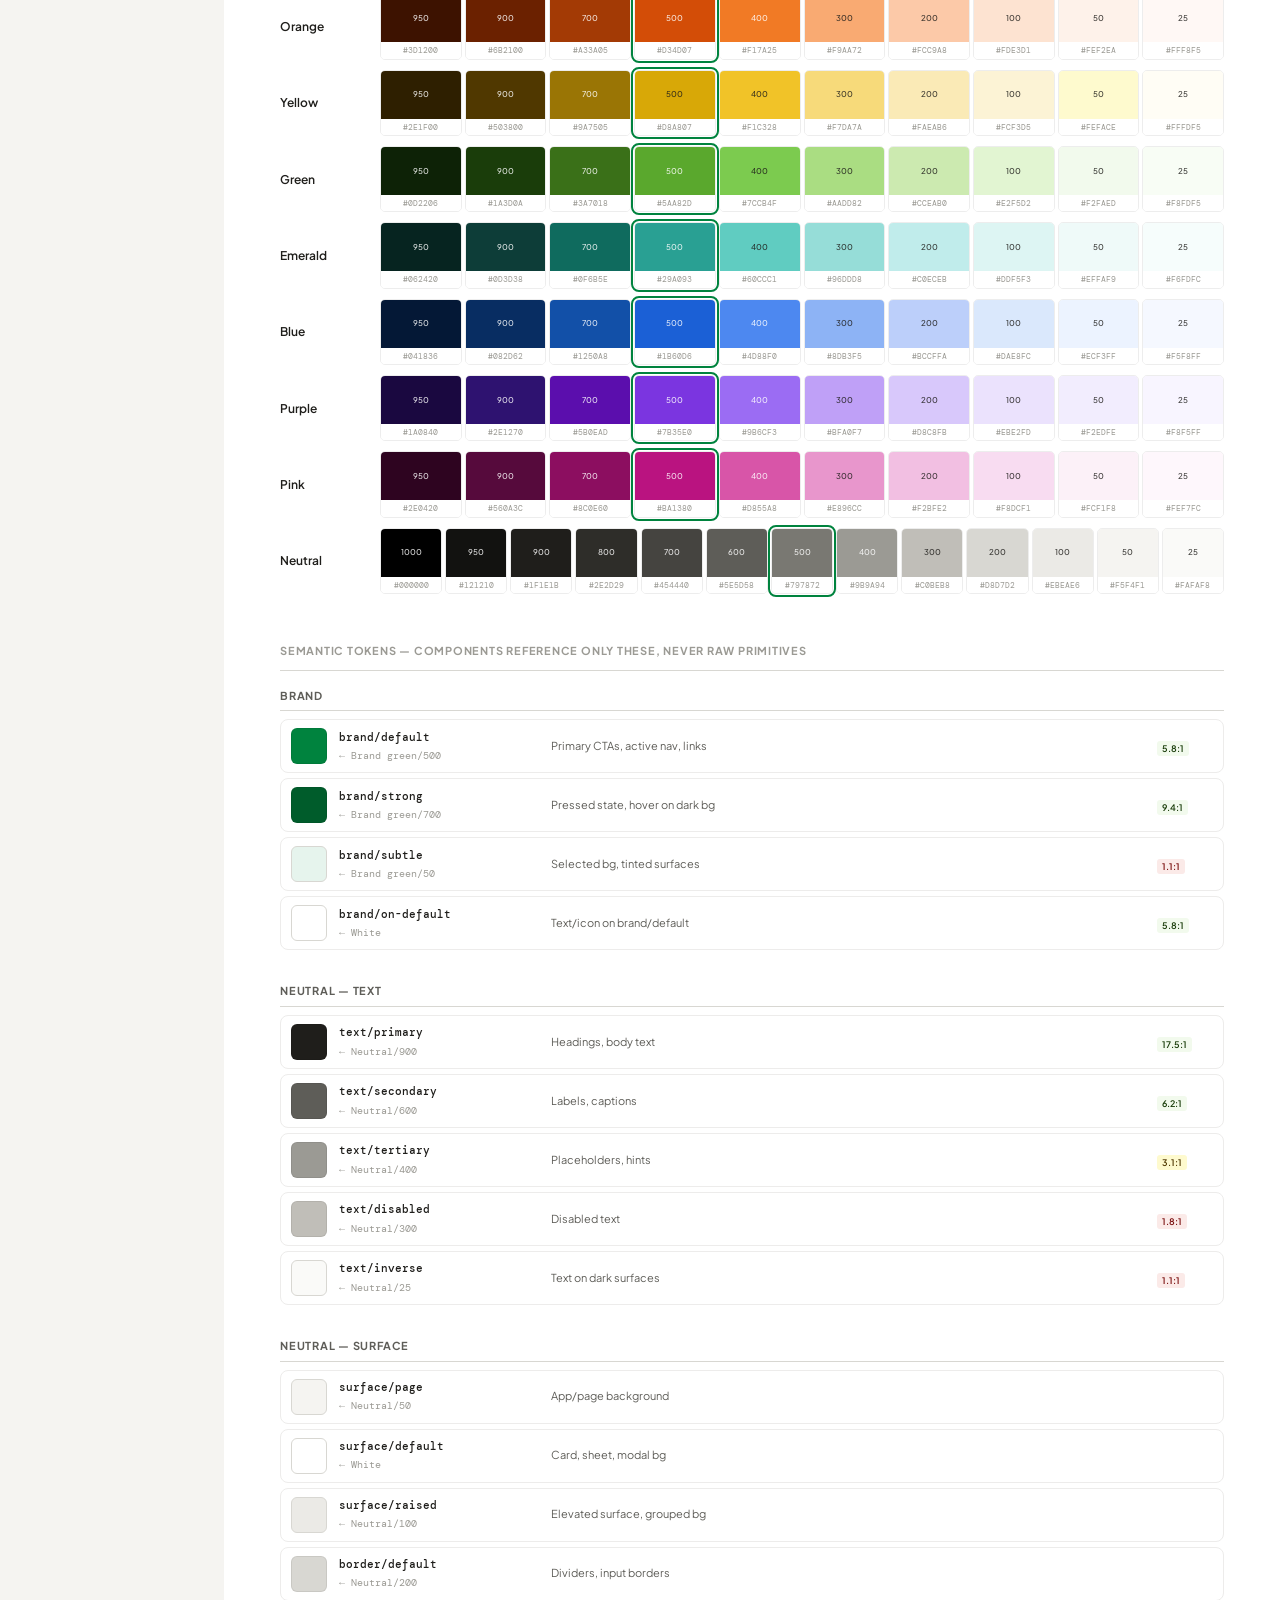
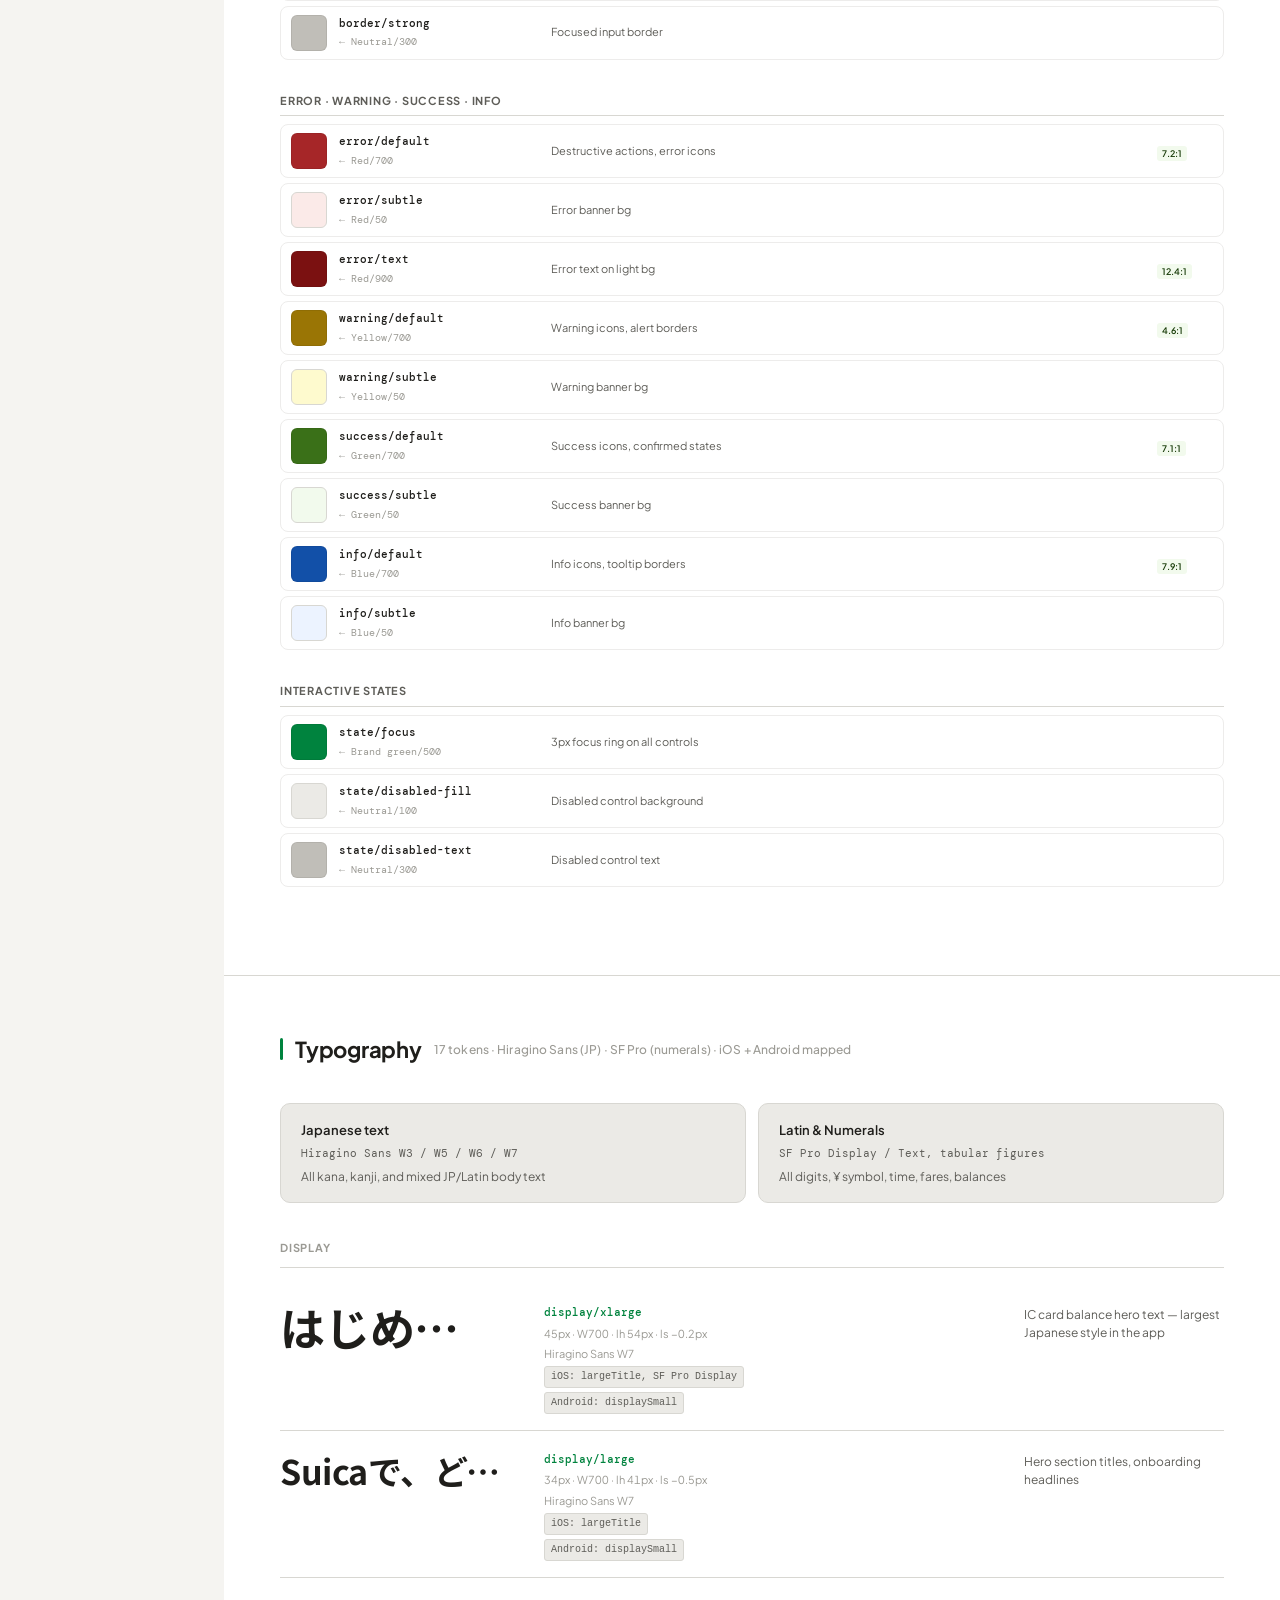
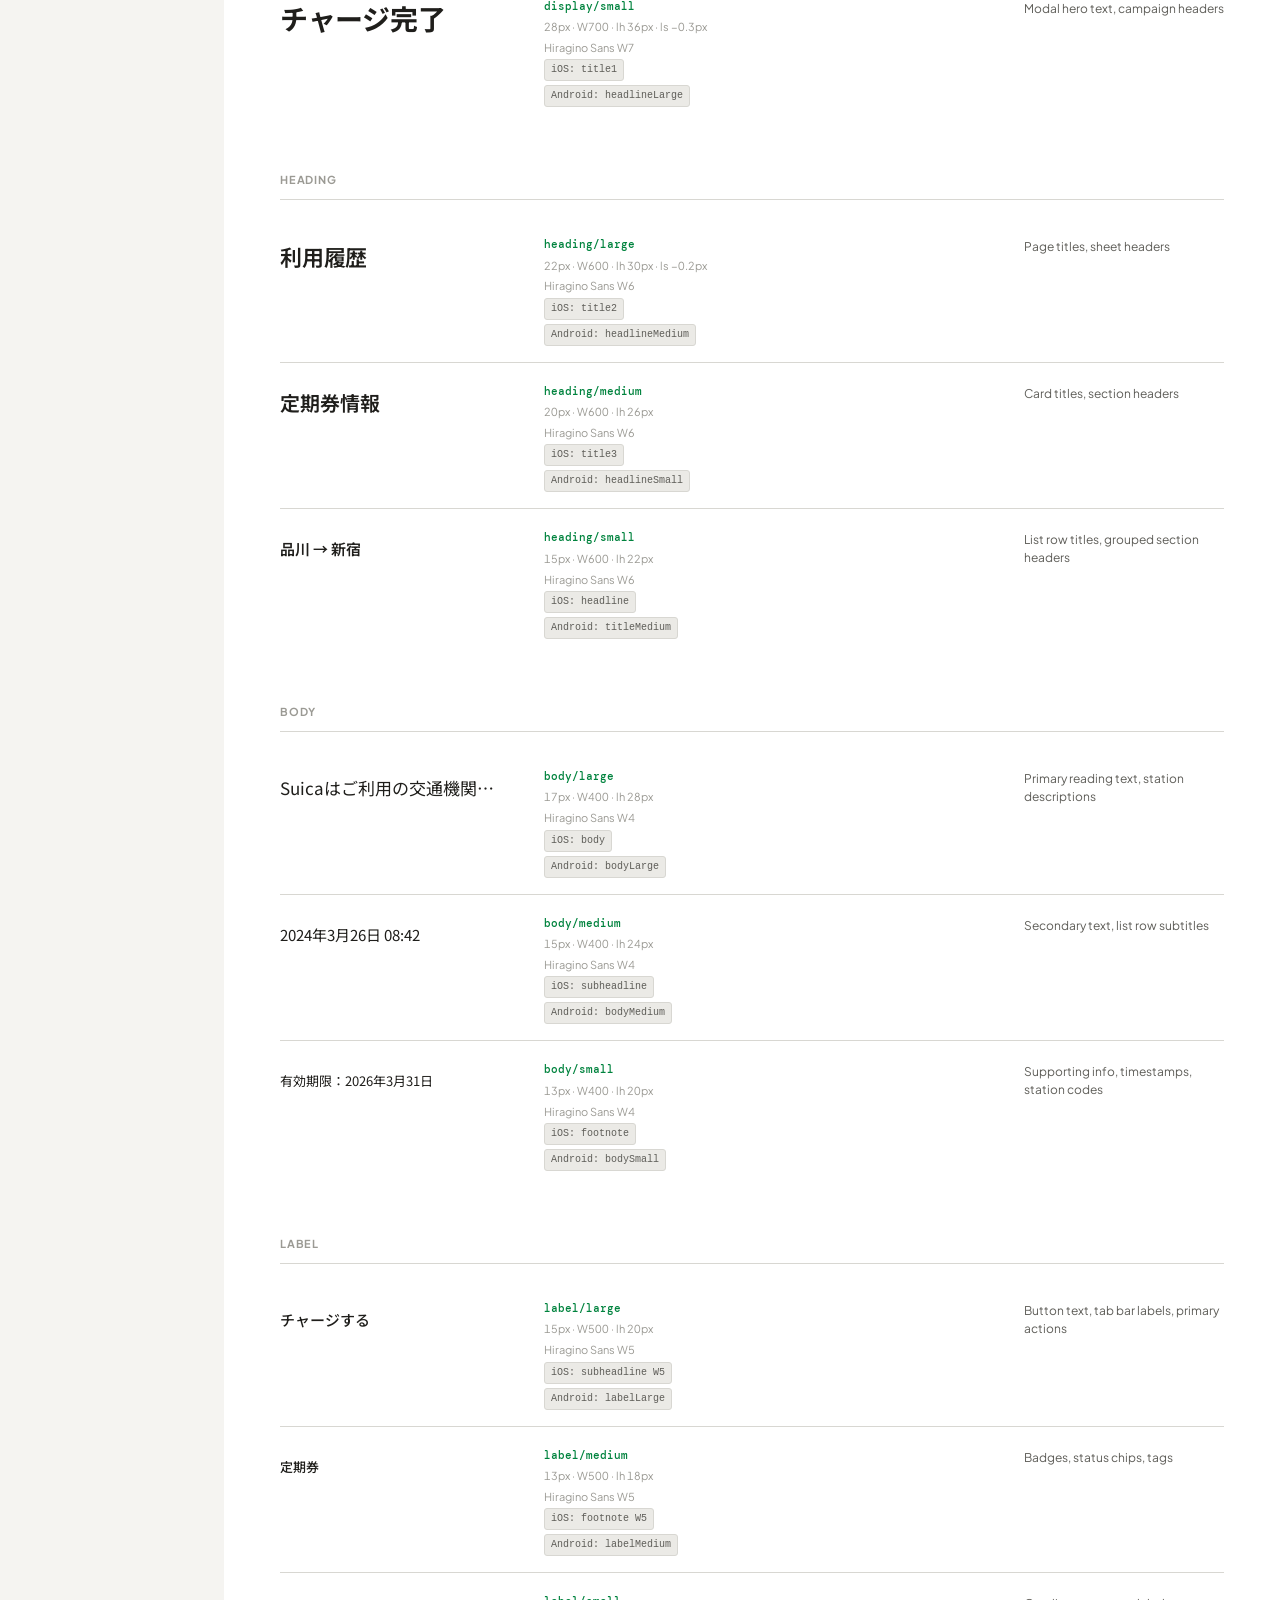
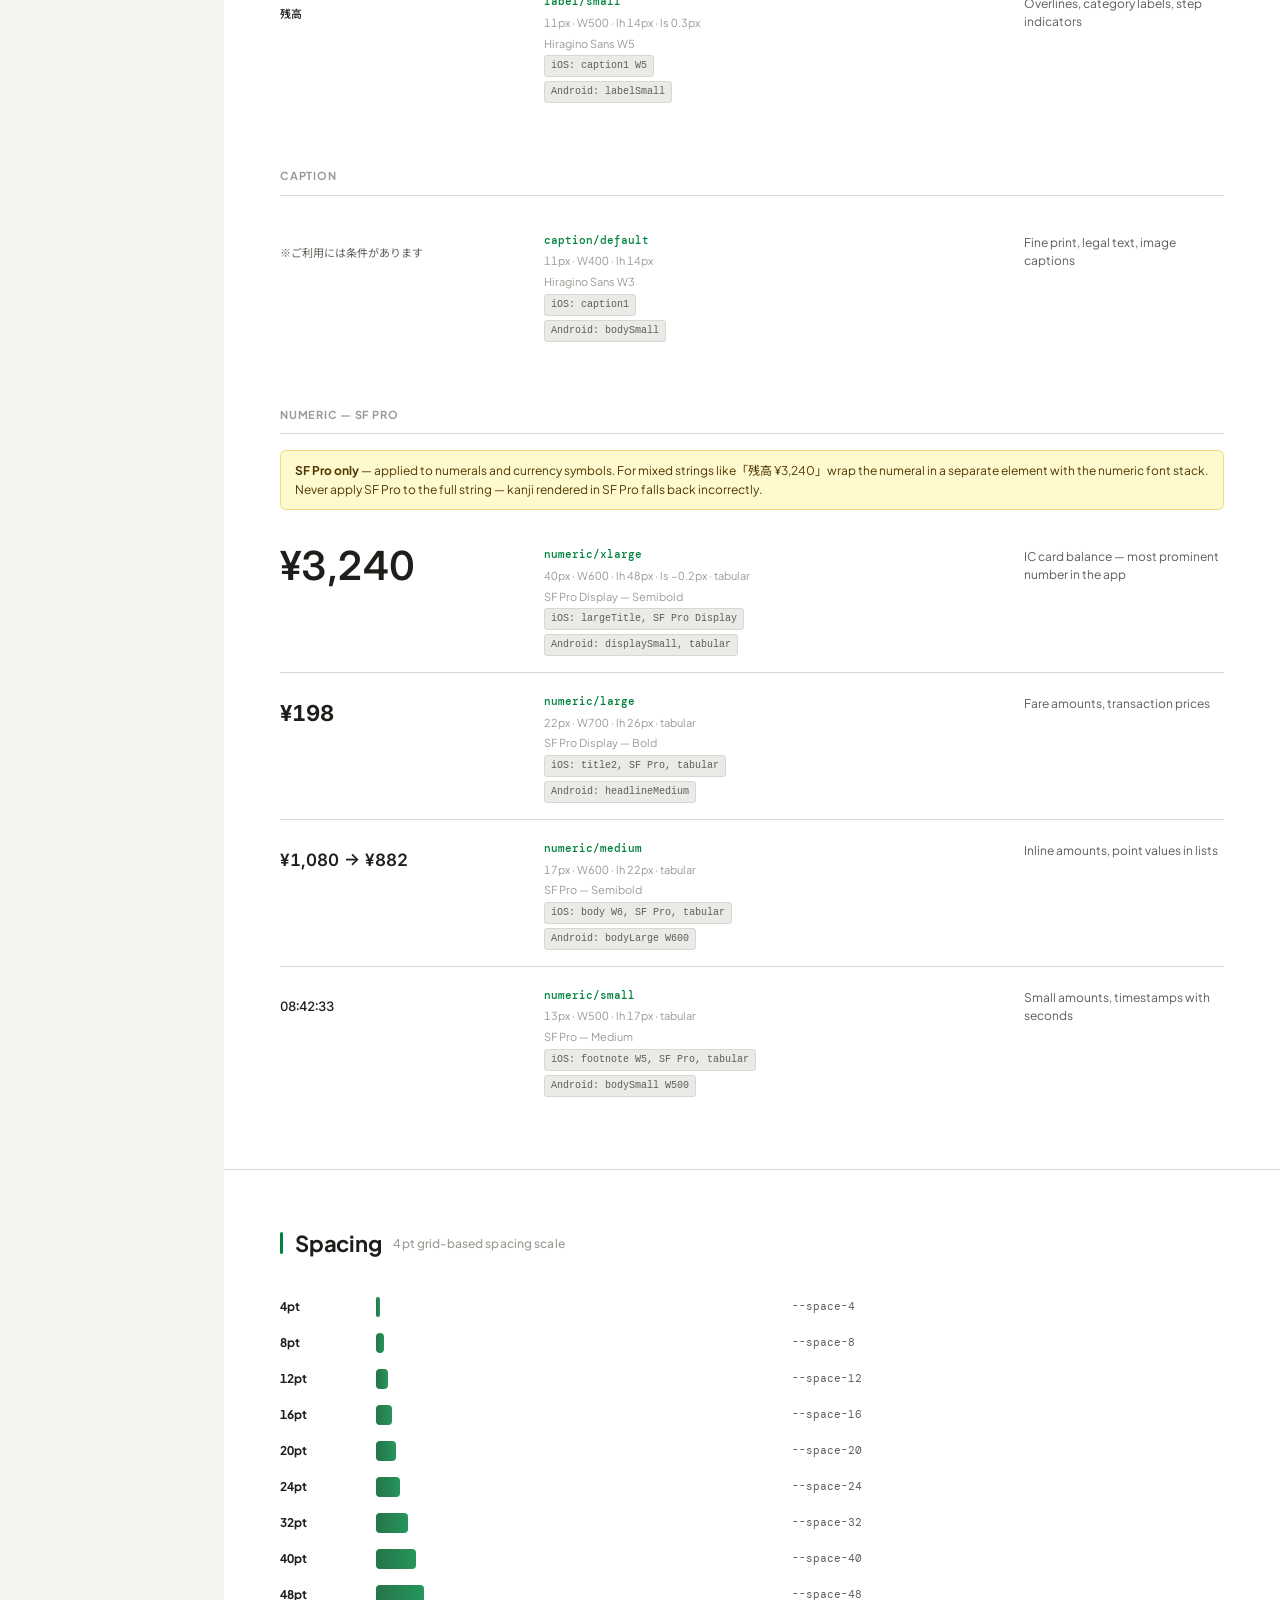
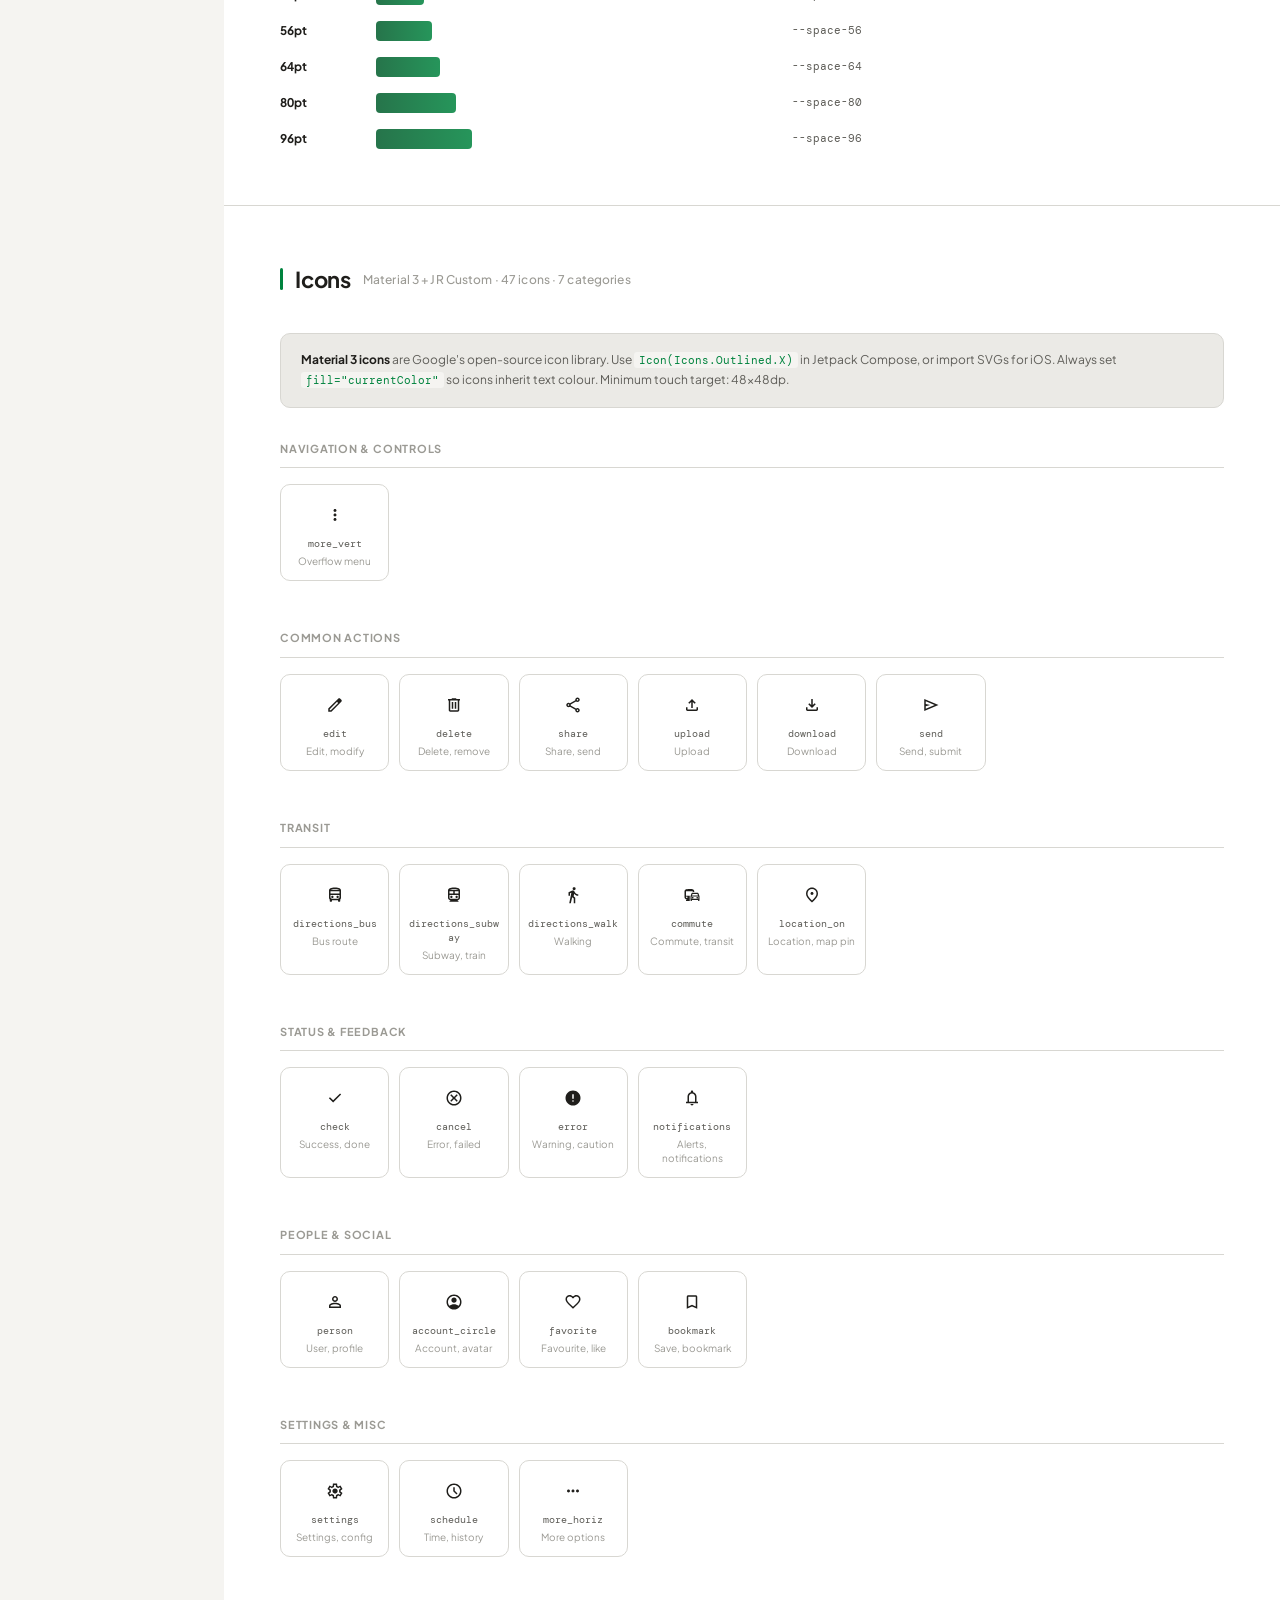
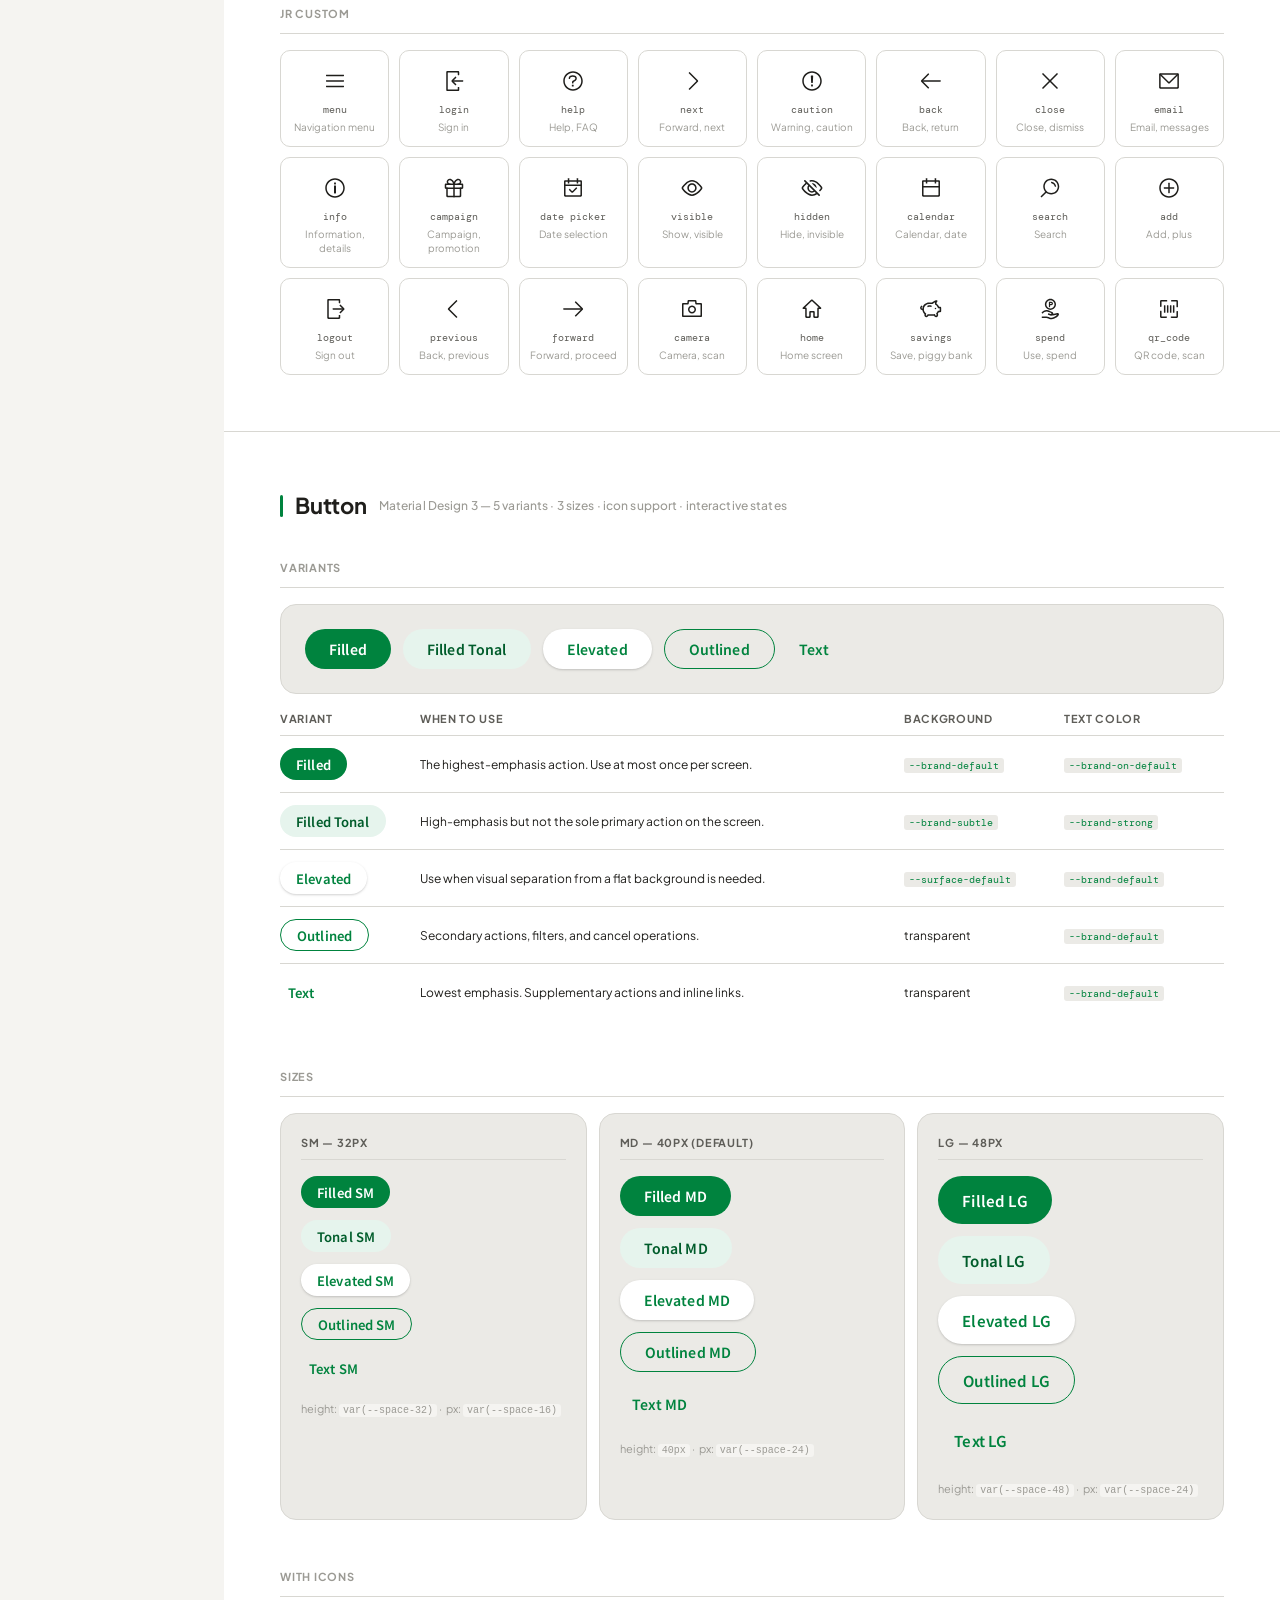
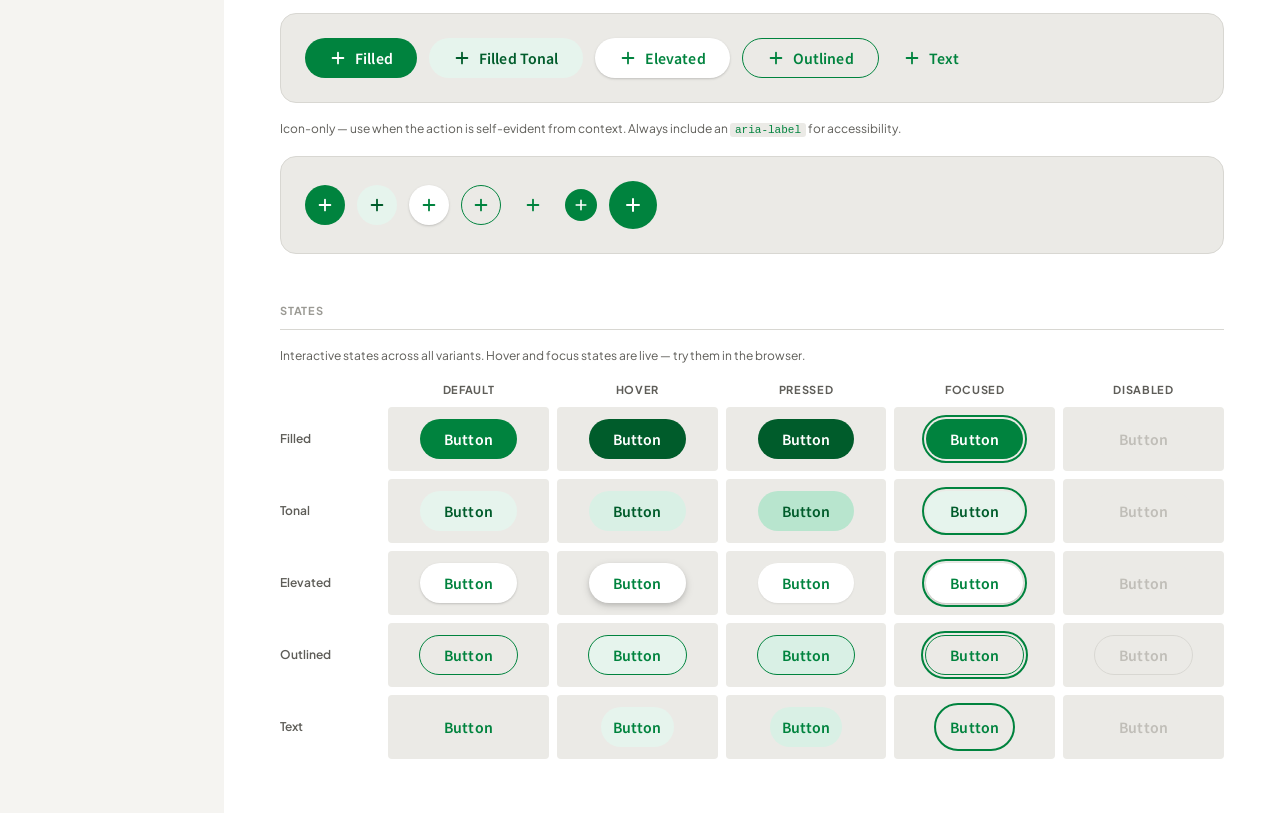
==== commit 5d6785be: "Sync typography section with Figma and tokenize all type scale values - Add missing display/xlarge t" ====
--- a/Design system/index.html
+++ b/Design system/index.html
@@ -1759,7 +1759,7 @@
       <button class="cl-accordion-trigger" id="cl-trigger" aria-expanded="false" aria-controls="cl-body">
         <div class="cl-accordion-summary">
           <span class="cl-accordion-latest-date">2026-04-13</span>
-          <span class="cl-accordion-headline">Type scale added · Component heights tokenized · Text Field display state</span>
+          <span class="cl-accordion-headline">Typography synced with Figma · Type scale added · Component heights tokenized · Text Field display state</span>
         </div>
         <svg class="cl-accordion-chevron" width="16" height="16" viewBox="0 0 16 16" fill="none" stroke="currentColor" stroke-width="1.5" stroke-linecap="round" stroke-linejoin="round">
           <path d="M4 6l4 4 4-4"/>
@@ -1819,6 +1819,28 @@
               </ul>
             </div>
 
+            <div class="cl-group">
+              <div class="cl-group-label">Typography</div>
+              <ul class="cl-list">
+                <li>
+                  <span class="cl-tag cl-tag--added">Added</span>
+                  <code>display/xlarge</code> — 45px · W700 · lh 54px · ls −0.2px (Hiragino Sans W7). Previously missing from the DS site; now matches Figma source.
+                </li>
+                <li>
+                  <span class="cl-tag cl-tag--added">Added</span>
+                  SF Pro numeric scale — 4 new tokens: <code>--type-numeric-xl-*</code> (40px · W600), <code>--type-numeric-lg-*</code> (22px · W700), <code>--type-numeric-md-*</code> (17px · W600), <code>--type-numeric-sm-*</code> (13px · W500). Replaces the old <code>--type-display-balance-*</code> group.
+                </li>
+                <li>
+                  <span class="cl-tag cl-tag--fixed">Fixed</span>
+                  <code>heading/medium</code> size was off-spec — <code>18px</code> → <code>20px</code>. Removed incorrect letter-spacing of <code>−0.1px</code> (Figma specifies 0%).
+                </li>
+                <li>
+                  <span class="cl-tag cl-tag--changed">Changed</span>
+                  All 17 type scale preview rows now reference <code>var(--type-*)</code> CSS variables instead of hardcoded pixel values.
+                </li>
+              </ul>
+            </div>
+
           </div>
         </div>
 
@@ -2059,7 +2081,7 @@
     <div class="section-header">
       <div class="section-bar"></div>
       <h2>Typography</h2>
-      <span class="section-desc">16 tokens · Hiragino Sans (JP) · SF Pro (numerals) · iOS + Android mapped</span>
+      <span class="section-desc">17 tokens · Hiragino Sans (JP) · SF Pro (numerals) · iOS + Android mapped</span>
     </div>
 
     <!-- Font stack cards -->
@@ -2070,7 +2092,7 @@
         <div class="type-font-card-desc">All kana, kanji, and mixed JP/Latin body text</div>
       </div>
       <div class="type-font-card">
-        <div class="type-font-card-title">Numerals &amp; currency</div>
+        <div class="type-font-card-title">Latin &amp; Numerals</div>
         <div class="type-font-card-mono">SF Pro Display / Text, tabular figures</div>
         <div class="type-font-card-desc">All digits, ¥ symbol, time, fares, balances</div>
       </div>
@@ -2081,19 +2103,19 @@
       <div class="subsection-title">Display</div>
       <div class="type-scale">
         <div class="type-row">
-          <div class="type-preview"><p style="font-size:40px;font-weight:700;line-height:46px;letter-spacing:-1px;font-variant-numeric:tabular-nums;font-family:var(--font-en);color:var(--text-primary)">¥3,240</p></div>
+          <div class="type-preview"><p style="font-size:var(--type-display-xl-size);font-weight:var(--type-display-xl-weight);line-height:var(--type-display-xl-lh);letter-spacing:var(--type-display-xl-ls);font-family:var(--font-jp);color:var(--text-primary)">はじめよう</p></div>
           <div class="type-meta">
-            <div class="type-token">display/balance</div>
-            <div class="type-spec">40px · W700 · lh 46px · ls −1px</div>
-            <div class="type-note">SF Pro — numerals only</div>
-            <div class="type-platform"><span>iOS: largeTitle, SF Pro Display</span><span>Android: displaySmall, tabular</span></div>
+            <div class="type-token">display/xlarge</div>
+            <div class="type-spec">45px · W700 · lh 54px · ls −0.2px</div>
+            <div class="type-note">Hiragino Sans W7</div>
+            <div class="type-platform"><span>iOS: largeTitle, SF Pro Display</span><span>Android: displaySmall</span></div>
           </div>
           <div class="type-aside">
-            <div class="type-usage">IC card balance — the most prominent number in the app</div>
+            <div class="type-usage">IC card balance hero text — largest Japanese style in the app</div>
           </div>
         </div>
         <div class="type-row">
-          <div class="type-preview"><p style="font-size:34px;font-weight:700;line-height:41px;letter-spacing:-0.5px;color:var(--text-primary)">Suicaで、どこへでも。</p></div>
+          <div class="type-preview"><p style="font-size:var(--type-display-lg-size);font-weight:var(--type-display-lg-weight);line-height:var(--type-display-lg-lh);letter-spacing:var(--type-display-lg-ls);font-family:var(--font-jp);color:var(--text-primary)">Suicaで、どこへでも。</p></div>
           <div class="type-meta">
             <div class="type-token">display/large</div>
             <div class="type-spec">34px · W700 · lh 41px · ls −0.5px</div>
@@ -2105,7 +2127,7 @@
           </div>
         </div>
         <div class="type-row">
-          <div class="type-preview"><p style="font-size:28px;font-weight:700;line-height:36px;letter-spacing:-0.3px;color:var(--text-primary)">チャージ完了</p></div>
+          <div class="type-preview"><p style="font-size:var(--type-display-sm-size);font-weight:var(--type-display-sm-weight);line-height:var(--type-display-sm-lh);letter-spacing:var(--type-display-sm-ls);font-family:var(--font-jp);color:var(--text-primary)">チャージ完了</p></div>
           <div class="type-meta">
             <div class="type-token">display/small</div>
             <div class="type-spec">28px · W700 · lh 36px · ls −0.3px</div>
@@ -2124,7 +2146,7 @@
       <div class="subsection-title">Heading</div>
       <div class="type-scale">
         <div class="type-row">
-          <div class="type-preview"><p style="font-size:22px;font-weight:600;line-height:30px;letter-spacing:-0.2px;color:var(--text-primary)">利用履歴</p></div>
+          <div class="type-preview"><p style="font-size:var(--type-heading-lg-size);font-weight:var(--type-heading-lg-weight);line-height:var(--type-heading-lg-lh);letter-spacing:var(--type-heading-lg-ls);font-family:var(--font-jp);color:var(--text-primary)">利用履歴</p></div>
           <div class="type-meta">
             <div class="type-token">heading/large</div>
             <div class="type-spec">22px · W600 · lh 30px · ls −0.2px</div>
@@ -2136,10 +2158,10 @@
           </div>
         </div>
         <div class="type-row">
-          <div class="type-preview"><p style="font-size:18px;font-weight:600;line-height:26px;letter-spacing:-0.1px;color:var(--text-primary)">定期券情報</p></div>
+          <div class="type-preview"><p style="font-size:var(--type-heading-md-size);font-weight:var(--type-heading-md-weight);line-height:var(--type-heading-md-lh);font-family:var(--font-jp);color:var(--text-primary)">定期券情報</p></div>
           <div class="type-meta">
             <div class="type-token">heading/medium</div>
-            <div class="type-spec">18px · W600 · lh 26px · ls −0.1px</div>
+            <div class="type-spec">20px · W600 · lh 26px</div>
             <div class="type-note">Hiragino Sans W6</div>
             <div class="type-platform"><span>iOS: title3</span><span>Android: headlineSmall</span></div>
           </div>
@@ -2148,7 +2170,7 @@
           </div>
         </div>
         <div class="type-row">
-          <div class="type-preview"><p style="font-size:15px;font-weight:600;line-height:22px;letter-spacing:0;color:var(--text-primary)">品川 → 新宿</p></div>
+          <div class="type-preview"><p style="font-size:var(--type-heading-sm-size);font-weight:var(--type-heading-sm-weight);line-height:var(--type-heading-sm-lh);font-family:var(--font-jp);color:var(--text-primary)">品川 → 新宿</p></div>
           <div class="type-meta">
             <div class="type-token">heading/small</div>
             <div class="type-spec">15px · W600 · lh 22px</div>
@@ -2167,11 +2189,11 @@
       <div class="subsection-title">Body</div>
       <div class="type-scale">
         <div class="type-row">
-          <div class="type-preview"><p style="font-size:17px;font-weight:400;line-height:28px;letter-spacing:0;color:var(--text-primary)">Suicaはご利用の交通機関でチャージできます。</p></div>
+          <div class="type-preview"><p style="font-size:var(--type-body-lg-size);font-weight:var(--type-body-lg-weight);line-height:var(--type-body-lg-lh);font-family:var(--font-jp);color:var(--text-primary)">Suicaはご利用の交通機関でチャージできます。</p></div>
           <div class="type-meta">
             <div class="type-token">body/large</div>
             <div class="type-spec">17px · W400 · lh 28px</div>
-            <div class="type-note">Hiragino Sans W3</div>
+            <div class="type-note">Hiragino Sans W4</div>
             <div class="type-platform"><span>iOS: body</span><span>Android: bodyLarge</span></div>
           </div>
           <div class="type-aside">
@@ -2179,11 +2201,11 @@
           </div>
         </div>
         <div class="type-row">
-          <div class="type-preview"><p style="font-size:15px;font-weight:400;line-height:24px;letter-spacing:0;color:var(--text-primary)">2024年3月26日 08:42</p></div>
+          <div class="type-preview"><p style="font-size:var(--type-body-md-size);font-weight:var(--type-body-md-weight);line-height:var(--type-body-md-lh);font-family:var(--font-jp);color:var(--text-primary)">2024年3月26日 08:42</p></div>
           <div class="type-meta">
             <div class="type-token">body/medium</div>
             <div class="type-spec">15px · W400 · lh 24px</div>
-            <div class="type-note">Hiragino Sans W3</div>
+            <div class="type-note">Hiragino Sans W4</div>
             <div class="type-platform"><span>iOS: subheadline</span><span>Android: bodyMedium</span></div>
           </div>
           <div class="type-aside">
@@ -2191,11 +2213,11 @@
           </div>
         </div>
         <div class="type-row">
-          <div class="type-preview"><p style="font-size:13px;font-weight:400;line-height:20px;letter-spacing:0;color:var(--text-primary)">有効期限：2026年3月31日</p></div>
+          <div class="type-preview"><p style="font-size:var(--type-body-sm-size);font-weight:var(--type-body-sm-weight);line-height:var(--type-body-sm-lh);font-family:var(--font-jp);color:var(--text-primary)">有効期限：2026年3月31日</p></div>
           <div class="type-meta">
             <div class="type-token">body/small</div>
             <div class="type-spec">13px · W400 · lh 20px</div>
-            <div class="type-note">Hiragino Sans W3</div>
+            <div class="type-note">Hiragino Sans W4</div>
             <div class="type-platform"><span>iOS: footnote</span><span>Android: bodySmall</span></div>
           </div>
           <div class="type-aside">
@@ -2210,7 +2232,7 @@
       <div class="subsection-title">Label</div>
       <div class="type-scale">
         <div class="type-row">
-          <div class="type-preview"><p style="font-size:15px;font-weight:500;line-height:20px;letter-spacing:0;color:var(--text-primary)">チャージする</p></div>
+          <div class="type-preview"><p style="font-size:var(--type-label-lg-size);font-weight:var(--type-label-lg-weight);line-height:var(--type-label-lg-lh);font-family:var(--font-jp);color:var(--text-primary)">チャージする</p></div>
           <div class="type-meta">
             <div class="type-token">label/large</div>
             <div class="type-spec">15px · W500 · lh 20px</div>
@@ -2222,10 +2244,10 @@
           </div>
         </div>
         <div class="type-row">
-          <div class="type-preview"><p style="font-size:13px;font-weight:500;line-height:18px;letter-spacing:0.1px;color:var(--text-primary)">定期券</p></div>
+          <div class="type-preview"><p style="font-size:var(--type-label-md-size);font-weight:var(--type-label-md-weight);line-height:var(--type-label-md-lh);font-family:var(--font-jp);color:var(--text-primary)">定期券</p></div>
           <div class="type-meta">
             <div class="type-token">label/medium</div>
-            <div class="type-spec">13px · W500 · lh 18px · ls 0.1px</div>
+            <div class="type-spec">13px · W500 · lh 18px</div>
             <div class="type-note">Hiragino Sans W5</div>
             <div class="type-platform"><span>iOS: footnote W5</span><span>Android: labelMedium</span></div>
           </div>
@@ -2234,7 +2256,7 @@
           </div>
         </div>
         <div class="type-row">
-          <div class="type-preview"><p style="font-size:11px;font-weight:500;line-height:14px;letter-spacing:0.3px;color:var(--text-primary)">残高</p></div>
+          <div class="type-preview"><p style="font-size:var(--type-label-sm-size);font-weight:var(--type-label-sm-weight);line-height:var(--type-label-sm-lh);letter-spacing:var(--type-label-sm-ls);font-family:var(--font-jp);color:var(--text-primary)">残高</p></div>
           <div class="type-meta">
             <div class="type-token">label/small</div>
             <div class="type-spec">11px · W500 · lh 14px · ls 0.3px</div>
@@ -2253,7 +2275,7 @@
       <div class="subsection-title">Caption</div>
       <div class="type-scale">
         <div class="type-row">
-          <div class="type-preview"><p style="font-size:11px;font-weight:400;line-height:14px;letter-spacing:0;color:var(--text-secondary)">※ご利用には条件があります</p></div>
+          <div class="type-preview"><p style="font-size:var(--type-caption-size);font-weight:var(--type-caption-weight);line-height:var(--type-caption-lh);font-family:var(--font-jp);color:var(--text-secondary)">※ご利用には条件があります</p></div>
           <div class="type-meta">
             <div class="type-token">caption/default</div>
             <div class="type-spec">11px · W400 · lh 14px</div>
@@ -2275,48 +2297,48 @@
       </div>
       <div class="type-scale">
         <div class="type-row">
-          <div class="type-preview"><p style="font-size:40px;font-weight:700;line-height:46px;letter-spacing:-1px;font-variant-numeric:tabular-nums;font-family:var(--font-en);color:var(--text-primary)">¥3,240</p></div>
+          <div class="type-preview"><p style="font-size:var(--type-numeric-xl-size);font-weight:var(--type-numeric-xl-weight);line-height:var(--type-numeric-xl-lh);letter-spacing:var(--type-numeric-xl-ls);font-variant-numeric:tabular-nums;font-family:var(--font-en);color:var(--text-primary)">¥3,240</p></div>
           <div class="type-meta">
-            <div class="type-token">display/balance</div>
-            <div class="type-spec">40px · W700 · lh 46px · ls −1px · tabular</div>
-            <div class="type-note">SF Pro Display — tabular figures</div>
+            <div class="type-token">numeric/xlarge</div>
+            <div class="type-spec">40px · W600 · lh 48px · ls −0.2px · tabular</div>
+            <div class="type-note">SF Pro Display — Semibold</div>
             <div class="type-platform"><span>iOS: largeTitle, SF Pro Display</span><span>Android: displaySmall, tabular</span></div>
           </div>
           <div class="type-aside">
-            <div class="type-usage">IC card balance — the most prominent number in the app</div>
+            <div class="type-usage">IC card balance — most prominent number in the app</div>
           </div>
         </div>
         <div class="type-row">
-          <div class="type-preview"><p style="font-size:22px;font-weight:700;line-height:28px;letter-spacing:-0.2px;font-variant-numeric:tabular-nums;font-family:var(--font-en);color:var(--text-primary)">¥198</p></div>
+          <div class="type-preview"><p style="font-size:var(--type-numeric-lg-size);font-weight:var(--type-numeric-lg-weight);line-height:var(--type-numeric-lg-lh);font-variant-numeric:tabular-nums;font-family:var(--font-en);color:var(--text-primary)">¥198</p></div>
           <div class="type-meta">
-            <div class="type-token">numeric/fare</div>
-            <div class="type-spec">22px · W700 · lh 28px · ls −0.2px · tabular</div>
-            <div class="type-note">SF Pro Display — tabular figures</div>
-            <div class="type-platform"><span>iOS: title2, SF Pro, tabular</span><span>Android: headlineMedium, tabular</span></div>
+            <div class="type-token">numeric/large</div>
+            <div class="type-spec">22px · W700 · lh 26px · tabular</div>
+            <div class="type-note">SF Pro Display — Bold</div>
+            <div class="type-platform"><span>iOS: title2, SF Pro, tabular</span><span>Android: headlineMedium</span></div>
           </div>
           <div class="type-aside">
             <div class="type-usage">Fare amounts, transaction prices</div>
           </div>
         </div>
         <div class="type-row">
-          <div class="type-preview"><p style="font-size:17px;font-weight:600;line-height:22px;letter-spacing:0;font-variant-numeric:tabular-nums;font-family:var(--font-en);color:var(--text-primary)">¥1,080 → ¥882</p></div>
+          <div class="type-preview"><p style="font-size:var(--type-numeric-md-size);font-weight:var(--type-numeric-md-weight);line-height:var(--type-numeric-md-lh);font-variant-numeric:tabular-nums;font-family:var(--font-en);color:var(--text-primary)">¥1,080 → ¥882</p></div>
           <div class="type-meta">
             <div class="type-token">numeric/medium</div>
             <div class="type-spec">17px · W600 · lh 22px · tabular</div>
-            <div class="type-note">SF Pro Text — tabular figures</div>
-            <div class="type-platform"><span>iOS: body W6, SF Pro, tabular</span><span>Android: bodyLarge W600, tabular</span></div>
+            <div class="type-note">SF Pro — Semibold</div>
+            <div class="type-platform"><span>iOS: body W6, SF Pro, tabular</span><span>Android: bodyLarge W600</span></div>
           </div>
           <div class="type-aside">
             <div class="type-usage">Inline amounts, point values in lists</div>
           </div>
         </div>
         <div class="type-row">
-          <div class="type-preview"><p style="font-size:13px;font-weight:500;line-height:18px;letter-spacing:0;font-variant-numeric:tabular-nums;font-family:var(--font-en);color:var(--text-primary)">08:42:33</p></div>
+          <div class="type-preview"><p style="font-size:var(--type-numeric-sm-size);font-weight:var(--type-numeric-sm-weight);line-height:var(--type-numeric-sm-lh);font-variant-numeric:tabular-nums;font-family:var(--font-en);color:var(--text-primary)">08:42:33</p></div>
           <div class="type-meta">
             <div class="type-token">numeric/small</div>
-            <div class="type-spec">13px · W500 · lh 18px · tabular</div>
-            <div class="type-note">SF Pro Text — tabular figures</div>
-            <div class="type-platform"><span>iOS: footnote W5, SF Pro, tabular</span><span>Android: bodySmall W500, tabular</span></div>
+            <div class="type-spec">13px · W500 · lh 17px · tabular</div>
+            <div class="type-note">SF Pro — Medium</div>
+            <div class="type-platform"><span>iOS: footnote W5, SF Pro, tabular</span><span>Android: bodySmall W500</span></div>
           </div>
           <div class="type-aside">
             <div class="type-usage">Small amounts, timestamps with seconds</div>
--- a/Design system/tokens.css
+++ b/Design system/tokens.css
@@ -212,12 +212,12 @@
   --font-jp: "Hiragino Sans", "Noto Sans JP", -apple-system, sans-serif;
   --font-en: -apple-system, "Inter", sans-serif;
 
-  /* ─── Typography: Type scale ────────────────────── */
-  /* display/balance */
-  --type-display-balance-size:   40px;
-  --type-display-balance-weight: 700;
-  --type-display-balance-lh:     46px;
-  --type-display-balance-ls:    -1px;
+  /* ─── Typography: Type scale — Hiragino ─────────── */
+  /* display/xlarge */
+  --type-display-xl-size:   45px;
+  --type-display-xl-weight: 700;
+  --type-display-xl-lh:     54px;
+  --type-display-xl-ls:    -0.2px;
 
   /* display/large */
   --type-display-lg-size:   34px;
@@ -238,10 +238,9 @@
   --type-heading-lg-ls:    -0.2px;
 
   /* heading/medium */
-  --type-heading-md-size:   18px;
+  --type-heading-md-size:   20px;
   --type-heading-md-weight: 600;
   --type-heading-md-lh:     26px;
-  --type-heading-md-ls:    -0.1px;
 
   /* heading/small */
   --type-heading-sm-size:   15px;
@@ -283,4 +282,26 @@
   --type-caption-size:   11px;
   --type-caption-weight: 400;
   --type-caption-lh:     14px;
+
+  /* ─── Typography: Type scale — SF Pro (numeric) ─── */
+  /* numeric/xlarge — SF Pro Display, Semibold */
+  --type-numeric-xl-size:   40px;
+  --type-numeric-xl-weight: 600;
+  --type-numeric-xl-lh:     48px;
+  --type-numeric-xl-ls:    -0.2px;
+
+  /* numeric/large — SF Pro Display, Bold */
+  --type-numeric-lg-size:   22px;
+  --type-numeric-lg-weight: 700;
+  --type-numeric-lg-lh:     26px;
+
+  /* numeric/medium — SF Pro, Semibold */
+  --type-numeric-md-size:   17px;
+  --type-numeric-md-weight: 600;
+  --type-numeric-md-lh:     22px;
+
+  /* numeric/small — SF Pro, Medium */
+  --type-numeric-sm-size:   13px;
+  --type-numeric-sm-weight: 500;
+  --type-numeric-sm-lh:     17px;
 }
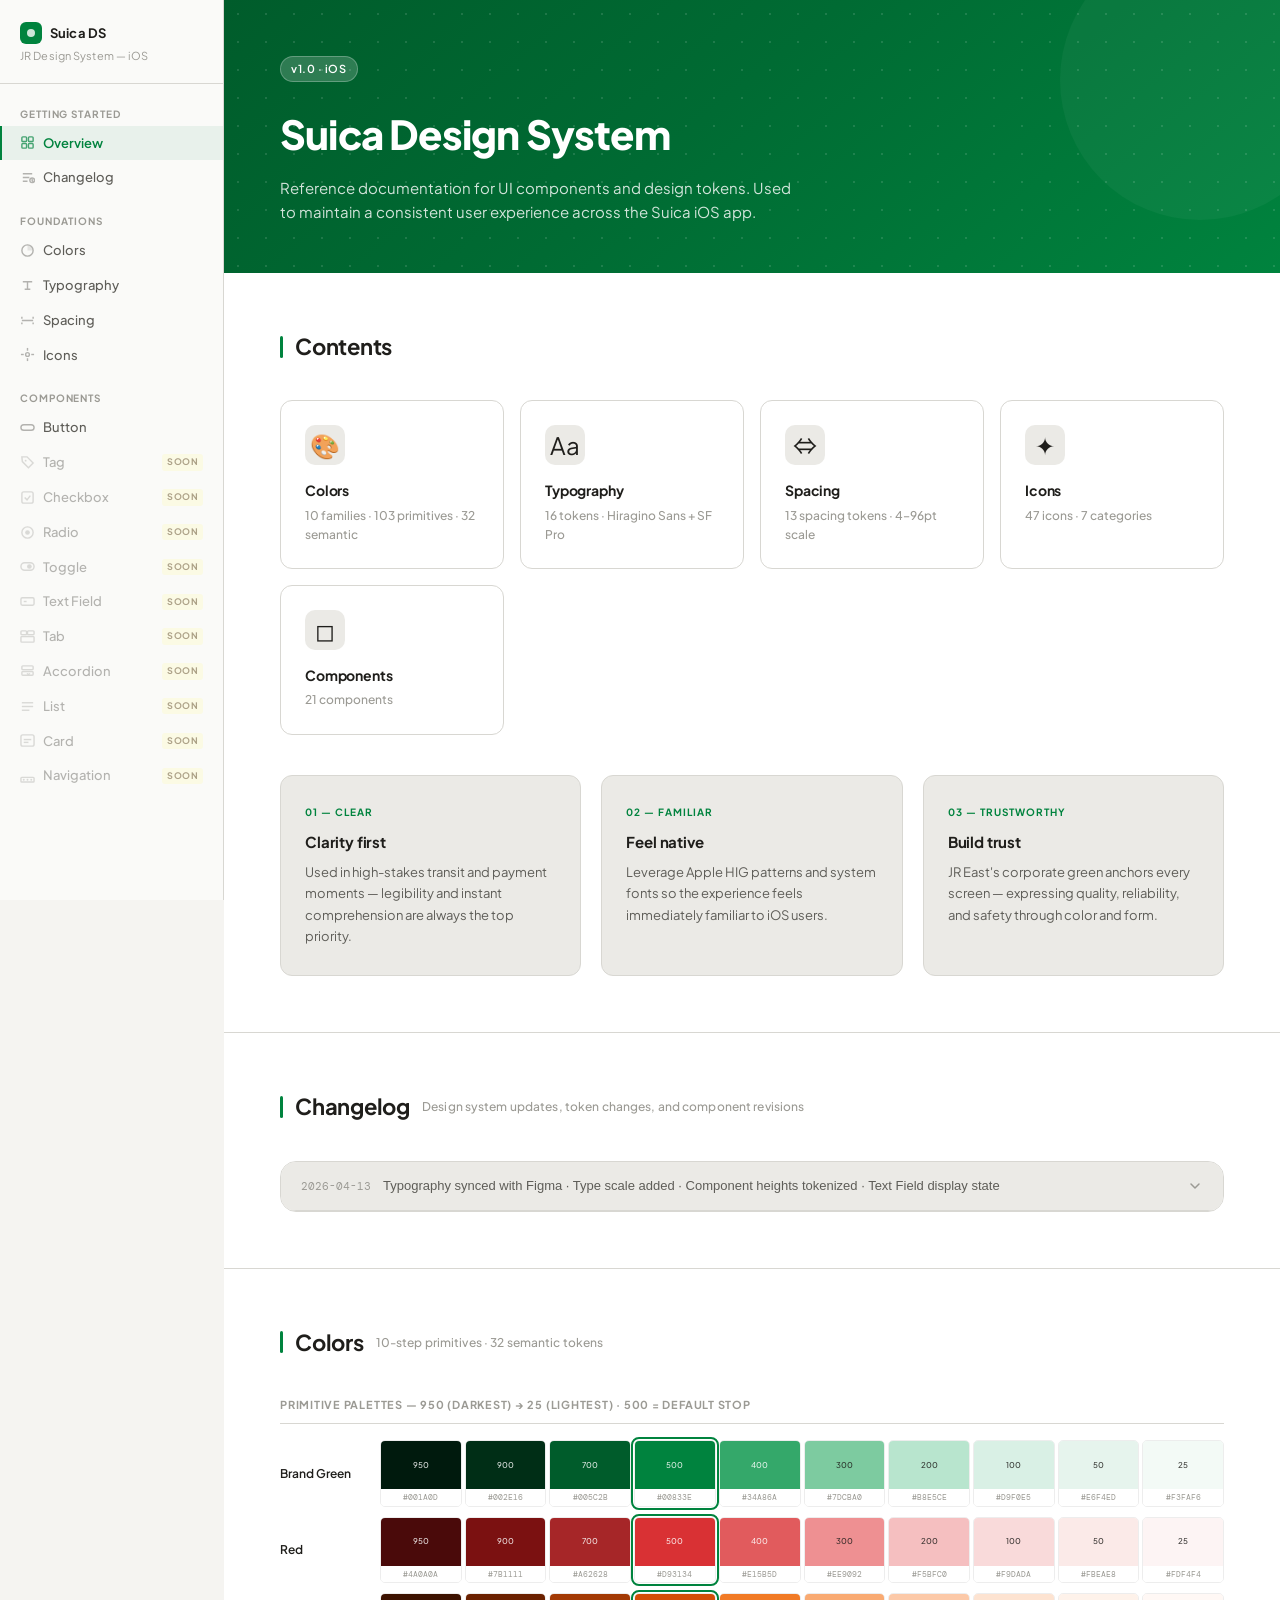
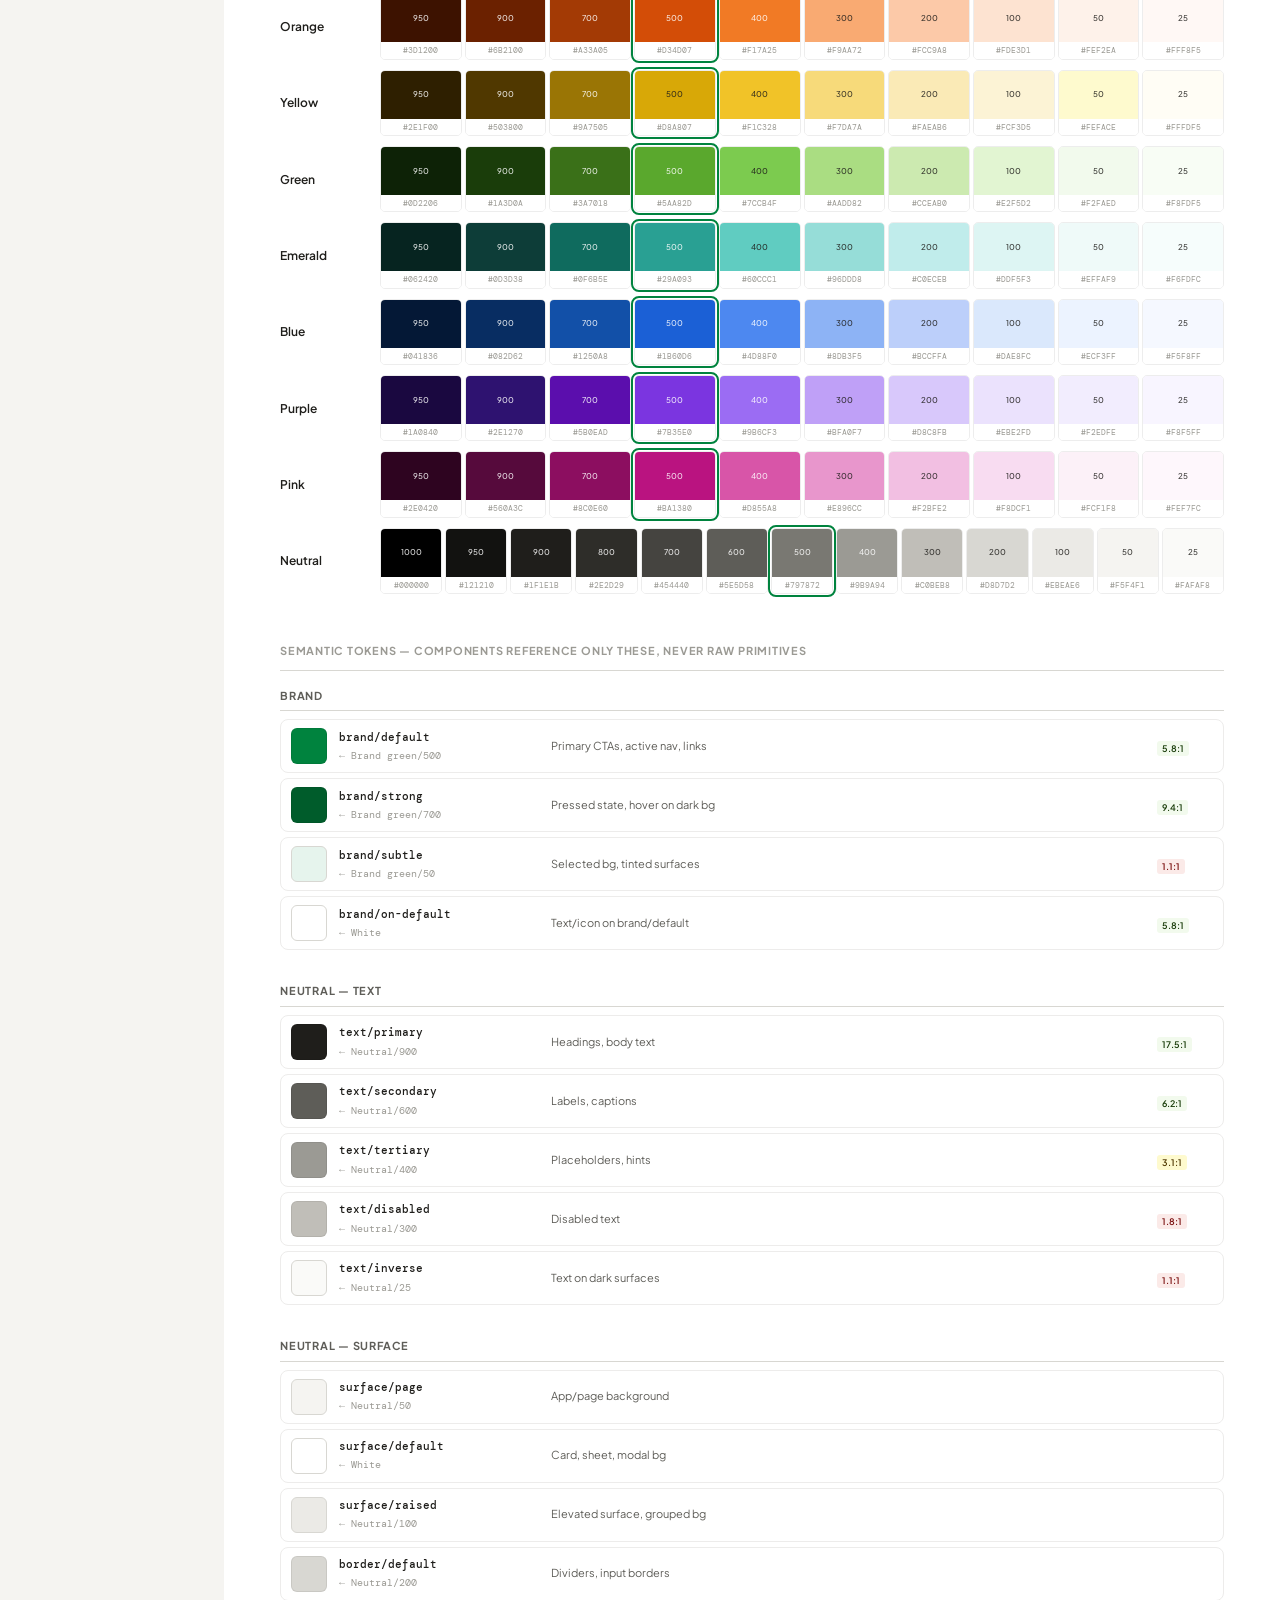
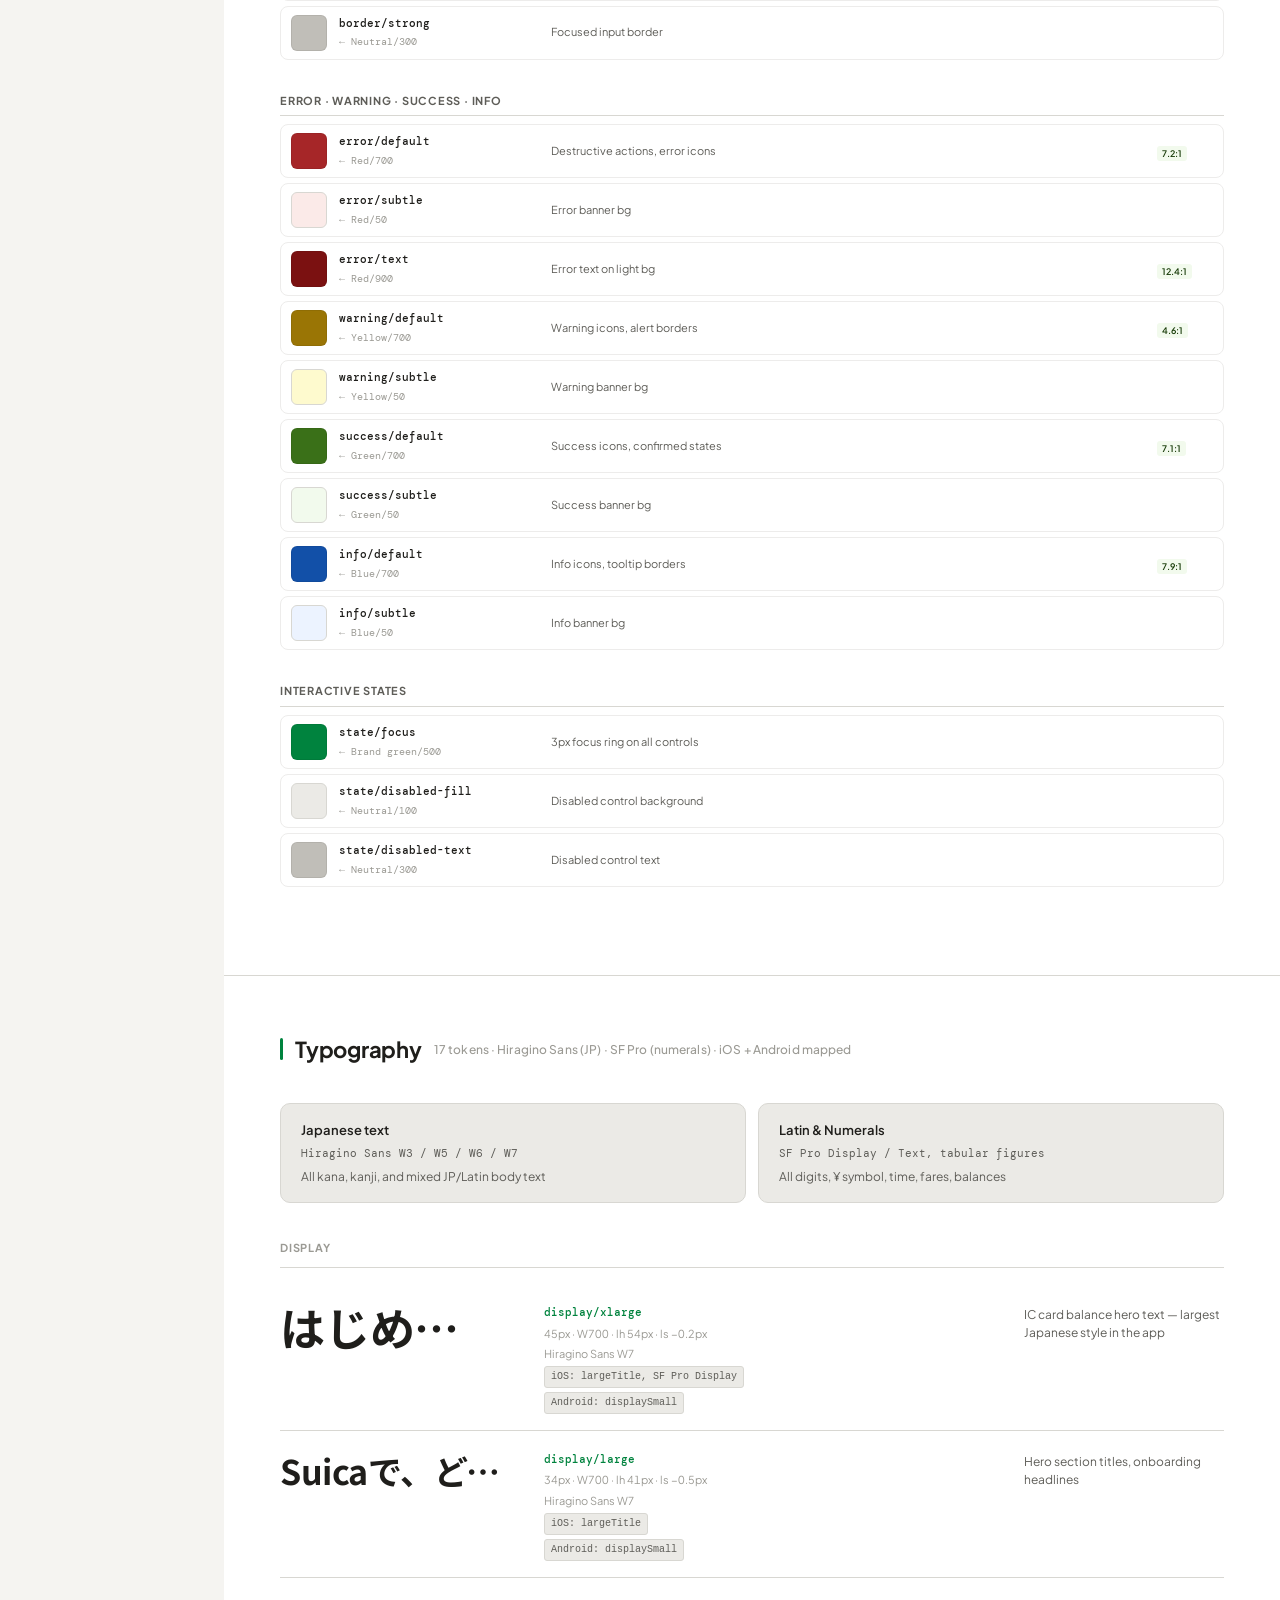
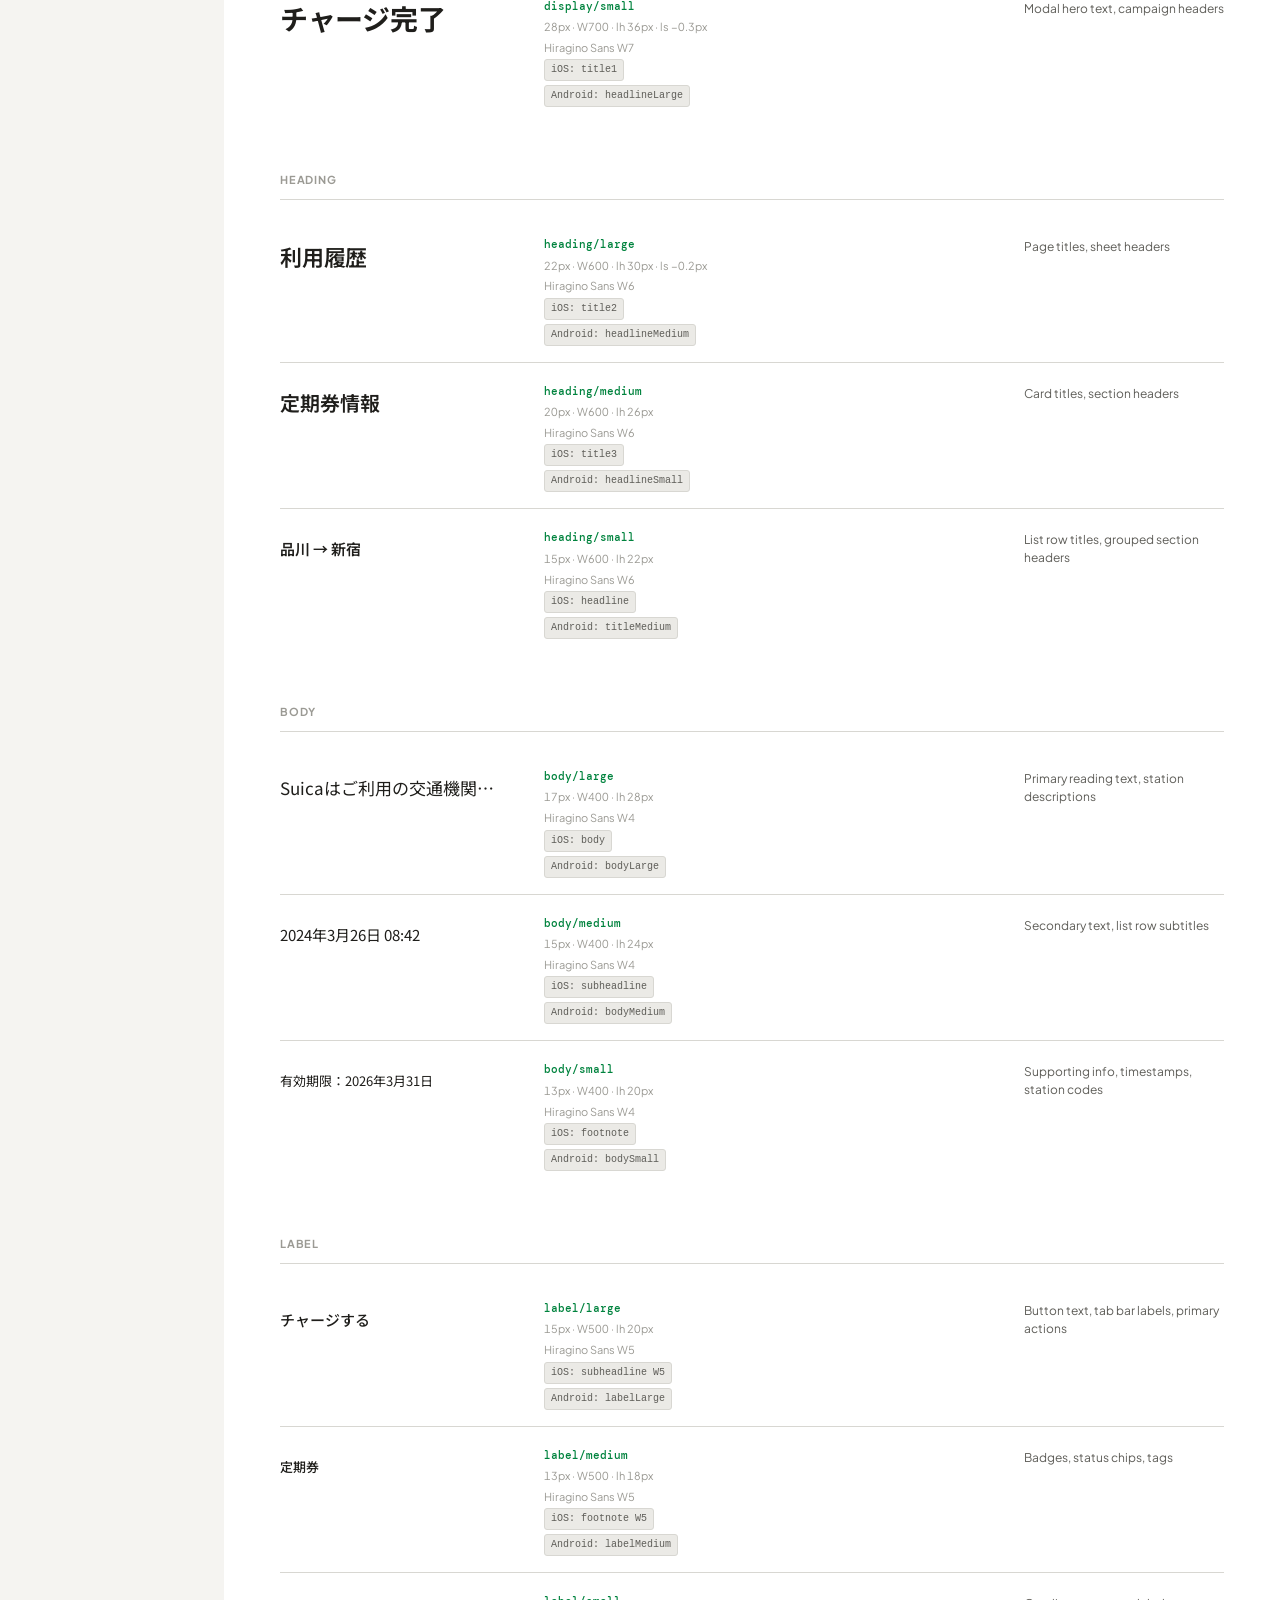
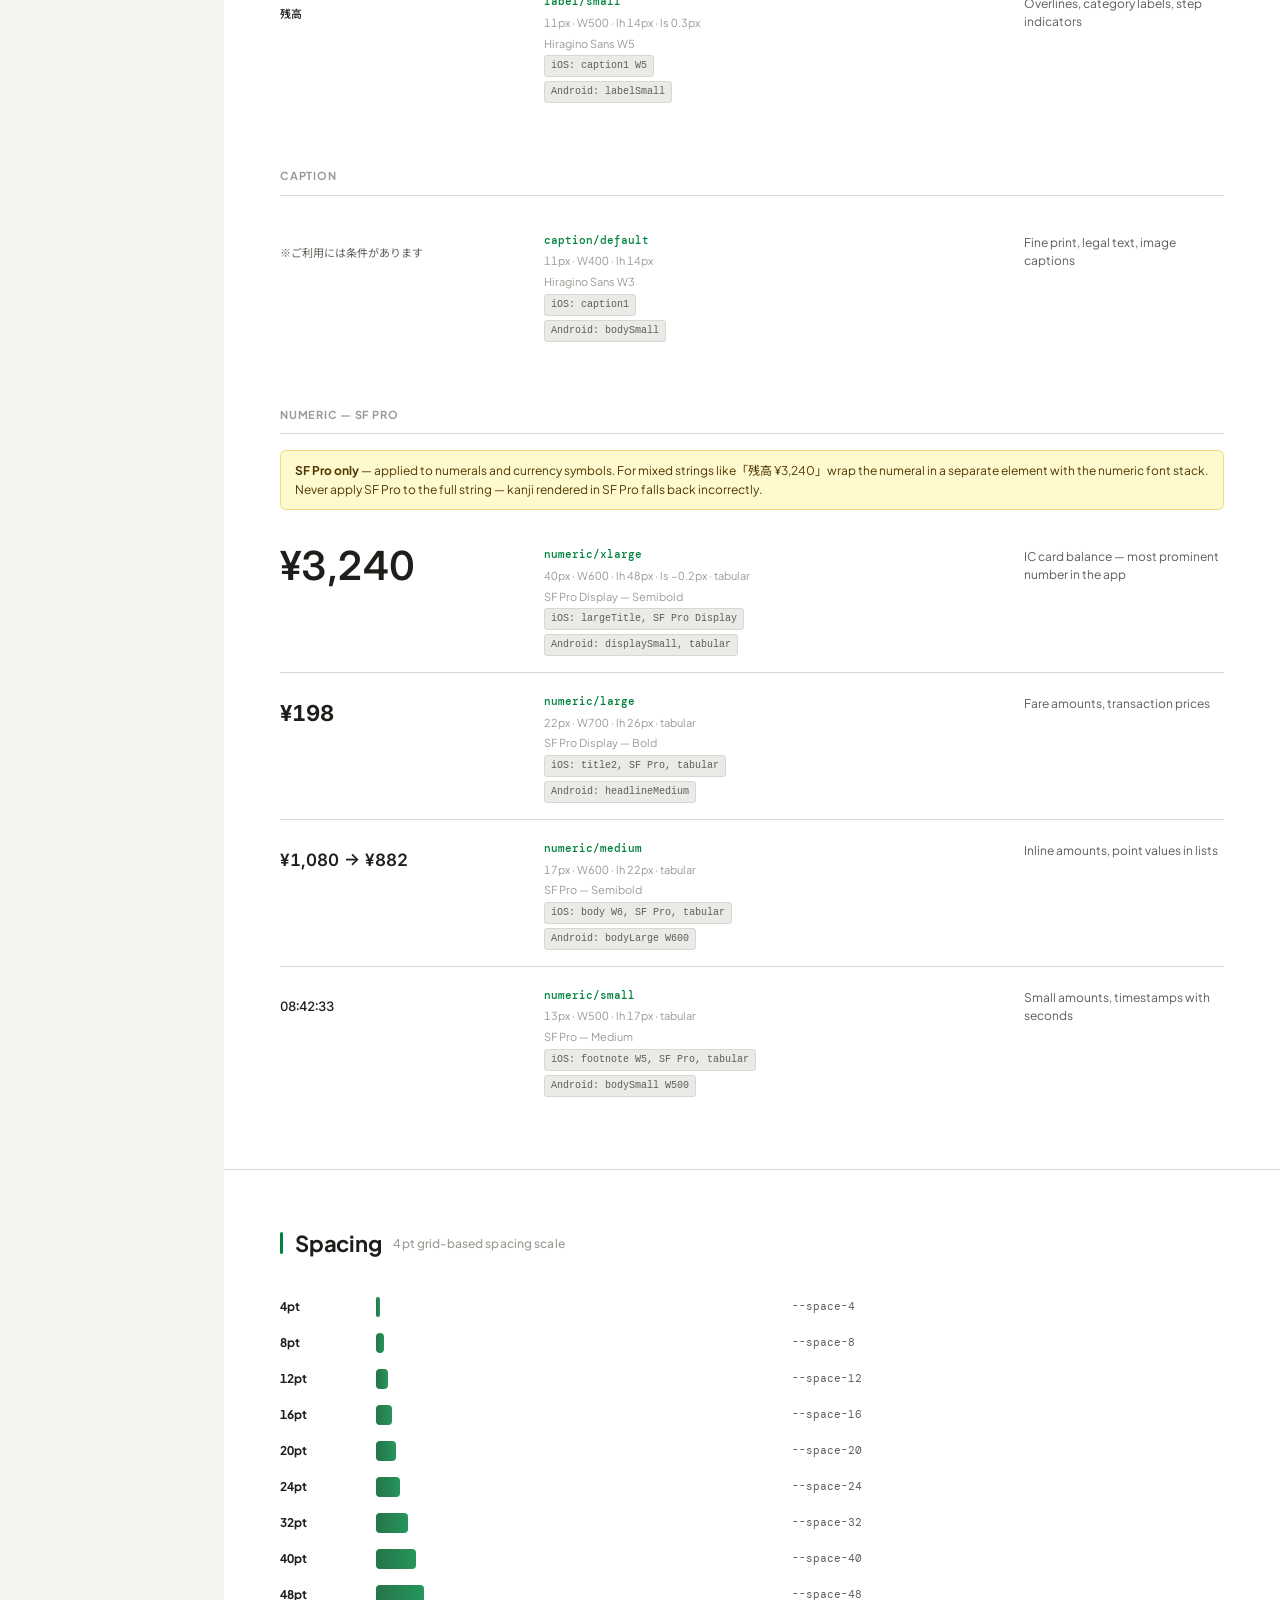
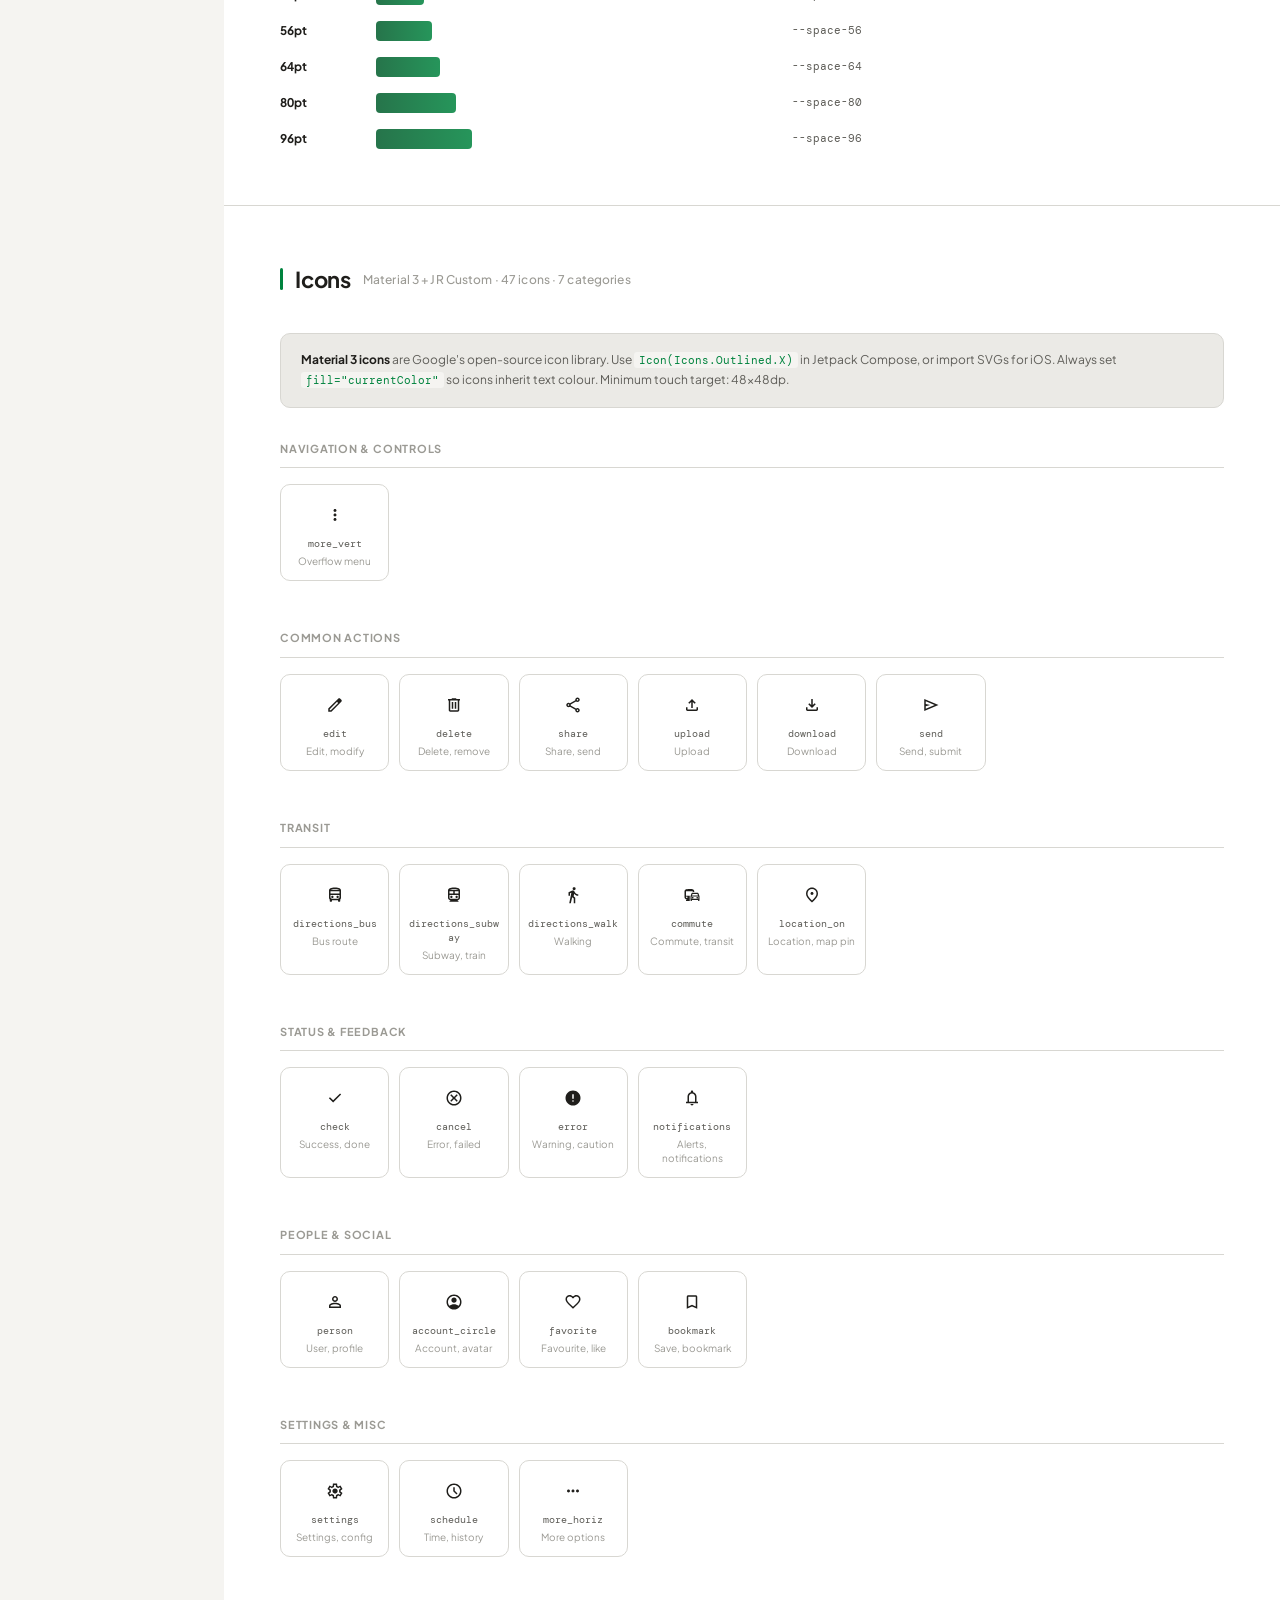
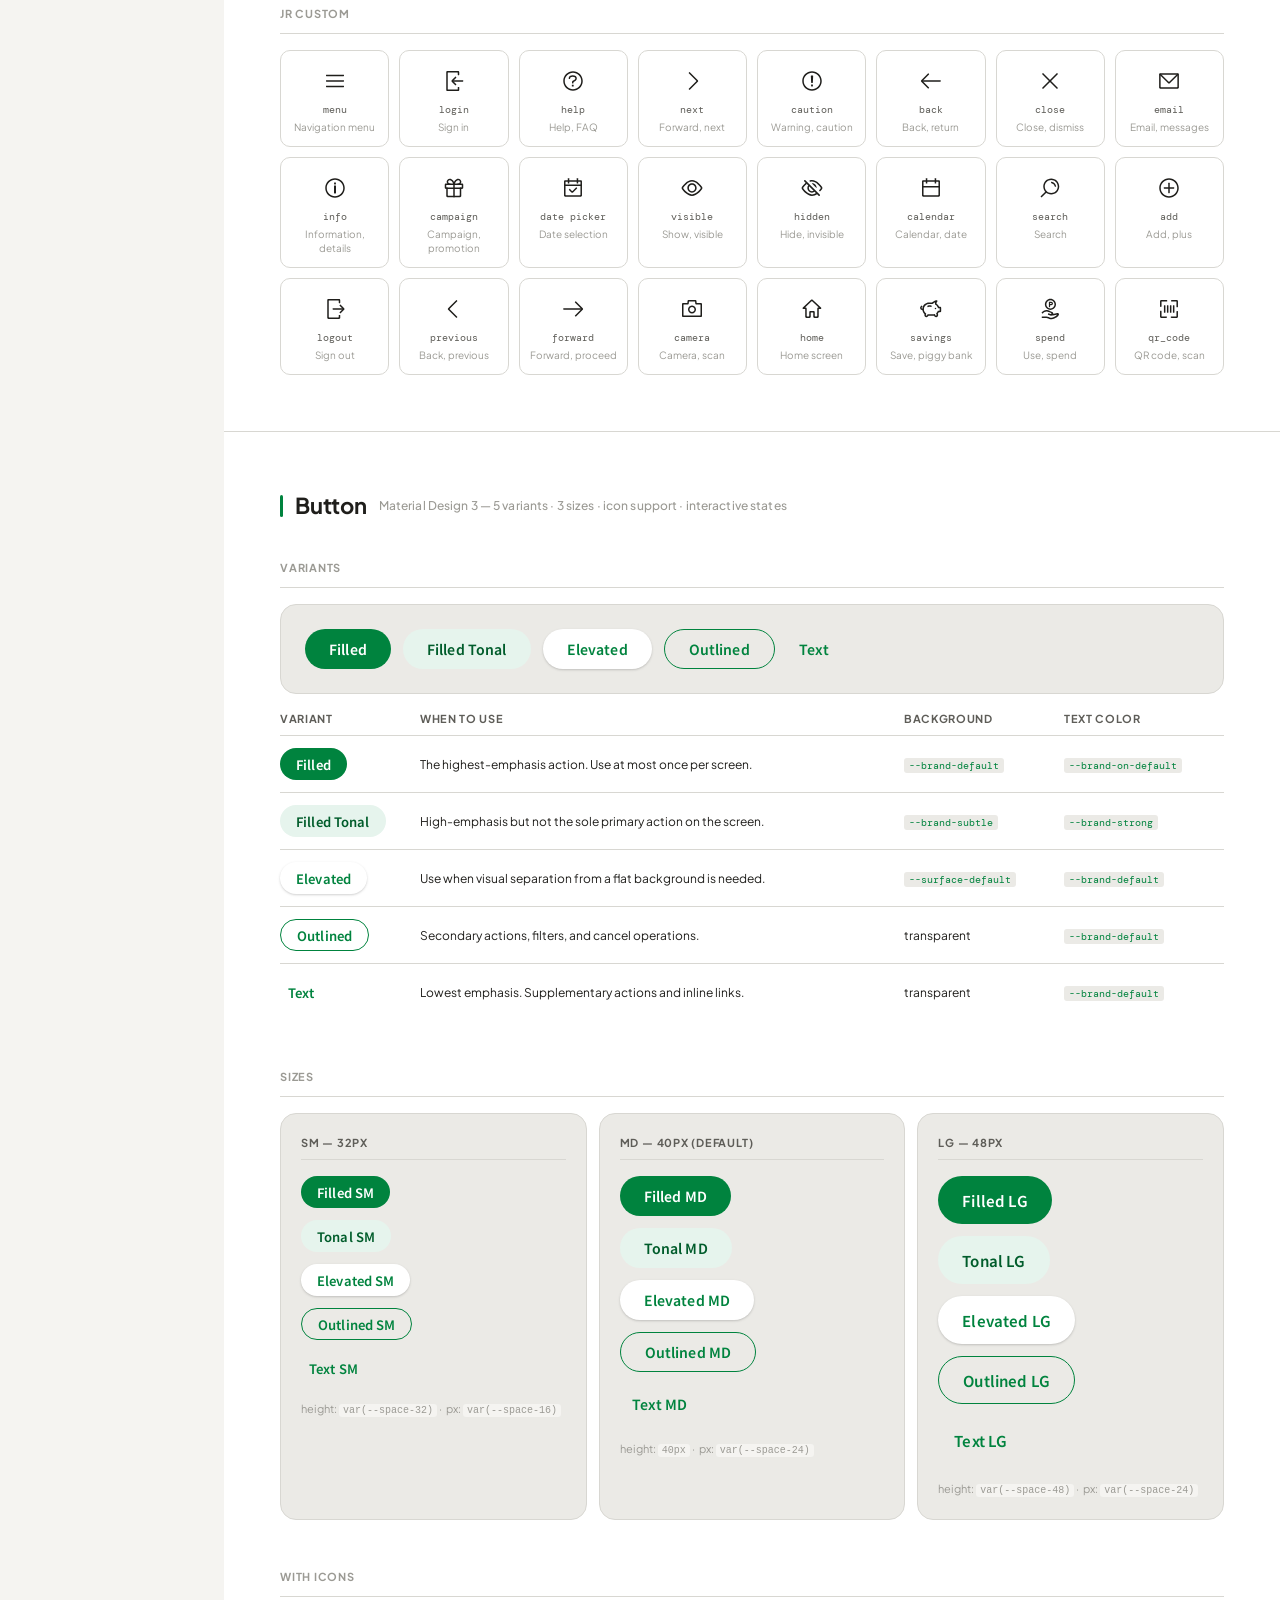
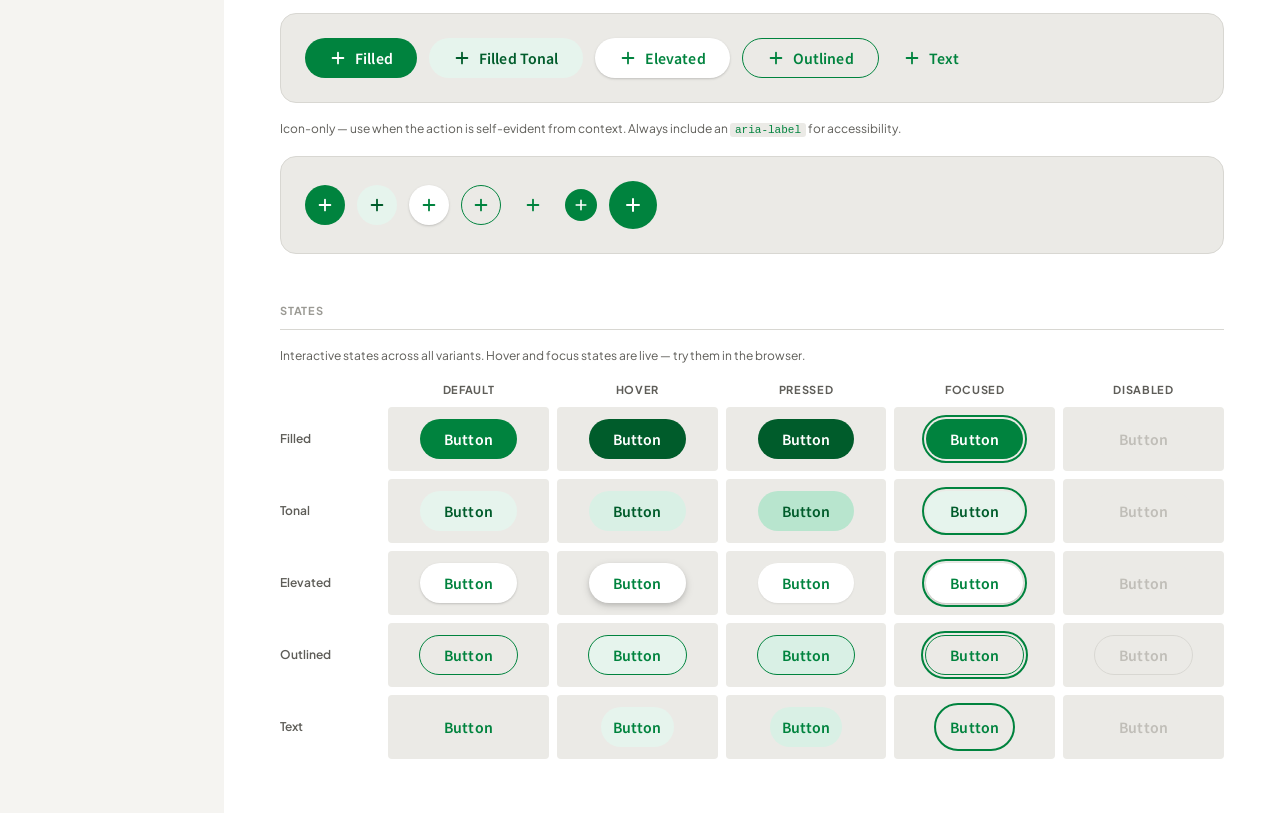
==== commit ff557474: "Tokenize all hardcoded values across DS site tokens.css: - Add --space-3/6/10 to fill spacing scale " ====
--- a/Design system/index.html
+++ b/Design system/index.html
@@ -26,7 +26,7 @@
 
     /* ─── Layout ─────────────────────────────────────── */
     .sidebar {
-      width: 224px;
+      width: var(--sidebar-width);
       flex-shrink: 0;
       position: sticky;
       top: 0;
@@ -46,7 +46,7 @@
     .sidebar-logo .logo-badge {
       display: inline-flex;
       align-items: center;
-      gap: 9px;
+      gap: var(--space-8);
     }
 
     .sidebar-logo .logo-dot {
@@ -65,7 +65,7 @@
       width: 8px;
       height: 8px;
       border-radius: 50%;
-      background: rgba(255,255,255,0.8);
+      background: var(--overlay-white-80);
     }
 
     .sidebar-logo .logo-name {
@@ -78,7 +78,7 @@
     .sidebar-logo .logo-sub {
       font-size: 11px;
       color: var(--text-tertiary);
-      margin-top: 3px;
+      margin-top: var(--space-3);
       letter-spacing: 0.01em;
     }
 
@@ -107,7 +107,7 @@
       text-decoration: none;
       border-radius: 0;
       border-left: 2px solid transparent;
-      transition: background 0.12s, color 0.12s, border-color 0.12s;
+      transition: background var(--duration-fast), color var(--duration-fast), border-color var(--duration-fast);
     }
 
     .nav-link:hover {
@@ -127,7 +127,7 @@
       height: 15px;
       opacity: 0.45;
       flex-shrink: 0;
-      transition: opacity 0.12s;
+      transition: opacity var(--duration-fast);
     }
 
     .nav-link.active .nav-icon,
@@ -155,7 +155,7 @@
       content: '';
       position: absolute;
       inset: 0;
-      background-image: radial-gradient(circle, rgba(255,255,255,0.12) 1.5px, transparent 1.5px);
+      background-image: radial-gradient(circle, var(--overlay-white-12) 1.5px, transparent 1.5px);
       background-size: 28px 28px;
       pointer-events: none;
     }
@@ -168,7 +168,7 @@
       width: 280px;
       height: 280px;
       border-radius: 50%;
-      background: rgba(255,255,255,0.04);
+      background: var(--overlay-white-04);
       pointer-events: none;
     }
 
@@ -183,7 +183,7 @@
     .page-hero p {
       font-size: 15px;
       opacity: 0.82;
-      max-width: 520px;
+      max-width: var(--prose-max-width);
       line-height: 1.65;
       font-weight: 400;
       position: relative;
@@ -192,12 +192,12 @@
     .page-hero .badge {
       display: inline-flex;
       align-items: center;
-      gap: 6px;
-      background: rgba(255,255,255,0.18);
-      border: 1px solid rgba(255,255,255,0.25);
+      gap: var(--space-6);
+      background: var(--overlay-white-18);
+      border: 1px solid var(--overlay-white-25);
       color: var(--brand-on-default);
       border-radius: 99px;
-      padding: 3px 10px;
+      padding: var(--space-3) var(--space-10);
       font-size: 11px;
       font-weight: 600;
       letter-spacing: 0.05em;
@@ -310,7 +310,7 @@
 
     .comm-swatches {
       display: flex;
-      gap: 6px;
+      gap: var(--space-6);
     }
 
     .comm-swatch {
@@ -341,7 +341,7 @@
 
     .stage-pair {
       display: flex;
-      gap: 6px;
+      gap: var(--space-6);
     }
 
     /* ─── Typography ─────────────────────────────────── */
@@ -466,7 +466,7 @@
       border: 1px solid var(--border-default);
       border-radius: 10px;
       padding: 20px;
-      transition: border-color 0.2s, box-shadow 0.2s, transform 0.2s;
+      transition: border-color var(--duration-normal), box-shadow var(--duration-normal), transform var(--duration-normal);
       cursor: default;
     }
 
@@ -515,7 +515,7 @@
       border-radius: 12px;
       text-decoration: none;
       color: inherit;
-      transition: border-color 0.2s, box-shadow 0.2s, transform 0.2s;
+      transition: border-color var(--duration-normal), box-shadow var(--duration-normal), transform var(--duration-normal);
     }
 
     .overview-card:hover {
@@ -635,7 +635,7 @@
     .palette-step-label {
       background: var(--surface-default);
       text-align: center;
-      padding: 3px 0;
+      padding: var(--space-3) 0;
       font-size: 8px;
       color: var(--text-tertiary);
       font-family: "DM Mono", monospace;
@@ -673,7 +673,7 @@
       background: var(--surface-default);
       margin-bottom: 5px;
       cursor: default;
-      transition: background 0.12s, border-color 0.12s, box-shadow 0.12s;
+      transition: background var(--duration-fast), border-color var(--duration-fast), box-shadow var(--duration-fast);
     }
 
     .semantic-row:hover {
@@ -749,7 +749,7 @@
     .icon-grid {
       display: grid;
       grid-template-columns: repeat(auto-fill, minmax(108px, 1fr));
-      gap: 10px;
+      gap: var(--space-10);
     }
 
     .icon-card {
@@ -761,7 +761,7 @@
       border-radius: 10px;
       text-align: center;
       cursor: default;
-      transition: border-color 0.15s, background 0.15s, transform 0.15s, box-shadow 0.15s;
+      transition: border-color var(--duration-mid), background var(--duration-mid), transform var(--duration-mid), box-shadow var(--duration-mid);
     }
 
     .icon-card:hover {
@@ -898,7 +898,7 @@
       padding-top: 4px;
       display: flex;
       flex-direction: column;
-      gap: 6px;
+      gap: var(--space-6);
     }
 
     .type-token {
@@ -968,7 +968,7 @@
       letter-spacing: 0.01em;
       text-decoration: none;
       border-radius: var(--radius-full);
-      transition: background 0.15s, box-shadow 0.15s, border-color 0.15s;
+      transition: background var(--duration-mid), box-shadow var(--duration-mid), border-color var(--duration-mid);
       white-space: nowrap;
       position: relative;
       /* MD (default) */
@@ -1214,7 +1214,7 @@
       z-index: 200;
       align-items: center;
       padding: 0 16px;
-      gap: 10px;
+      gap: var(--space-10);
     }
 
     .hamburger {
@@ -1229,7 +1229,7 @@
       border-radius: 8px;
       color: var(--text-primary);
       flex-shrink: 0;
-      transition: background 0.12s;
+      transition: background var(--duration-fast);
     }
     .hamburger:hover { background: var(--surface-raised); }
 
@@ -1253,7 +1253,7 @@
       width: 7px;
       height: 7px;
       border-radius: 50%;
-      background: rgba(255,255,255,0.8);
+      background: var(--overlay-white-80);
     }
     .mobile-header .logo-name {
       font-size: 13px;
@@ -1291,7 +1291,7 @@
       border: none;
       cursor: pointer;
       text-align: left;
-      transition: background 0.12s;
+      transition: background var(--duration-fast);
     }
     .cl-accordion-trigger:hover { background: var(--border-default); }
 
@@ -1322,7 +1322,7 @@
     .cl-accordion-chevron {
       flex-shrink: 0;
       color: var(--text-tertiary);
-      transition: transform 0.2s cubic-bezier(0.16, 1, 0.3, 1);
+      transition: transform var(--duration-normal) var(--ease-smooth);
     }
     .cl-accordion-trigger[aria-expanded="true"] .cl-accordion-chevron {
       transform: rotate(180deg);
@@ -1333,8 +1333,8 @@
       padding: 0 24px;
       overflow: hidden;
       max-height: 0;
-      transition: max-height 0.3s cubic-bezier(0.16, 1, 0.3, 1),
-                  padding 0.2s ease;
+      transition: max-height var(--duration-slow) var(--ease-smooth),
+                  padding var(--duration-normal) ease;
     }
     .cl-accordion-body.open {
       max-height: 2000px;
@@ -1433,8 +1433,8 @@
         z-index: 200;
         width: 240px;
         box-shadow: none;
-        transition: left 0.28s cubic-bezier(0.16, 1, 0.3, 1),
-                    box-shadow 0.28s cubic-bezier(0.16, 1, 0.3, 1);
+        transition: left var(--duration-slide) var(--ease-smooth),
+                    box-shadow var(--duration-slide) var(--ease-smooth);
       }
       .sidebar.open {
         left: 0;
@@ -1466,7 +1466,7 @@
       .cl-accordion-headline { display: none; }
 
       /* Overview cards: 2-col */
-      .overview-grid { grid-template-columns: 1fr 1fr; gap: 10px; }
+      .overview-grid { grid-template-columns: 1fr 1fr; gap: var(--space-10); }
       .overview-card { padding: 16px; }
       .overview-card-title { font-size: 13px; }
 
@@ -2030,18 +2030,18 @@
 
       <div class="semantic-group">
         <div class="semantic-group-label">Brand</div>
-        <div class="semantic-row"><div class="semantic-swatch" style="background:#00833E"></div><div><div class="semantic-token-name">brand/default</div><div class="semantic-source">← Brand green/500</div></div><div class="semantic-usage">Primary CTAs, active nav, links</div><div><span class="contrast-badge contrast-pass">5.8:1</span></div></div>
-        <div class="semantic-row"><div class="semantic-swatch" style="background:#005C2B"></div><div><div class="semantic-token-name">brand/strong</div><div class="semantic-source">← Brand green/700</div></div><div class="semantic-usage">Pressed state, hover on dark bg</div><div><span class="contrast-badge contrast-pass">9.4:1</span></div></div>
+        <div class="semantic-row"><div class="semantic-swatch" style="background:var(--brand-default)"></div><div><div class="semantic-token-name">brand/default</div><div class="semantic-source">← Brand green/500</div></div><div class="semantic-usage">Primary CTAs, active nav, links</div><div><span class="contrast-badge contrast-pass">5.8:1</span></div></div>
+        <div class="semantic-row"><div class="semantic-swatch" style="background:var(--brand-strong)"></div><div><div class="semantic-token-name">brand/strong</div><div class="semantic-source">← Brand green/700</div></div><div class="semantic-usage">Pressed state, hover on dark bg</div><div><span class="contrast-badge contrast-pass">9.4:1</span></div></div>
         <div class="semantic-row"><div class="semantic-swatch" style="background:var(--brand-subtle);border:1px solid var(--border-default)"></div><div><div class="semantic-token-name">brand/subtle</div><div class="semantic-source">← Brand green/50</div></div><div class="semantic-usage">Selected bg, tinted surfaces</div><div><span class="contrast-badge contrast-fail">1.1:1</span></div></div>
         <div class="semantic-row"><div class="semantic-swatch" style="background:var(--surface-default);border:1px solid var(--border-default)"></div><div><div class="semantic-token-name">brand/on-default</div><div class="semantic-source">← White</div></div><div class="semantic-usage">Text/icon on brand/default</div><div><span class="contrast-badge contrast-pass">5.8:1</span></div></div>
       </div>
 
       <div class="semantic-group">
         <div class="semantic-group-label">Neutral — Text</div>
-        <div class="semantic-row"><div class="semantic-swatch" style="background:#1F1E1B"></div><div><div class="semantic-token-name">text/primary</div><div class="semantic-source">← Neutral/900</div></div><div class="semantic-usage">Headings, body text</div><div><span class="contrast-badge contrast-pass">17.5:1</span></div></div>
-        <div class="semantic-row"><div class="semantic-swatch" style="background:#5E5D58"></div><div><div class="semantic-token-name">text/secondary</div><div class="semantic-source">← Neutral/600</div></div><div class="semantic-usage">Labels, captions</div><div><span class="contrast-badge contrast-pass">6.2:1</span></div></div>
-        <div class="semantic-row"><div class="semantic-swatch" style="background:#9B9A94"></div><div><div class="semantic-token-name">text/tertiary</div><div class="semantic-source">← Neutral/400</div></div><div class="semantic-usage">Placeholders, hints</div><div><span class="contrast-badge contrast-large">3.1:1</span></div></div>
-        <div class="semantic-row"><div class="semantic-swatch" style="background:#C0BEB8"></div><div><div class="semantic-token-name">text/disabled</div><div class="semantic-source">← Neutral/300</div></div><div class="semantic-usage">Disabled text</div><div><span class="contrast-badge contrast-fail">1.8:1</span></div></div>
+        <div class="semantic-row"><div class="semantic-swatch" style="background:var(--text-primary)"></div><div><div class="semantic-token-name">text/primary</div><div class="semantic-source">← Neutral/900</div></div><div class="semantic-usage">Headings, body text</div><div><span class="contrast-badge contrast-pass">17.5:1</span></div></div>
+        <div class="semantic-row"><div class="semantic-swatch" style="background:var(--text-secondary)"></div><div><div class="semantic-token-name">text/secondary</div><div class="semantic-source">← Neutral/600</div></div><div class="semantic-usage">Labels, captions</div><div><span class="contrast-badge contrast-pass">6.2:1</span></div></div>
+        <div class="semantic-row"><div class="semantic-swatch" style="background:var(--text-tertiary)"></div><div><div class="semantic-token-name">text/tertiary</div><div class="semantic-source">← Neutral/400</div></div><div class="semantic-usage">Placeholders, hints</div><div><span class="contrast-badge contrast-large">3.1:1</span></div></div>
+        <div class="semantic-row"><div class="semantic-swatch" style="background:var(--text-disabled)"></div><div><div class="semantic-token-name">text/disabled</div><div class="semantic-source">← Neutral/300</div></div><div class="semantic-usage">Disabled text</div><div><span class="contrast-badge contrast-fail">1.8:1</span></div></div>
         <div class="semantic-row"><div class="semantic-swatch" style="background:var(--text-inverse);border:1px solid var(--border-default)"></div><div><div class="semantic-token-name">text/inverse</div><div class="semantic-source">← Neutral/25</div></div><div class="semantic-usage">Text on dark surfaces</div><div><span class="contrast-badge contrast-fail">1.1:1</span></div></div>
       </div>
 
@@ -2050,28 +2050,28 @@
         <div class="semantic-row"><div class="semantic-swatch" style="background:var(--surface-page);border:1px solid var(--border-default)"></div><div><div class="semantic-token-name">surface/page</div><div class="semantic-source">← Neutral/50</div></div><div class="semantic-usage">App/page background</div><div></div></div>
         <div class="semantic-row"><div class="semantic-swatch" style="background:var(--surface-default);border:1px solid var(--border-default)"></div><div><div class="semantic-token-name">surface/default</div><div class="semantic-source">← White</div></div><div class="semantic-usage">Card, sheet, modal bg</div><div></div></div>
         <div class="semantic-row"><div class="semantic-swatch" style="background:var(--surface-raised);border:1px solid var(--border-default)"></div><div><div class="semantic-token-name">surface/raised</div><div class="semantic-source">← Neutral/100</div></div><div class="semantic-usage">Elevated surface, grouped bg</div><div></div></div>
-        <div class="semantic-row"><div class="semantic-swatch" style="background:#D8D7D2"></div><div><div class="semantic-token-name">border/default</div><div class="semantic-source">← Neutral/200</div></div><div class="semantic-usage">Dividers, input borders</div><div></div></div>
-        <div class="semantic-row"><div class="semantic-swatch" style="background:#C0BEB8"></div><div><div class="semantic-token-name">border/strong</div><div class="semantic-source">← Neutral/300</div></div><div class="semantic-usage">Focused input border</div><div></div></div>
+        <div class="semantic-row"><div class="semantic-swatch" style="background:var(--border-default)"></div><div><div class="semantic-token-name">border/default</div><div class="semantic-source">← Neutral/200</div></div><div class="semantic-usage">Dividers, input borders</div><div></div></div>
+        <div class="semantic-row"><div class="semantic-swatch" style="background:var(--border-strong)"></div><div><div class="semantic-token-name">border/strong</div><div class="semantic-source">← Neutral/300</div></div><div class="semantic-usage">Focused input border</div><div></div></div>
       </div>
 
       <div class="semantic-group">
         <div class="semantic-group-label">Error · Warning · Success · Info</div>
-        <div class="semantic-row"><div class="semantic-swatch" style="background:#A62628"></div><div><div class="semantic-token-name">error/default</div><div class="semantic-source">← Red/700</div></div><div class="semantic-usage">Destructive actions, error icons</div><div><span class="contrast-badge contrast-pass">7.2:1</span></div></div>
+        <div class="semantic-row"><div class="semantic-swatch" style="background:var(--error-default)"></div><div><div class="semantic-token-name">error/default</div><div class="semantic-source">← Red/700</div></div><div class="semantic-usage">Destructive actions, error icons</div><div><span class="contrast-badge contrast-pass">7.2:1</span></div></div>
         <div class="semantic-row"><div class="semantic-swatch" style="background:var(--error-subtle);border:1px solid var(--border-default)"></div><div><div class="semantic-token-name">error/subtle</div><div class="semantic-source">← Red/50</div></div><div class="semantic-usage">Error banner bg</div><div></div></div>
-        <div class="semantic-row"><div class="semantic-swatch" style="background:#7B1111"></div><div><div class="semantic-token-name">error/text</div><div class="semantic-source">← Red/900</div></div><div class="semantic-usage">Error text on light bg</div><div><span class="contrast-badge contrast-pass">12.4:1</span></div></div>
-        <div class="semantic-row"><div class="semantic-swatch" style="background:#9A7505"></div><div><div class="semantic-token-name">warning/default</div><div class="semantic-source">← Yellow/700</div></div><div class="semantic-usage">Warning icons, alert borders</div><div><span class="contrast-badge contrast-pass">4.6:1</span></div></div>
+        <div class="semantic-row"><div class="semantic-swatch" style="background:var(--error-text)"></div><div><div class="semantic-token-name">error/text</div><div class="semantic-source">← Red/900</div></div><div class="semantic-usage">Error text on light bg</div><div><span class="contrast-badge contrast-pass">12.4:1</span></div></div>
+        <div class="semantic-row"><div class="semantic-swatch" style="background:var(--warning-default)"></div><div><div class="semantic-token-name">warning/default</div><div class="semantic-source">← Yellow/700</div></div><div class="semantic-usage">Warning icons, alert borders</div><div><span class="contrast-badge contrast-pass">4.6:1</span></div></div>
         <div class="semantic-row"><div class="semantic-swatch" style="background:var(--warning-subtle);border:1px solid var(--border-default)"></div><div><div class="semantic-token-name">warning/subtle</div><div class="semantic-source">← Yellow/50</div></div><div class="semantic-usage">Warning banner bg</div><div></div></div>
-        <div class="semantic-row"><div class="semantic-swatch" style="background:#3A7018"></div><div><div class="semantic-token-name">success/default</div><div class="semantic-source">← Green/700</div></div><div class="semantic-usage">Success icons, confirmed states</div><div><span class="contrast-badge contrast-pass">7.1:1</span></div></div>
+        <div class="semantic-row"><div class="semantic-swatch" style="background:var(--success-default)"></div><div><div class="semantic-token-name">success/default</div><div class="semantic-source">← Green/700</div></div><div class="semantic-usage">Success icons, confirmed states</div><div><span class="contrast-badge contrast-pass">7.1:1</span></div></div>
         <div class="semantic-row"><div class="semantic-swatch" style="background:var(--success-subtle);border:1px solid var(--border-default)"></div><div><div class="semantic-token-name">success/subtle</div><div class="semantic-source">← Green/50</div></div><div class="semantic-usage">Success banner bg</div><div></div></div>
-        <div class="semantic-row"><div class="semantic-swatch" style="background:#1250A8"></div><div><div class="semantic-token-name">info/default</div><div class="semantic-source">← Blue/700</div></div><div class="semantic-usage">Info icons, tooltip borders</div><div><span class="contrast-badge contrast-pass">7.9:1</span></div></div>
+        <div class="semantic-row"><div class="semantic-swatch" style="background:var(--info-default)"></div><div><div class="semantic-token-name">info/default</div><div class="semantic-source">← Blue/700</div></div><div class="semantic-usage">Info icons, tooltip borders</div><div><span class="contrast-badge contrast-pass">7.9:1</span></div></div>
         <div class="semantic-row"><div class="semantic-swatch" style="background:var(--info-subtle);border:1px solid var(--border-default)"></div><div><div class="semantic-token-name">info/subtle</div><div class="semantic-source">← Blue/50</div></div><div class="semantic-usage">Info banner bg</div><div></div></div>
       </div>
 
       <div class="semantic-group">
         <div class="semantic-group-label">Interactive States</div>
-        <div class="semantic-row"><div class="semantic-swatch" style="background:#00833E"></div><div><div class="semantic-token-name">state/focus</div><div class="semantic-source">← Brand green/500</div></div><div class="semantic-usage">3px focus ring on all controls</div><div></div></div>
+        <div class="semantic-row"><div class="semantic-swatch" style="background:var(--state-focus)"></div><div><div class="semantic-token-name">state/focus</div><div class="semantic-source">← Brand green/500</div></div><div class="semantic-usage">3px focus ring on all controls</div><div></div></div>
         <div class="semantic-row"><div class="semantic-swatch" style="background:var(--surface-raised);border:1px solid var(--border-default)"></div><div><div class="semantic-token-name">state/disabled-fill</div><div class="semantic-source">← Neutral/100</div></div><div class="semantic-usage">Disabled control background</div><div></div></div>
-        <div class="semantic-row"><div class="semantic-swatch" style="background:#C0BEB8"></div><div><div class="semantic-token-name">state/disabled-text</div><div class="semantic-source">← Neutral/300</div></div><div class="semantic-usage">Disabled control text</div><div></div></div>
+        <div class="semantic-row"><div class="semantic-swatch" style="background:var(--state-disabled-text)"></div><div><div class="semantic-token-name">state/disabled-text</div><div class="semantic-source">← Neutral/300</div></div><div class="semantic-usage">Disabled control text</div><div></div></div>
       </div>
     </div>
   </div>
--- a/Design system/tokens.css
+++ b/Design system/tokens.css
@@ -171,8 +171,11 @@
   --state-disabled-text: #C0BEB8;
 
   /* ─── Spacing ────────────────────────────────────── */
+  --space-3:  3px;
   --space-4:  4px;
+  --space-6:  6px;
   --space-8:  8px;
+  --space-10: 10px;
   --space-12: 12px;
   --space-16: 16px;
   --space-20: 20px;
@@ -195,10 +198,15 @@
   --shadow-sidebar:  8px 0 32px rgba(0,0,0,0.18);
 
   /* ─── Overlays & State Backgrounds ──────────────── */
-  --overlay-border:  rgba(0,0,0,0.07);
-  --overlay-dark:    rgba(0,0,0,0.35);
-  --nav-hover-bg:    rgba(0,131,62,0.05);
-  --nav-active-bg:   rgba(0,131,62,0.07);
+  --overlay-border:   rgba(0,0,0,0.07);
+  --overlay-dark:     rgba(0,0,0,0.35);
+  --overlay-white-04: rgba(255,255,255,0.04);
+  --overlay-white-12: rgba(255,255,255,0.12);
+  --overlay-white-18: rgba(255,255,255,0.18);
+  --overlay-white-25: rgba(255,255,255,0.25);
+  --overlay-white-80: rgba(255,255,255,0.8);
+  --nav-hover-bg:     rgba(0,131,62,0.05);
+  --nav-active-bg:    rgba(0,131,62,0.07);
 
   /* ─── Border Radius ─────────────────────────────── */
   --radius-none: 0px;
@@ -208,6 +216,18 @@
   --radius-xl:   24px;
   --radius-full: 9999px;
 
+  /* ─── Layout ────────────────────────────────────── */
+  --sidebar-width:    224px;
+  --prose-max-width:  520px;
+
+  /* ─── Motion ────────────────────────────────────── */
+  --duration-fast:   0.12s;
+  --duration-mid:    0.15s;
+  --duration-normal: 0.2s;
+  --duration-slide:  0.28s;
+  --duration-slow:   0.3s;
+  --ease-smooth:     cubic-bezier(0.16, 1, 0.3, 1);
+
   /* ─── Typography: Font stacks ──────────────────── */
   --font-jp: "Hiragino Sans", "Noto Sans JP", -apple-system, sans-serif;
   --font-en: -apple-system, "Inter", sans-serif;
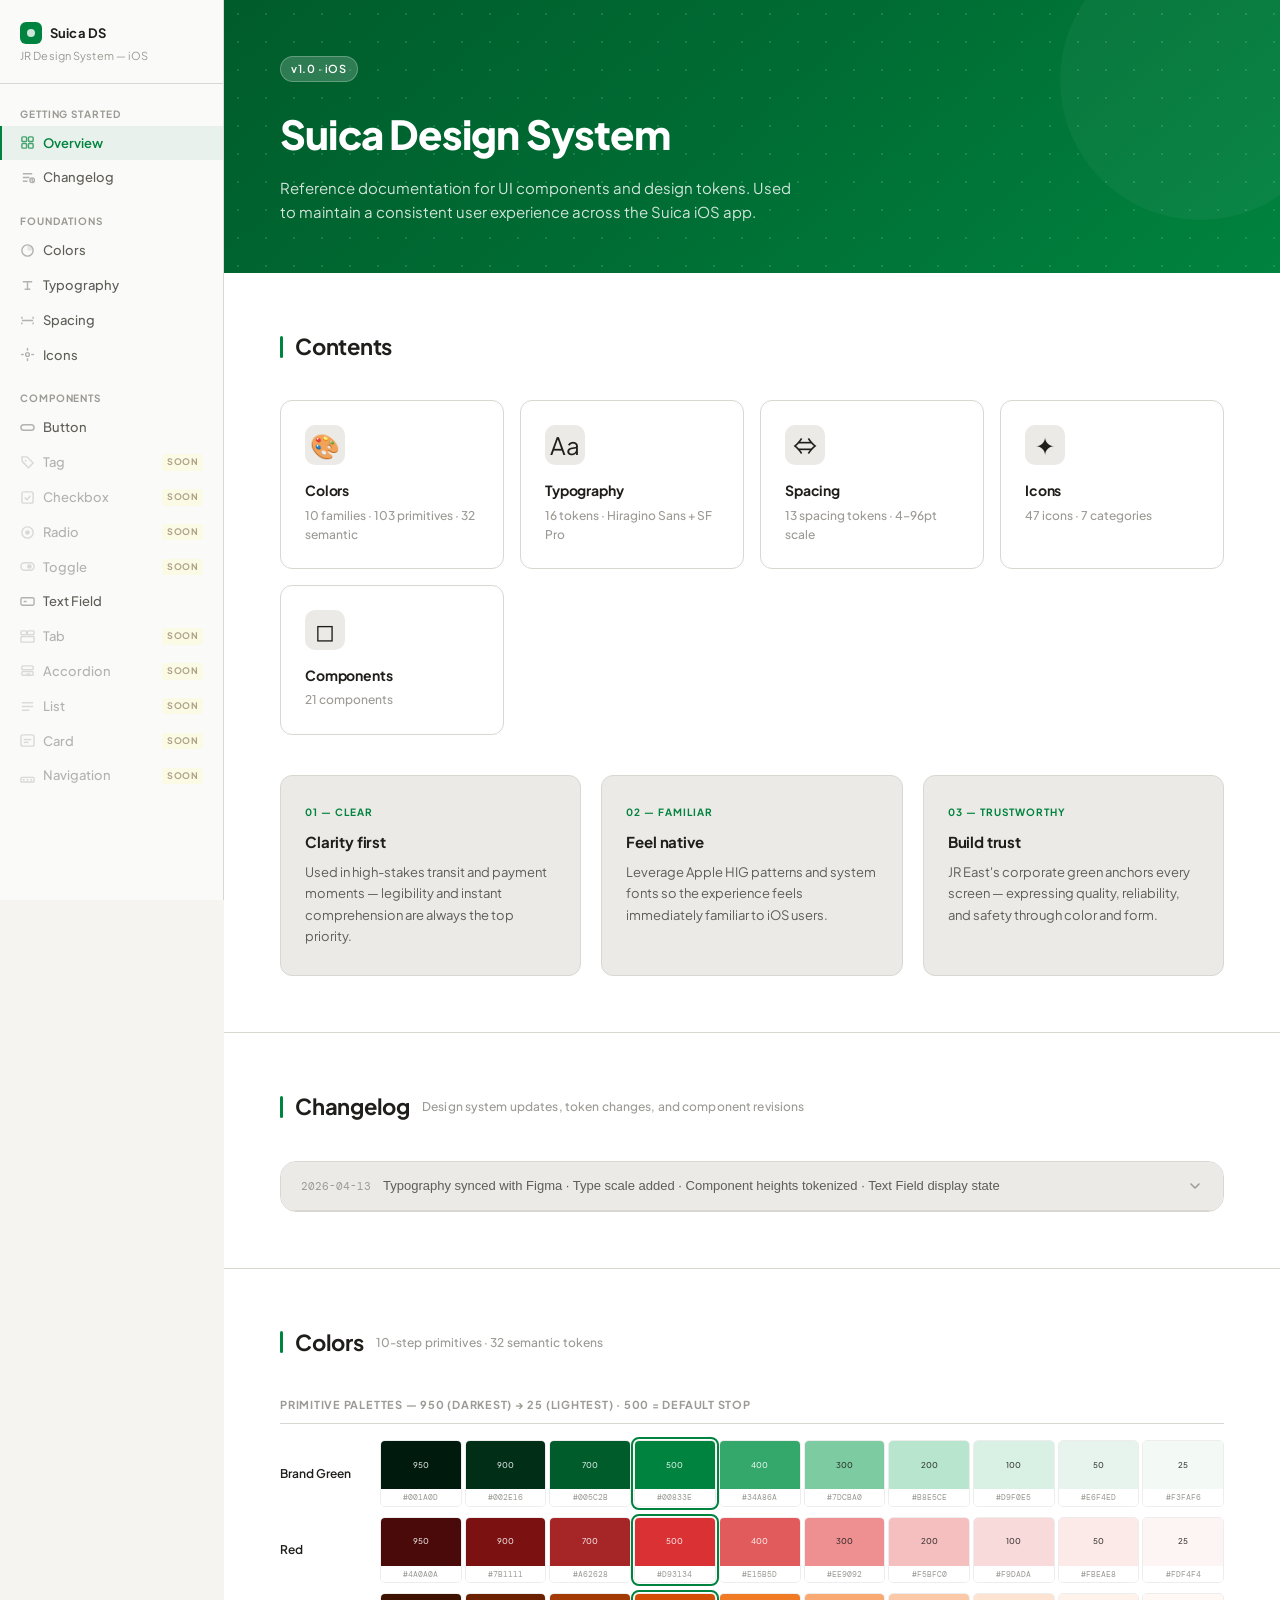
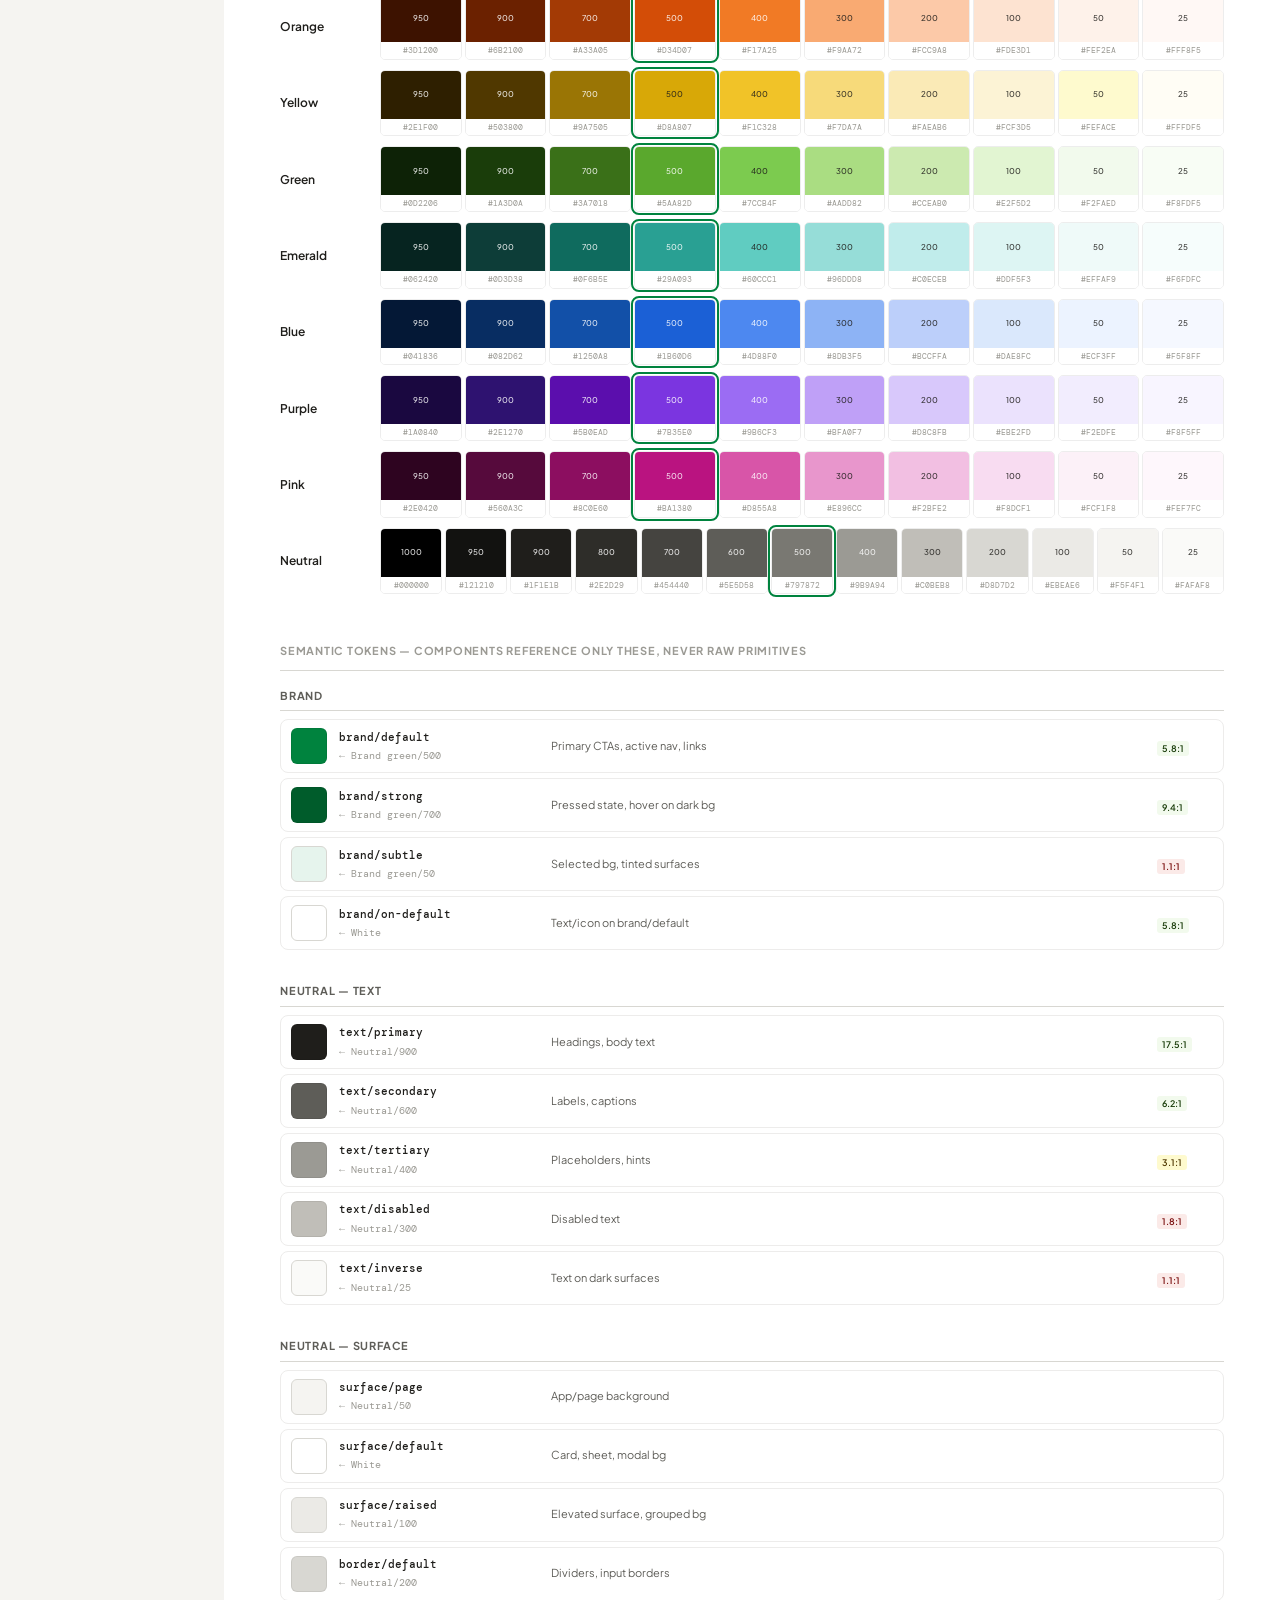
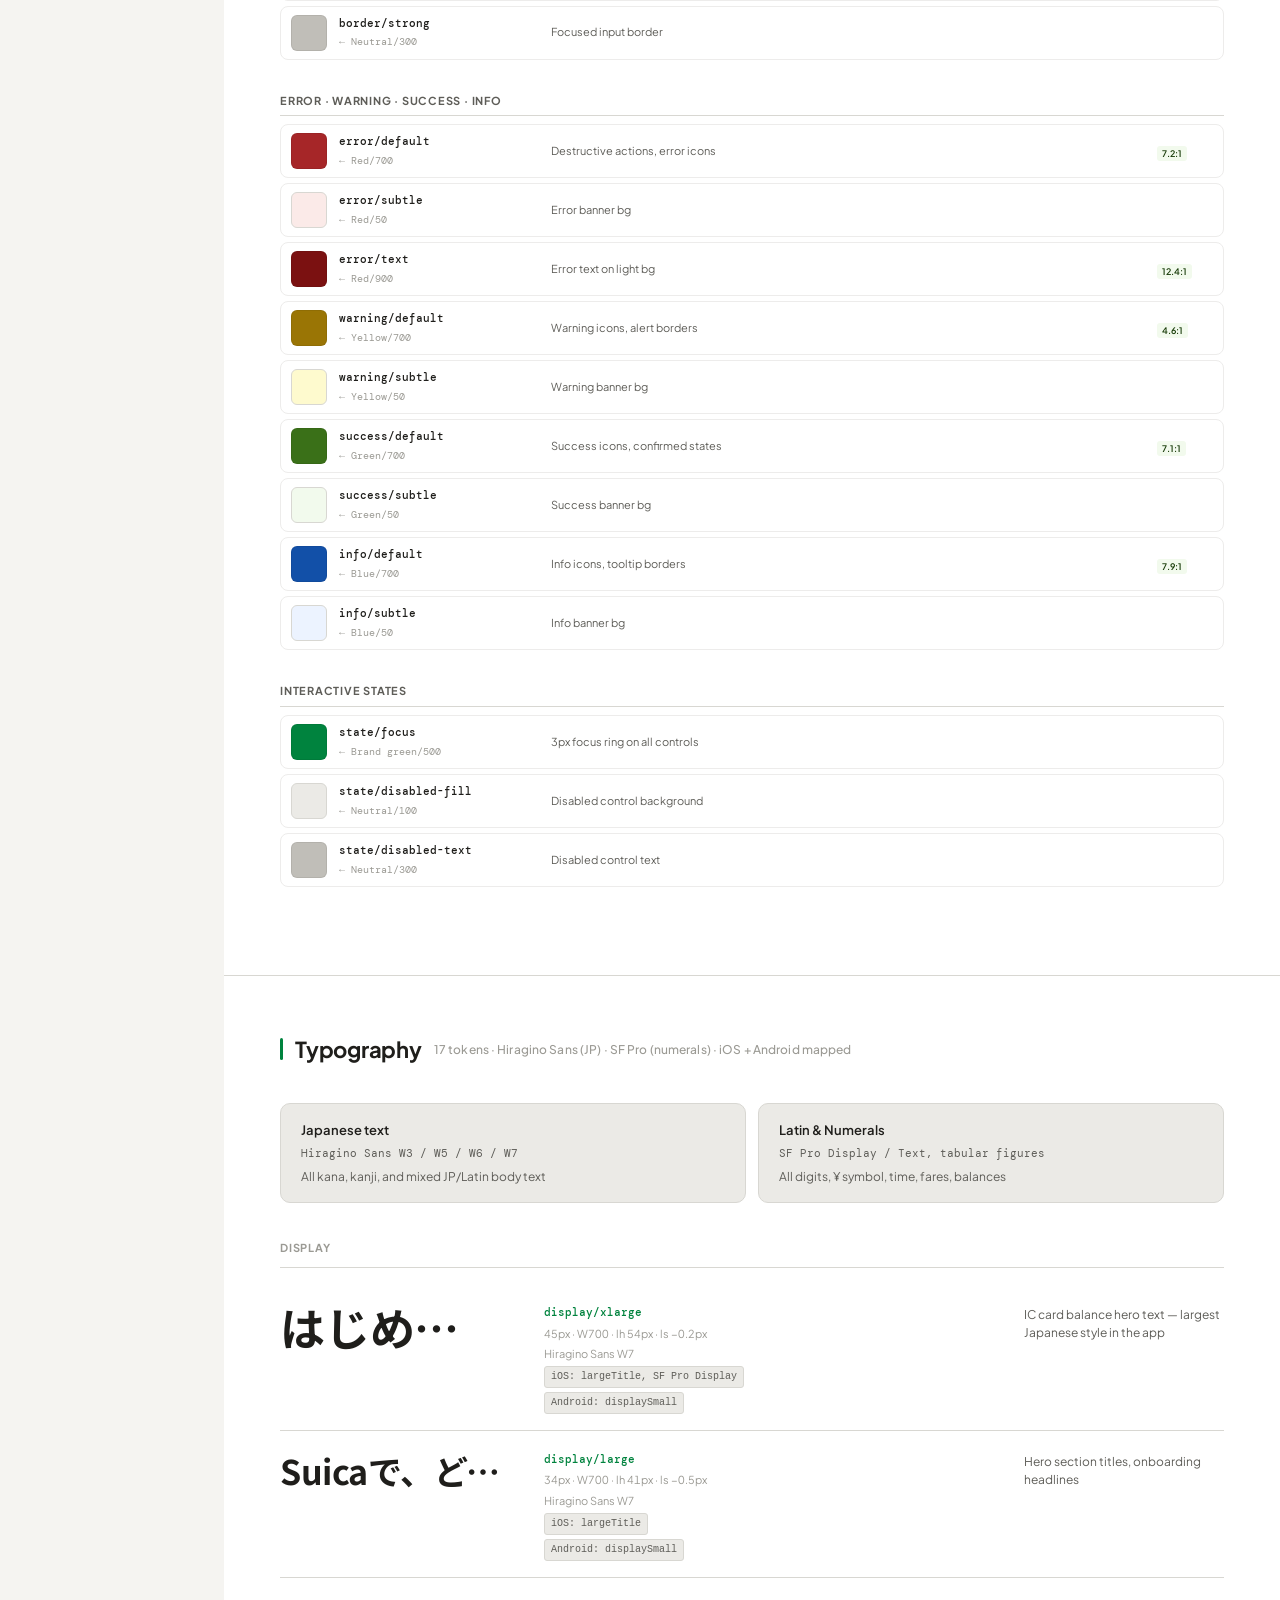
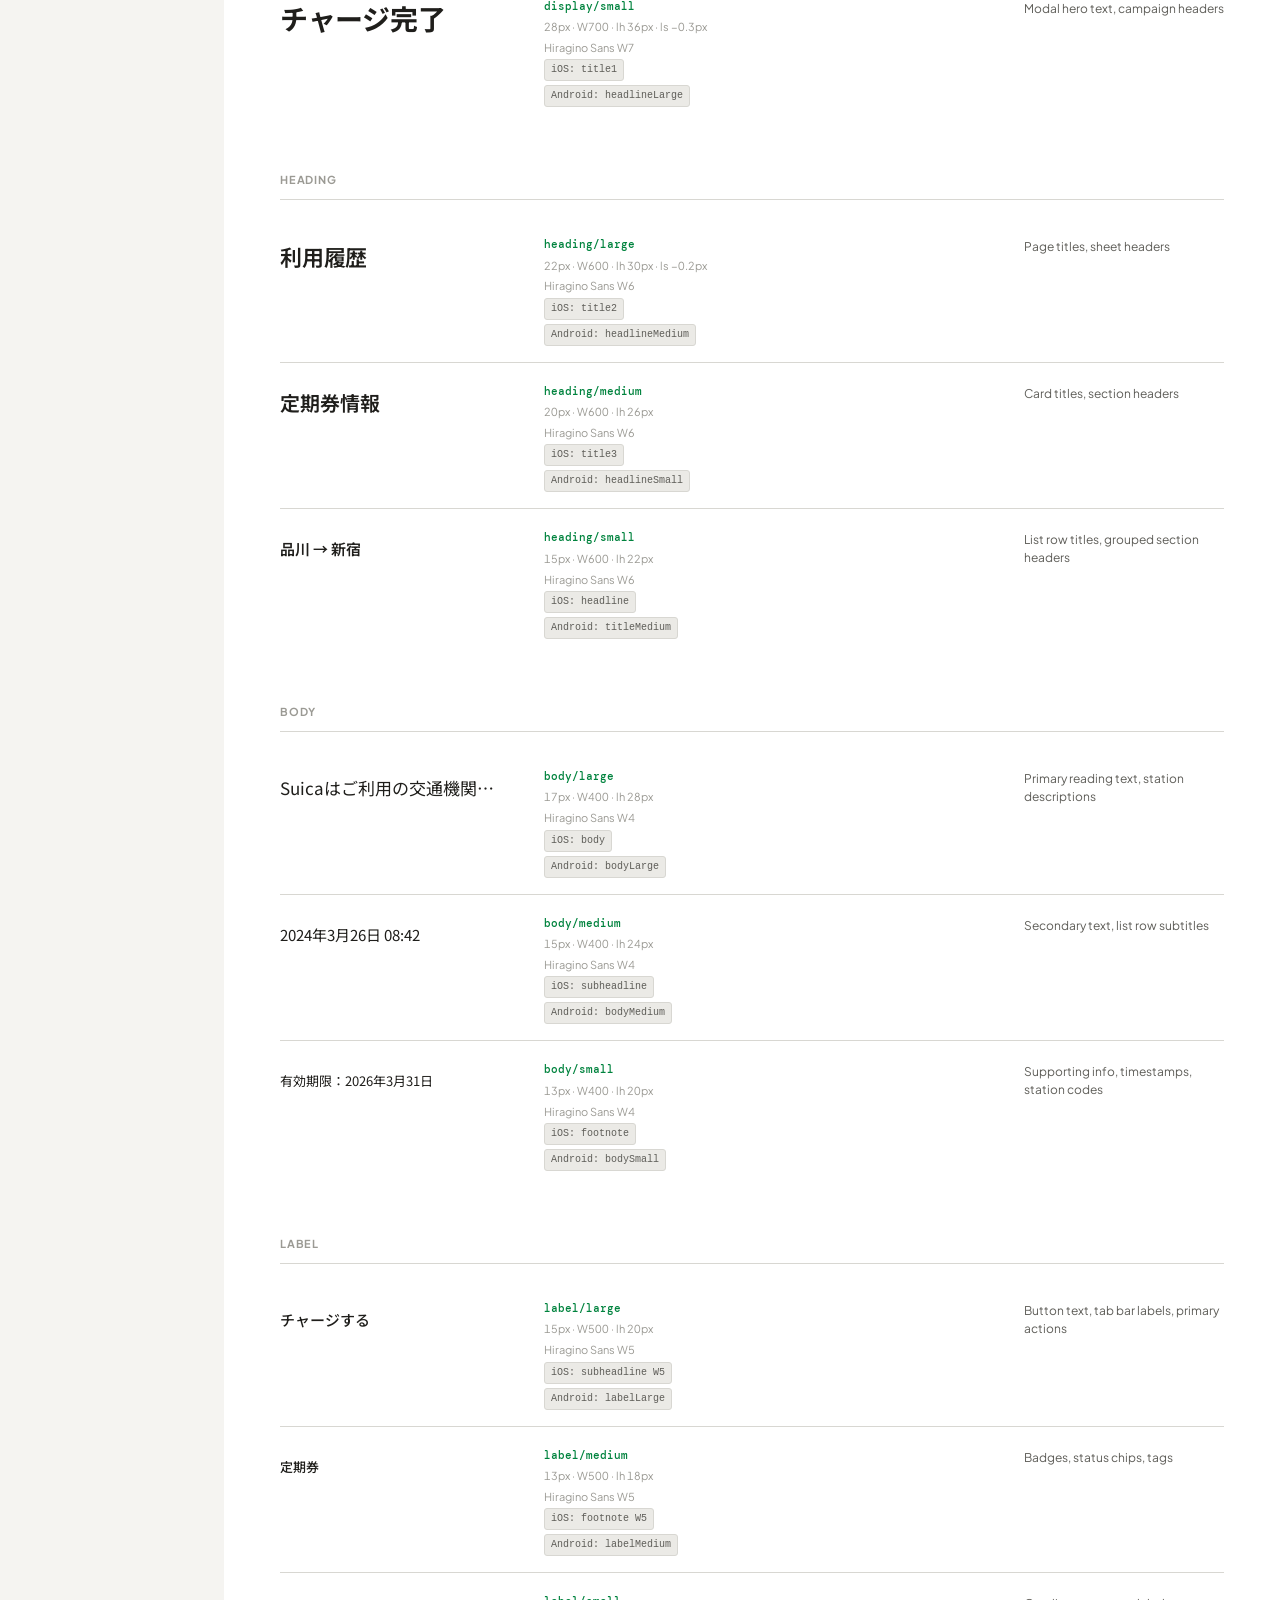
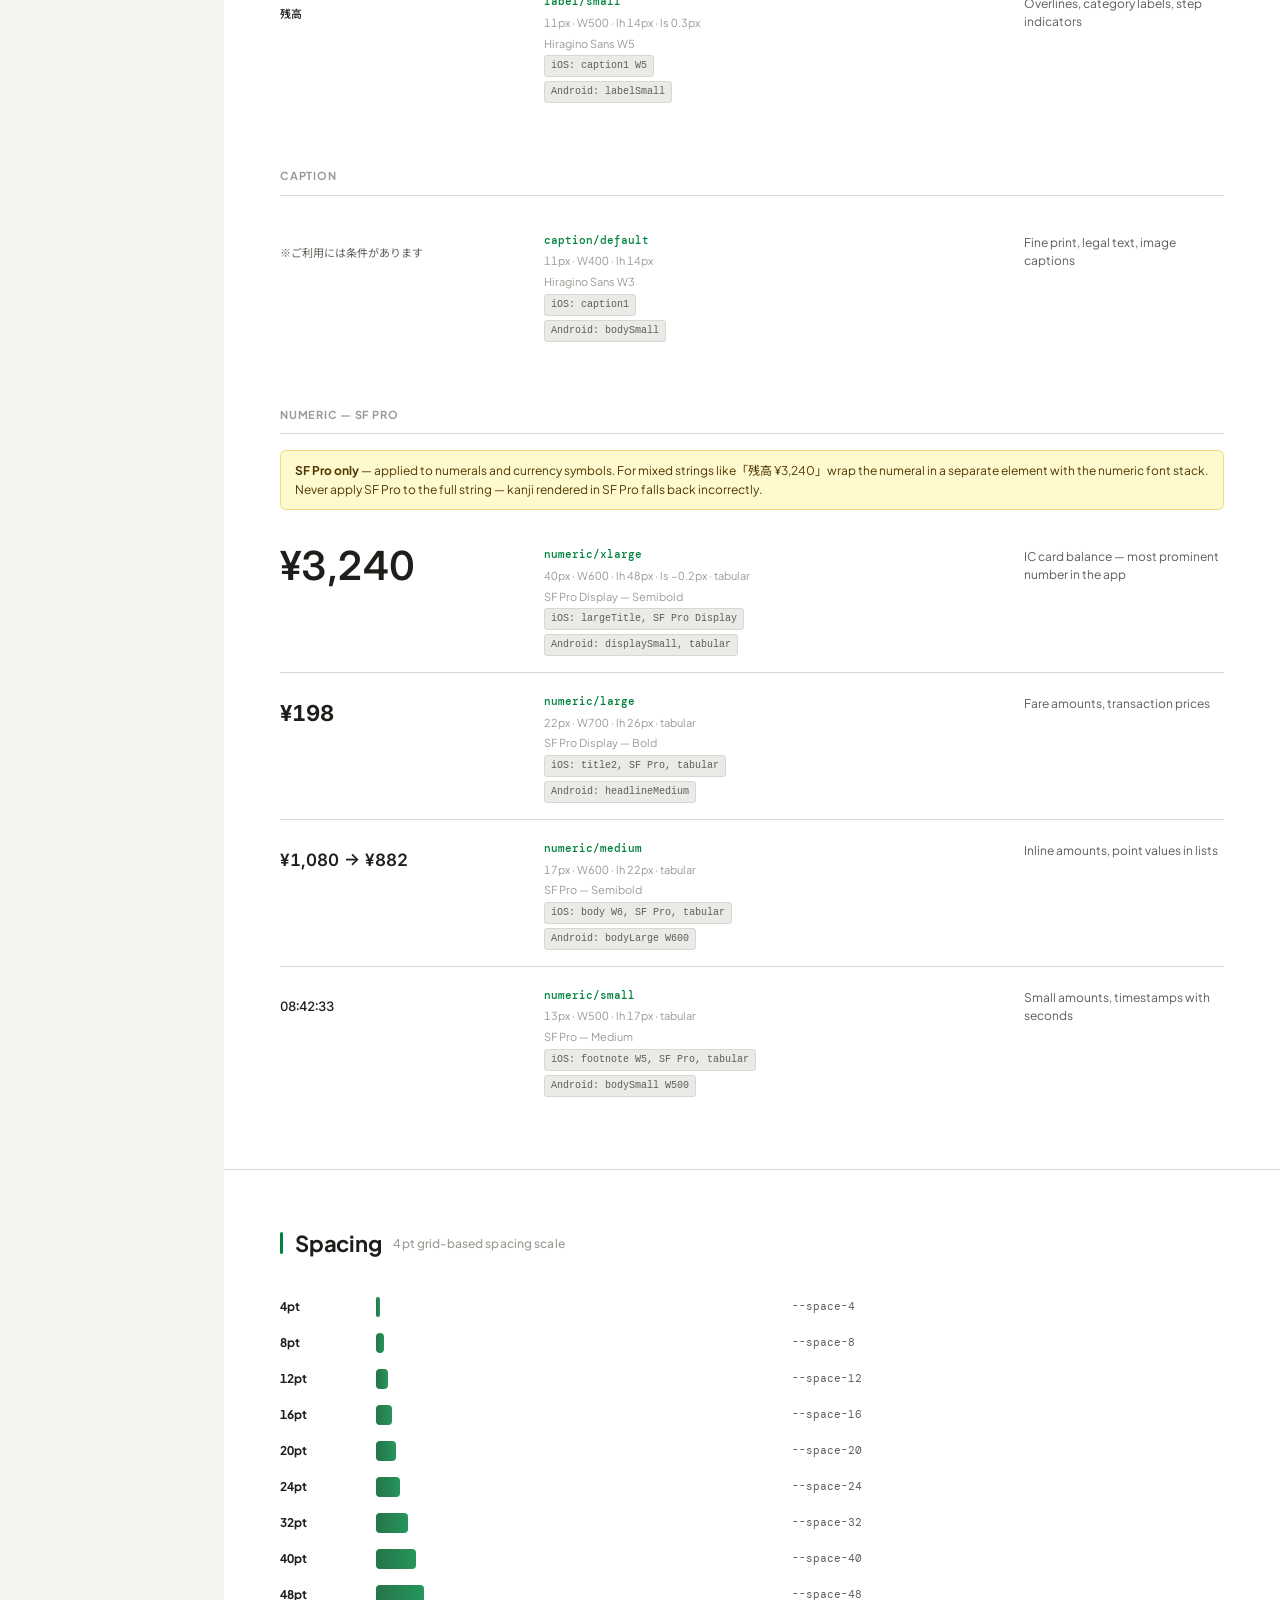
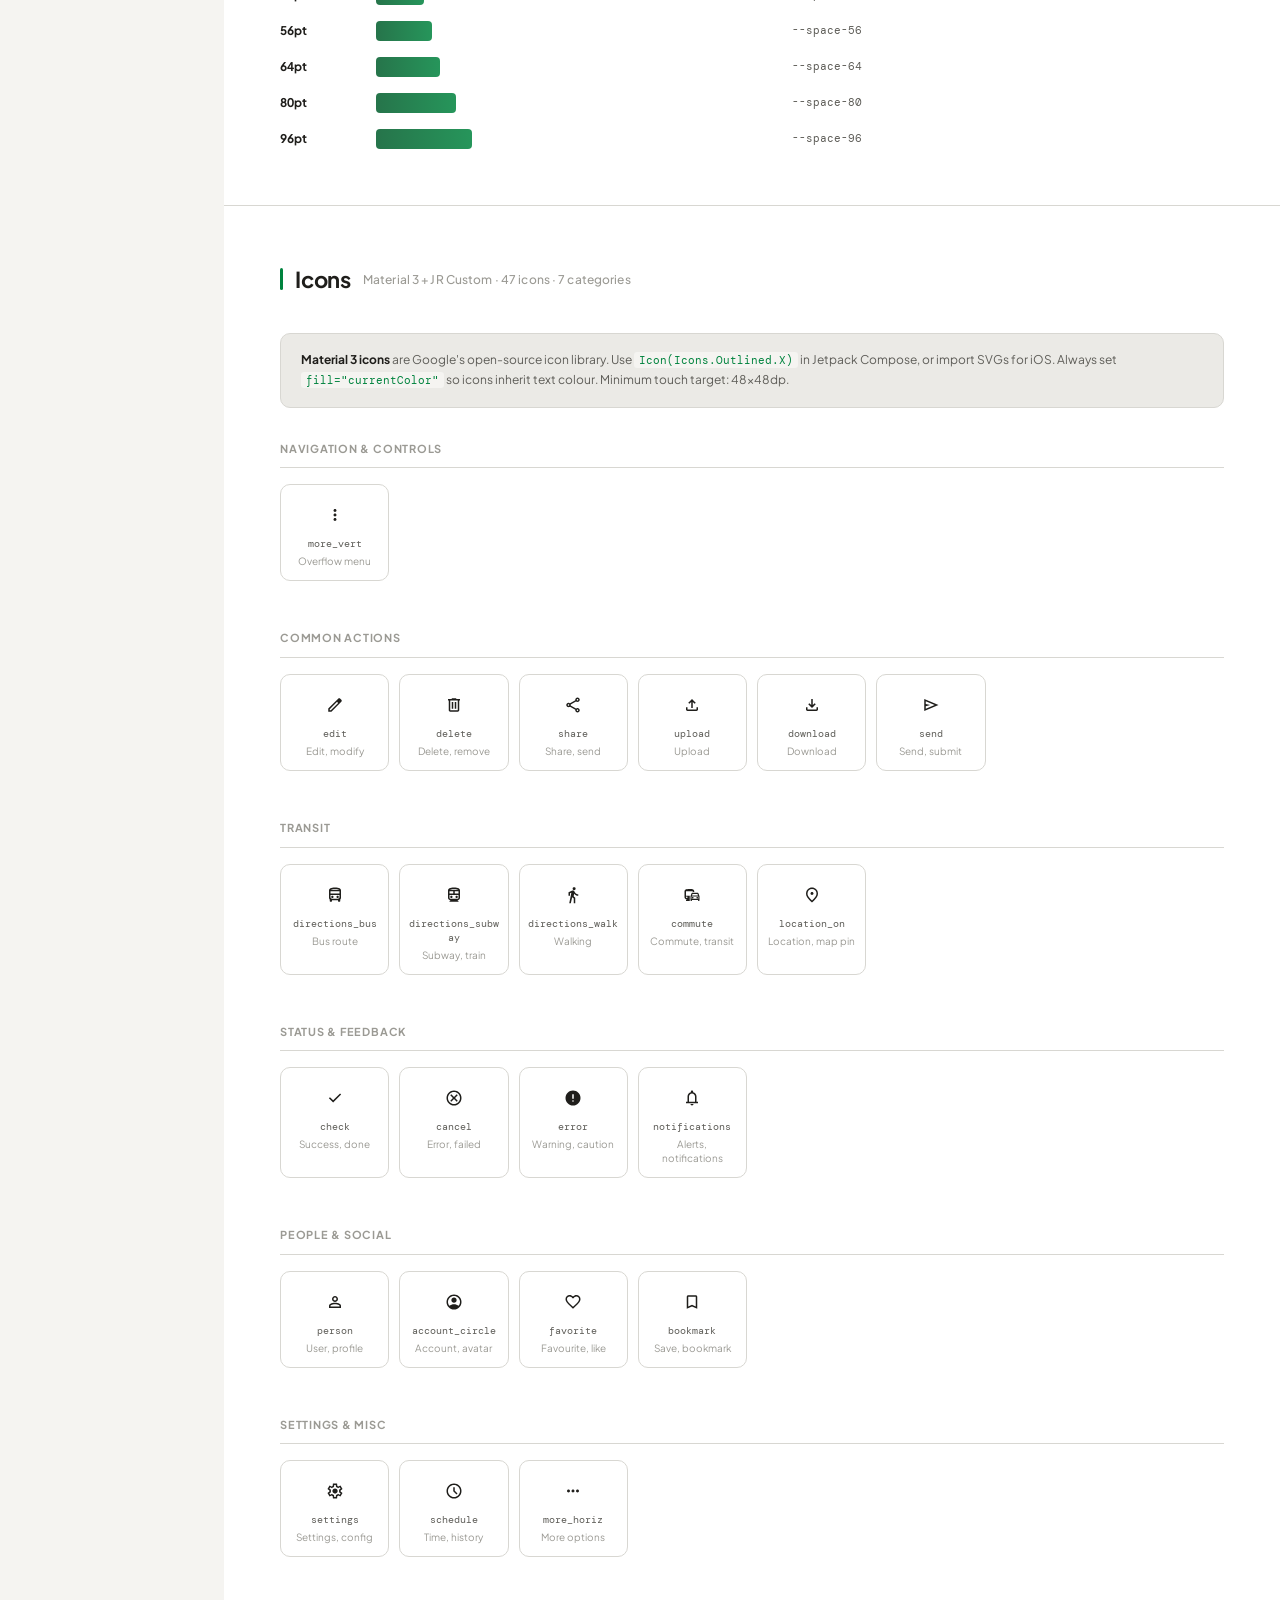
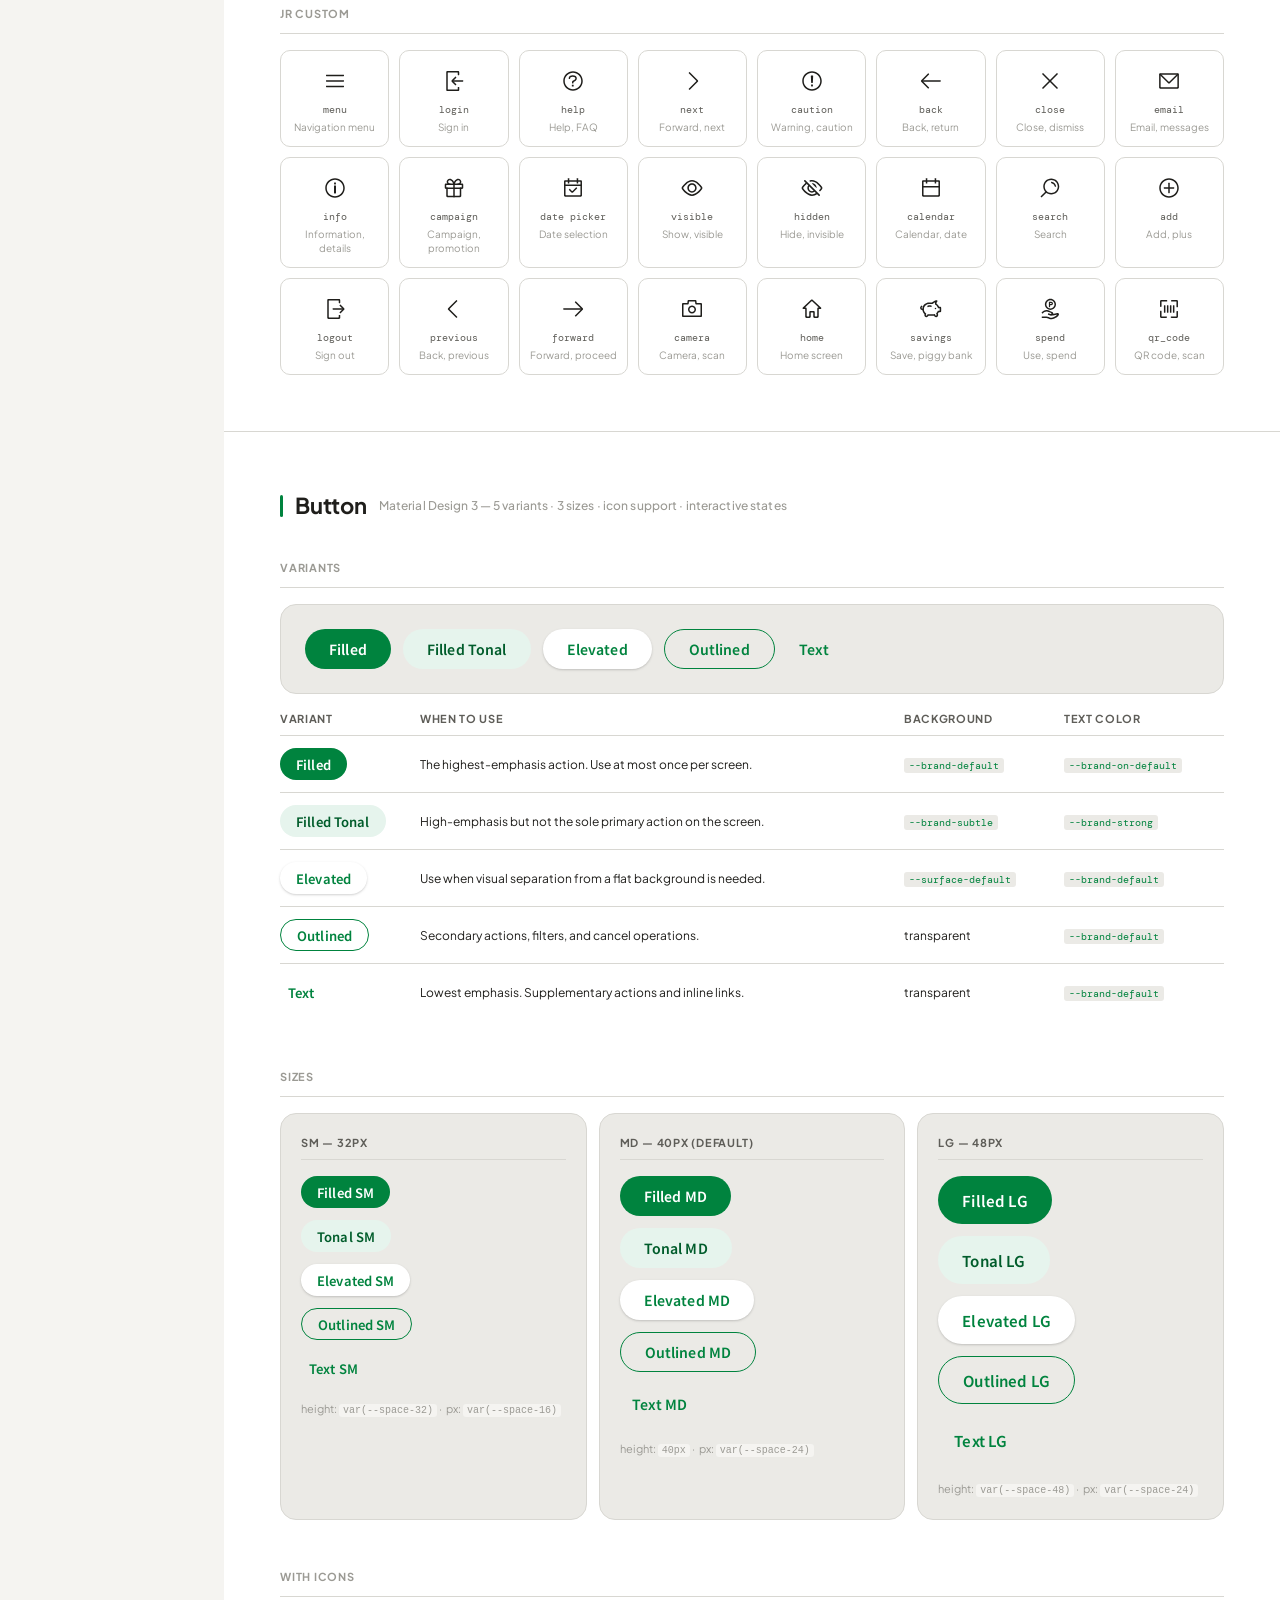
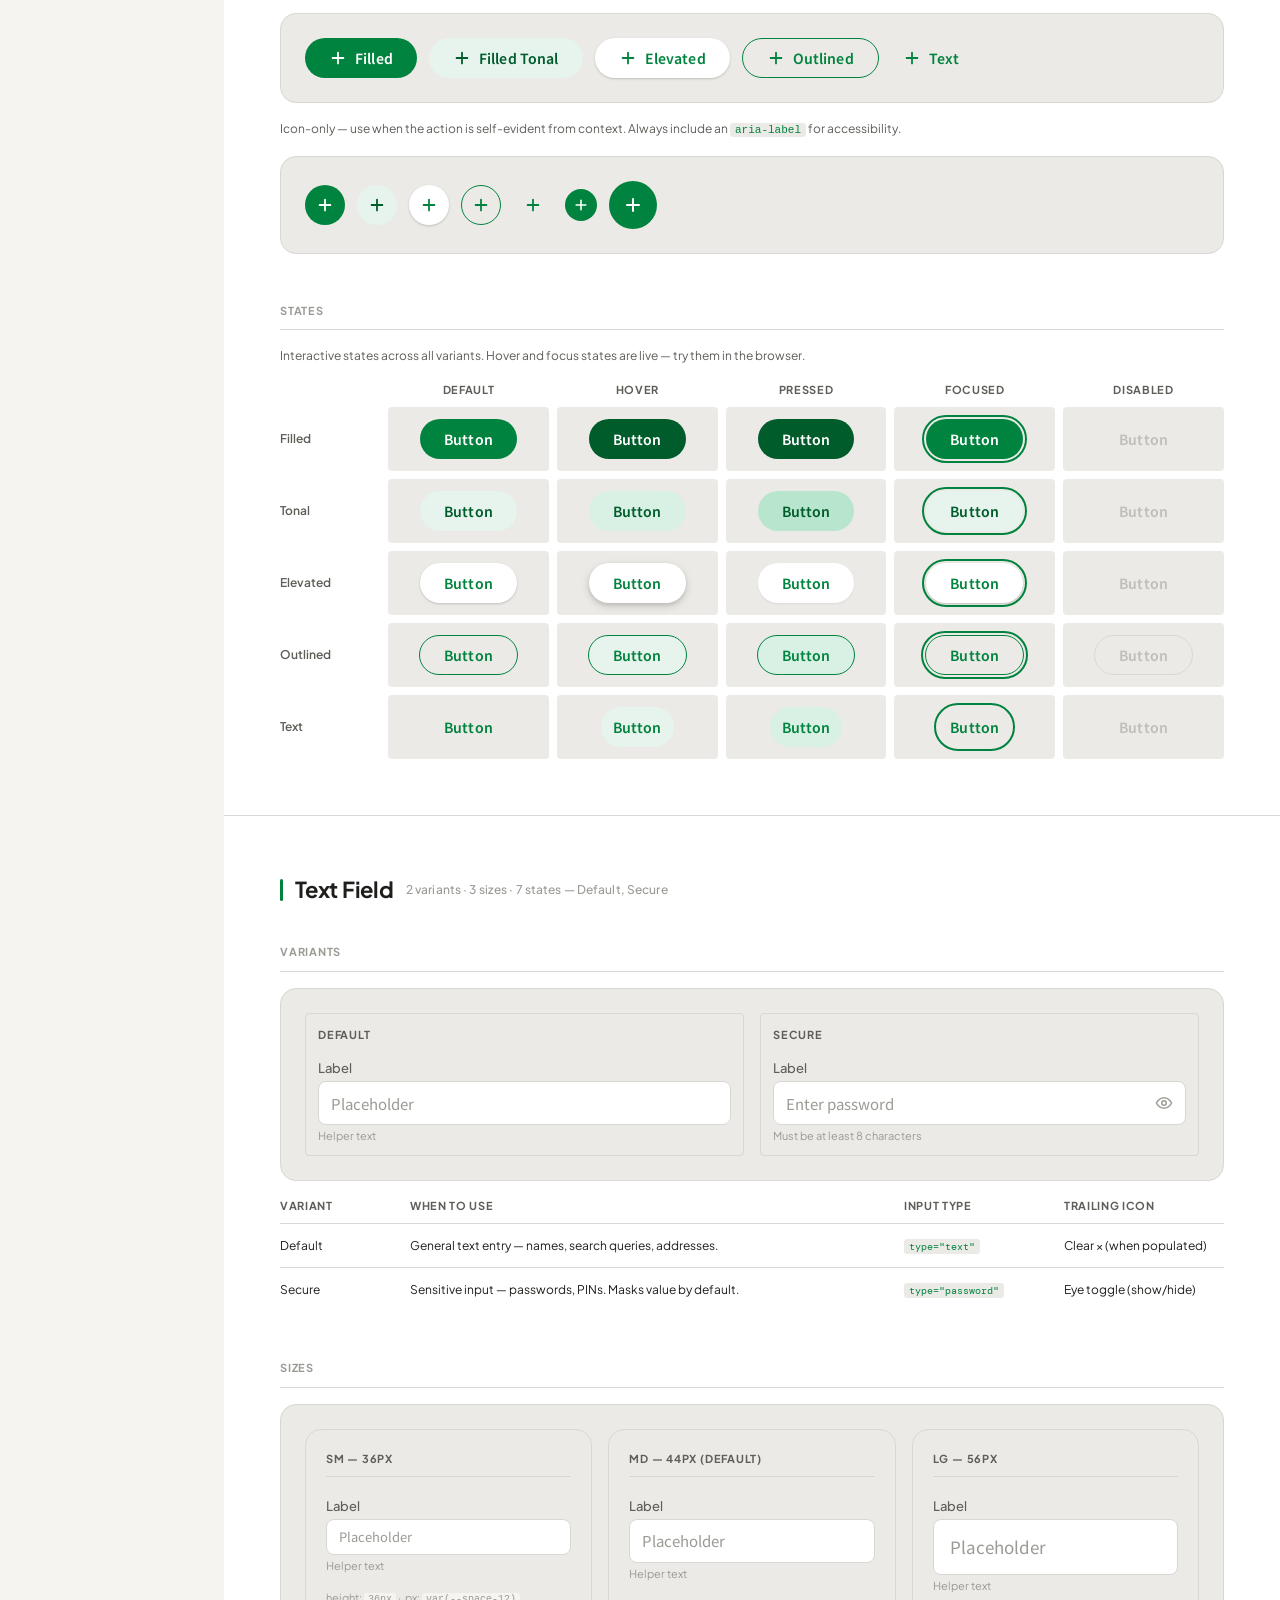
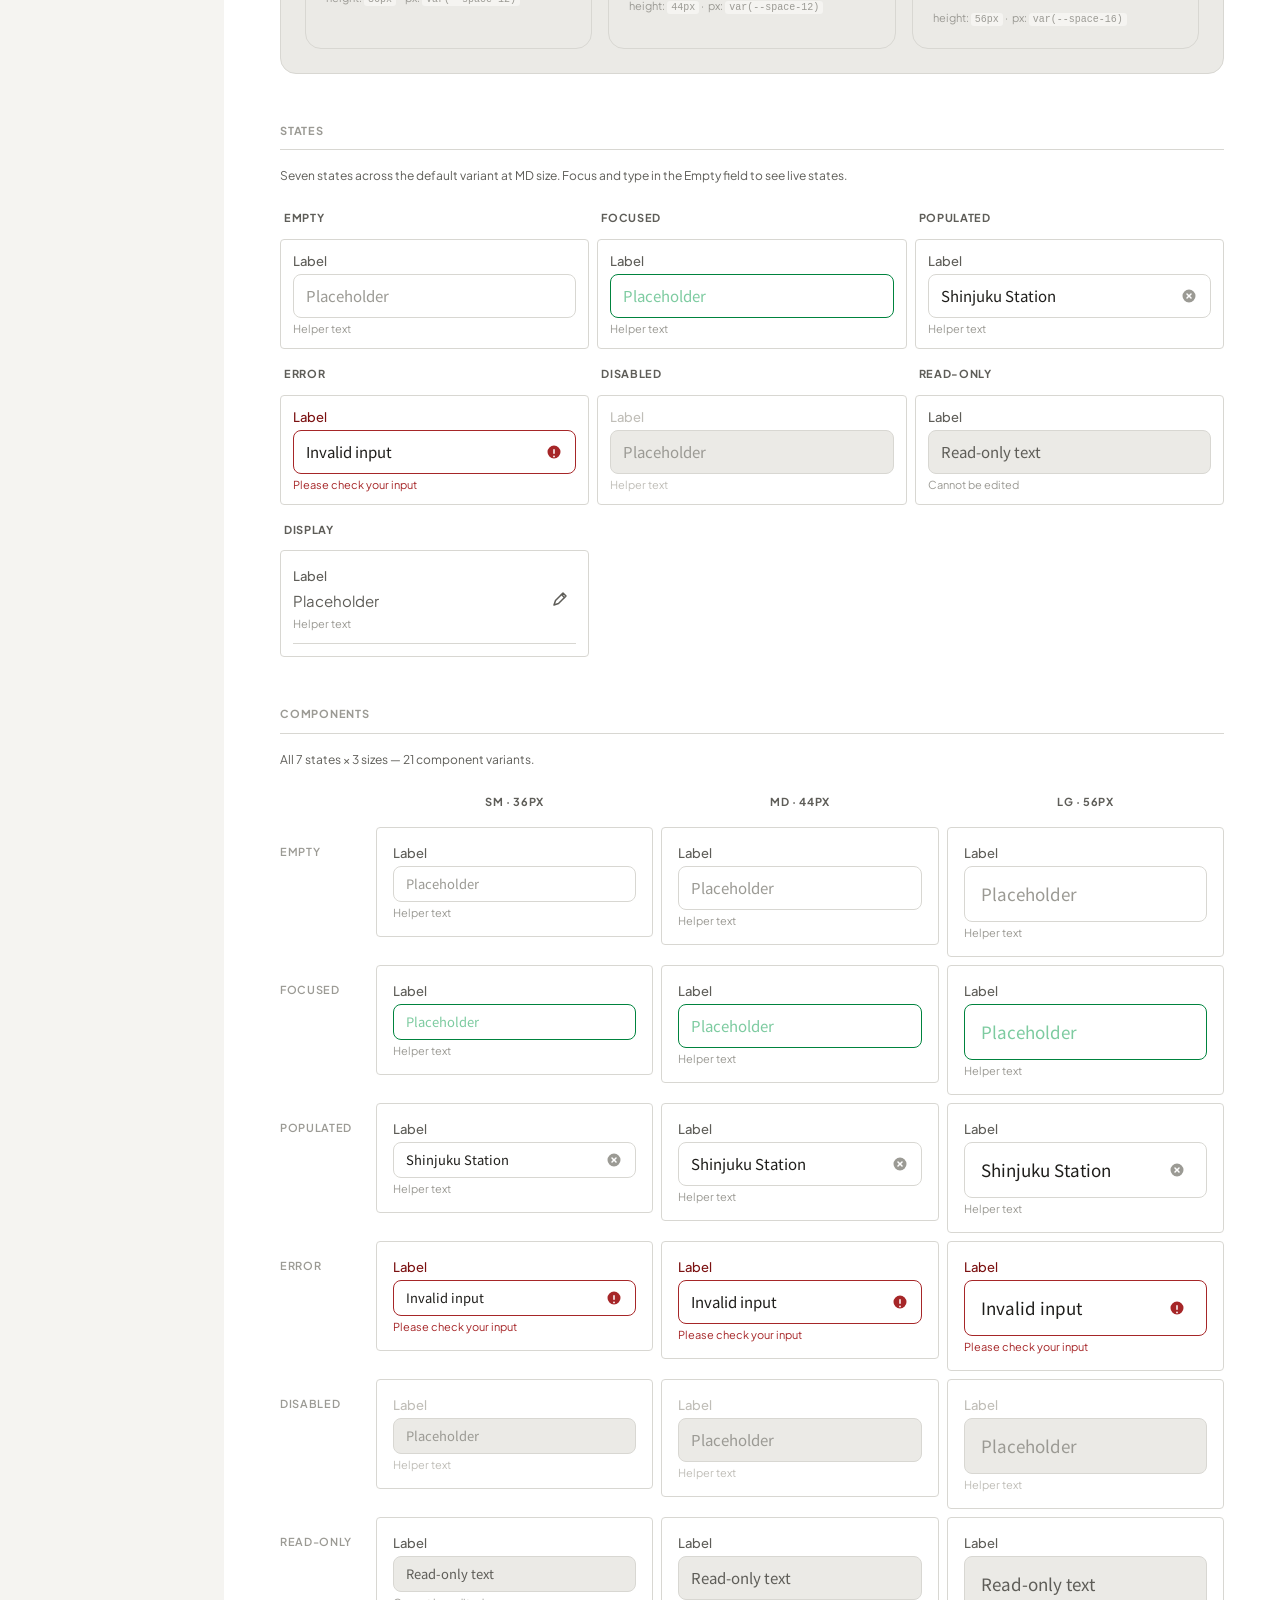
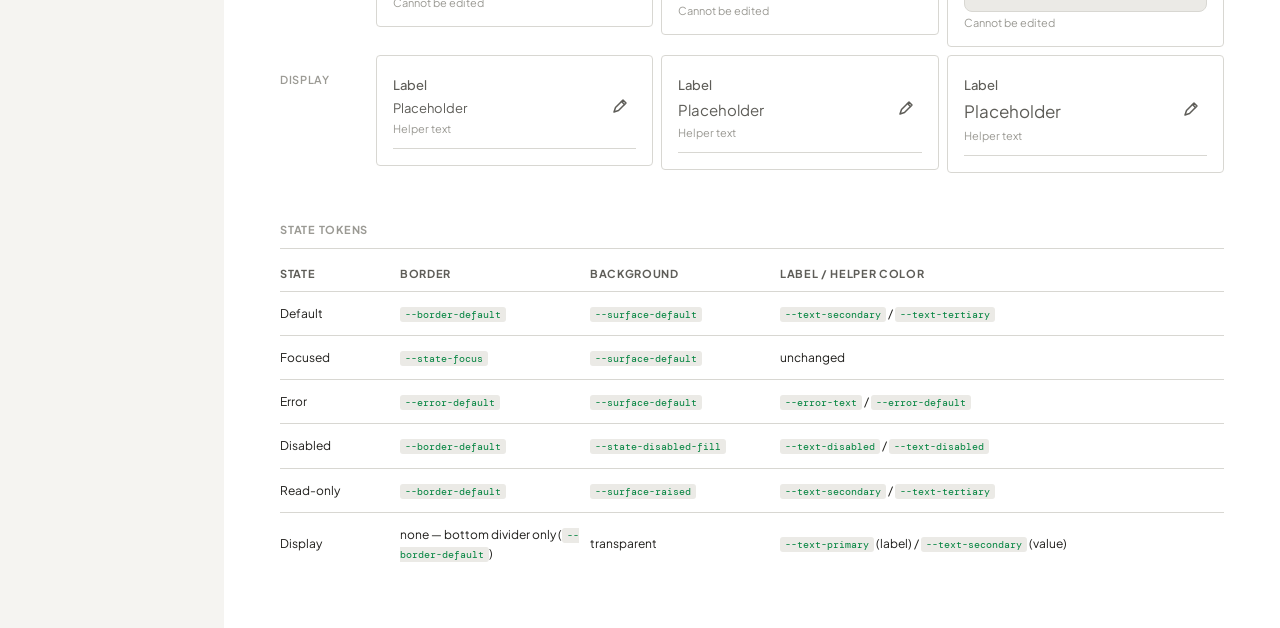
==== commit bfbed382: "Add Display state, Components matrix, and RWD fixes to Text Field section - Added Display state (fla" ====
--- a/Design system/index.html
+++ b/Design system/index.html
@@ -1203,6 +1203,304 @@
     .btn-state-demo-pressed.btn-outlined { background: var(--brand-green-100); }
     .btn-state-demo-pressed.btn-text    { background: var(--brand-green-100); }
 
+    /* ─── Text Field ─────────────────────────────────── */
+    .tf-wrap {
+      display: flex;
+      flex-direction: column;
+      gap: var(--space-4);
+      min-width: 320px;
+    }
+
+    .tf-label {
+      font-size: var(--type-label-md-size);
+      font-weight: var(--type-label-md-weight);
+      line-height: var(--type-label-md-lh);
+      color: var(--text-secondary);
+    }
+
+    .tf-field {
+      position: relative;
+      display: flex;
+      align-items: center;
+    }
+
+    .tf-input {
+      width: 100%;
+      height: 44px;
+      padding: 0 var(--space-12);
+      background: var(--surface-default);
+      border: 1.5px solid var(--border-default);
+      border-radius: var(--radius-md);
+      font-family: var(--font-jp);
+      font-size: var(--type-body-md-size);
+      line-height: 1;
+      color: var(--text-primary);
+      outline: none;
+      transition: border-color var(--duration-mid), background var(--duration-mid);
+      -webkit-appearance: none;
+    }
+    .tf-input::placeholder { color: var(--text-tertiary); }
+    .tf-input:focus { border-color: var(--state-focus); }
+    .tf-input:focus::placeholder { color: var(--brand-green-300); }
+
+    .tf-field:has(.tf-action) .tf-input { padding-right: var(--space-40); }
+
+    .tf-action {
+      position: absolute;
+      right: var(--space-10);
+      width: var(--space-24);
+      height: var(--space-24);
+      border: none;
+      background: none;
+      padding: 0;
+      cursor: pointer;
+      color: var(--text-tertiary);
+      display: flex;
+      align-items: center;
+      justify-content: center;
+      border-radius: var(--radius-sm);
+      flex-shrink: 0;
+      transition: color var(--duration-fast);
+    }
+    .tf-action:hover { color: var(--text-secondary); }
+    .tf-action svg { display: block; }
+
+    .tf-helper {
+      font-size: var(--type-caption-size);
+      line-height: var(--type-caption-lh);
+      color: var(--text-tertiary);
+    }
+
+    /* Sizes */
+    .tf-sm .tf-input { height: 36px; font-size: var(--type-body-sm-size); }
+    .tf-lg .tf-input { height: var(--space-56); font-size: var(--type-body-lg-size); padding: 0 var(--space-16); }
+    .tf-lg .tf-field:has(.tf-action) .tf-input { padding-right: 52px; }
+    .tf-lg .tf-action { right: var(--space-16); width: 28px; height: 28px; }
+
+    /* Error state */
+    .tf-error .tf-label { color: var(--error-text); }
+    .tf-error .tf-input { border-color: var(--error-default); }
+    .tf-error .tf-helper { color: var(--error-default); }
+    .tf-error .tf-action { color: var(--error-default); }
+    .tf-error .tf-action:hover { color: var(--red-700); }
+
+    /* Disabled state */
+    .tf-disabled .tf-label { color: var(--text-disabled); }
+    .tf-disabled .tf-input {
+      background: var(--state-disabled-fill);
+      border-color: var(--border-default);
+      color: var(--state-disabled-text);
+      cursor: not-allowed;
+    }
+    .tf-disabled .tf-helper { color: var(--text-disabled); }
+    .tf-disabled .tf-action { pointer-events: none; opacity: 0.35; }
+
+    /* Read-only state */
+    .tf-readonly .tf-label { color: var(--text-secondary); }
+    .tf-readonly .tf-input {
+      background: var(--surface-raised);
+      border-color: var(--border-default);
+      color: var(--text-secondary);
+      cursor: default;
+    }
+    .tf-readonly .tf-helper { color: var(--text-tertiary); }
+
+    /* Display state */
+    .tf-display-row {
+      display: flex;
+      align-items: center;
+      justify-content: space-between;
+      gap: var(--space-12);
+      padding: var(--space-4) 0 var(--space-12);
+      border-bottom: 1px solid var(--border-default);
+    }
+
+    .tf-display-content {
+      display: flex;
+      flex-direction: column;
+      gap: var(--space-4);
+    }
+
+    .tf-display-value {
+      font-size: var(--type-body-md-size);
+      color: var(--text-secondary);
+    }
+
+    .tf-display-edit {
+      flex-shrink: 0;
+      width: var(--space-32);
+      height: var(--space-32);
+      display: flex;
+      align-items: center;
+      justify-content: center;
+      color: var(--text-secondary);
+      background: none;
+      border: none;
+      cursor: pointer;
+      border-radius: var(--radius-sm);
+      transition: background var(--duration-mid), color var(--duration-mid);
+    }
+    .tf-display-edit:hover {
+      background: var(--surface-raised);
+      color: var(--text-primary);
+    }
+
+    /* Simulated focused state (for demo grid) */
+    .tf-demo-focus .tf-input { border-color: var(--state-focus); }
+    .tf-demo-focus .tf-input::placeholder { color: var(--brand-green-300); }
+
+    /* Layout helpers */
+    .tf-demo-grid {
+      display: grid;
+      grid-template-columns: repeat(3, 1fr);
+      gap: var(--space-16);
+      padding: var(--space-24);
+      background: var(--surface-raised);
+      border-radius: var(--radius-lg);
+      border: 1px solid var(--border-default);
+      margin-bottom: var(--space-16);
+    }
+
+    .tf-demo-col {
+      display: flex;
+      flex-direction: column;
+      gap: var(--space-16);
+      padding: var(--space-20);
+      background: var(--surface-raised);
+      border-radius: var(--radius-lg);
+      border: 1px solid var(--border-default);
+    }
+
+    .tf-demo-col-label {
+      font-size: var(--type-label-sm-size);
+      font-weight: 700;
+      color: var(--text-secondary);
+      text-transform: uppercase;
+      letter-spacing: 0.07em;
+      padding-bottom: var(--space-8);
+      border-bottom: 1px solid var(--border-default);
+      margin-bottom: var(--space-4);
+    }
+
+    .tf-states-grid {
+      display: grid;
+      grid-template-columns: repeat(3, 1fr);
+      gap: var(--space-8);
+      align-items: start;
+    }
+
+    .tf-state-card {
+      display: flex;
+      flex-direction: column;
+      gap: var(--space-4);
+    }
+
+    .tf-states-head {
+      font-size: var(--type-label-sm-size);
+      font-weight: 700;
+      color: var(--text-secondary);
+      text-transform: uppercase;
+      letter-spacing: 0.06em;
+      padding: var(--space-8) var(--space-4);
+    }
+
+    .tf-states-cell {
+      padding: var(--space-12);
+      background: var(--surface-default);
+      border-radius: var(--radius-sm);
+      border: 1px solid var(--border-default);
+    }
+
+    /* tf-wrap fills its container inside grid cells */
+    .tf-states-cell .tf-wrap,
+    .tf-demo-col .tf-wrap {
+      width: 100%;
+      min-width: 0;
+    }
+
+    .tf-spec-table {
+      width: 100%;
+      border-collapse: collapse;
+      font-size: 12px;
+    }
+    .tf-spec-table th {
+      text-align: left;
+      font-size: var(--type-label-sm-size);
+      font-weight: 700;
+      color: var(--text-secondary);
+      padding: 0 0 var(--space-8);
+      border-bottom: 1px solid var(--border-default);
+      letter-spacing: 0.06em;
+      text-transform: uppercase;
+    }
+    .tf-spec-table td {
+      padding: var(--space-12) var(--space-8) var(--space-12) 0;
+      border-bottom: 1px solid var(--border-default);
+      vertical-align: middle;
+      color: var(--text-primary);
+    }
+    .tf-spec-table tr:last-child td { border-bottom: none; }
+    .tf-spec-table code {
+      font-size: 10px;
+      font-family: "DM Mono", monospace;
+      background: var(--surface-raised);
+      color: var(--brand-default);
+      padding: 1px 5px;
+      border-radius: 3px;
+    }
+
+    .tf-demo-grid--2col { grid-template-columns: repeat(2, 1fr); }
+
+    .tf-table-scroll {
+      overflow-x: auto;
+      -webkit-overflow-scrolling: touch;
+    }
+
+    /* ─── Text Field: Component matrix ──────────────── */
+    .tf-matrix-scroll {
+      overflow-x: auto;
+      -webkit-overflow-scrolling: touch;
+    }
+
+    .tf-matrix {
+      display: grid;
+      grid-template-columns: 88px repeat(3, 1fr);
+      gap: var(--space-8);
+      min-width: 620px;
+      align-items: start;
+    }
+
+    .tf-matrix-col-head {
+      font-size: var(--type-label-sm-size);
+      font-weight: 700;
+      color: var(--text-secondary);
+      text-transform: uppercase;
+      letter-spacing: 0.06em;
+      padding: var(--space-8) var(--space-4);
+      text-align: center;
+    }
+
+    .tf-matrix-row-head {
+      font-size: 11px;
+      font-weight: 600;
+      color: var(--text-tertiary);
+      text-transform: uppercase;
+      letter-spacing: 0.06em;
+      padding-top: var(--space-16);
+    }
+
+    .tf-matrix-cell {
+      padding: var(--space-16);
+      background: var(--surface-default);
+      border-radius: var(--radius-sm);
+      border: 1px solid var(--border-default);
+    }
+
+    .tf-matrix-cell .tf-wrap {
+      width: 100%;
+      min-width: 0;
+    }
+
     /* ─── Mobile Header ──────────────────────────────── */
     .mobile-header {
       display: none;
@@ -1452,6 +1750,9 @@
       .principles-grid { grid-template-columns: 1fr; gap: 12px; }
       .btn-size-grid { grid-template-columns: 1fr 1fr; }
       .type-font-cards { grid-template-columns: 1fr; }
+
+      /* Text field: sizes grid → 2 cols on tablet */
+      .tf-demo-grid { grid-template-columns: repeat(2, 1fr); }
     }
 
     /* ─── Responsive: Phone (≤ 600px) ───────────────── */
@@ -1509,6 +1810,13 @@
       .btn-states-grid {
         min-width: 560px;
       }
+
+      /* Text field: all demo grids → 1 col on phone */
+      .tf-demo-grid,
+      .tf-demo-grid--2col { grid-template-columns: 1fr; }
+
+      /* Text field: states grid → 2 cols on phone */
+      .tf-states-grid { grid-template-columns: repeat(2, 1fr); }
 
       /* Icon grid: smaller */
       .icon-grid { grid-template-columns: repeat(auto-fill, minmax(88px, 1fr)); gap: 8px; }
@@ -1639,12 +1947,11 @@
       Toggle
       <span class="nav-soon">Soon</span>
     </a>
-    <a class="nav-link nav-disabled">
+    <a href="#text-field" class="nav-link">
       <svg class="nav-icon" viewBox="0 0 16 16" fill="none" stroke="currentColor" stroke-width="1.5">
         <rect x="1" y="4" width="14" height="8" rx="1.5"/><line x1="4" y1="8" x2="7" y2="8"/>
       </svg>
       Text Field
-      <span class="nav-soon">Soon</span>
     </a>
     <a class="nav-link nav-disabled">
       <svg class="nav-icon" viewBox="0 0 16 16" fill="none" stroke="currentColor" stroke-width="1.5">
@@ -3024,6 +3331,540 @@
 
   </div>
 
+  <!-- ── TEXT FIELD ────────────────────────────────── -->
+  <div class="section" id="text-field">
+    <div class="section-header">
+      <div class="section-bar"></div>
+      <h2>Text Field</h2>
+      <span class="section-desc">2 variants · 3 sizes · 7 states — Default, Secure</span>
+    </div>
+
+    <!-- Variants -->
+    <div class="subsection">
+      <div class="subsection-title">Variants</div>
+      <div class="tf-demo-grid tf-demo-grid--2col">
+        <!-- Default -->
+        <div class="tf-states-cell" style="background: var(--surface-raised);">
+          <div style="font-size:var(--type-label-sm-size);font-weight:700;color:var(--text-secondary);text-transform:uppercase;letter-spacing:.07em;margin-bottom:var(--space-16);">Default</div>
+          <div class="tf-wrap">
+            <label class="tf-label">Label</label>
+            <div class="tf-field">
+              <input class="tf-input" type="text" placeholder="Placeholder">
+            </div>
+            <span class="tf-helper">Helper text</span>
+          </div>
+        </div>
+        <!-- Secure -->
+        <div class="tf-states-cell" style="background: var(--surface-raised);">
+          <div style="font-size:var(--type-label-sm-size);font-weight:700;color:var(--text-secondary);text-transform:uppercase;letter-spacing:.07em;margin-bottom:var(--space-16);">Secure</div>
+          <div class="tf-wrap">
+            <label class="tf-label">Label</label>
+            <div class="tf-field">
+              <input class="tf-input tf-password" type="password" placeholder="Enter password">
+              <button class="tf-action tf-pw-toggle" aria-label="Show password">
+                <svg width="18" height="18" viewBox="0 0 18 18" fill="none" stroke="currentColor" stroke-width="1.5" stroke-linecap="round" stroke-linejoin="round">
+                  <path d="M1.5 9s2.5-5.25 7.5-5.25S16.5 9 16.5 9s-2.5 5.25-7.5 5.25S1.5 9 1.5 9z"/>
+                  <circle cx="9" cy="9" r="2.25"/>
+                </svg>
+              </button>
+            </div>
+            <span class="tf-helper">Must be at least 8 characters</span>
+          </div>
+        </div>
+      </div>
+
+      <div class="tf-table-scroll">
+      <table class="tf-spec-table">
+        <thead>
+          <tr>
+            <th style="width:130px">Variant</th>
+            <th>When to use</th>
+            <th style="width:160px">Input type</th>
+            <th style="width:160px">Trailing icon</th>
+          </tr>
+        </thead>
+        <tbody>
+          <tr>
+            <td>Default</td>
+            <td>General text entry — names, search queries, addresses.</td>
+            <td><code>type="text"</code></td>
+            <td>Clear × (when populated)</td>
+          </tr>
+          <tr>
+            <td>Secure</td>
+            <td>Sensitive input — passwords, PINs. Masks value by default.</td>
+            <td><code>type="password"</code></td>
+            <td>Eye toggle (show/hide)</td>
+          </tr>
+        </tbody>
+      </table>
+      </div>
+    </div>
+
+    <!-- Sizes -->
+    <div class="subsection">
+      <div class="subsection-title">Sizes</div>
+      <div class="tf-demo-grid">
+        <!-- SM -->
+        <div class="tf-demo-col">
+          <div class="tf-demo-col-label">SM — 36px</div>
+          <div class="tf-wrap tf-sm">
+            <label class="tf-label">Label</label>
+            <div class="tf-field">
+              <input class="tf-input" type="text" placeholder="Placeholder">
+            </div>
+            <span class="tf-helper">Helper text</span>
+          </div>
+          <div style="font-size:var(--type-label-sm-size);color:var(--text-tertiary);">
+            height: <code style="font-size:10px;font-family:monospace;background:var(--surface-page);padding:1px 4px;border-radius:3px;">36px</code>&nbsp;·&nbsp;
+            px: <code style="font-size:10px;font-family:monospace;background:var(--surface-page);padding:1px 4px;border-radius:3px;">var(--space-12)</code>
+          </div>
+        </div>
+        <!-- MD -->
+        <div class="tf-demo-col">
+          <div class="tf-demo-col-label">MD — 44px (default)</div>
+          <div class="tf-wrap">
+            <label class="tf-label">Label</label>
+            <div class="tf-field">
+              <input class="tf-input" type="text" placeholder="Placeholder">
+            </div>
+            <span class="tf-helper">Helper text</span>
+          </div>
+          <div style="font-size:var(--type-label-sm-size);color:var(--text-tertiary);">
+            height: <code style="font-size:10px;font-family:monospace;background:var(--surface-page);padding:1px 4px;border-radius:3px;">44px</code>&nbsp;·&nbsp;
+            px: <code style="font-size:10px;font-family:monospace;background:var(--surface-page);padding:1px 4px;border-radius:3px;">var(--space-12)</code>
+          </div>
+        </div>
+        <!-- LG -->
+        <div class="tf-demo-col">
+          <div class="tf-demo-col-label">LG — 56px</div>
+          <div class="tf-wrap tf-lg">
+            <label class="tf-label">Label</label>
+            <div class="tf-field">
+              <input class="tf-input" type="text" placeholder="Placeholder">
+            </div>
+            <span class="tf-helper">Helper text</span>
+          </div>
+          <div style="font-size:var(--type-label-sm-size);color:var(--text-tertiary);">
+            height: <code style="font-size:10px;font-family:monospace;background:var(--surface-page);padding:1px 4px;border-radius:3px;">56px</code>&nbsp;·&nbsp;
+            px: <code style="font-size:10px;font-family:monospace;background:var(--surface-page);padding:1px 4px;border-radius:3px;">var(--space-16)</code>
+          </div>
+        </div>
+      </div>
+    </div>
+
+    <!-- States -->
+    <div class="subsection">
+      <div class="subsection-title">States</div>
+      <p style="font-size:12px;color:var(--text-secondary);margin-bottom:var(--space-16);">Seven states across the default variant at MD size. Focus and type in the Empty field to see live states.</p>
+      <div class="tf-states-grid">
+
+        <!-- Empty -->
+        <div class="tf-state-card">
+          <div class="tf-states-head">Empty</div>
+          <div class="tf-states-cell">
+            <div class="tf-wrap">
+              <label class="tf-label">Label</label>
+              <div class="tf-field">
+                <input class="tf-input" type="text" placeholder="Placeholder">
+              </div>
+              <span class="tf-helper">Helper text</span>
+            </div>
+          </div>
+        </div>
+
+        <!-- Focused -->
+        <div class="tf-state-card">
+          <div class="tf-states-head">Focused</div>
+          <div class="tf-states-cell">
+            <div class="tf-wrap tf-demo-focus">
+              <label class="tf-label">Label</label>
+              <div class="tf-field">
+                <input class="tf-input" type="text" placeholder="Placeholder">
+              </div>
+              <span class="tf-helper">Helper text</span>
+            </div>
+          </div>
+        </div>
+
+        <!-- Populated -->
+        <div class="tf-state-card">
+          <div class="tf-states-head">Populated</div>
+          <div class="tf-states-cell">
+            <div class="tf-wrap">
+              <label class="tf-label">Label</label>
+              <div class="tf-field">
+                <input class="tf-input tf-clearable" type="text" value="Shinjuku Station">
+                <button class="tf-action tf-clear-btn" aria-label="Clear" tabindex="-1">
+                  <svg width="16" height="16" viewBox="0 0 16 16" fill="currentColor">
+                    <path fill-rule="evenodd" clip-rule="evenodd" d="M8 1.5a6.5 6.5 0 100 13 6.5 6.5 0 000-13zM5.47 5.47a.75.75 0 011.06 0L8 6.94l1.47-1.47a.75.75 0 111.06 1.06L9.06 8l1.47 1.47a.75.75 0 11-1.06 1.06L8 9.06l-1.47 1.47a.75.75 0 01-1.06-1.06L6.94 8 5.47 6.53a.75.75 0 010-1.06z"/>
+                  </svg>
+                </button>
+              </div>
+              <span class="tf-helper">Helper text</span>
+            </div>
+          </div>
+        </div>
+
+        <!-- Error -->
+        <div class="tf-state-card">
+          <div class="tf-states-head">Error</div>
+          <div class="tf-states-cell">
+            <div class="tf-wrap tf-error">
+              <label class="tf-label">Label</label>
+              <div class="tf-field">
+                <input class="tf-input" type="text" value="Invalid input" readonly>
+                <span class="tf-action" style="cursor:default;pointer-events:none;">
+                  <svg width="16" height="16" viewBox="0 0 16 16" fill="currentColor">
+                    <path fill-rule="evenodd" clip-rule="evenodd" d="M8 1.5a6.5 6.5 0 100 13 6.5 6.5 0 000-13zM8 5a.75.75 0 01.75.75v3.5a.75.75 0 01-1.5 0v-3.5A.75.75 0 018 5zm0 6.5a.875.875 0 110 1.75.875.875 0 010-1.75z"/>
+                  </svg>
+                </span>
+              </div>
+              <span class="tf-helper">Please check your input</span>
+            </div>
+          </div>
+        </div>
+
+        <!-- Disabled -->
+        <div class="tf-state-card">
+          <div class="tf-states-head">Disabled</div>
+          <div class="tf-states-cell">
+            <div class="tf-wrap tf-disabled">
+              <label class="tf-label">Label</label>
+              <div class="tf-field">
+                <input class="tf-input" type="text" placeholder="Placeholder" disabled>
+              </div>
+              <span class="tf-helper">Helper text</span>
+            </div>
+          </div>
+        </div>
+
+        <!-- Read-only -->
+        <div class="tf-state-card">
+          <div class="tf-states-head">Read-only</div>
+          <div class="tf-states-cell">
+            <div class="tf-wrap tf-readonly">
+              <label class="tf-label">Label</label>
+              <div class="tf-field">
+                <input class="tf-input" type="text" value="Read-only text" readonly>
+              </div>
+              <span class="tf-helper">Cannot be edited</span>
+            </div>
+          </div>
+        </div>
+
+        <!-- Display -->
+        <div class="tf-state-card">
+          <div class="tf-states-head">Display</div>
+          <div class="tf-states-cell">
+            <div class="tf-wrap">
+              <div class="tf-display-row">
+                <div class="tf-display-content">
+                  <span class="tf-label">Label</span>
+                  <span class="tf-display-value">Placeholder</span>
+                  <span class="tf-helper">Helper text</span>
+                </div>
+                <button class="tf-display-edit" aria-label="Edit">
+                  <svg width="16" height="16" viewBox="0 0 16 16" fill="none" stroke="currentColor" stroke-width="1.5" stroke-linecap="round" stroke-linejoin="round">
+                    <path d="M2 14l1.5-4.5L11 2l3 3-7.5 7.5L2 14z"/>
+                    <path d="M9.5 3.5l3 3"/>
+                  </svg>
+                </button>
+              </div>
+            </div>
+          </div>
+        </div>
+
+      </div>
+    </div>
+
+    <!-- Components matrix -->
+    <div class="subsection">
+      <div class="subsection-title">Components</div>
+      <p style="font-size:12px;color:var(--text-secondary);margin-bottom:var(--space-16);">All 7 states × 3 sizes — 21 component variants.</p>
+      <div class="tf-matrix-scroll">
+      <div class="tf-matrix">
+
+        <!-- Column headers -->
+        <div></div>
+        <div class="tf-matrix-col-head">SM · 36px</div>
+        <div class="tf-matrix-col-head">MD · 44px</div>
+        <div class="tf-matrix-col-head">LG · 56px</div>
+
+        <!-- Empty -->
+        <div class="tf-matrix-row-head">Empty</div>
+        <div class="tf-matrix-cell">
+          <div class="tf-wrap tf-sm">
+            <label class="tf-label">Label</label>
+            <div class="tf-field"><input class="tf-input" type="text" placeholder="Placeholder"></div>
+            <span class="tf-helper">Helper text</span>
+          </div>
+        </div>
+        <div class="tf-matrix-cell">
+          <div class="tf-wrap">
+            <label class="tf-label">Label</label>
+            <div class="tf-field"><input class="tf-input" type="text" placeholder="Placeholder"></div>
+            <span class="tf-helper">Helper text</span>
+          </div>
+        </div>
+        <div class="tf-matrix-cell">
+          <div class="tf-wrap tf-lg">
+            <label class="tf-label">Label</label>
+            <div class="tf-field"><input class="tf-input" type="text" placeholder="Placeholder"></div>
+            <span class="tf-helper">Helper text</span>
+          </div>
+        </div>
+
+        <!-- Focused -->
+        <div class="tf-matrix-row-head">Focused</div>
+        <div class="tf-matrix-cell">
+          <div class="tf-wrap tf-sm tf-demo-focus">
+            <label class="tf-label">Label</label>
+            <div class="tf-field"><input class="tf-input" type="text" placeholder="Placeholder"></div>
+            <span class="tf-helper">Helper text</span>
+          </div>
+        </div>
+        <div class="tf-matrix-cell">
+          <div class="tf-wrap tf-demo-focus">
+            <label class="tf-label">Label</label>
+            <div class="tf-field"><input class="tf-input" type="text" placeholder="Placeholder"></div>
+            <span class="tf-helper">Helper text</span>
+          </div>
+        </div>
+        <div class="tf-matrix-cell">
+          <div class="tf-wrap tf-lg tf-demo-focus">
+            <label class="tf-label">Label</label>
+            <div class="tf-field"><input class="tf-input" type="text" placeholder="Placeholder"></div>
+            <span class="tf-helper">Helper text</span>
+          </div>
+        </div>
+
+        <!-- Populated -->
+        <div class="tf-matrix-row-head">Populated</div>
+        <div class="tf-matrix-cell">
+          <div class="tf-wrap tf-sm">
+            <label class="tf-label">Label</label>
+            <div class="tf-field">
+              <input class="tf-input tf-clearable" type="text" value="Shinjuku Station">
+              <button class="tf-action tf-clear-btn" aria-label="Clear" tabindex="-1">
+                <svg width="16" height="16" viewBox="0 0 16 16" fill="currentColor"><path fill-rule="evenodd" clip-rule="evenodd" d="M8 1.5a6.5 6.5 0 100 13 6.5 6.5 0 000-13zM5.47 5.47a.75.75 0 011.06 0L8 6.94l1.47-1.47a.75.75 0 111.06 1.06L9.06 8l1.47 1.47a.75.75 0 11-1.06 1.06L8 9.06l-1.47 1.47a.75.75 0 01-1.06-1.06L6.94 8 5.47 6.53a.75.75 0 010-1.06z"/></svg>
+              </button>
+            </div>
+            <span class="tf-helper">Helper text</span>
+          </div>
+        </div>
+        <div class="tf-matrix-cell">
+          <div class="tf-wrap">
+            <label class="tf-label">Label</label>
+            <div class="tf-field">
+              <input class="tf-input tf-clearable" type="text" value="Shinjuku Station">
+              <button class="tf-action tf-clear-btn" aria-label="Clear" tabindex="-1">
+                <svg width="16" height="16" viewBox="0 0 16 16" fill="currentColor"><path fill-rule="evenodd" clip-rule="evenodd" d="M8 1.5a6.5 6.5 0 100 13 6.5 6.5 0 000-13zM5.47 5.47a.75.75 0 011.06 0L8 6.94l1.47-1.47a.75.75 0 111.06 1.06L9.06 8l1.47 1.47a.75.75 0 11-1.06 1.06L8 9.06l-1.47 1.47a.75.75 0 01-1.06-1.06L6.94 8 5.47 6.53a.75.75 0 010-1.06z"/></svg>
+              </button>
+            </div>
+            <span class="tf-helper">Helper text</span>
+          </div>
+        </div>
+        <div class="tf-matrix-cell">
+          <div class="tf-wrap tf-lg">
+            <label class="tf-label">Label</label>
+            <div class="tf-field">
+              <input class="tf-input tf-clearable" type="text" value="Shinjuku Station">
+              <button class="tf-action tf-clear-btn" aria-label="Clear" tabindex="-1">
+                <svg width="16" height="16" viewBox="0 0 16 16" fill="currentColor"><path fill-rule="evenodd" clip-rule="evenodd" d="M8 1.5a6.5 6.5 0 100 13 6.5 6.5 0 000-13zM5.47 5.47a.75.75 0 011.06 0L8 6.94l1.47-1.47a.75.75 0 111.06 1.06L9.06 8l1.47 1.47a.75.75 0 11-1.06 1.06L8 9.06l-1.47 1.47a.75.75 0 01-1.06-1.06L6.94 8 5.47 6.53a.75.75 0 010-1.06z"/></svg>
+              </button>
+            </div>
+            <span class="tf-helper">Helper text</span>
+          </div>
+        </div>
+
+        <!-- Error -->
+        <div class="tf-matrix-row-head">Error</div>
+        <div class="tf-matrix-cell">
+          <div class="tf-wrap tf-sm tf-error">
+            <label class="tf-label">Label</label>
+            <div class="tf-field">
+              <input class="tf-input" type="text" value="Invalid input" readonly>
+              <span class="tf-action" style="cursor:default;pointer-events:none;"><svg width="16" height="16" viewBox="0 0 16 16" fill="currentColor"><path fill-rule="evenodd" clip-rule="evenodd" d="M8 1.5a6.5 6.5 0 100 13 6.5 6.5 0 000-13zM8 5a.75.75 0 01.75.75v3.5a.75.75 0 01-1.5 0v-3.5A.75.75 0 018 5zm0 6.5a.875.875 0 110 1.75.875.875 0 010-1.75z"/></svg></span>
+            </div>
+            <span class="tf-helper">Please check your input</span>
+          </div>
+        </div>
+        <div class="tf-matrix-cell">
+          <div class="tf-wrap tf-error">
+            <label class="tf-label">Label</label>
+            <div class="tf-field">
+              <input class="tf-input" type="text" value="Invalid input" readonly>
+              <span class="tf-action" style="cursor:default;pointer-events:none;"><svg width="16" height="16" viewBox="0 0 16 16" fill="currentColor"><path fill-rule="evenodd" clip-rule="evenodd" d="M8 1.5a6.5 6.5 0 100 13 6.5 6.5 0 000-13zM8 5a.75.75 0 01.75.75v3.5a.75.75 0 01-1.5 0v-3.5A.75.75 0 018 5zm0 6.5a.875.875 0 110 1.75.875.875 0 010-1.75z"/></svg></span>
+            </div>
+            <span class="tf-helper">Please check your input</span>
+          </div>
+        </div>
+        <div class="tf-matrix-cell">
+          <div class="tf-wrap tf-lg tf-error">
+            <label class="tf-label">Label</label>
+            <div class="tf-field">
+              <input class="tf-input" type="text" value="Invalid input" readonly>
+              <span class="tf-action" style="cursor:default;pointer-events:none;"><svg width="16" height="16" viewBox="0 0 16 16" fill="currentColor"><path fill-rule="evenodd" clip-rule="evenodd" d="M8 1.5a6.5 6.5 0 100 13 6.5 6.5 0 000-13zM8 5a.75.75 0 01.75.75v3.5a.75.75 0 01-1.5 0v-3.5A.75.75 0 018 5zm0 6.5a.875.875 0 110 1.75.875.875 0 010-1.75z"/></svg></span>
+            </div>
+            <span class="tf-helper">Please check your input</span>
+          </div>
+        </div>
+
+        <!-- Disabled -->
+        <div class="tf-matrix-row-head">Disabled</div>
+        <div class="tf-matrix-cell">
+          <div class="tf-wrap tf-sm tf-disabled">
+            <label class="tf-label">Label</label>
+            <div class="tf-field"><input class="tf-input" type="text" placeholder="Placeholder" disabled></div>
+            <span class="tf-helper">Helper text</span>
+          </div>
+        </div>
+        <div class="tf-matrix-cell">
+          <div class="tf-wrap tf-disabled">
+            <label class="tf-label">Label</label>
+            <div class="tf-field"><input class="tf-input" type="text" placeholder="Placeholder" disabled></div>
+            <span class="tf-helper">Helper text</span>
+          </div>
+        </div>
+        <div class="tf-matrix-cell">
+          <div class="tf-wrap tf-lg tf-disabled">
+            <label class="tf-label">Label</label>
+            <div class="tf-field"><input class="tf-input" type="text" placeholder="Placeholder" disabled></div>
+            <span class="tf-helper">Helper text</span>
+          </div>
+        </div>
+
+        <!-- Read-only -->
+        <div class="tf-matrix-row-head">Read-only</div>
+        <div class="tf-matrix-cell">
+          <div class="tf-wrap tf-sm tf-readonly">
+            <label class="tf-label">Label</label>
+            <div class="tf-field"><input class="tf-input" type="text" value="Read-only text" readonly></div>
+            <span class="tf-helper">Cannot be edited</span>
+          </div>
+        </div>
+        <div class="tf-matrix-cell">
+          <div class="tf-wrap tf-readonly">
+            <label class="tf-label">Label</label>
+            <div class="tf-field"><input class="tf-input" type="text" value="Read-only text" readonly></div>
+            <span class="tf-helper">Cannot be edited</span>
+          </div>
+        </div>
+        <div class="tf-matrix-cell">
+          <div class="tf-wrap tf-lg tf-readonly">
+            <label class="tf-label">Label</label>
+            <div class="tf-field"><input class="tf-input" type="text" value="Read-only text" readonly></div>
+            <span class="tf-helper">Cannot be edited</span>
+          </div>
+        </div>
+
+        <!-- Display -->
+        <div class="tf-matrix-row-head">Display</div>
+        <div class="tf-matrix-cell">
+          <div class="tf-wrap">
+            <div class="tf-display-row">
+              <div class="tf-display-content">
+                <span class="tf-label">Label</span>
+                <span class="tf-display-value" style="font-size:var(--type-body-sm-size);">Placeholder</span>
+                <span class="tf-helper">Helper text</span>
+              </div>
+              <button class="tf-display-edit" aria-label="Edit">
+                <svg width="16" height="16" viewBox="0 0 16 16" fill="none" stroke="currentColor" stroke-width="1.5" stroke-linecap="round" stroke-linejoin="round"><path d="M2 14l1.5-4.5L11 2l3 3-7.5 7.5L2 14z"/><path d="M9.5 3.5l3 3"/></svg>
+              </button>
+            </div>
+          </div>
+        </div>
+        <div class="tf-matrix-cell">
+          <div class="tf-wrap">
+            <div class="tf-display-row">
+              <div class="tf-display-content">
+                <span class="tf-label">Label</span>
+                <span class="tf-display-value">Placeholder</span>
+                <span class="tf-helper">Helper text</span>
+              </div>
+              <button class="tf-display-edit" aria-label="Edit">
+                <svg width="16" height="16" viewBox="0 0 16 16" fill="none" stroke="currentColor" stroke-width="1.5" stroke-linecap="round" stroke-linejoin="round"><path d="M2 14l1.5-4.5L11 2l3 3-7.5 7.5L2 14z"/><path d="M9.5 3.5l3 3"/></svg>
+              </button>
+            </div>
+          </div>
+        </div>
+        <div class="tf-matrix-cell">
+          <div class="tf-wrap">
+            <div class="tf-display-row">
+              <div class="tf-display-content">
+                <span class="tf-label">Label</span>
+                <span class="tf-display-value" style="font-size:var(--type-body-lg-size);">Placeholder</span>
+                <span class="tf-helper">Helper text</span>
+              </div>
+              <button class="tf-display-edit" aria-label="Edit">
+                <svg width="16" height="16" viewBox="0 0 16 16" fill="none" stroke="currentColor" stroke-width="1.5" stroke-linecap="round" stroke-linejoin="round"><path d="M2 14l1.5-4.5L11 2l3 3-7.5 7.5L2 14z"/><path d="M9.5 3.5l3 3"/></svg>
+              </button>
+            </div>
+          </div>
+        </div>
+
+      </div>
+      </div>
+    </div>
+
+    <!-- Spec table -->
+    <div class="subsection">
+      <div class="subsection-title">State Tokens</div>
+      <div class="tf-table-scroll">
+      <table class="tf-spec-table">
+        <thead>
+          <tr>
+            <th style="width:120px">State</th>
+            <th style="width:190px">Border</th>
+            <th style="width:190px">Background</th>
+            <th>Label / Helper color</th>
+          </tr>
+        </thead>
+        <tbody>
+          <tr>
+            <td>Default</td>
+            <td><code>--border-default</code></td>
+            <td><code>--surface-default</code></td>
+            <td><code>--text-secondary</code> / <code>--text-tertiary</code></td>
+          </tr>
+          <tr>
+            <td>Focused</td>
+            <td><code>--state-focus</code></td>
+            <td><code>--surface-default</code></td>
+            <td>unchanged</td>
+          </tr>
+          <tr>
+            <td>Error</td>
+            <td><code>--error-default</code></td>
+            <td><code>--surface-default</code></td>
+            <td><code>--error-text</code> / <code>--error-default</code></td>
+          </tr>
+          <tr>
+            <td>Disabled</td>
+            <td><code>--border-default</code></td>
+            <td><code>--state-disabled-fill</code></td>
+            <td><code>--text-disabled</code> / <code>--text-disabled</code></td>
+          </tr>
+          <tr>
+            <td>Read-only</td>
+            <td><code>--border-default</code></td>
+            <td><code>--surface-raised</code></td>
+            <td><code>--text-secondary</code> / <code>--text-tertiary</code></td>
+          </tr>
+          <tr>
+            <td>Display</td>
+            <td>none — bottom divider only (<code>--border-default</code>)</td>
+            <td>transparent</td>
+            <td><code>--text-primary</code> (label) / <code>--text-secondary</code> (value)</td>
+          </tr>
+        </tbody>
+      </table>
+      </div>
+    </div>
+
+  </div>
+
 </main>
 
 <script>
@@ -3085,6 +3926,29 @@
   window.addEventListener('resize', () => {
     if (window.innerWidth > 900) closeSidebar();
   });
+
+  // Text Field — password toggle
+  document.querySelectorAll('.tf-pw-toggle').forEach(btn => {
+    btn.addEventListener('click', () => {
+      const input = btn.closest('.tf-field').querySelector('input');
+      const isHidden = input.type === 'password';
+      input.type = isHidden ? 'text' : 'password';
+      btn.setAttribute('aria-label', isHidden ? 'Hide password' : 'Show password');
+      btn.innerHTML = isHidden
+        ? `<svg width="18" height="18" viewBox="0 0 18 18" fill="none" stroke="currentColor" stroke-width="1.5" stroke-linecap="round" stroke-linejoin="round"><path d="M2 2l14 14"/><path d="M7.46 3.73A7.2 7.2 0 019 3.5c5 0 7.5 5 7.5 5a12.5 12.5 0 01-2.4 3.3"/><path d="M5.28 5.28C3.7 6.5 2.5 8.5 2.5 8.5s2.5 5 6.5 5a6.6 6.6 0 004.22-1.5"/></svg>`
+        : `<svg width="18" height="18" viewBox="0 0 18 18" fill="none" stroke="currentColor" stroke-width="1.5" stroke-linecap="round" stroke-linejoin="round"><path d="M1.5 9s2.5-5.25 7.5-5.25S16.5 9 16.5 9s-2.5 5.25-7.5 5.25S1.5 9 1.5 9z"/><circle cx="9" cy="9" r="2.25"/></svg>`;
+    });
+  });
+
+  // Text Field — clear button
+  document.querySelectorAll('.tf-clearable').forEach(input => {
+    const btn = input.closest('.tf-field').querySelector('.tf-clear-btn');
+    if (!btn) return;
+    const update = () => { btn.style.display = input.value ? 'flex' : 'none'; };
+    update();
+    input.addEventListener('input', update);
+    btn.addEventListener('click', () => { input.value = ''; input.focus(); update(); });
+  });
 </script>
 </body>
 </html>
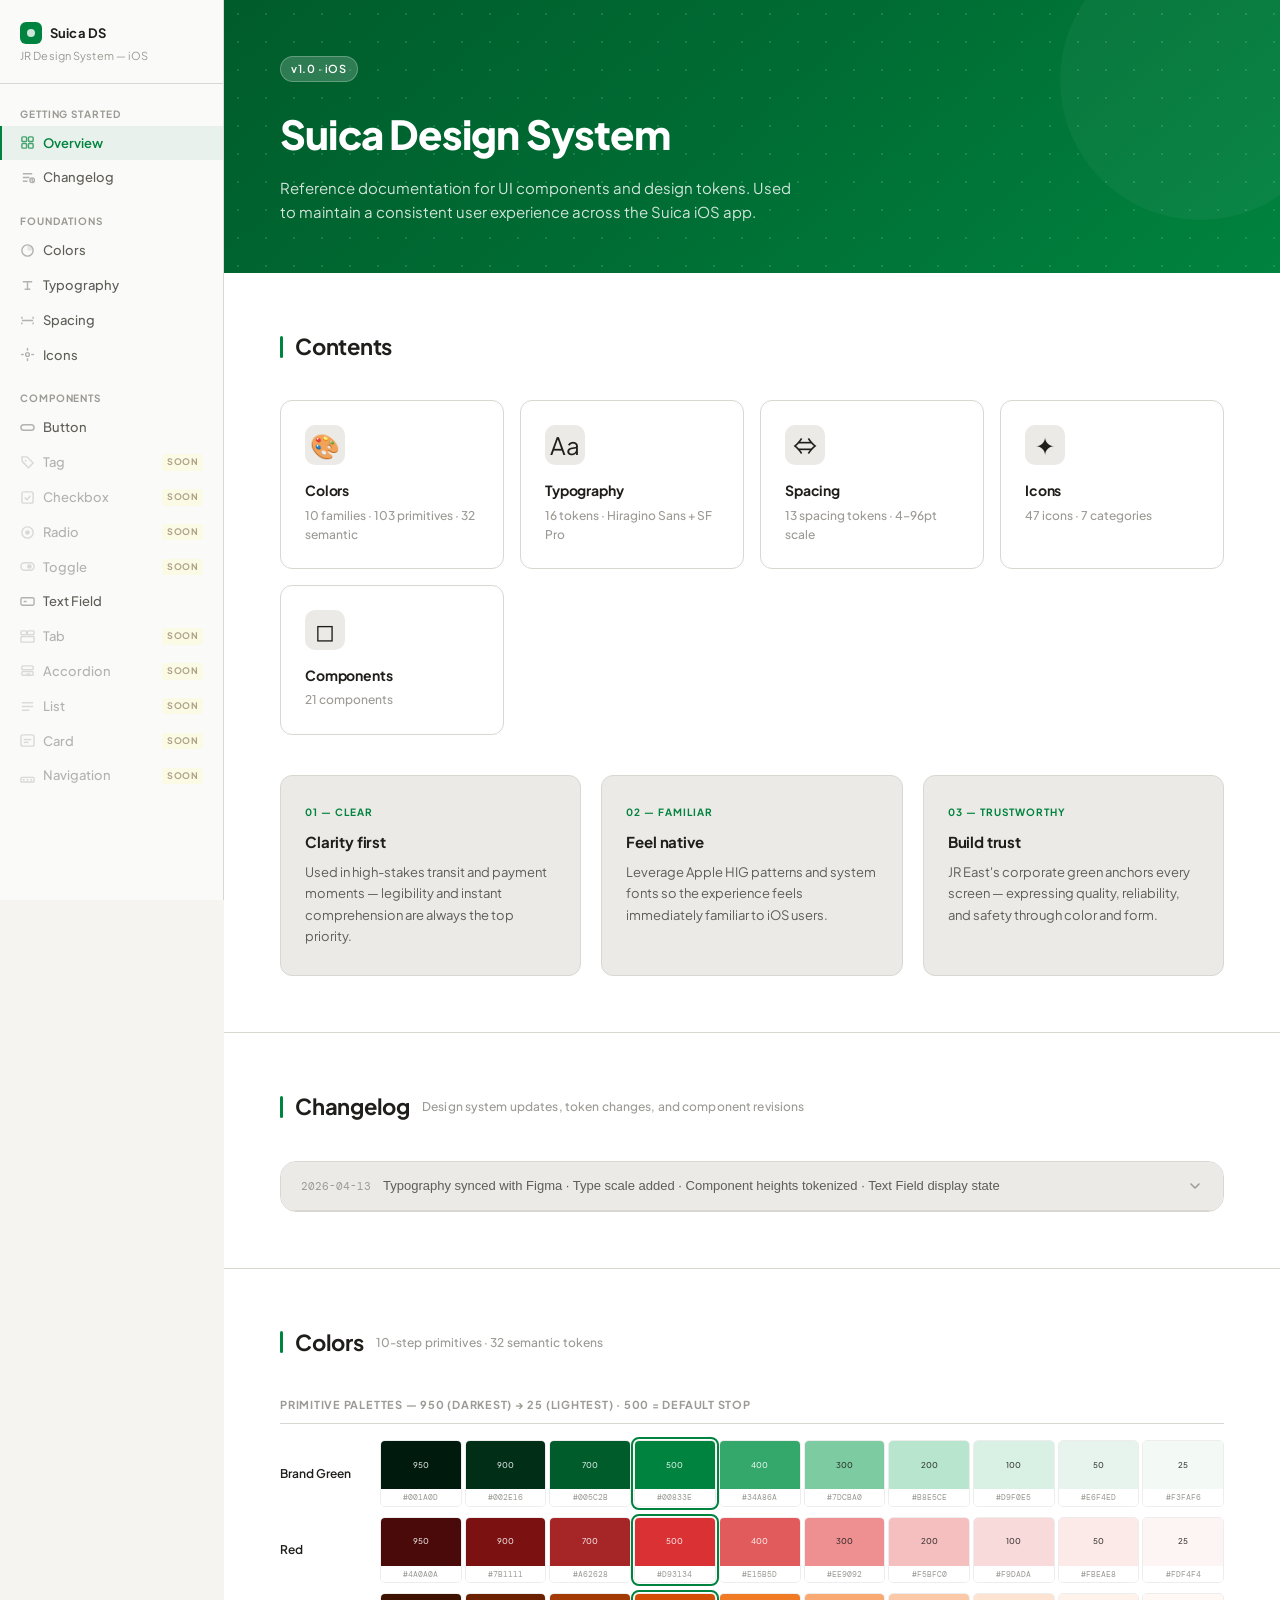
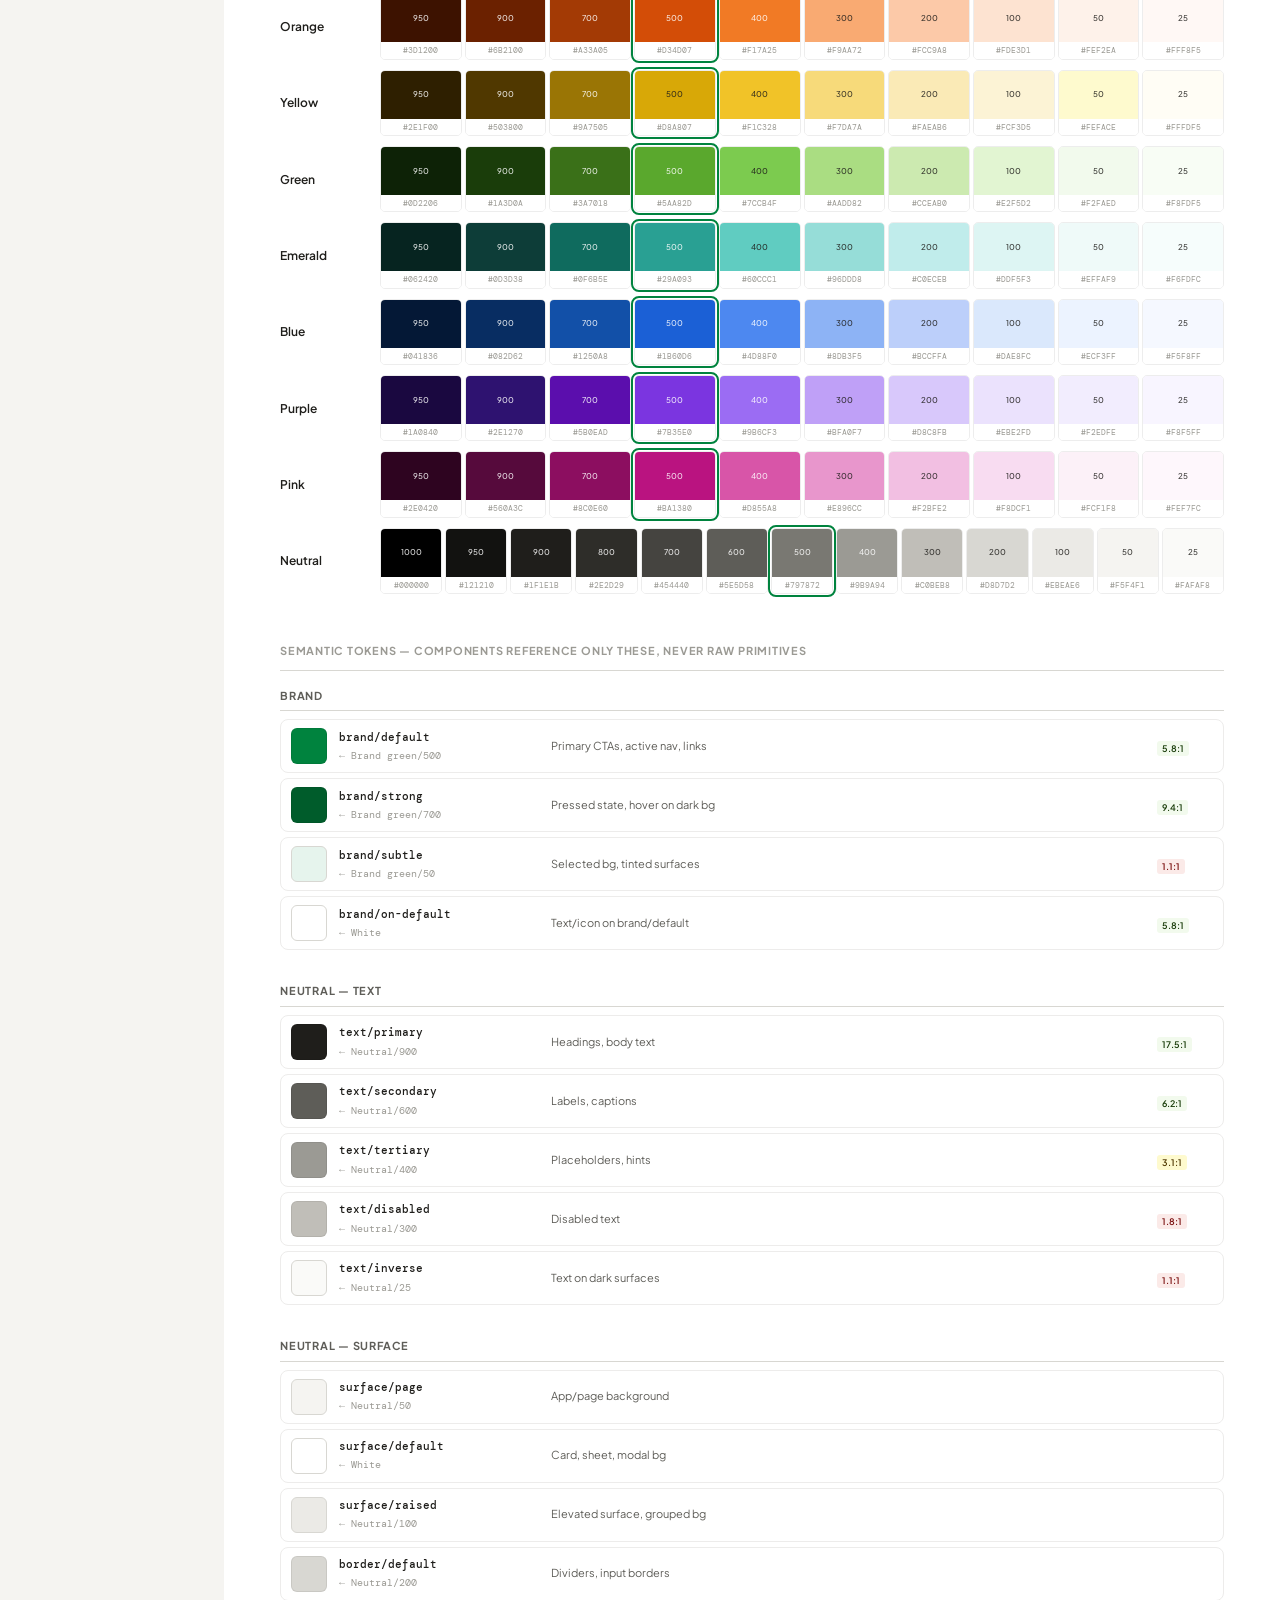
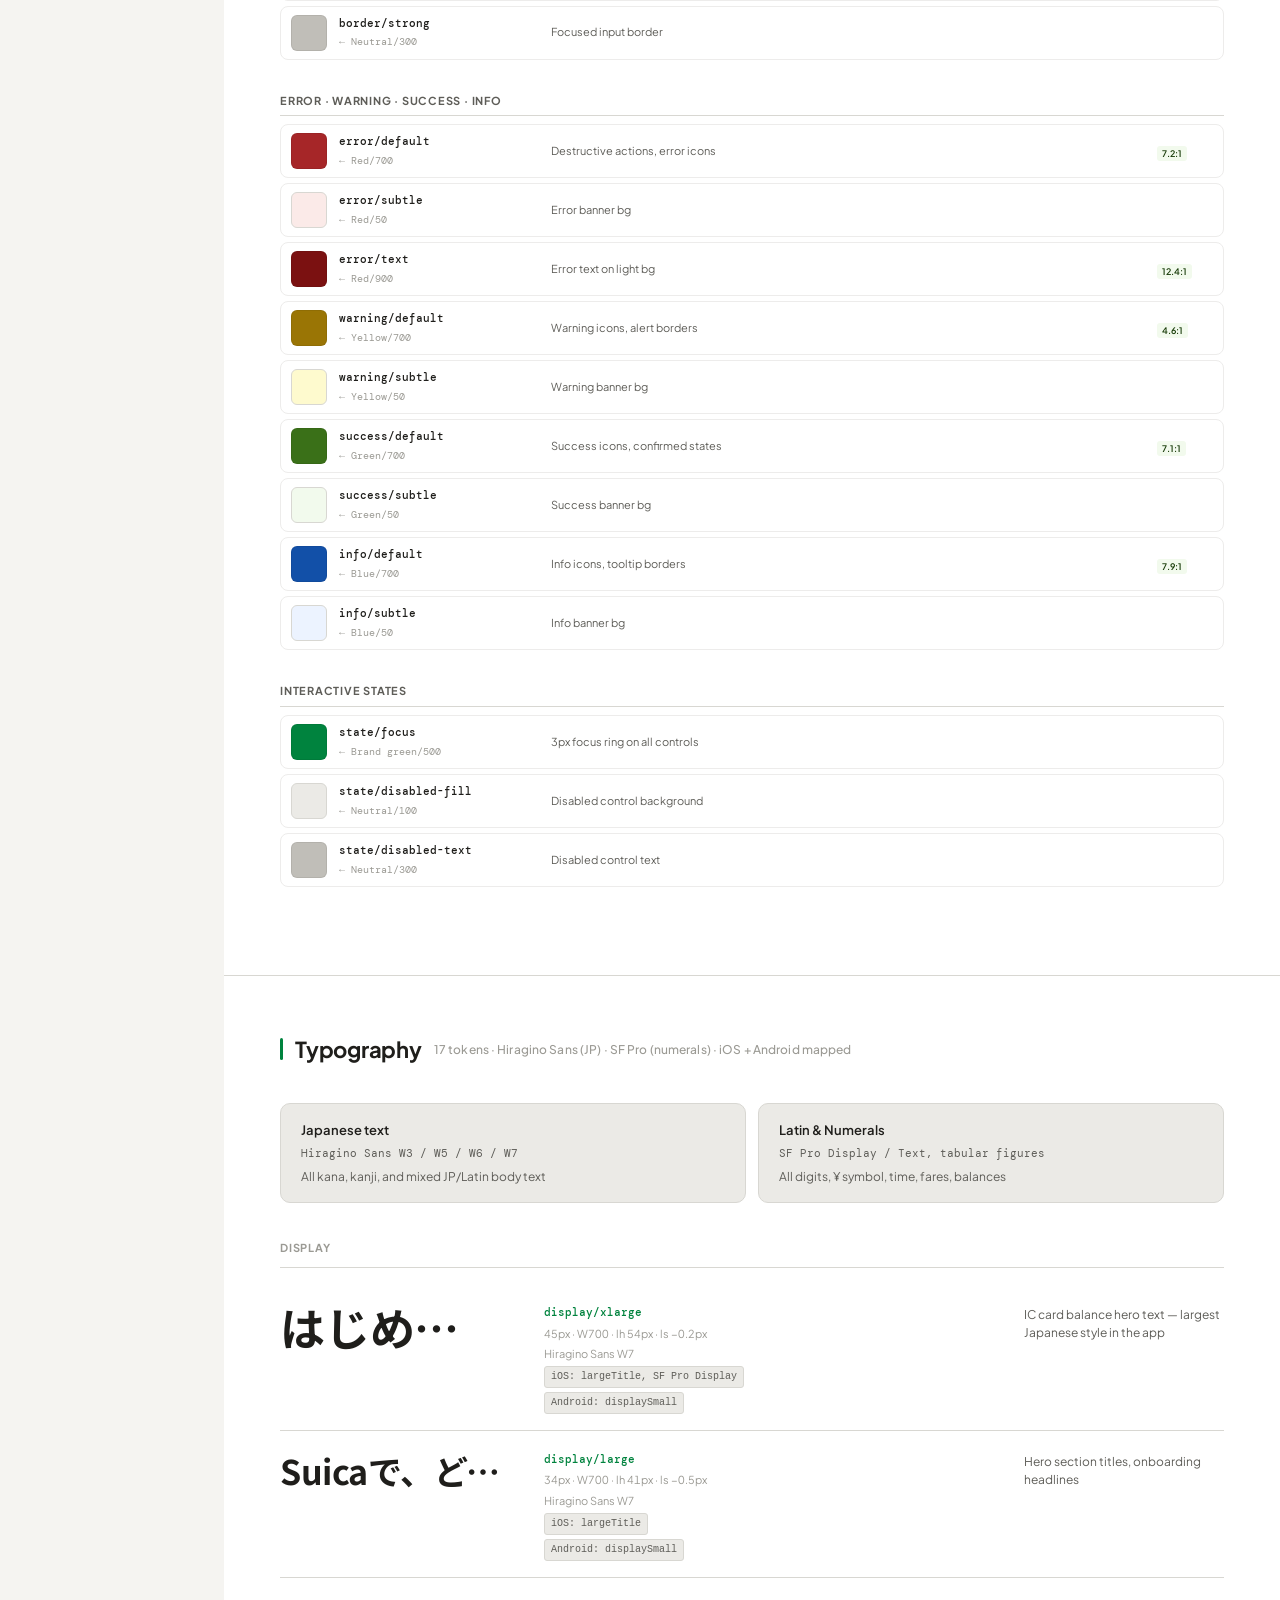
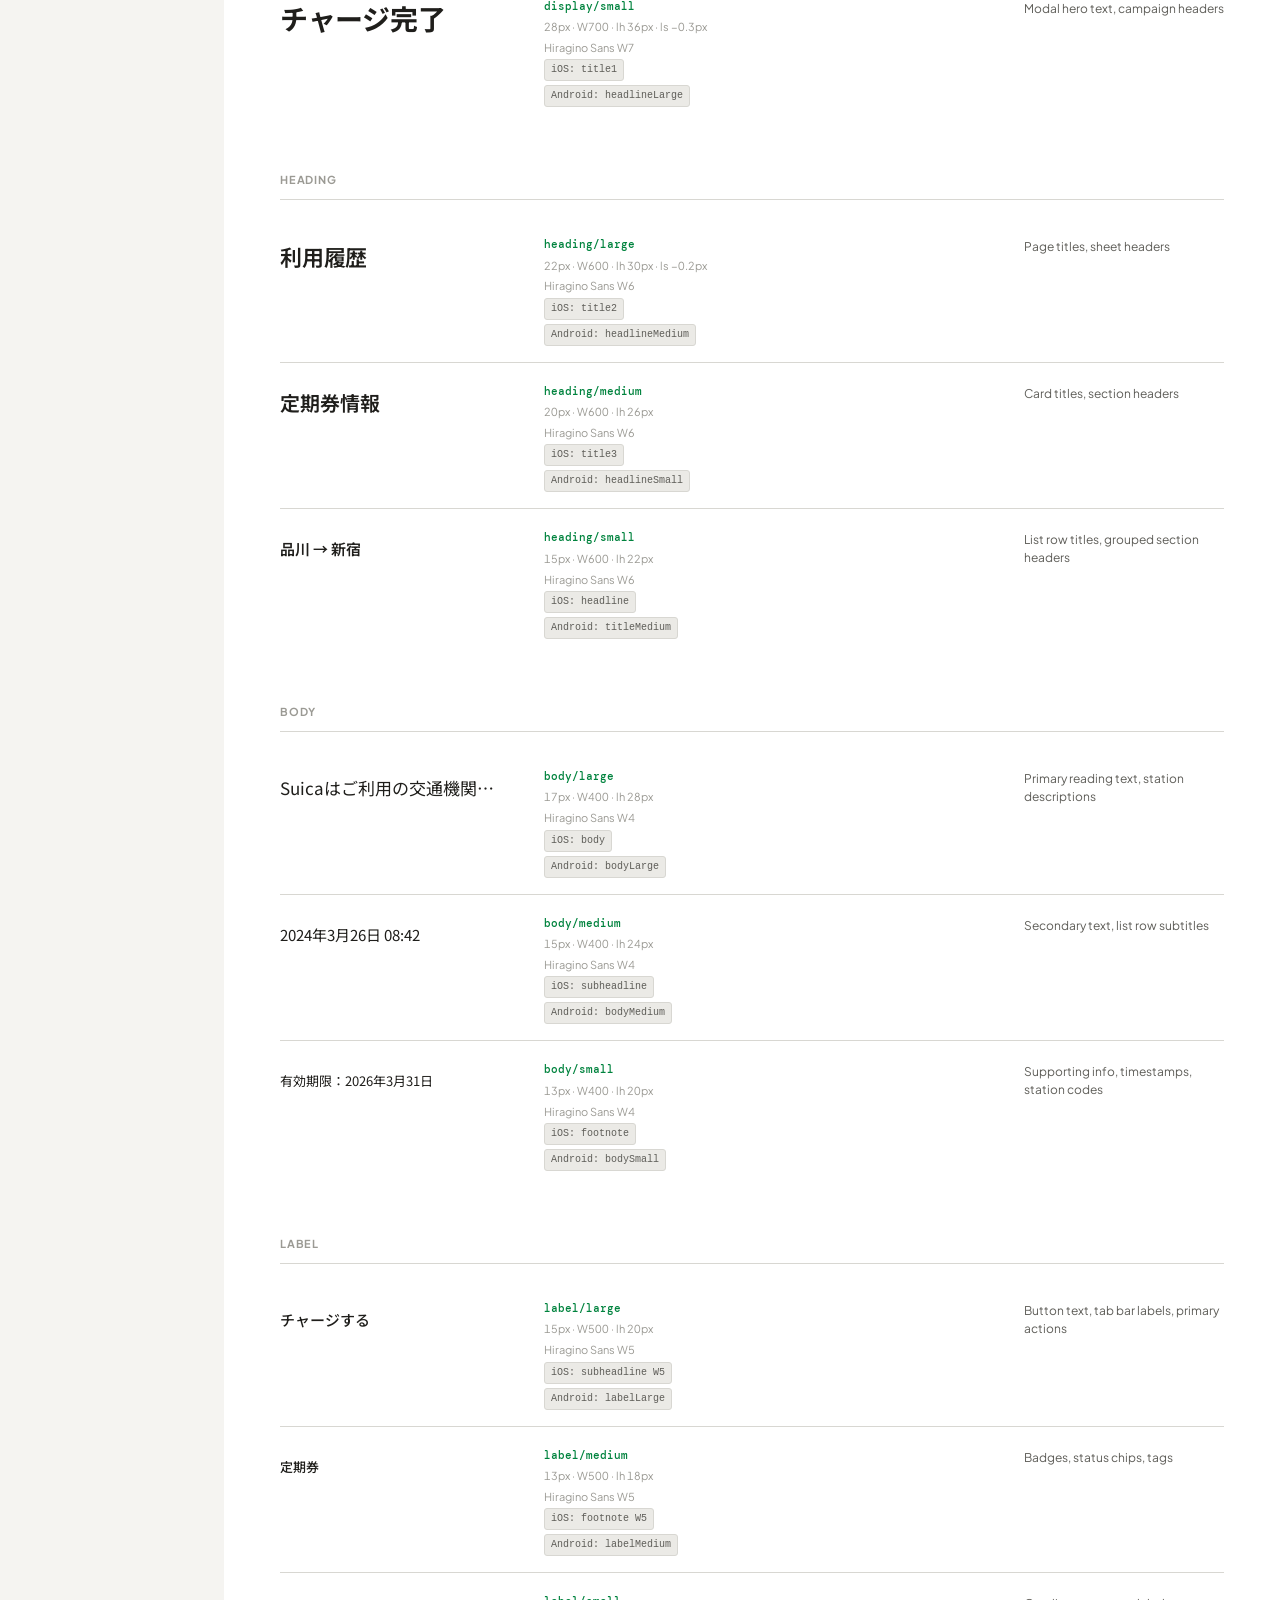
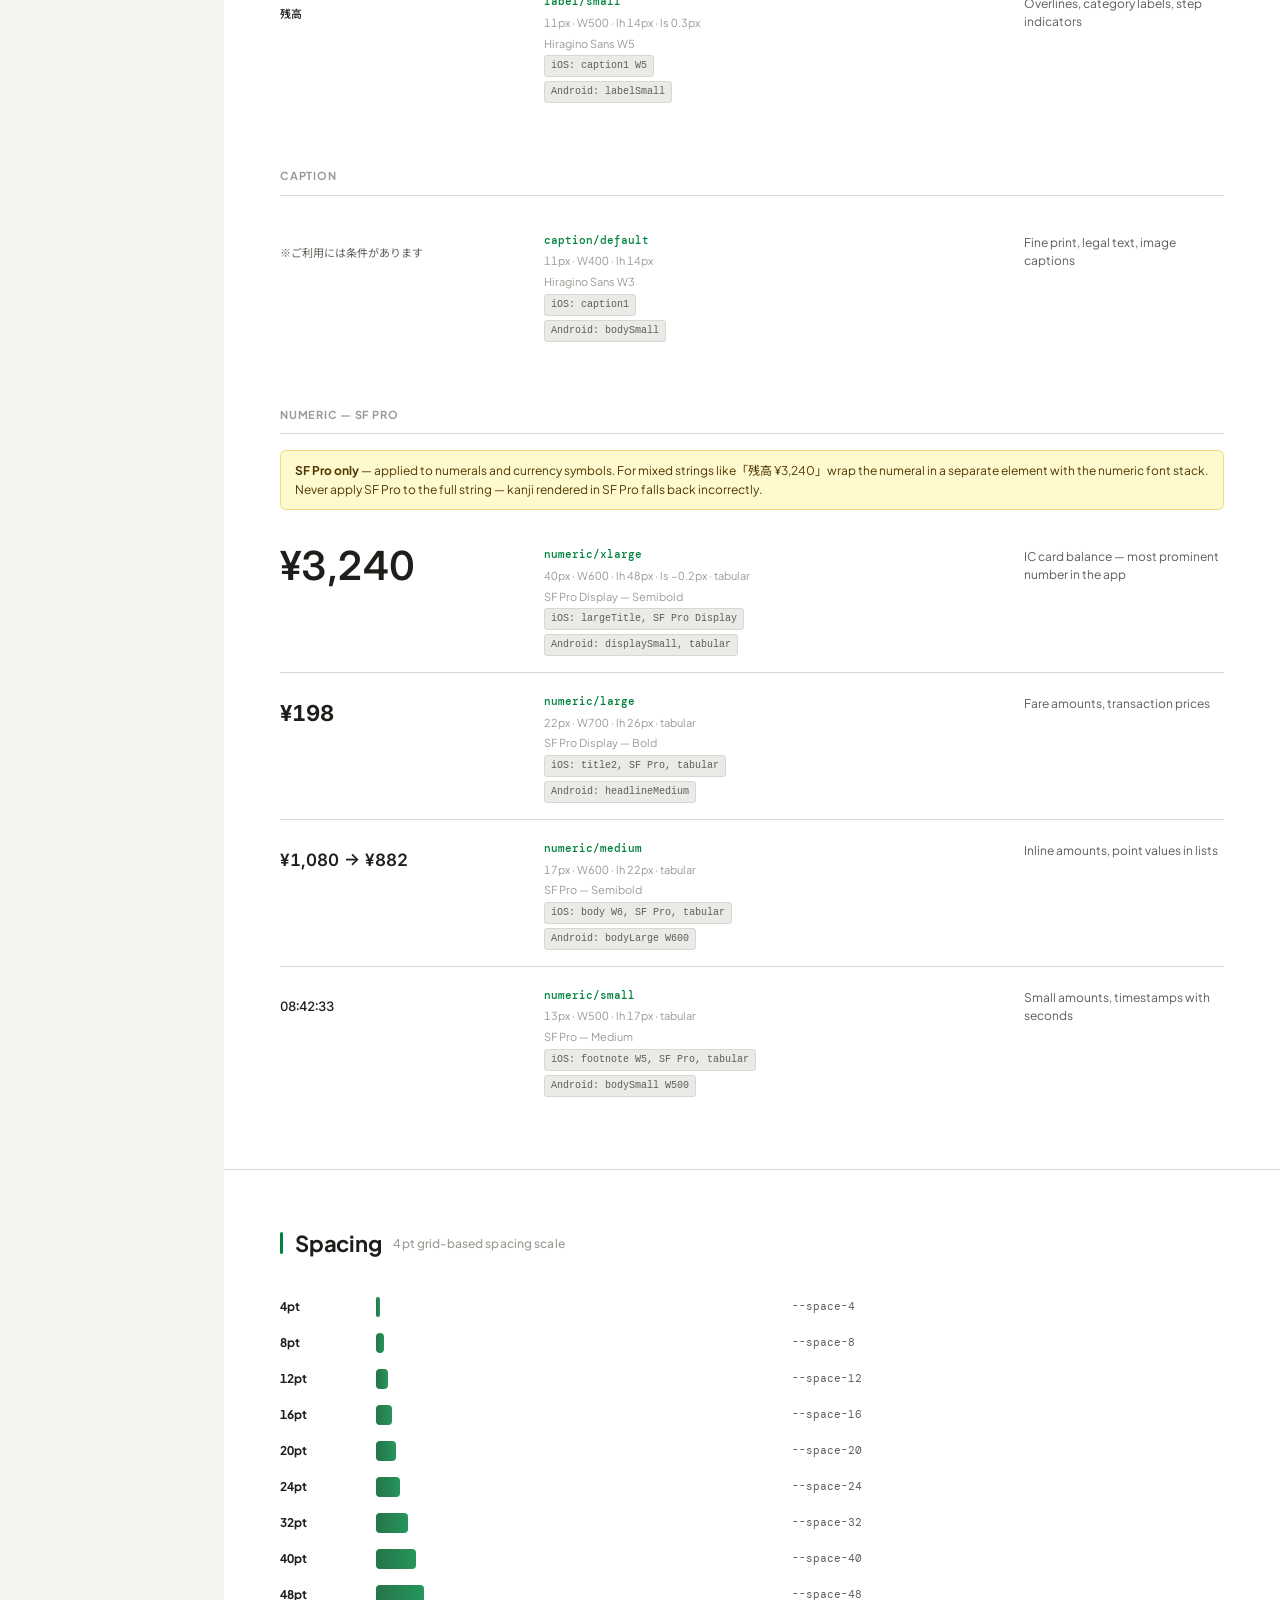
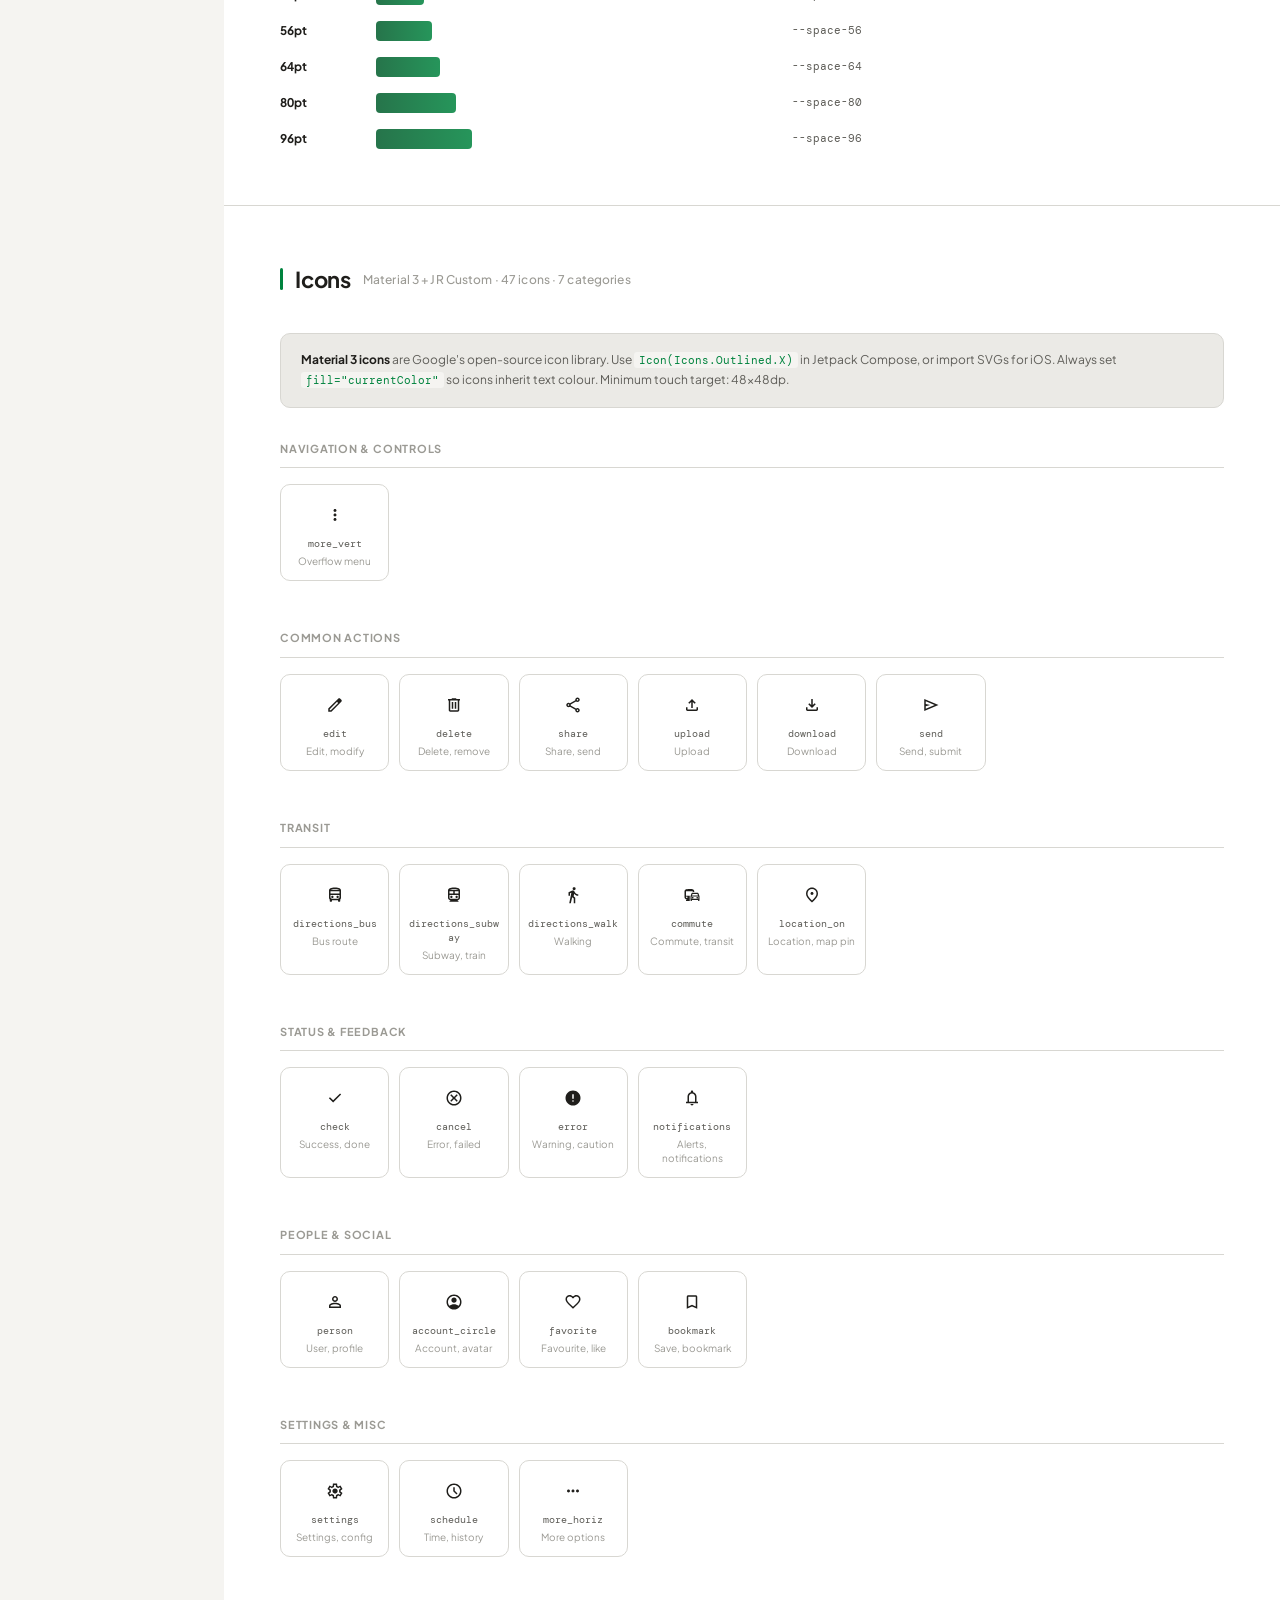
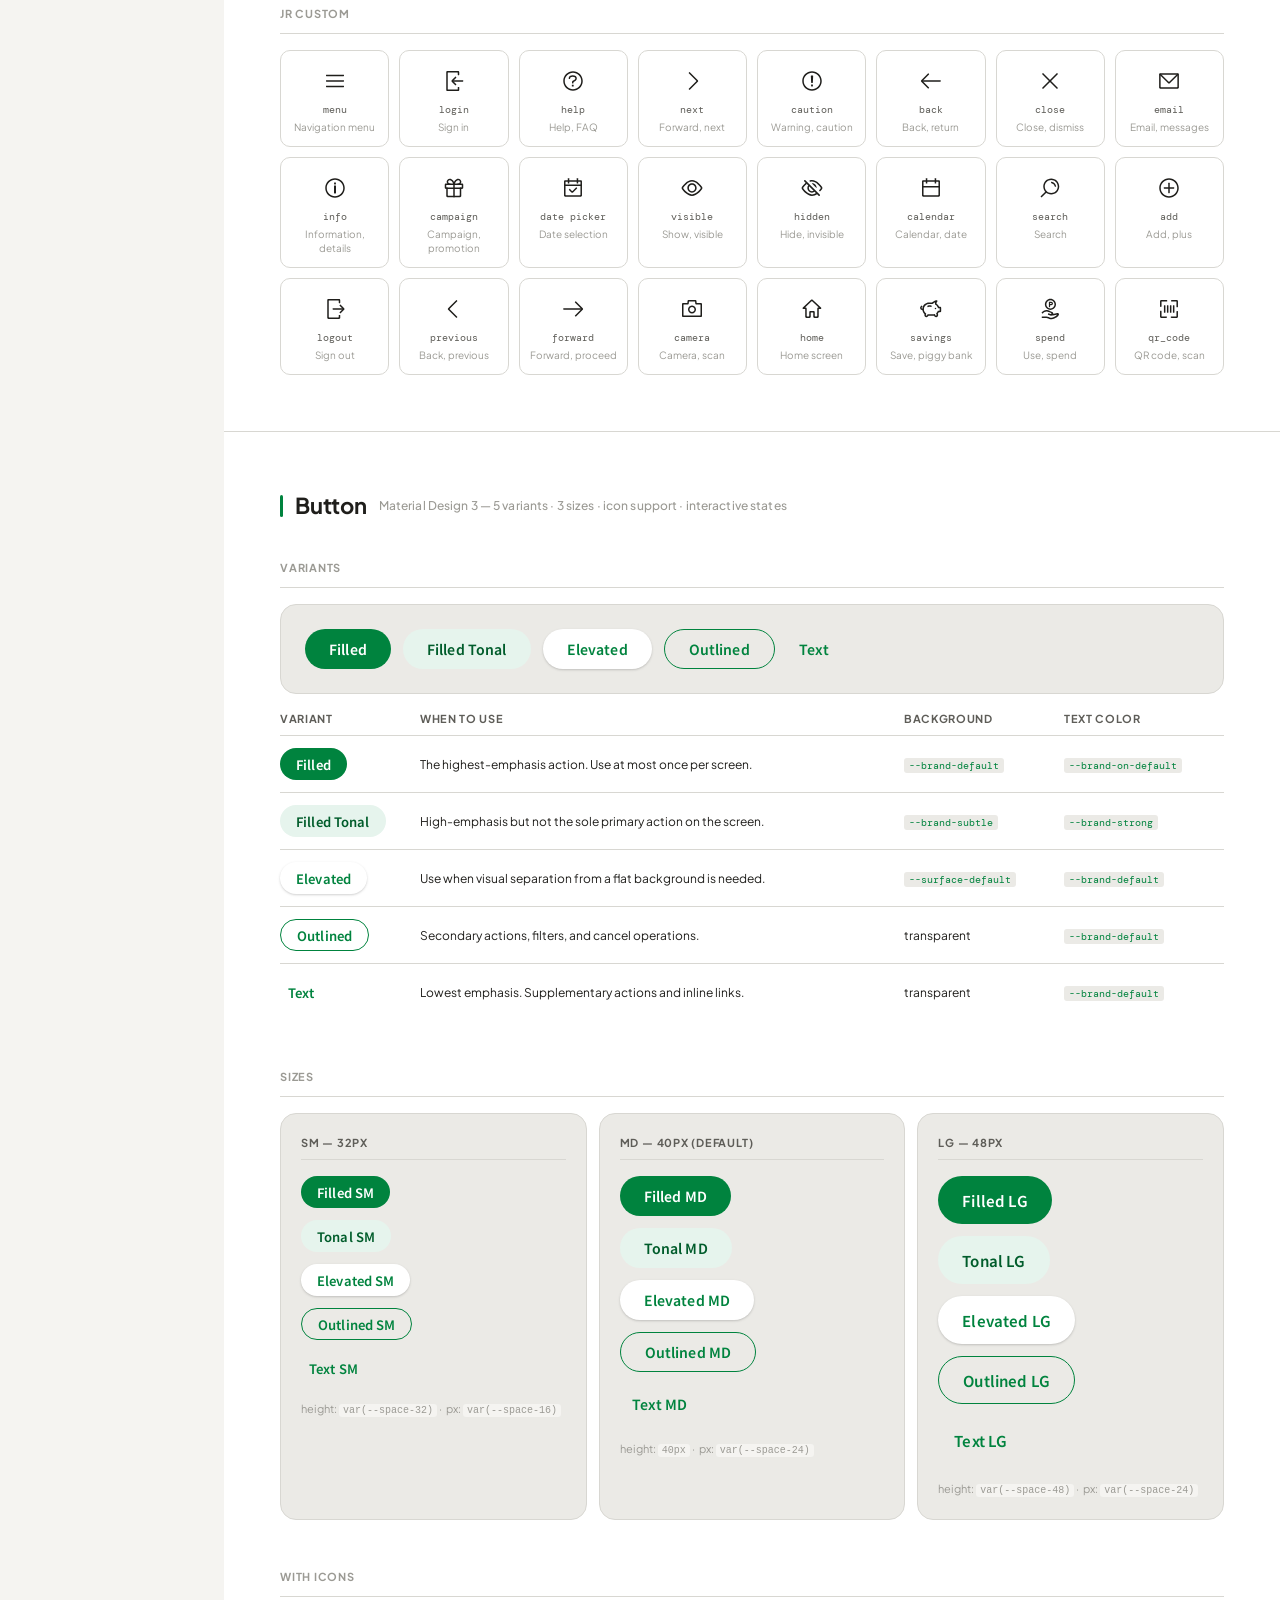
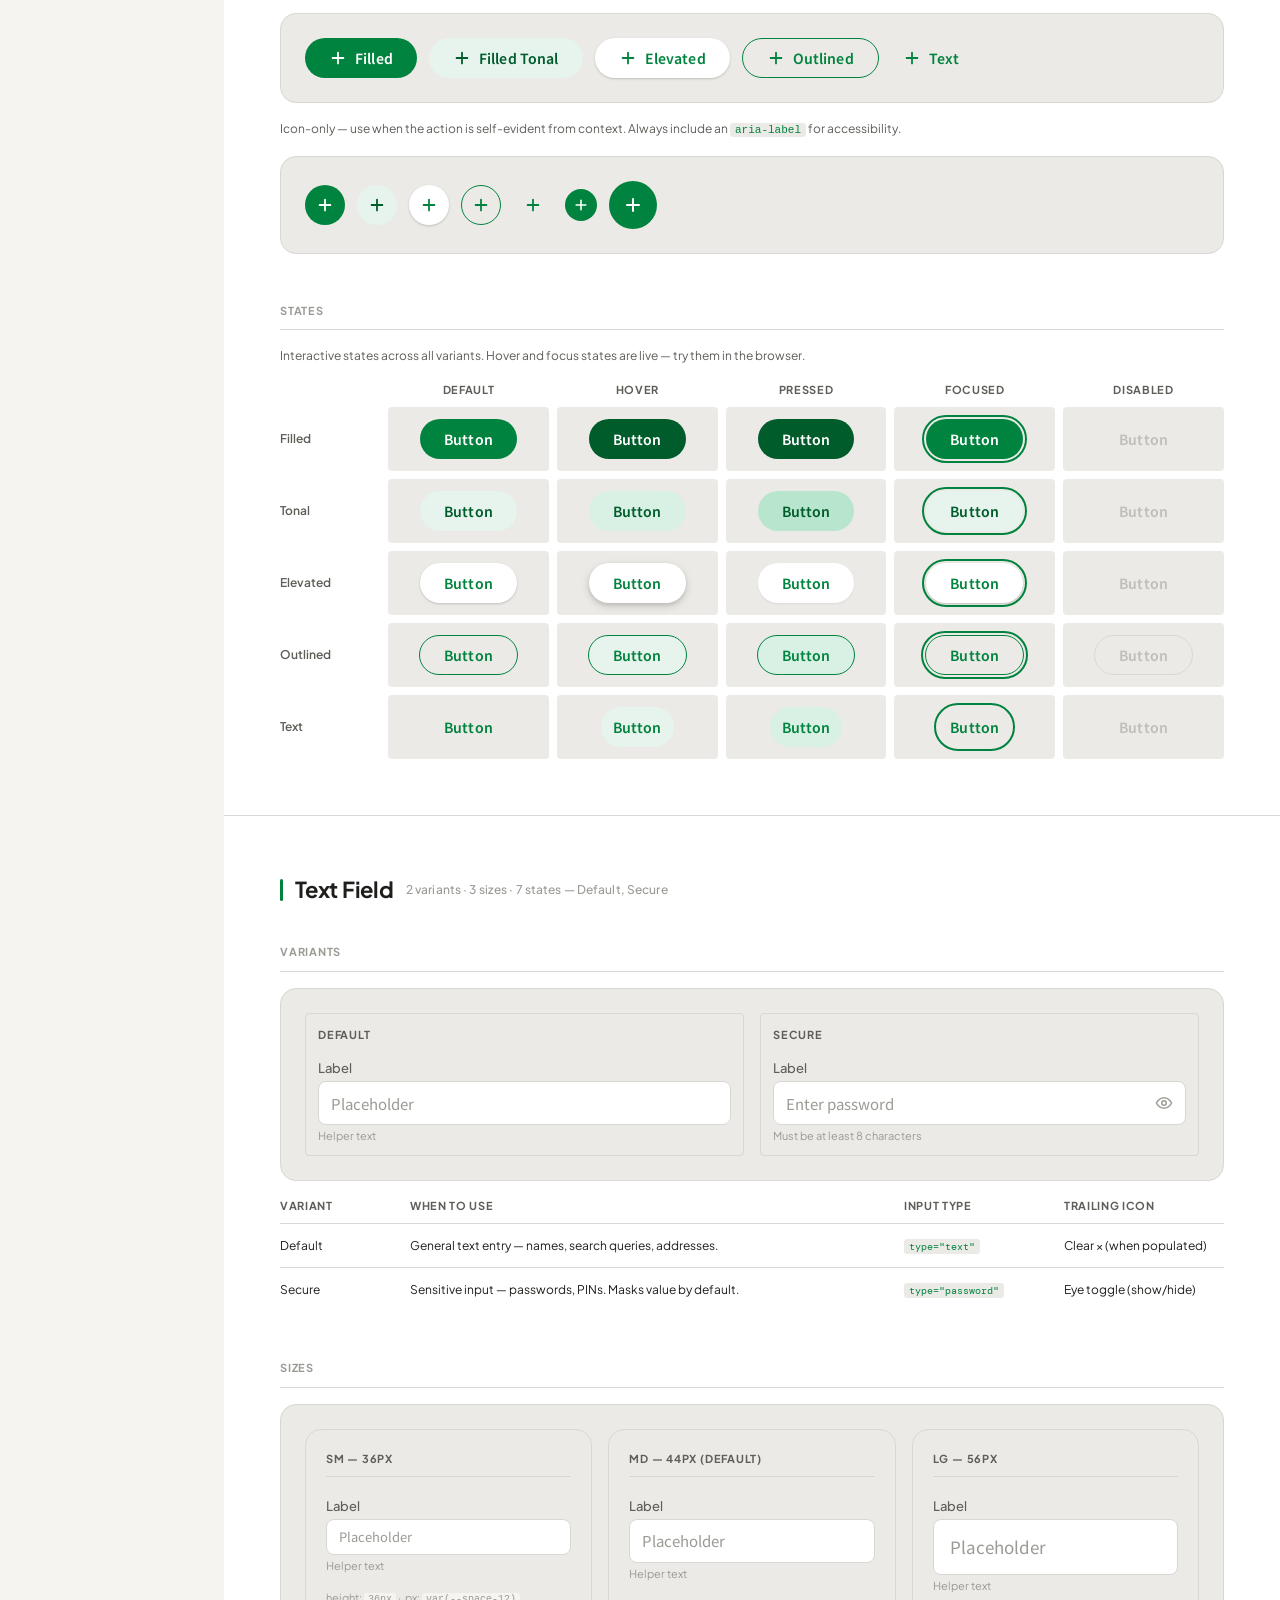
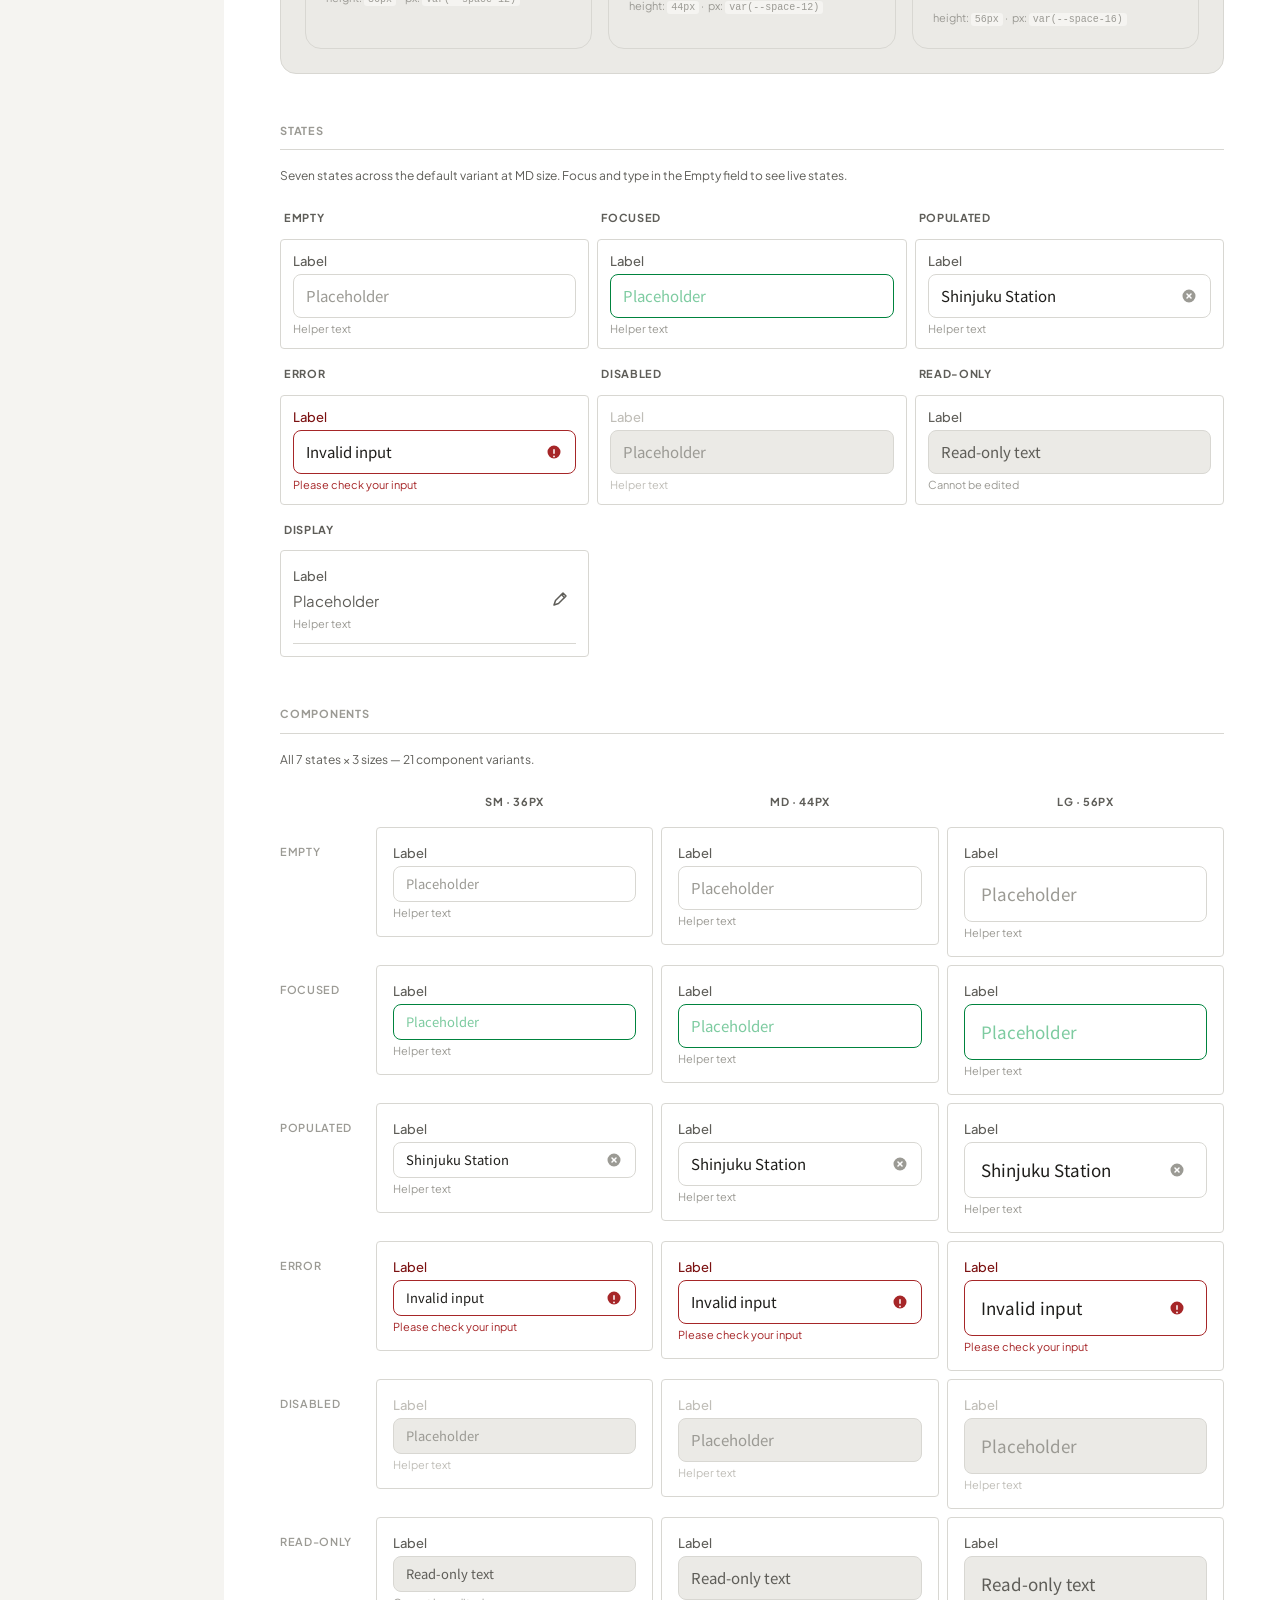
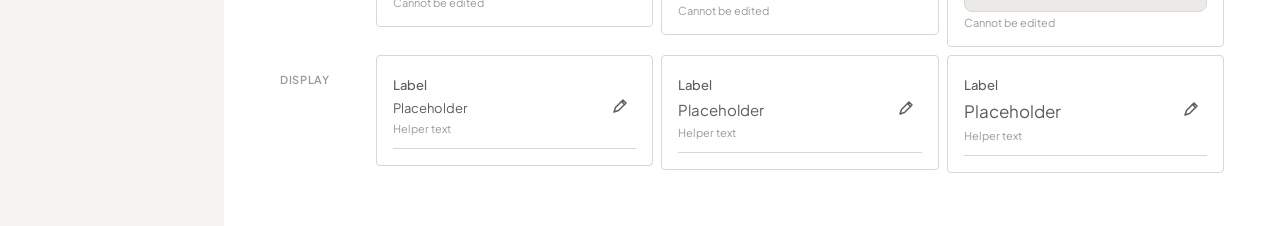
==== commit 92b3849c: "Remove State Tokens table from Text Field section Co-Authored-By: Claude Sonnet 4.6 <noreply@anthrop" ====
--- a/Design system/index.html
+++ b/Design system/index.html
@@ -3808,60 +3808,6 @@
       </div>
     </div>
 
-    <!-- Spec table -->
-    <div class="subsection">
-      <div class="subsection-title">State Tokens</div>
-      <div class="tf-table-scroll">
-      <table class="tf-spec-table">
-        <thead>
-          <tr>
-            <th style="width:120px">State</th>
-            <th style="width:190px">Border</th>
-            <th style="width:190px">Background</th>
-            <th>Label / Helper color</th>
-          </tr>
-        </thead>
-        <tbody>
-          <tr>
-            <td>Default</td>
-            <td><code>--border-default</code></td>
-            <td><code>--surface-default</code></td>
-            <td><code>--text-secondary</code> / <code>--text-tertiary</code></td>
-          </tr>
-          <tr>
-            <td>Focused</td>
-            <td><code>--state-focus</code></td>
-            <td><code>--surface-default</code></td>
-            <td>unchanged</td>
-          </tr>
-          <tr>
-            <td>Error</td>
-            <td><code>--error-default</code></td>
-            <td><code>--surface-default</code></td>
-            <td><code>--error-text</code> / <code>--error-default</code></td>
-          </tr>
-          <tr>
-            <td>Disabled</td>
-            <td><code>--border-default</code></td>
-            <td><code>--state-disabled-fill</code></td>
-            <td><code>--text-disabled</code> / <code>--text-disabled</code></td>
-          </tr>
-          <tr>
-            <td>Read-only</td>
-            <td><code>--border-default</code></td>
-            <td><code>--surface-raised</code></td>
-            <td><code>--text-secondary</code> / <code>--text-tertiary</code></td>
-          </tr>
-          <tr>
-            <td>Display</td>
-            <td>none — bottom divider only (<code>--border-default</code>)</td>
-            <td>transparent</td>
-            <td><code>--text-primary</code> (label) / <code>--text-secondary</code> (value)</td>
-          </tr>
-        </tbody>
-      </table>
-      </div>
-    </div>
 
   </div>
 
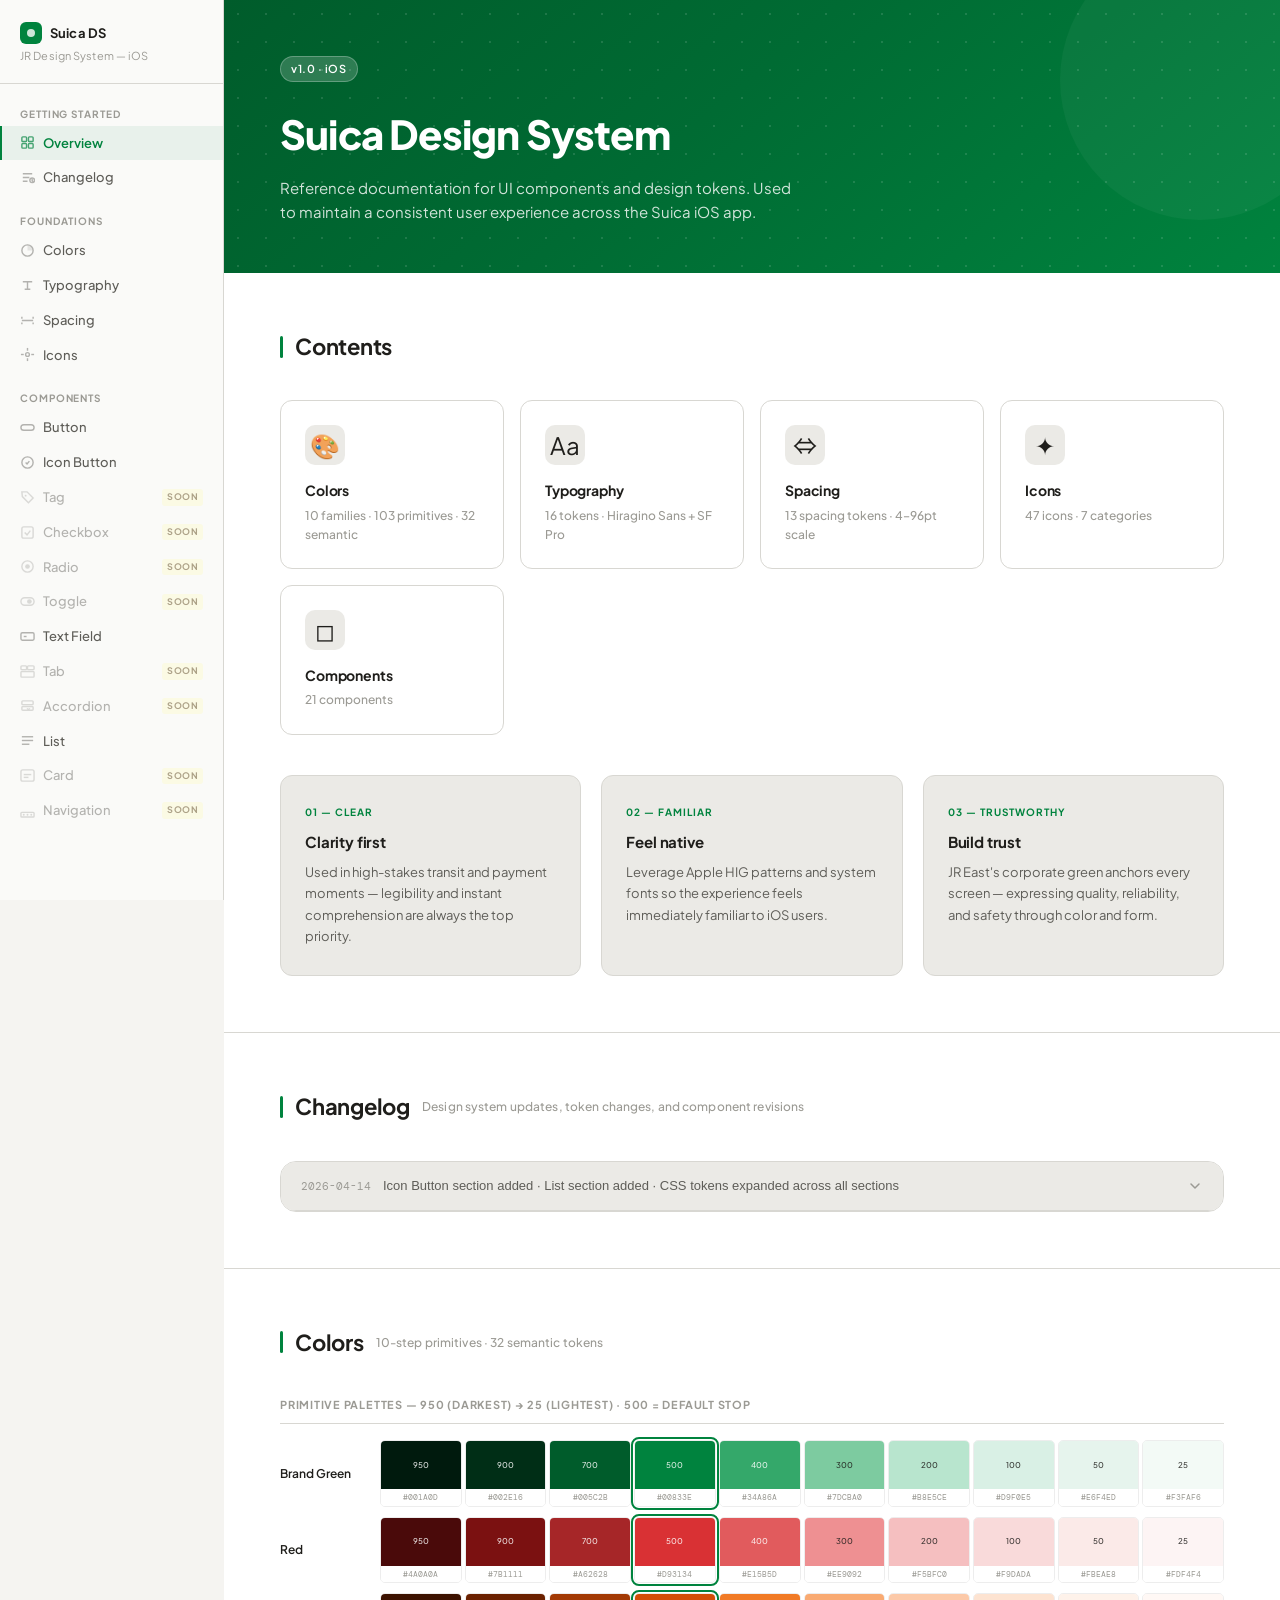
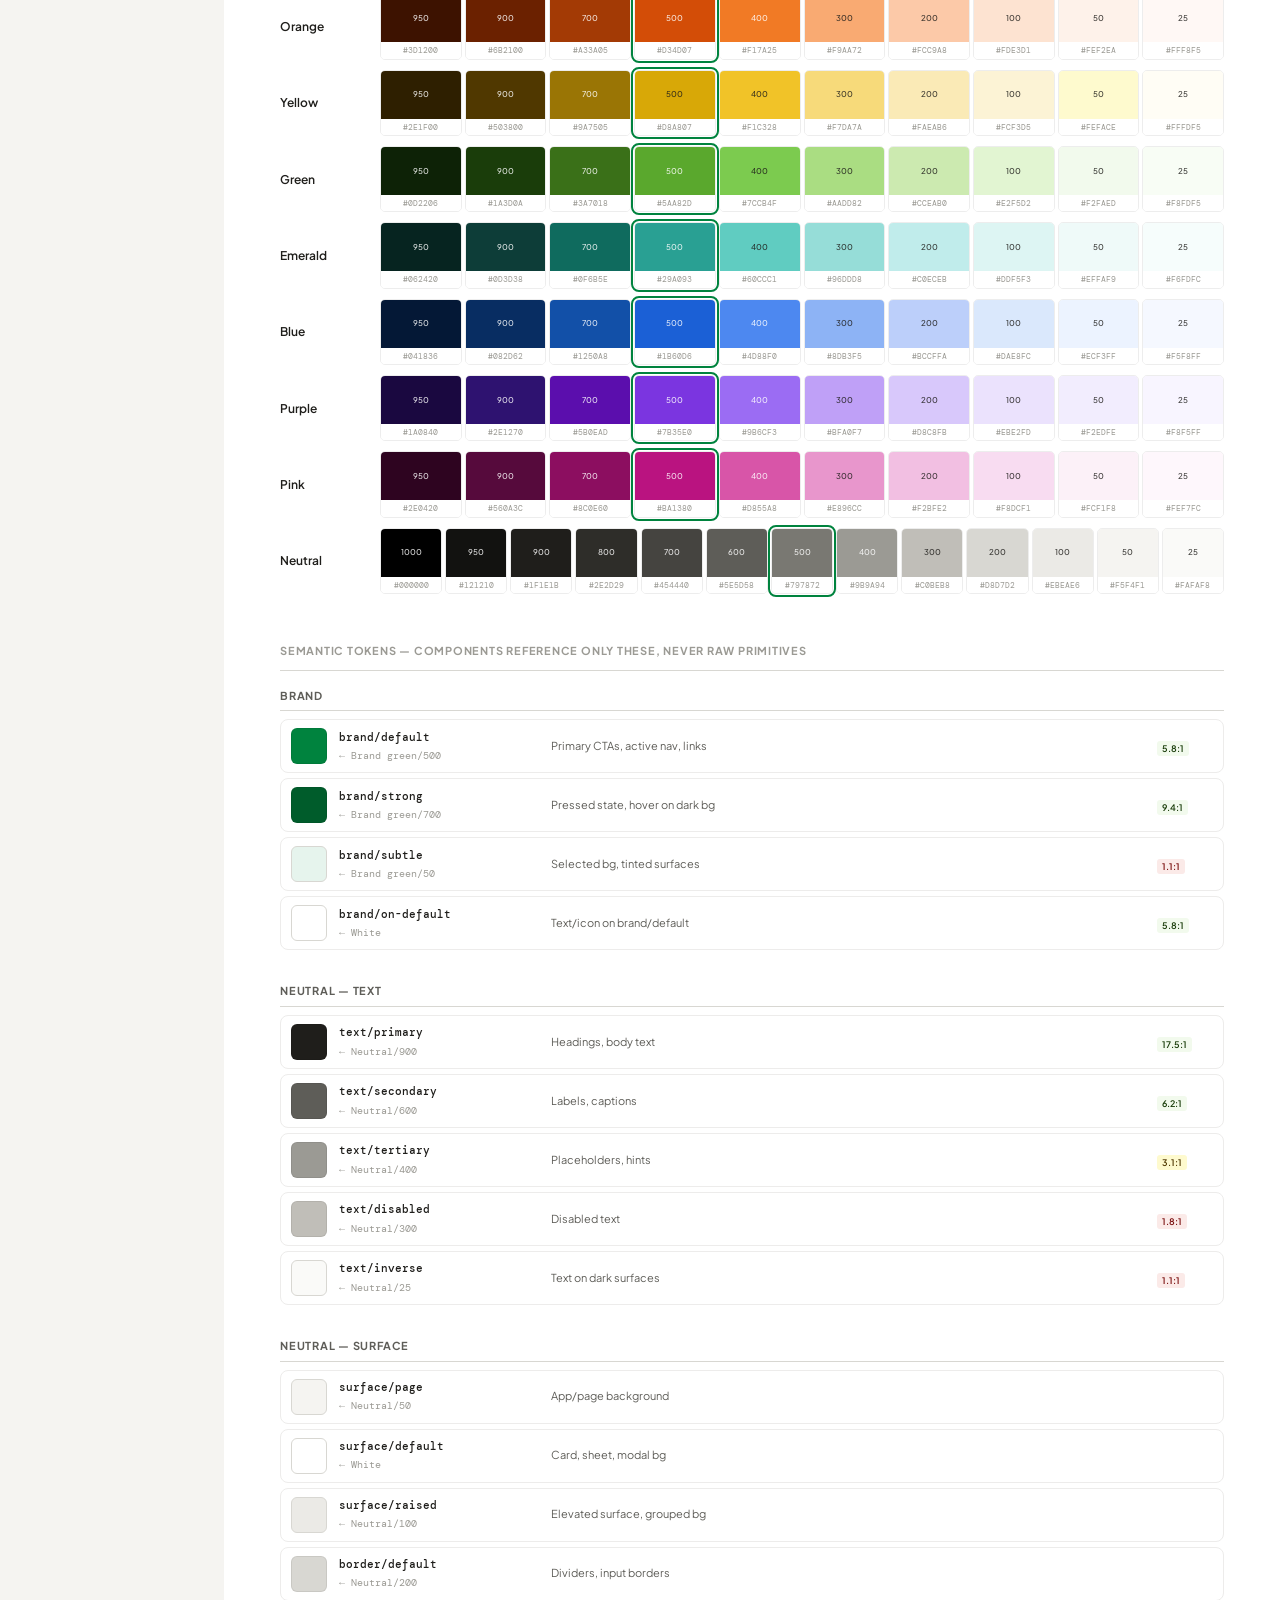
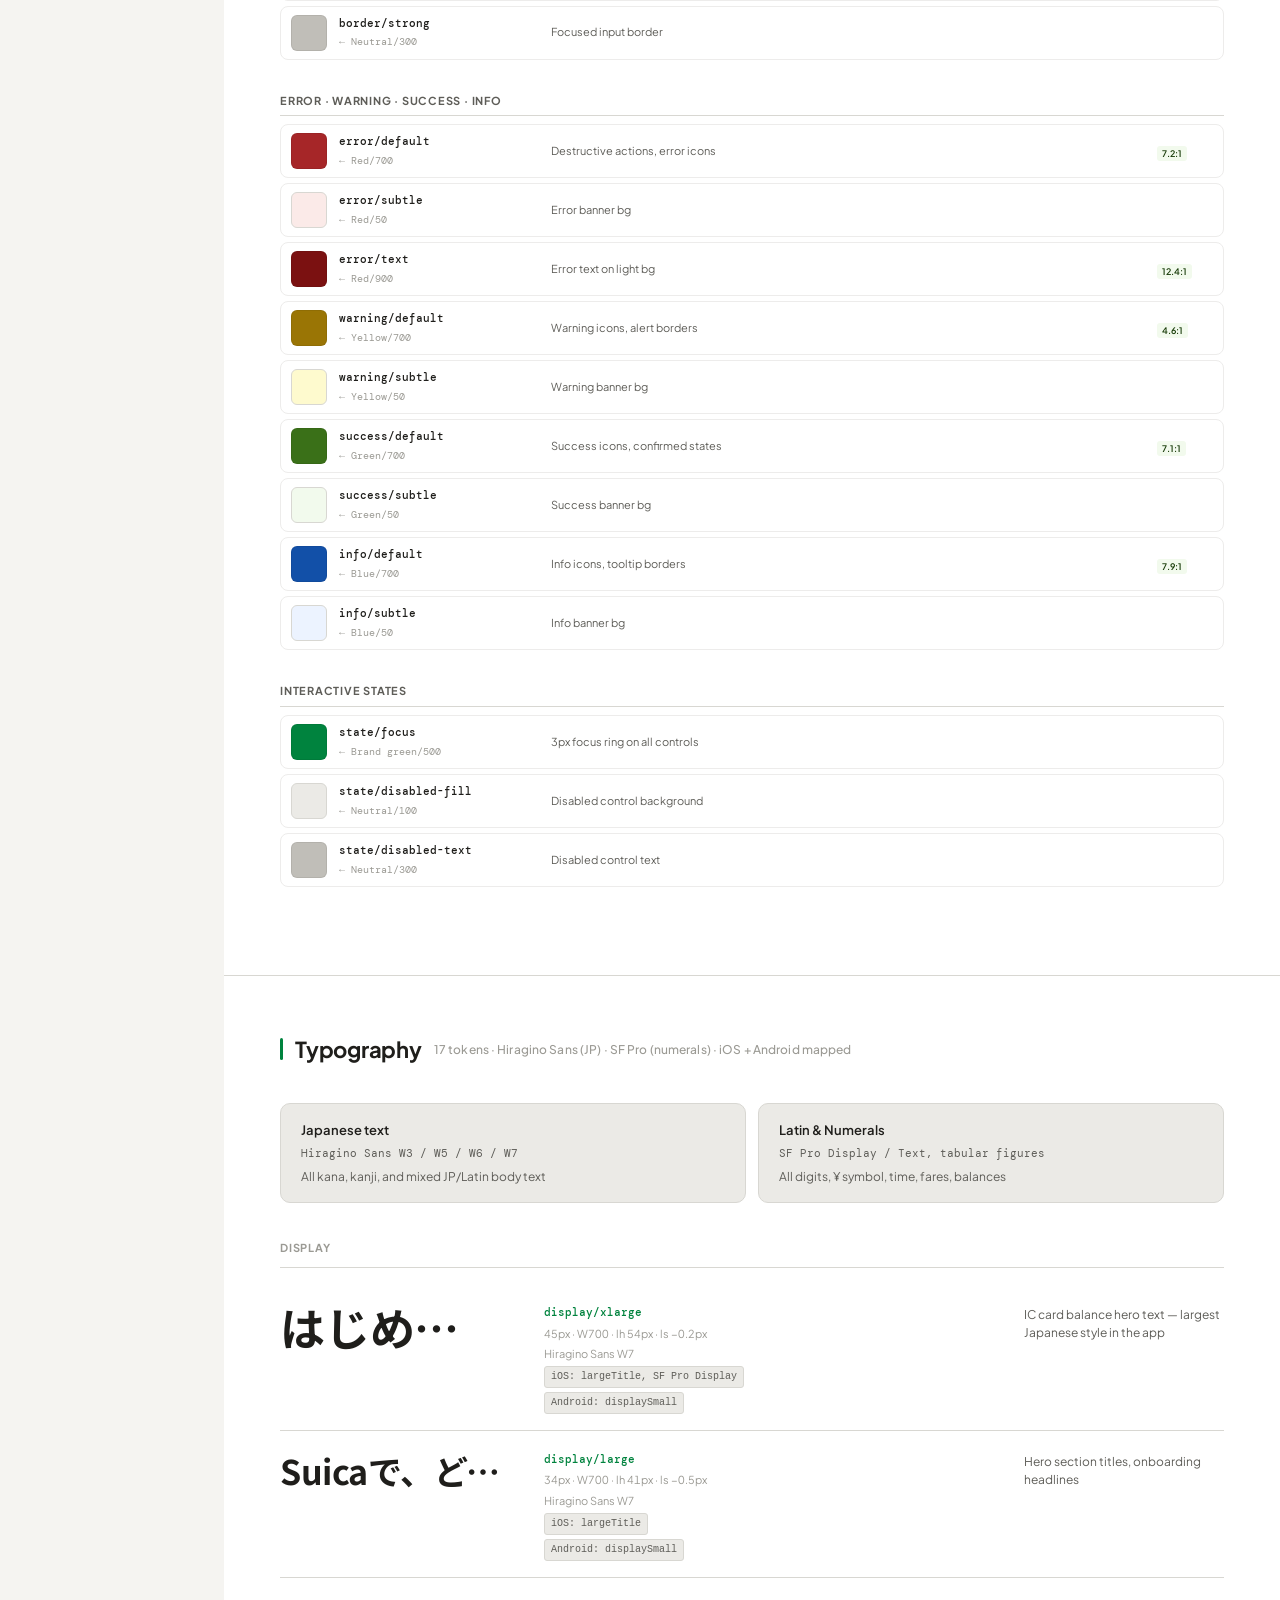
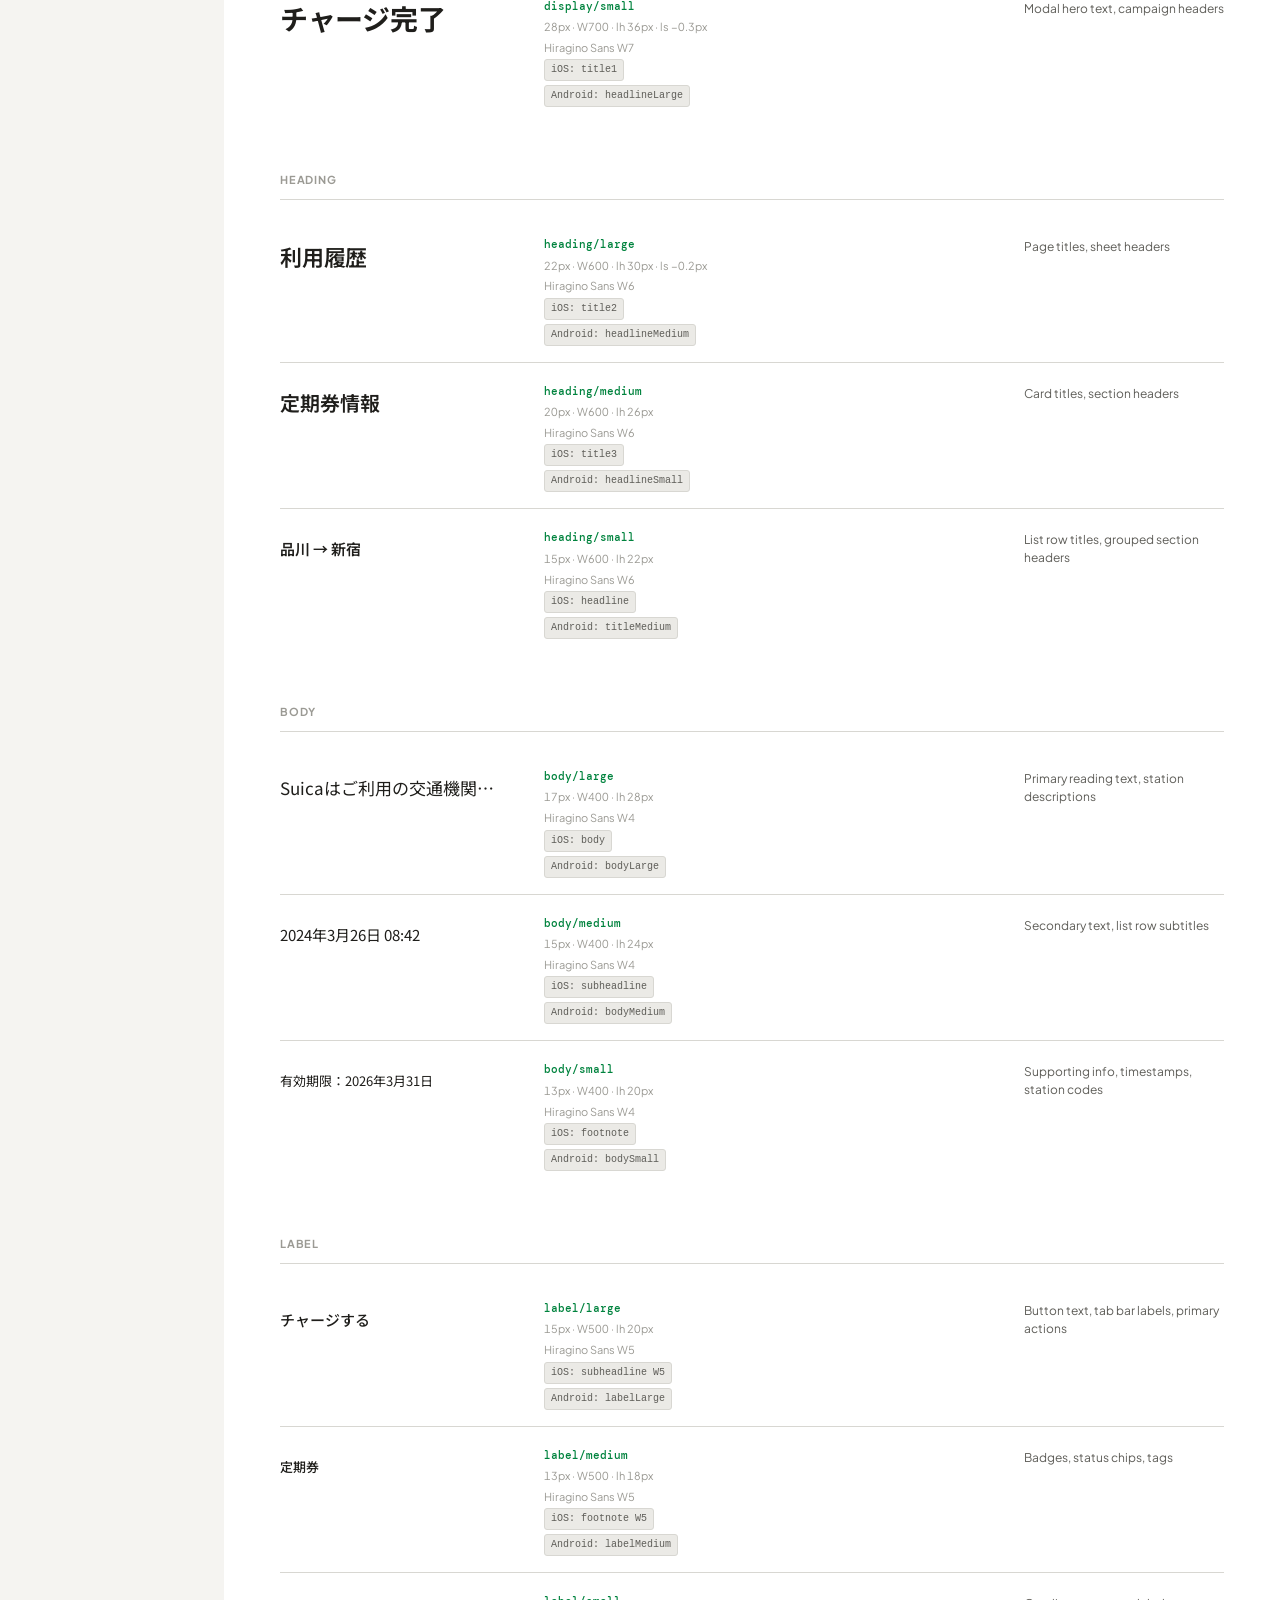
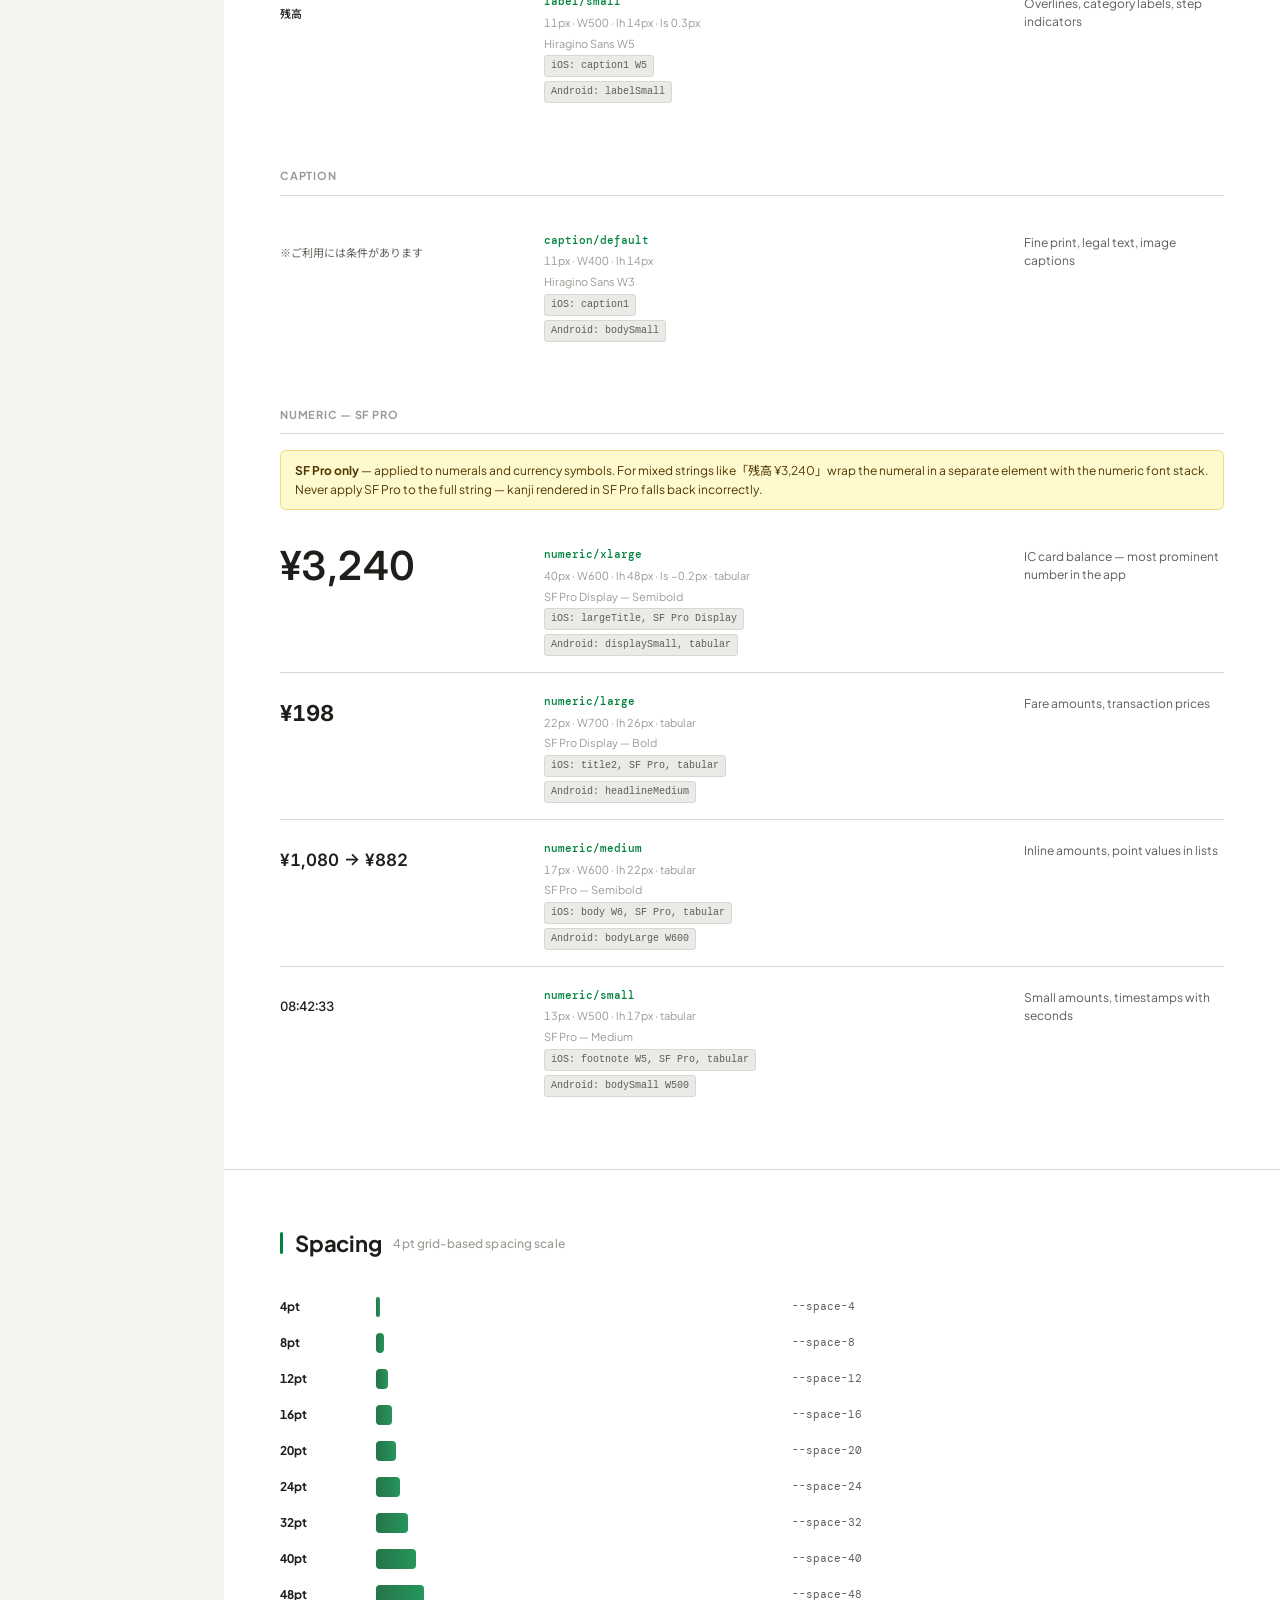
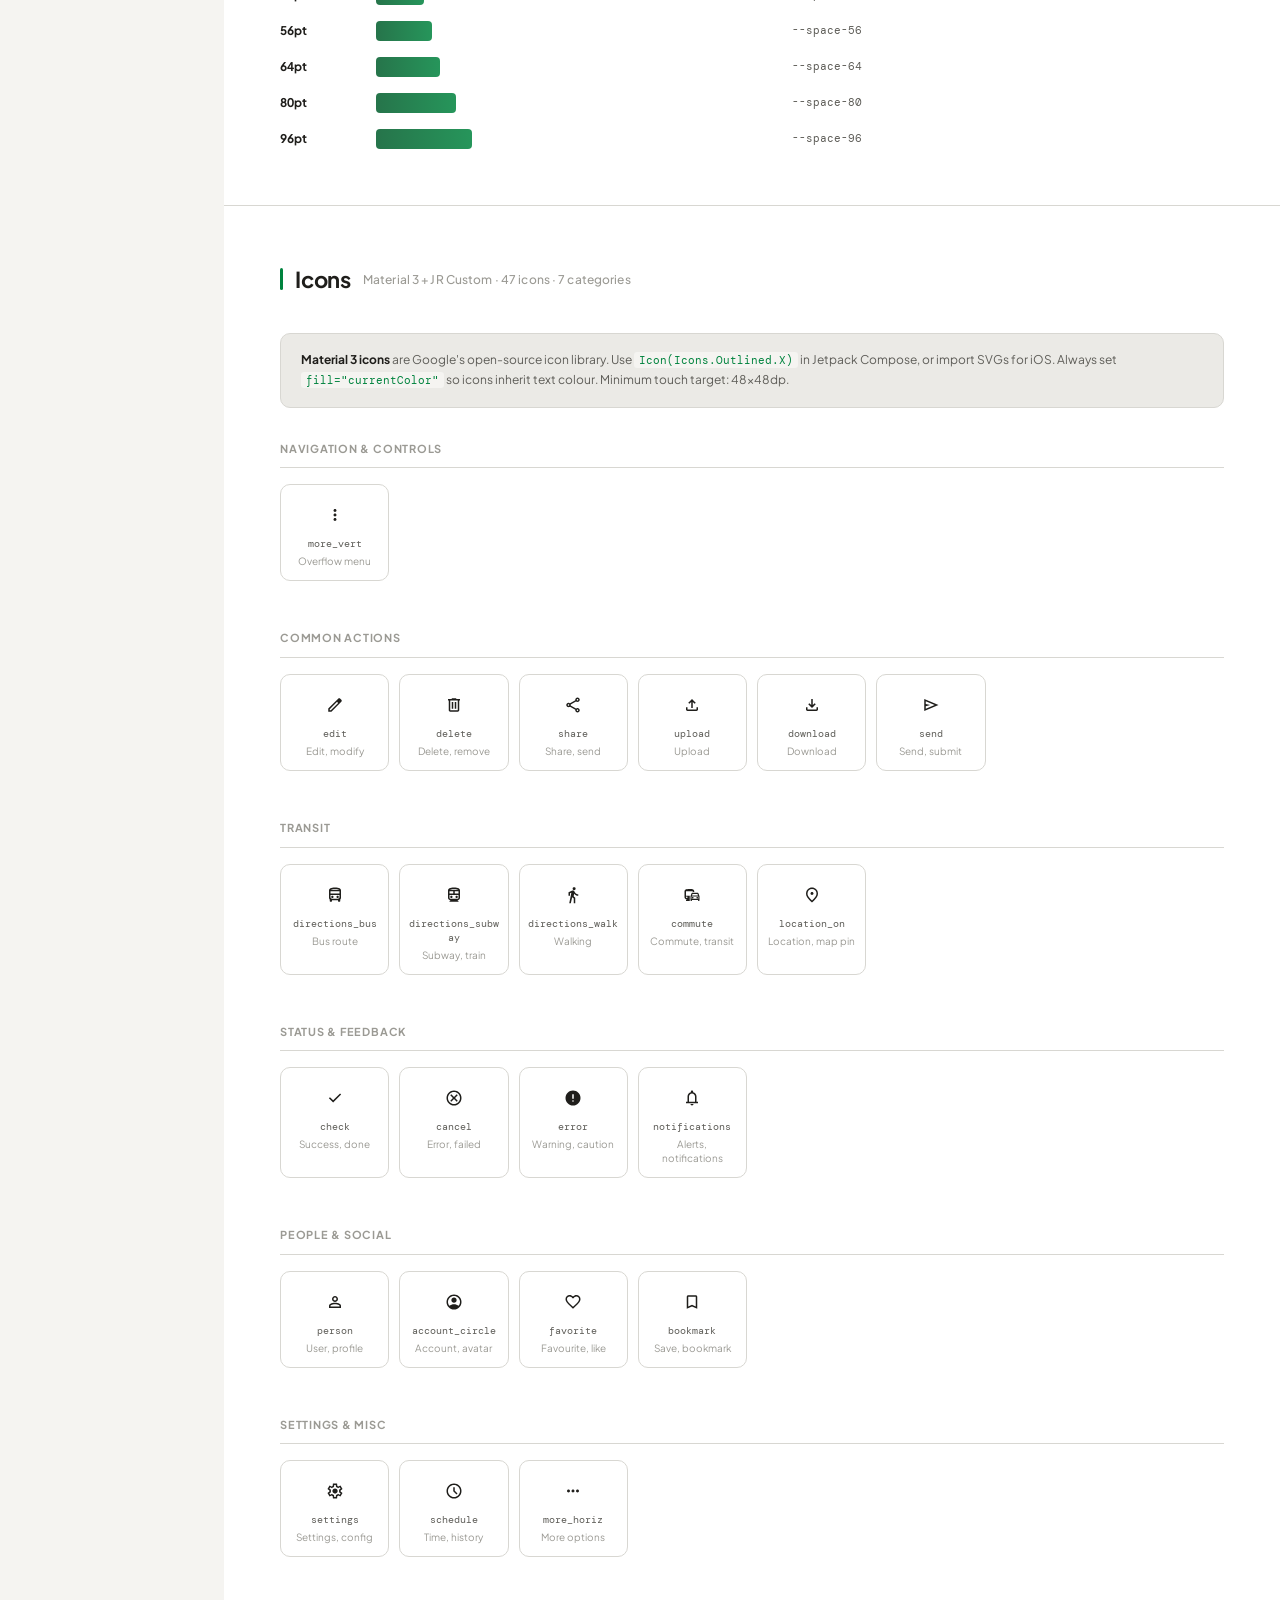
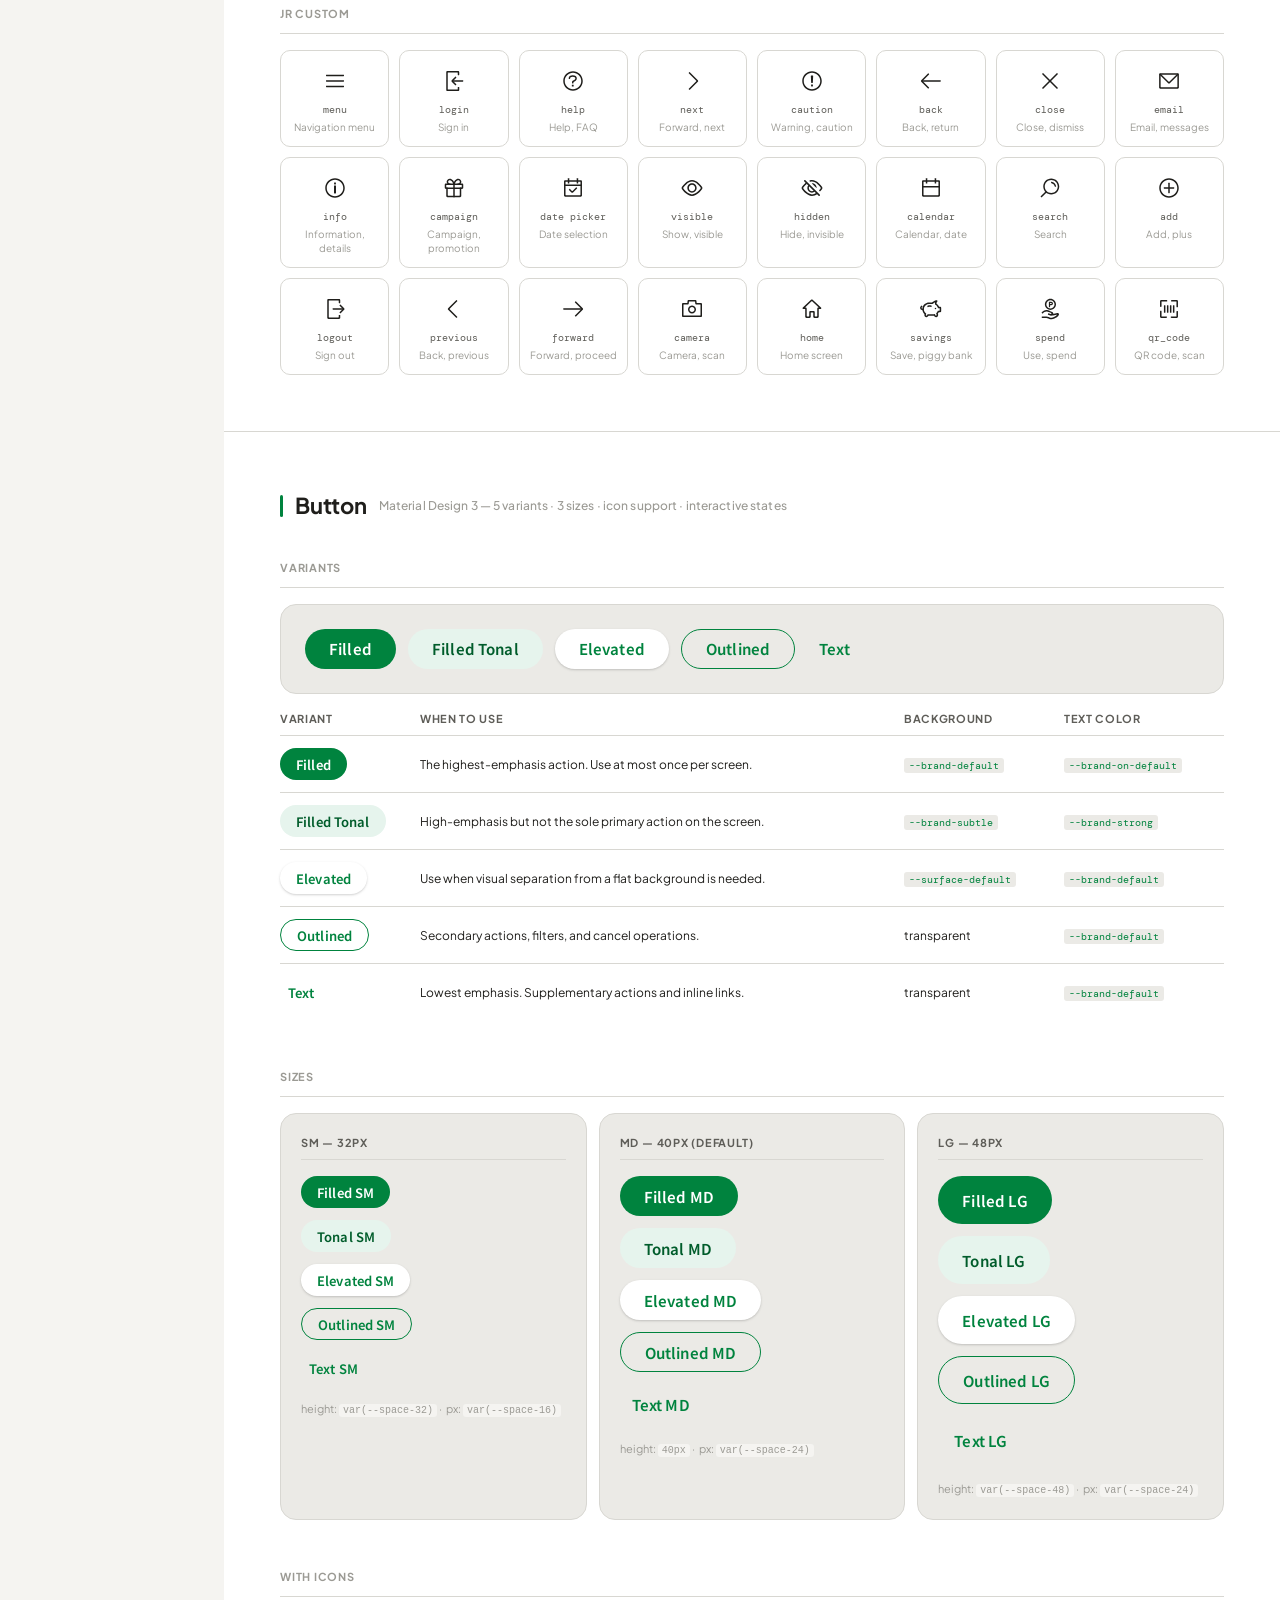
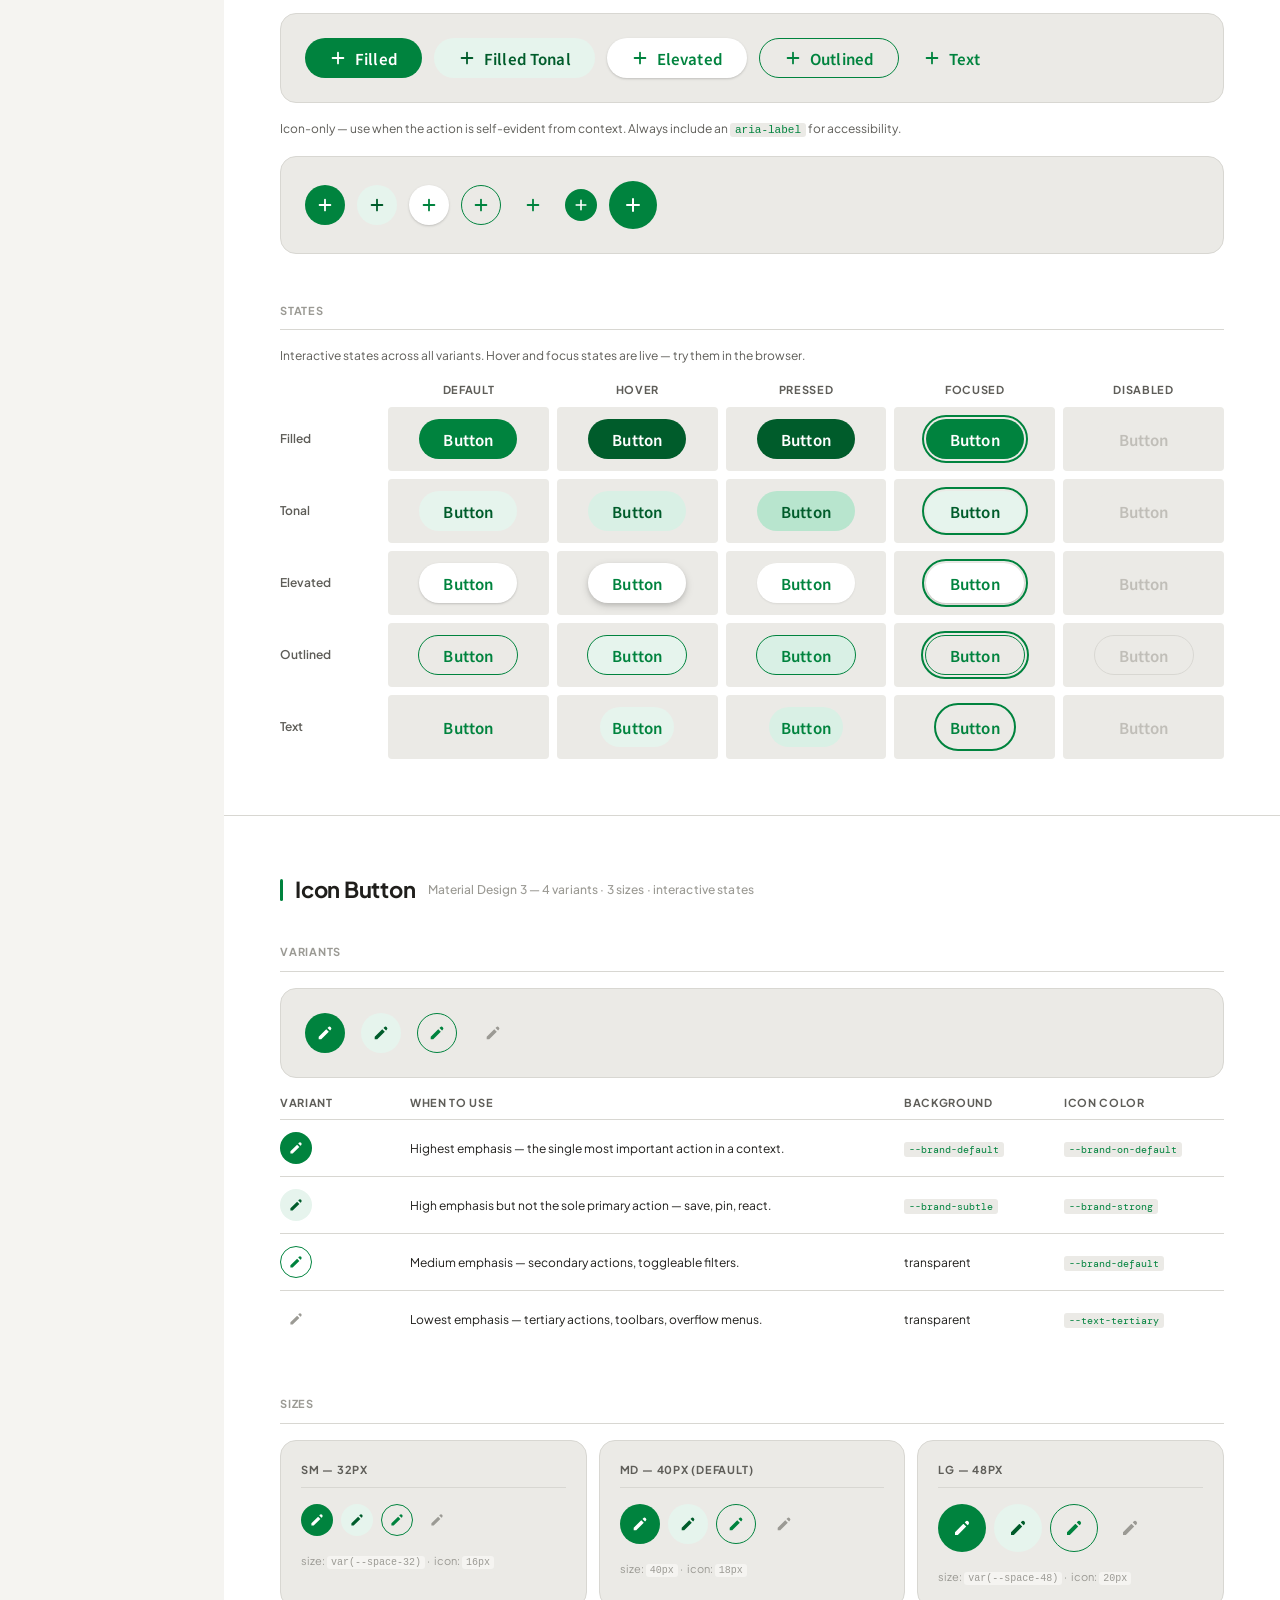
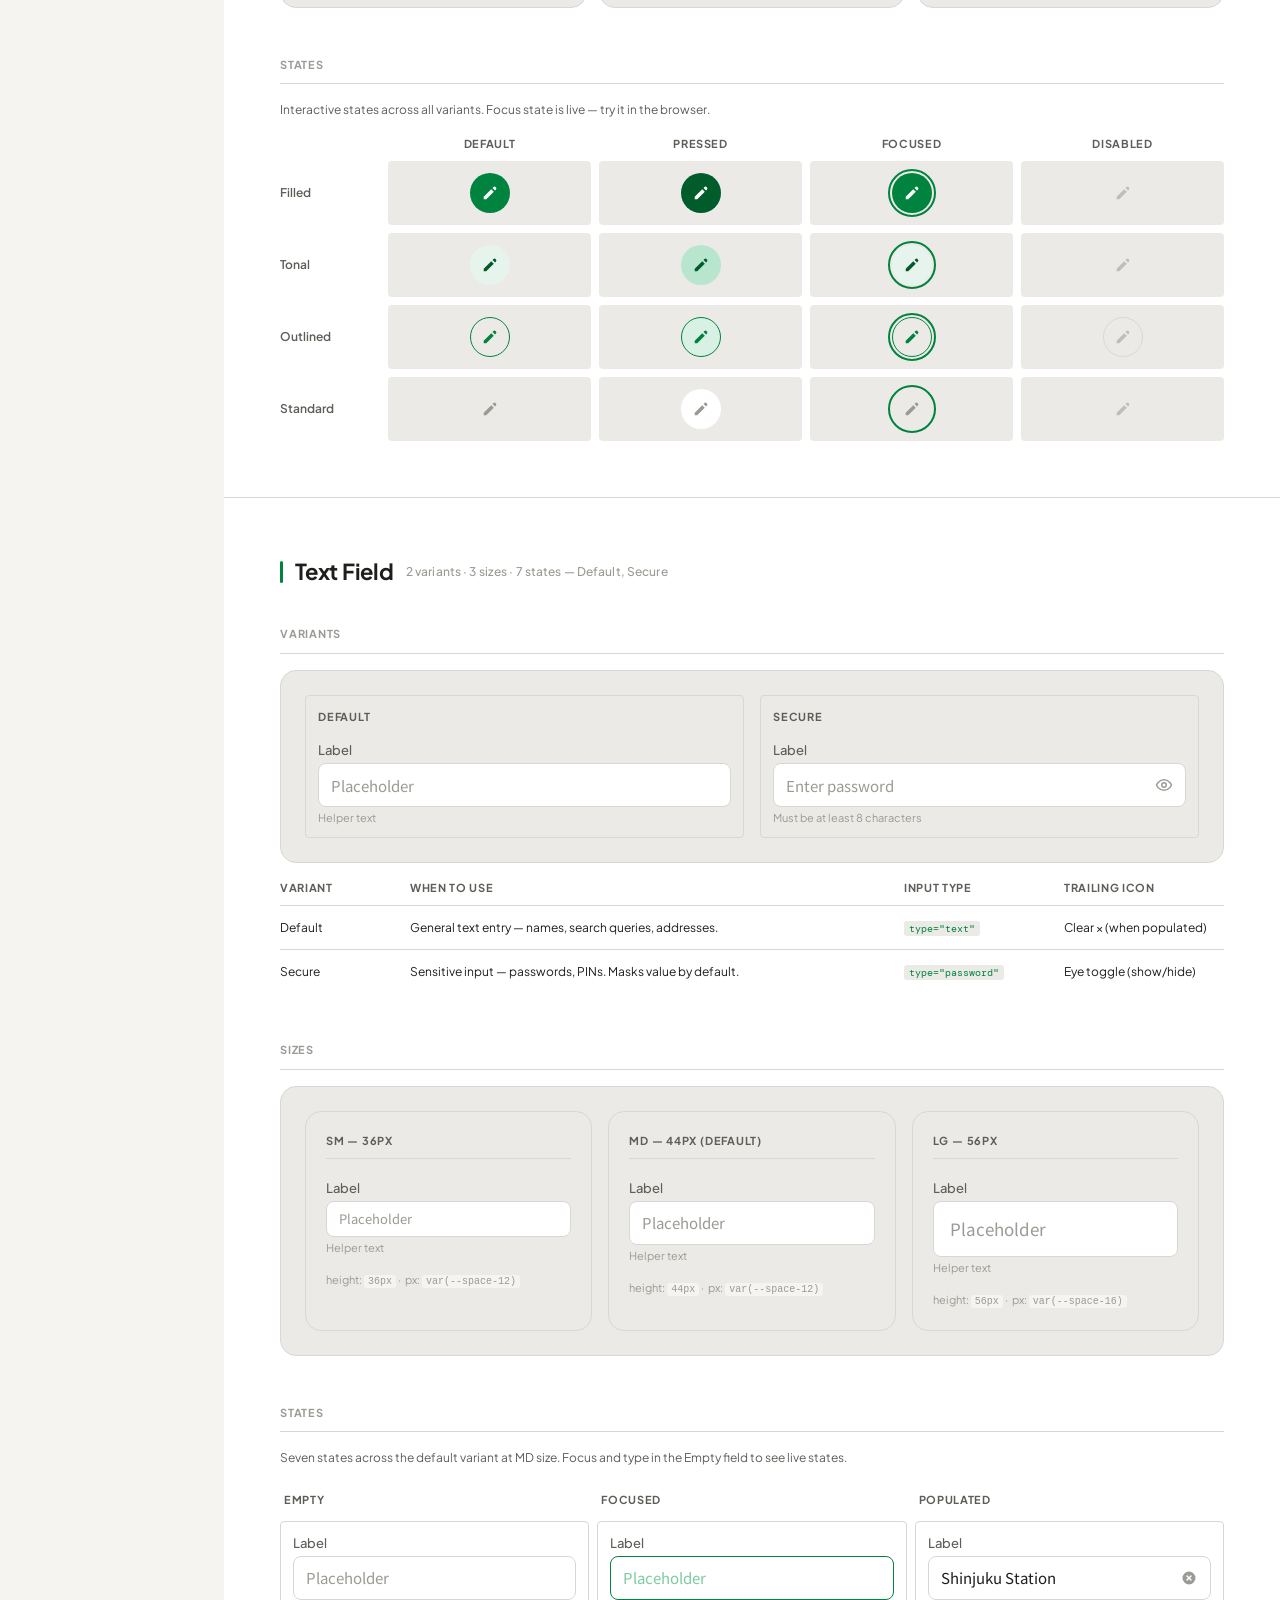
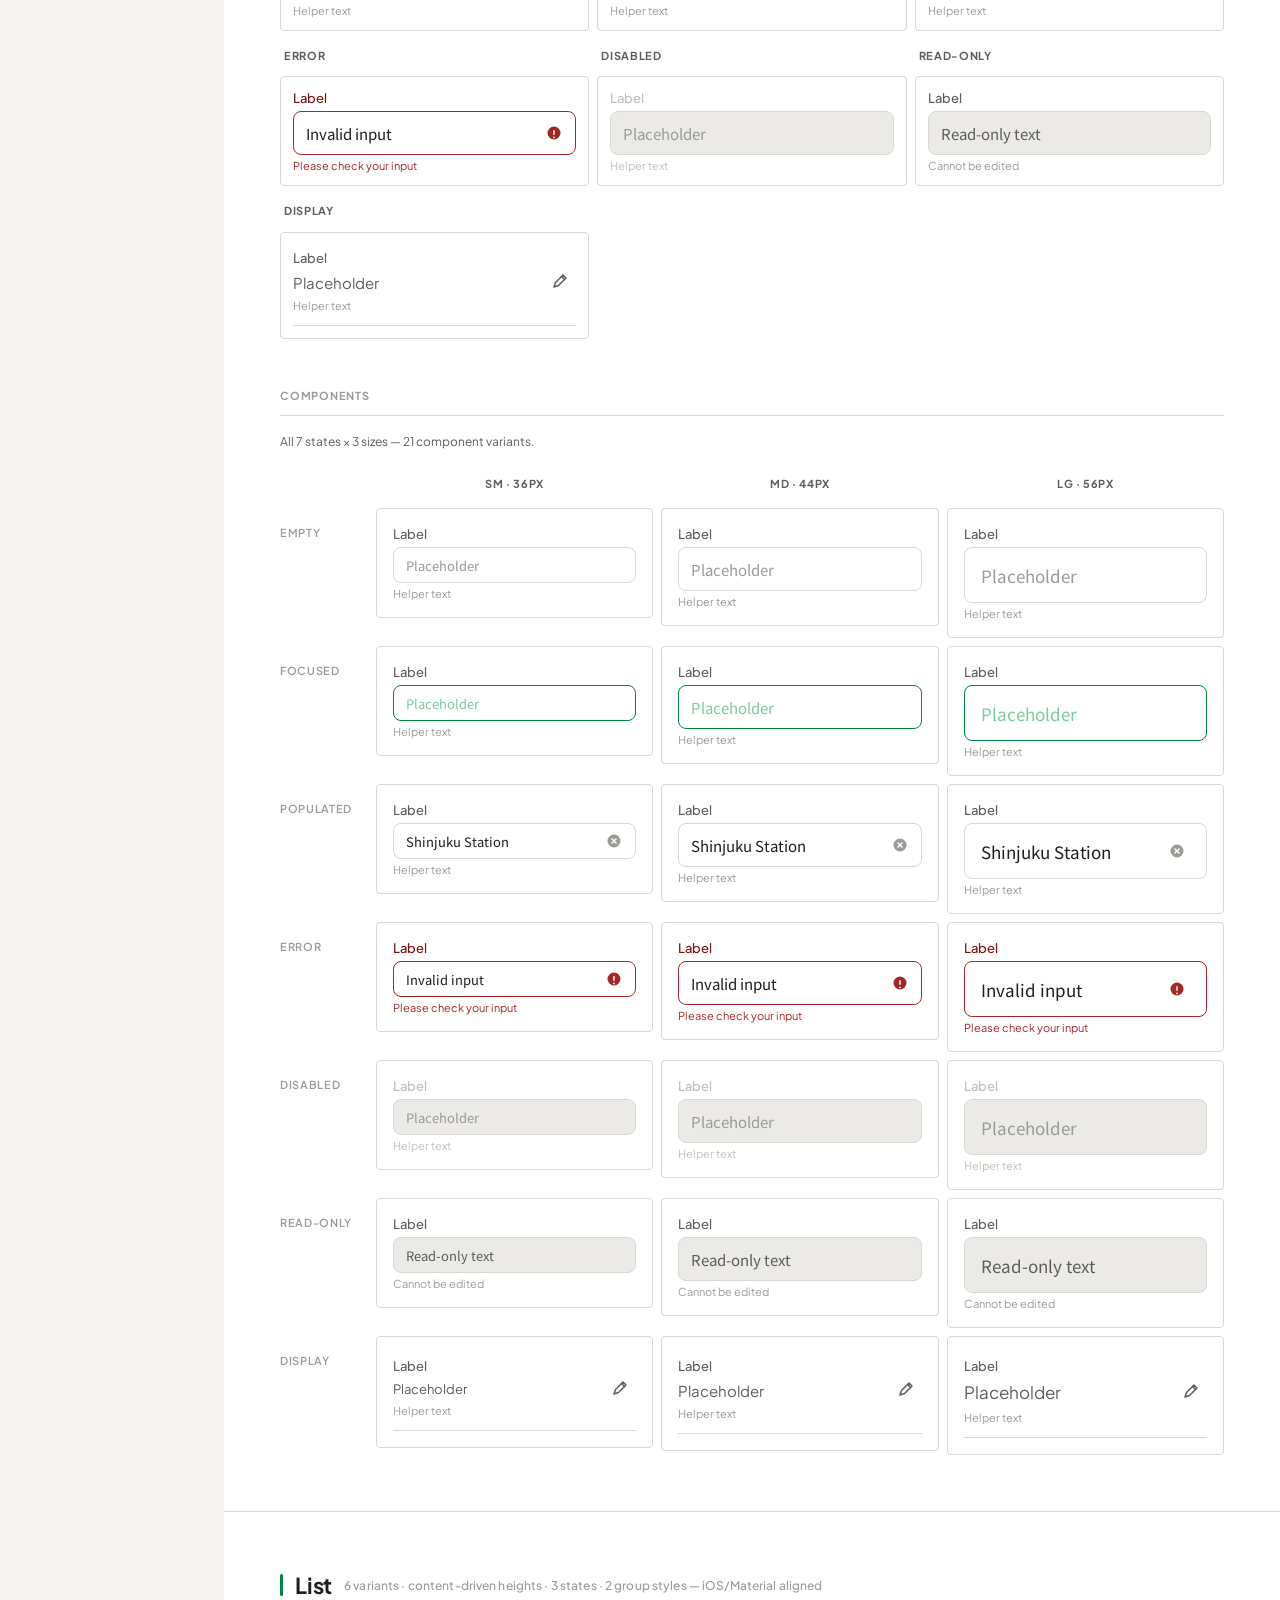
==== commit 022a98f1: "Add Icon Button and List sections, expand CSS tokenization, update changelog - Add Icon Button secti" ====
--- a/Design system/index.html
+++ b/Design system/index.html
@@ -76,7 +76,7 @@
     }
 
     .sidebar-logo .logo-sub {
-      font-size: 11px;
+      font-size: var(--type-label-sm-size);
       color: var(--text-tertiary);
       margin-top: var(--space-3);
       letter-spacing: 0.01em;
@@ -198,7 +198,7 @@
       color: var(--brand-on-default);
       border-radius: 99px;
       padding: var(--space-3) var(--space-10);
-      font-size: 11px;
+      font-size: var(--type-label-sm-size);
       font-weight: 600;
       letter-spacing: 0.05em;
       margin-bottom: 20px;
@@ -249,7 +249,7 @@
     .subsection:last-child { margin-bottom: 0; }
 
     .subsection-title {
-      font-size: 11px;
+      font-size: var(--type-label-sm-size);
       font-weight: 700;
       color: var(--text-tertiary);
       letter-spacing: 0.07em;
@@ -283,7 +283,7 @@
     .swatch-box.light { border-color: var(--border-default); }
 
     .swatch-token {
-      font-size: 11px;
+      font-size: var(--type-label-sm-size);
       font-weight: 600;
       color: var(--text-primary);
       line-height: 1.4;
@@ -292,7 +292,7 @@
     }
 
     .swatch-hex {
-      font-size: 11px;
+      font-size: var(--type-label-sm-size);
       color: var(--text-secondary);
       font-variant-numeric: tabular-nums;
       font-family: "DM Mono", monospace;
@@ -352,7 +352,7 @@
 
     .type-table th {
       text-align: left;
-      font-size: 11px;
+      font-size: var(--type-label-sm-size);
       font-weight: 700;
       color: var(--text-secondary);
       padding: 0 0 8px;
@@ -393,7 +393,7 @@
     .type-spec-tag {
       display: inline-block;
       background: var(--surface-raised);
-      border-radius: 3px;
+      border-radius: var(--space-3);
       padding: 1px 5px;
       font-size: 10px;
       font-weight: 500;
@@ -450,7 +450,7 @@
     }
 
     .spacing-token {
-      font-size: 11px;
+      font-size: var(--type-label-sm-size);
       color: var(--text-secondary);
       font-family: "DM Mono", monospace;
     }
@@ -652,7 +652,7 @@
     .semantic-group { margin-bottom: 32px; }
 
     .semantic-group-label {
-      font-size: 11px;
+      font-size: var(--type-label-sm-size);
       font-weight: 700;
       color: var(--text-secondary);
       text-transform: uppercase;
@@ -691,7 +691,7 @@
     }
 
     .semantic-token-name {
-      font-size: 11px;
+      font-size: var(--type-label-sm-size);
       font-weight: 500;
       color: var(--text-primary);
       font-family: "DM Mono", monospace;
@@ -705,7 +705,7 @@
     }
 
     .semantic-usage {
-      font-size: 11px;
+      font-size: var(--type-label-sm-size);
       color: var(--text-secondary);
       line-height: 1.5;
     }
@@ -714,7 +714,7 @@
       font-size: 9px;
       font-weight: 600;
       padding: 2px 5px;
-      border-radius: 3px;
+      border-radius: var(--space-3);
       white-space: nowrap;
       text-align: center;
     }
@@ -738,11 +738,11 @@
     .icon-guidelines strong { color: var(--text-primary); }
 
     .icon-guidelines code {
-      font-size: 11px;
+      font-size: var(--type-label-sm-size);
       font-family: "DM Mono", monospace;
       background: var(--surface-page);
       padding: 1px 5px;
-      border-radius: 3px;
+      border-radius: var(--space-3);
       color: var(--brand-default);
     }
 
@@ -809,7 +809,7 @@
       text-transform: uppercase;
       background: var(--warning-subtle);
       color: var(--warning-text);
-      border-radius: 3px;
+      border-radius: var(--space-3);
       padding: 1px 5px;
       flex-shrink: 0;
     }
@@ -842,7 +842,7 @@
     }
 
     .type-font-card-mono {
-      font-size: 11px;
+      font-size: var(--type-label-sm-size);
       font-family: "DM Mono", monospace;
       color: var(--text-secondary);
       margin-bottom: 6px;
@@ -902,20 +902,20 @@
     }
 
     .type-token {
-      font-size: 11px;
+      font-size: var(--type-label-sm-size);
       font-weight: 500;
       font-family: "DM Mono", monospace;
       color: var(--brand-default);
     }
 
     .type-spec {
-      font-size: 11px;
+      font-size: var(--type-label-sm-size);
       color: var(--text-tertiary);
       font-variant-numeric: tabular-nums;
     }
 
     .type-note {
-      font-size: 11px;
+      font-size: var(--type-label-sm-size);
       color: var(--text-tertiary);
     }
 
@@ -939,7 +939,7 @@
       background: var(--surface-raised);
       color: var(--text-secondary);
       padding: 2px 6px;
-      border-radius: 3px;
+      border-radius: var(--space-3);
       border: 0.5px solid var(--border-default);
     }
 
@@ -972,22 +972,22 @@
       white-space: nowrap;
       position: relative;
       /* MD (default) */
-      height: 40px;
+      height: var(--space-40);
       padding: 0 var(--space-24);
-      font-size: 14px;
+      font-size: var(--type-label-lg-size);
     }
 
     .btn-sm {
-      height: 32px;
+      height: var(--space-32);
       padding: 0 var(--space-16);
-      font-size: 13px;
+      font-size: var(--type-label-md-size);
       gap: var(--space-4);
     }
 
     .btn-lg {
-      height: 48px;
+      height: var(--space-48);
       padding: 0 var(--space-24);
-      font-size: 15px;
+      font-size: var(--type-label-lg-size);
     }
 
     /* Button icon wrapper */
@@ -999,18 +999,18 @@
       justify-content: center;
       flex-shrink: 0;
     }
-    .btn-sm .btn-icon-wrap { width: 16px; height: 16px; }
-    .btn-lg .btn-icon-wrap { width: 20px; height: 20px; }
+    .btn-sm .btn-icon-wrap { width: var(--space-16); height: var(--space-16); }
+    .btn-lg .btn-icon-wrap { width: var(--space-20); height: var(--space-20); }
     .btn-icon-wrap svg { display: block; }
 
     /* Icon-only */
     .btn-icon-only {
       padding: 0;
-      width: 40px;
-      height: 40px;
-    }
-    .btn-icon-only.btn-sm { width: 32px; height: 32px; }
-    .btn-icon-only.btn-lg { width: 48px; height: 48px; }
+      width: var(--space-40);
+      height: var(--space-40);
+    }
+    .btn-icon-only.btn-sm { width: var(--space-32); height: var(--space-32); }
+    .btn-icon-only.btn-lg { width: var(--space-48); height: var(--space-48); }
 
     /* ── Filled ── */
     .btn-filled {
@@ -1108,7 +1108,7 @@
     }
 
     .btn-size-label {
-      font-size: 11px;
+      font-size: var(--type-label-sm-size);
       font-weight: 700;
       color: var(--text-secondary);
       text-transform: uppercase;
@@ -1122,15 +1122,15 @@
     .btn-spec-table {
       width: 100%;
       border-collapse: collapse;
-      font-size: 12px;
+      font-size: 12px; /* no 12px token — between label-sm (11) and label-md (13) */
     }
 
     .btn-spec-table th {
       text-align: left;
-      font-size: 11px;
+      font-size: var(--type-label-sm-size);
       font-weight: 700;
       color: var(--text-secondary);
-      padding: 0 0 8px;
+      padding: 0 0 var(--space-8);
       border-bottom: 1px solid var(--border-default);
       letter-spacing: 0.06em;
       text-transform: uppercase;
@@ -1146,23 +1146,23 @@
     .btn-spec-table tr:last-child td { border-bottom: none; }
 
     .btn-spec-table code {
-      font-size: 10px;
+      font-size: 10px; /* no 10px token — below type scale floor of 11px */
       font-family: "DM Mono", monospace;
       background: var(--surface-raised);
       color: var(--brand-default);
-      padding: 1px 5px;
-      border-radius: 3px;
+      padding: 1px 5px; /* sub-token detail, no space-1 or space-5 */
+      border-radius: var(--space-3);
     }
 
     .btn-states-grid {
       display: grid;
-      grid-template-columns: 100px repeat(5, 1fr);
+      grid-template-columns: 100px repeat(5, 1fr); /* 100px layout col, no token */
       gap: var(--space-8);
       align-items: center;
     }
 
     .btn-states-header {
-      font-size: 11px;
+      font-size: var(--type-label-sm-size);
       font-weight: 700;
       color: var(--text-secondary);
       text-transform: uppercase;
@@ -1171,7 +1171,7 @@
     }
 
     .btn-states-label {
-      font-size: 12px;
+      font-size: 12px; /* no 12px token */
       font-weight: 600;
       color: var(--text-secondary);
       padding-right: var(--space-8);
@@ -1202,6 +1202,73 @@
     .btn-state-demo-pressed.btn-elevated { box-shadow: var(--shadow-xs); }
     .btn-state-demo-pressed.btn-outlined { background: var(--brand-green-100); }
     .btn-state-demo-pressed.btn-text    { background: var(--brand-green-100); }
+
+    /* ─── Icon Button ───────────────────────────────────*/
+    /* Standard variant — no fill, no border, gray icon */
+    .btn-standard {
+      background: transparent;
+      color: var(--text-tertiary);
+    }
+    .btn-standard:hover  { background: var(--surface-page); }
+    .btn-standard:active { background: var(--surface-default); }
+    .btn-standard:focus-visible { outline: 2px solid var(--state-focus); outline-offset: 2px; }
+    .btn-state-demo-pressed.btn-standard { background: var(--surface-default); }
+
+    .ibtn-demo-row {
+      display: flex;
+      flex-wrap: wrap;
+      align-items: center;
+      gap: var(--space-16);
+      padding: var(--space-24);
+      background: var(--surface-raised);
+      border-radius: var(--radius-lg);
+      margin-bottom: var(--space-16);
+      border: 1px solid var(--border-default);
+    }
+
+    .ibtn-spec-table { width: 100%; border-collapse: collapse; font-size: 12px; /* no 12px token */ }
+    .ibtn-spec-table th {
+      text-align: left; font-size: var(--type-label-sm-size); font-weight: 700; color: var(--text-secondary);
+      padding: 0 0 var(--space-8); border-bottom: 1px solid var(--border-default);
+      letter-spacing: 0.06em; text-transform: uppercase;
+    }
+    .ibtn-spec-table td {
+      padding: var(--space-12) var(--space-8) var(--space-12) 0;
+      border-bottom: 1px solid var(--border-default);
+      vertical-align: middle; color: var(--text-primary);
+    }
+    .ibtn-spec-table tr:last-child td { border-bottom: none; }
+    .ibtn-spec-table code {
+      font-size: 10px; /* no 10px token */ font-family: "DM Mono", monospace;
+      background: var(--surface-raised); color: var(--brand-default);
+      padding: 1px 5px; /* sub-token detail */ border-radius: var(--space-3);
+    }
+
+    .ibtn-size-grid {
+      display: grid;
+      grid-template-columns: repeat(3, 1fr);
+      gap: var(--space-12);
+    }
+    .ibtn-size-col {
+      display: flex; flex-direction: column; align-items: flex-start;
+      gap: var(--space-12); padding: var(--space-20);
+      background: var(--surface-raised); border-radius: var(--radius-lg);
+      border: 1px solid var(--border-default);
+    }
+    .ibtn-size-label {
+      font-size: var(--type-label-sm-size); font-weight: 700; color: var(--text-secondary);
+      text-transform: uppercase; letter-spacing: 0.07em;
+      padding-bottom: var(--space-8); border-bottom: 1px solid var(--border-default);
+      width: 100%; margin-bottom: var(--space-4);
+    }
+    .ibtn-size-row { display: flex; flex-wrap: wrap; gap: var(--space-8); }
+
+    .ibtn-states-grid {
+      display: grid;
+      grid-template-columns: 100px repeat(4, 1fr);
+      gap: var(--space-8);
+      align-items: center;
+    }
 
     /* ─── Text Field ─────────────────────────────────── */
     .tf-wrap {
@@ -1446,7 +1513,7 @@
       background: var(--surface-raised);
       color: var(--brand-default);
       padding: 1px 5px;
-      border-radius: 3px;
+      border-radius: var(--space-3);
     }
 
     .tf-demo-grid--2col { grid-template-columns: repeat(2, 1fr); }
@@ -1481,7 +1548,7 @@
     }
 
     .tf-matrix-row-head {
-      font-size: 11px;
+      font-size: var(--type-label-sm-size);
       font-weight: 600;
       color: var(--text-tertiary);
       text-transform: uppercase;
@@ -1499,6 +1566,183 @@
     .tf-matrix-cell .tf-wrap {
       width: 100%;
       min-width: 0;
+    }
+
+    /* ─── List ───────────────────────────────────────── */
+    .lst-group {
+      background: var(--surface-default);
+      border-radius: var(--radius-md);
+      border: 1px solid var(--border-default);
+      overflow: hidden;
+    }
+    .lst-variant-cell {
+      border-radius: var(--radius-md);
+      border: 1px solid var(--border-default);
+      overflow: hidden;
+    }
+
+    .lst-row {
+      display: flex;
+      align-items: center;
+      gap: var(--space-12);
+      min-height: var(--space-48);
+      padding: var(--space-12) var(--space-16);
+      background: var(--surface-default);
+      cursor: pointer;
+      position: relative;
+      transition: background var(--duration-fast);
+      user-select: none;
+    }
+    .lst-row:not(:last-child)::after {
+      content: '';
+      position: absolute;
+      bottom: 0;
+      left: 0;
+      right: 0;
+      height: 1px;
+      background: var(--border-default);
+    }
+    .lst-row:hover { background: var(--surface-raised); }
+    .lst-row--pressed { background: var(--surface-raised); }
+    .lst-row--disabled { cursor: not-allowed; pointer-events: none; }
+    .lst-row--disabled .lst-label,
+    .lst-row--disabled .lst-subtitle,
+    .lst-row--disabled .lst-value { color: var(--state-disabled-text); }
+    .lst-row--disabled .lst-icon,
+    .lst-row--disabled .lst-img { opacity: 0.38; }
+    .lst-row--disabled .lst-chevron { opacity: 0.38; }
+    .lst-row--compact { min-height: var(--space-40); padding-top: var(--space-10); padding-bottom: var(--space-10); }
+
+    .lst-icon {
+      flex-shrink: 0;
+      width: var(--space-32);
+      height: var(--space-32);
+      border-radius: var(--radius-sm);
+      color: var(--text-secondary);
+      display: flex;
+      align-items: center;
+      justify-content: center;
+    }
+    .lst-img {
+      flex-shrink: 0;
+      width: var(--space-40);
+      height: var(--space-40);
+      border-radius: var(--radius-sm);
+      overflow: hidden;
+      background: var(--surface-raised);
+      display: flex;
+      align-items: center;
+      justify-content: center;
+      color: var(--text-tertiary);
+    }
+    .lst-content {
+      flex: 1;
+      min-width: 0;
+      display: flex;
+      flex-direction: column;
+      gap: var(--space-3);
+    }
+    .lst-label {
+      font-size: var(--type-body-md-size);
+      font-weight: var(--type-body-md-weight);
+      line-height: var(--type-body-md-lh);
+      color: var(--text-primary);
+      white-space: nowrap;
+      overflow: hidden;
+      text-overflow: ellipsis;
+      font-family: var(--font-en);
+    }
+    .lst-subtitle {
+      font-size: var(--type-body-sm-size);
+      font-weight: var(--type-body-sm-weight);
+      line-height: var(--type-body-sm-lh);
+      color: var(--text-secondary);
+      white-space: nowrap;
+      overflow: hidden;
+      text-overflow: ellipsis;
+      font-family: var(--font-en);
+    }
+    .lst-trailing {
+      flex-shrink: 0;
+      display: flex;
+      align-items: center;
+      gap: var(--space-6);
+    }
+    .lst-value {
+      font-size: var(--type-body-md-size);
+      font-weight: var(--type-body-md-weight);
+      color: var(--text-secondary);
+      font-family: var(--font-en);
+    }
+    .lst-badge {
+      min-width: var(--space-20);
+      height: var(--space-20);
+      padding: 0 var(--space-6);
+      border-radius: var(--radius-full);
+      background: var(--brand-default);
+      color: var(--brand-on-default);
+      font-size: var(--type-label-sm-size);
+      font-weight: 700;
+      display: flex;
+      align-items: center;
+      justify-content: center;
+      font-family: var(--font-en);
+    }
+    .lst-chevron { color: var(--text-tertiary); flex-shrink: 0; }
+
+    .lst-demo-cols {
+      display: grid;
+      grid-template-columns: 1fr 1fr;
+      gap: var(--space-24);
+      align-items: start;
+    }
+    .lst-demo-3cols {
+      display: grid;
+      grid-template-columns: repeat(3, 1fr);
+      gap: var(--space-24);
+      align-items: start;
+    }
+    .lst-demo-col-label {
+      font-size: var(--type-label-sm-size);
+      font-weight: 700;
+      color: var(--text-tertiary);
+      text-transform: uppercase;
+      letter-spacing: 0.06em;
+      margin-bottom: var(--space-12);
+      font-family: var(--font-en);
+    }
+
+    .lst-states-scroll { overflow-x: auto; -webkit-overflow-scrolling: touch; }
+    .lst-states-grid {
+      display: grid;
+      grid-template-columns: 100px repeat(3, 1fr);
+      gap: var(--space-8);
+      align-items: start;
+      min-width: 520px;
+    }
+    .lst-states-header {
+      font-size: var(--type-label-sm-size);
+      font-weight: 700;
+      color: var(--text-secondary);
+      text-transform: uppercase;
+      letter-spacing: 0.06em;
+      padding: var(--space-8) var(--space-4);
+      text-align: center;
+    }
+    .lst-states-label {
+      font-size: var(--type-label-sm-size);
+      font-weight: 600;
+      color: var(--text-tertiary);
+      text-transform: uppercase;
+      letter-spacing: 0.06em;
+      padding-top: var(--space-12);
+      display: flex;
+      align-items: center;
+    }
+    .lst-states-cell {
+      border-radius: var(--radius-md);
+      overflow: hidden;
+      border: 1px solid var(--border-default);
     }
 
     /* ─── Mobile Header ──────────────────────────────── */
@@ -1602,7 +1846,7 @@
 
     .cl-accordion-latest-date {
       font-family: "DM Mono", monospace;
-      font-size: 11px;
+      font-size: var(--type-label-sm-size);
       color: var(--text-tertiary);
       white-space: nowrap;
       flex-shrink: 0;
@@ -1650,7 +1894,7 @@
 
     .cl-date {
       font-family: "DM Mono", monospace;
-      font-size: 11px;
+      font-size: var(--type-label-sm-size);
       color: var(--text-tertiary);
       padding-top: 3px;
       white-space: nowrap;
@@ -1669,7 +1913,7 @@
     }
 
     .cl-group-label {
-      font-size: 11px;
+      font-size: var(--type-label-sm-size);
       font-weight: 700;
       color: var(--text-tertiary);
       text-transform: uppercase;
@@ -1694,7 +1938,7 @@
 
     .cl-list code {
       font-family: "DM Mono", monospace;
-      font-size: 11px;
+      font-size: var(--type-label-sm-size);
       background: var(--surface-raised);
       color: var(--text-primary);
       padding: 1px 5px;
@@ -1753,6 +1997,10 @@
 
       /* Text field: sizes grid → 2 cols on tablet */
       .tf-demo-grid { grid-template-columns: repeat(2, 1fr); }
+
+      /* List: collapse 2-col to 1-col, 3-col to 2-col */
+      .lst-demo-cols { grid-template-columns: 1fr; }
+      .lst-demo-3cols { grid-template-columns: 1fr 1fr; }
     }
 
     /* ─── Responsive: Phone (≤ 600px) ───────────────── */
@@ -1776,6 +2024,12 @@
 
       /* Button size grid: single col */
       .btn-size-grid { grid-template-columns: 1fr; }
+
+      /* Icon button size grid: single col */
+      .ibtn-size-grid { grid-template-columns: 1fr; }
+
+      /* Icon button states: horizontal scroll */
+      .ibtn-states-grid { min-width: 460px; }
 
       /* Font cards: single col */
       .type-font-cards { grid-template-columns: 1fr; }
@@ -1817,6 +2071,10 @@
 
       /* Text field: states grid → 2 cols on phone */
       .tf-states-grid { grid-template-columns: repeat(2, 1fr); }
+
+      /* List: single col on phone */
+      .lst-demo-cols,
+      .lst-demo-3cols { grid-template-columns: 1fr; }
 
       /* Icon grid: smaller */
       .icon-grid { grid-template-columns: repeat(auto-fill, minmax(88px, 1fr)); gap: 8px; }
@@ -1918,6 +2176,12 @@
         <rect x="1" y="5" width="14" height="6" rx="3"/>
       </svg>
       Button
+    </a>
+    <a href="#icon-button" class="nav-link">
+      <svg class="nav-icon" viewBox="0 0 16 16" fill="none" stroke="currentColor" stroke-width="1.5">
+        <circle cx="8" cy="8" r="6"/><path d="M6 8l1.5 1.5L10 6.5"/>
+      </svg>
+      Icon Button
     </a>
     <a class="nav-link nav-disabled">
       <svg class="nav-icon" viewBox="0 0 16 16" fill="none" stroke="currentColor" stroke-width="1.5">
@@ -1967,12 +2231,11 @@
       Accordion
       <span class="nav-soon">Soon</span>
     </a>
-    <a class="nav-link nav-disabled">
+    <a href="#list" class="nav-link">
       <svg class="nav-icon" viewBox="0 0 16 16" fill="none" stroke="currentColor" stroke-width="1.5">
         <line x1="2" y1="4" x2="14" y2="4"/><line x1="2" y1="8" x2="14" y2="8"/><line x1="2" y1="12" x2="10" y2="12"/>
       </svg>
       List
-      <span class="nav-soon">Soon</span>
     </a>
     <a class="nav-link nav-disabled">
       <svg class="nav-icon" viewBox="0 0 16 16" fill="none" stroke="currentColor" stroke-width="1.5">
@@ -2065,8 +2328,8 @@
     <div class="cl-accordion">
       <button class="cl-accordion-trigger" id="cl-trigger" aria-expanded="false" aria-controls="cl-body">
         <div class="cl-accordion-summary">
-          <span class="cl-accordion-latest-date">2026-04-13</span>
-          <span class="cl-accordion-headline">Typography synced with Figma · Type scale added · Component heights tokenized · Text Field display state</span>
+          <span class="cl-accordion-latest-date">2026-04-14</span>
+          <span class="cl-accordion-headline">Icon Button section added · List section added · CSS tokens expanded across all sections</span>
         </div>
         <svg class="cl-accordion-chevron" width="16" height="16" viewBox="0 0 16 16" fill="none" stroke="currentColor" stroke-width="1.5" stroke-linecap="round" stroke-linejoin="round">
           <path d="M4 6l4 4 4-4"/>
@@ -2074,6 +2337,48 @@
       </button>
 
       <div class="cl-accordion-body" id="cl-body" role="region" aria-labelledby="cl-trigger">
+
+        <!-- ── 2026-04-14 ── -->
+        <div class="cl-entry">
+          <div class="cl-date">2026-04-14</div>
+          <div class="cl-changes">
+
+            <div class="cl-group">
+              <div class="cl-group-label">Icon Button</div>
+              <ul class="cl-list">
+                <li>
+                  <span class="cl-tag cl-tag--added">Added</span>
+                  New <strong>Icon Button</strong> section — Material Design 3 pattern with 4 variants (Filled · Tonal · Outlined · Standard), 3 sizes (SM 32px · MD 40px · LG 48px), and an interactive states matrix (Default · Pressed · Focused · Disabled). Includes variant spec table with token references.
+                </li>
+              </ul>
+            </div>
+
+            <div class="cl-group">
+              <div class="cl-group-label">List</div>
+              <ul class="cl-list">
+                <li>
+                  <span class="cl-tag cl-tag--added">Added</span>
+                  New <strong>List</strong> section — covers variants, sizes, and interactive states for list components.
+                </li>
+              </ul>
+            </div>
+
+            <div class="cl-group">
+              <div class="cl-group-label">Token System</div>
+              <ul class="cl-list">
+                <li>
+                  <span class="cl-tag cl-tag--changed">Changed</span>
+                  CSS tokenization expanded across all existing sections — remaining hardcoded <code>font-size</code>, <code>border-radius</code>, <code>height</code>, and <code>width</code> values replaced with <code>var(--type-*)</code>, <code>var(--space-*)</code> tokens throughout Button, Icon Button, Text Field, Chip, and List styles.
+                </li>
+                <li>
+                  <span class="cl-tag cl-tag--changed">Changed</span>
+                  Icon button sizes now reference <code>var(--space-32)</code>, <code>var(--space-40)</code>, <code>var(--space-48)</code> — consistent with button and text field size tokens.
+                </li>
+              </ul>
+            </div>
+
+          </div>
+        </div>
 
         <!-- ── 2026-04-13 ── -->
         <div class="cl-entry">
@@ -3190,9 +3495,9 @@
           <button class="btn btn-elevated btn-sm">Elevated SM</button>
           <button class="btn btn-outlined btn-sm">Outlined SM</button>
           <button class="btn btn-text btn-sm">Text SM</button>
-          <div style="font-size:11px;color:var(--text-tertiary);margin-top:4px;">
-            height: <code style="font-size:10px;font-family:monospace;background:var(--surface-page);padding:1px 4px;border-radius:3px;">var(--space-32)</code>&nbsp;·&nbsp;
-            px: <code style="font-size:10px;font-family:monospace;background:var(--surface-page);padding:1px 4px;border-radius:3px;">var(--space-16)</code>
+          <div style="font-size:var(--type-label-sm-size);color:var(--text-tertiary);margin-top:var(--space-4);">
+            height: <code style="font-size:10px;font-family:monospace;background:var(--surface-page);padding:1px var(--space-4);border-radius:var(--space-3);">var(--space-32)</code>&nbsp;·&nbsp;
+            px: <code style="font-size:10px;font-family:monospace;background:var(--surface-page);padding:1px var(--space-4);border-radius:var(--space-3);">var(--space-16)</code>
           </div>
         </div>
         <div class="btn-size-col">
@@ -3202,9 +3507,9 @@
           <button class="btn btn-elevated">Elevated MD</button>
           <button class="btn btn-outlined">Outlined MD</button>
           <button class="btn btn-text">Text MD</button>
-          <div style="font-size:11px;color:var(--text-tertiary);margin-top:4px;">
-            height: <code style="font-size:10px;font-family:monospace;background:var(--surface-page);padding:1px 4px;border-radius:3px;">40px</code>&nbsp;·&nbsp;
-            px: <code style="font-size:10px;font-family:monospace;background:var(--surface-page);padding:1px 4px;border-radius:3px;">var(--space-24)</code>
+          <div style="font-size:var(--type-label-sm-size);color:var(--text-tertiary);margin-top:var(--space-4);">
+            height: <code style="font-size:10px;font-family:monospace;background:var(--surface-page);padding:1px var(--space-4);border-radius:var(--space-3);">40px</code>&nbsp;·&nbsp;
+            px: <code style="font-size:10px;font-family:monospace;background:var(--surface-page);padding:1px var(--space-4);border-radius:var(--space-3);">var(--space-24)</code>
           </div>
         </div>
         <div class="btn-size-col">
@@ -3214,9 +3519,9 @@
           <button class="btn btn-elevated btn-lg">Elevated LG</button>
           <button class="btn btn-outlined btn-lg">Outlined LG</button>
           <button class="btn btn-text btn-lg">Text LG</button>
-          <div style="font-size:11px;color:var(--text-tertiary);margin-top:4px;">
-            height: <code style="font-size:10px;font-family:monospace;background:var(--surface-page);padding:1px 4px;border-radius:3px;">var(--space-48)</code>&nbsp;·&nbsp;
-            px: <code style="font-size:10px;font-family:monospace;background:var(--surface-page);padding:1px 4px;border-radius:3px;">var(--space-24)</code>
+          <div style="font-size:var(--type-label-sm-size);color:var(--text-tertiary);margin-top:var(--space-4);">
+            height: <code style="font-size:10px;font-family:monospace;background:var(--surface-page);padding:1px var(--space-4);border-radius:var(--space-3);">var(--space-48)</code>&nbsp;·&nbsp;
+            px: <code style="font-size:10px;font-family:monospace;background:var(--surface-page);padding:1px var(--space-4);border-radius:var(--space-3);">var(--space-24)</code>
           </div>
         </div>
       </div>
@@ -3247,7 +3552,7 @@
           Text
         </button>
       </div>
-      <p style="font-size:12px;color:var(--text-secondary);margin-bottom:var(--space-16);">Icon-only — use when the action is self-evident from context. Always include an <code style="font-size:11px;font-family:monospace;background:var(--surface-raised);padding:1px 5px;border-radius:3px;color:var(--brand-default);">aria-label</code> for accessibility.</p>
+      <p style="font-size:12px;color:var(--text-secondary);margin-bottom:var(--space-16);">Icon-only — use when the action is self-evident from context. Always include an <code style="font-size:var(--type-label-sm-size);font-family:monospace;background:var(--surface-raised);padding:1px 5px;border-radius:var(--space-3);color:var(--brand-default);">aria-label</code> for accessibility.</p>
       <div class="btn-demo-row">
         <button class="btn btn-filled btn-icon-only" aria-label="Add">
           <span class="btn-icon-wrap"><svg viewBox="0 0 20 20" fill="currentColor" width="18" height="18"><path d="M10 3a1 1 0 0 1 1 1v5h5a1 1 0 1 1 0 2h-5v5a1 1 0 1 1-2 0v-5H4a1 1 0 1 1 0-2h5V4a1 1 0 0 1 1-1z"/></svg></span>
@@ -3325,6 +3630,160 @@
         <div class="btn-states-cell"><button class="btn btn-text btn-state-demo-pressed">Button</button></div>
         <div class="btn-states-cell"><button class="btn btn-text btn-state-demo-focus">Button</button></div>
         <div class="btn-states-cell"><button class="btn btn-text" disabled>Button</button></div>
+      </div>
+      </div><!-- /btn-states-scroll -->
+    </div>
+
+  </div>
+
+  <!-- ── ICON BUTTON ──────────────────────────────── -->
+  <div class="section" id="icon-button">
+    <div class="section-header">
+      <div class="section-bar"></div>
+      <h2>Icon Button</h2>
+      <span class="section-desc">Material Design 3 — 4 variants · 3 sizes · interactive states</span>
+    </div>
+
+    <!-- ── Variants ── -->
+    <div class="subsection">
+      <div class="subsection-title">Variants</div>
+      <div class="ibtn-demo-row">
+        <button class="btn btn-filled btn-icon-only" aria-label="Edit">
+          <span class="btn-icon-wrap"><svg viewBox="0 0 20 20" fill="currentColor" width="18" height="18"><path d="M13.586 3.586a2 2 0 112.828 2.828l-.793.793-2.828-2.828.793-.793zM11.379 5.793L3 14.172V17h2.828l8.38-8.379-2.83-2.828z"/></svg></span>
+        </button>
+        <button class="btn btn-tonal btn-icon-only" aria-label="Edit">
+          <span class="btn-icon-wrap"><svg viewBox="0 0 20 20" fill="currentColor" width="18" height="18"><path d="M13.586 3.586a2 2 0 112.828 2.828l-.793.793-2.828-2.828.793-.793zM11.379 5.793L3 14.172V17h2.828l8.38-8.379-2.83-2.828z"/></svg></span>
+        </button>
+        <button class="btn btn-outlined btn-icon-only" aria-label="Edit">
+          <span class="btn-icon-wrap"><svg viewBox="0 0 20 20" fill="currentColor" width="18" height="18"><path d="M13.586 3.586a2 2 0 112.828 2.828l-.793.793-2.828-2.828.793-.793zM11.379 5.793L3 14.172V17h2.828l8.38-8.379-2.83-2.828z"/></svg></span>
+        </button>
+        <button class="btn btn-standard btn-icon-only" aria-label="Edit">
+          <span class="btn-icon-wrap"><svg viewBox="0 0 20 20" fill="currentColor" width="18" height="18"><path d="M13.586 3.586a2 2 0 112.828 2.828l-.793.793-2.828-2.828.793-.793zM11.379 5.793L3 14.172V17h2.828l8.38-8.379-2.83-2.828z"/></svg></span>
+        </button>
+      </div>
+      <table class="ibtn-spec-table">
+        <thead>
+          <tr>
+            <th style="width:130px">Variant</th>
+            <th>When to use</th>
+            <th style="width:160px">Background</th>
+            <th style="width:160px">Icon Color</th>
+          </tr>
+        </thead>
+        <tbody>
+          <tr>
+            <td><button class="btn btn-filled btn-icon-only btn-sm" aria-label="Filled"><span class="btn-icon-wrap"><svg viewBox="0 0 20 20" fill="currentColor" width="16" height="16"><path d="M13.586 3.586a2 2 0 112.828 2.828l-.793.793-2.828-2.828.793-.793zM11.379 5.793L3 14.172V17h2.828l8.38-8.379-2.83-2.828z"/></svg></span></button></td>
+            <td>Highest emphasis — the single most important action in a context.</td>
+            <td><code>--brand-default</code></td>
+            <td><code>--brand-on-default</code></td>
+          </tr>
+          <tr>
+            <td><button class="btn btn-tonal btn-icon-only btn-sm" aria-label="Tonal"><span class="btn-icon-wrap"><svg viewBox="0 0 20 20" fill="currentColor" width="16" height="16"><path d="M13.586 3.586a2 2 0 112.828 2.828l-.793.793-2.828-2.828.793-.793zM11.379 5.793L3 14.172V17h2.828l8.38-8.379-2.83-2.828z"/></svg></span></button></td>
+            <td>High emphasis but not the sole primary action — save, pin, react.</td>
+            <td><code>--brand-subtle</code></td>
+            <td><code>--brand-strong</code></td>
+          </tr>
+          <tr>
+            <td><button class="btn btn-outlined btn-icon-only btn-sm" aria-label="Outlined"><span class="btn-icon-wrap"><svg viewBox="0 0 20 20" fill="currentColor" width="16" height="16"><path d="M13.586 3.586a2 2 0 112.828 2.828l-.793.793-2.828-2.828.793-.793zM11.379 5.793L3 14.172V17h2.828l8.38-8.379-2.83-2.828z"/></svg></span></button></td>
+            <td>Medium emphasis — secondary actions, toggleable filters.</td>
+            <td>transparent</td>
+            <td><code>--brand-default</code></td>
+          </tr>
+          <tr>
+            <td><button class="btn btn-standard btn-icon-only btn-sm" aria-label="Standard"><span class="btn-icon-wrap"><svg viewBox="0 0 20 20" fill="currentColor" width="16" height="16"><path d="M13.586 3.586a2 2 0 112.828 2.828l-.793.793-2.828-2.828.793-.793zM11.379 5.793L3 14.172V17h2.828l8.38-8.379-2.83-2.828z"/></svg></span></button></td>
+            <td>Lowest emphasis — tertiary actions, toolbars, overflow menus.</td>
+            <td>transparent</td>
+            <td><code>--text-tertiary</code></td>
+          </tr>
+        </tbody>
+      </table>
+    </div>
+
+    <!-- ── Sizes ── -->
+    <div class="subsection">
+      <div class="subsection-title">Sizes</div>
+      <div class="ibtn-size-grid">
+        <div class="ibtn-size-col">
+          <div class="ibtn-size-label">SM — 32px</div>
+          <div class="ibtn-size-row">
+            <button class="btn btn-filled btn-icon-only btn-sm" aria-label="Filled SM"><span class="btn-icon-wrap"><svg viewBox="0 0 20 20" fill="currentColor" width="16" height="16"><path d="M13.586 3.586a2 2 0 112.828 2.828l-.793.793-2.828-2.828.793-.793zM11.379 5.793L3 14.172V17h2.828l8.38-8.379-2.83-2.828z"/></svg></span></button>
+            <button class="btn btn-tonal btn-icon-only btn-sm" aria-label="Tonal SM"><span class="btn-icon-wrap"><svg viewBox="0 0 20 20" fill="currentColor" width="16" height="16"><path d="M13.586 3.586a2 2 0 112.828 2.828l-.793.793-2.828-2.828.793-.793zM11.379 5.793L3 14.172V17h2.828l8.38-8.379-2.83-2.828z"/></svg></span></button>
+            <button class="btn btn-outlined btn-icon-only btn-sm" aria-label="Outlined SM"><span class="btn-icon-wrap"><svg viewBox="0 0 20 20" fill="currentColor" width="16" height="16"><path d="M13.586 3.586a2 2 0 112.828 2.828l-.793.793-2.828-2.828.793-.793zM11.379 5.793L3 14.172V17h2.828l8.38-8.379-2.83-2.828z"/></svg></span></button>
+            <button class="btn btn-standard btn-icon-only btn-sm" aria-label="Standard SM"><span class="btn-icon-wrap"><svg viewBox="0 0 20 20" fill="currentColor" width="16" height="16"><path d="M13.586 3.586a2 2 0 112.828 2.828l-.793.793-2.828-2.828.793-.793zM11.379 5.793L3 14.172V17h2.828l8.38-8.379-2.83-2.828z"/></svg></span></button>
+          </div>
+          <div style="font-size:var(--type-label-sm-size);color:var(--text-tertiary);margin-top:var(--space-4);">
+            size: <code style="font-size:10px;font-family:monospace;background:var(--surface-page);padding:1px var(--space-4);border-radius:var(--space-3);">var(--space-32)</code>&nbsp;·&nbsp;
+            icon: <code style="font-size:10px;font-family:monospace;background:var(--surface-page);padding:1px var(--space-4);border-radius:var(--space-3);">16px</code>
+          </div>
+        </div>
+        <div class="ibtn-size-col">
+          <div class="ibtn-size-label">MD — 40px (default)</div>
+          <div class="ibtn-size-row">
+            <button class="btn btn-filled btn-icon-only" aria-label="Filled MD"><span class="btn-icon-wrap"><svg viewBox="0 0 20 20" fill="currentColor" width="18" height="18"><path d="M13.586 3.586a2 2 0 112.828 2.828l-.793.793-2.828-2.828.793-.793zM11.379 5.793L3 14.172V17h2.828l8.38-8.379-2.83-2.828z"/></svg></span></button>
+            <button class="btn btn-tonal btn-icon-only" aria-label="Tonal MD"><span class="btn-icon-wrap"><svg viewBox="0 0 20 20" fill="currentColor" width="18" height="18"><path d="M13.586 3.586a2 2 0 112.828 2.828l-.793.793-2.828-2.828.793-.793zM11.379 5.793L3 14.172V17h2.828l8.38-8.379-2.83-2.828z"/></svg></span></button>
+            <button class="btn btn-outlined btn-icon-only" aria-label="Outlined MD"><span class="btn-icon-wrap"><svg viewBox="0 0 20 20" fill="currentColor" width="18" height="18"><path d="M13.586 3.586a2 2 0 112.828 2.828l-.793.793-2.828-2.828.793-.793zM11.379 5.793L3 14.172V17h2.828l8.38-8.379-2.83-2.828z"/></svg></span></button>
+            <button class="btn btn-standard btn-icon-only" aria-label="Standard MD"><span class="btn-icon-wrap"><svg viewBox="0 0 20 20" fill="currentColor" width="18" height="18"><path d="M13.586 3.586a2 2 0 112.828 2.828l-.793.793-2.828-2.828.793-.793zM11.379 5.793L3 14.172V17h2.828l8.38-8.379-2.83-2.828z"/></svg></span></button>
+          </div>
+          <div style="font-size:var(--type-label-sm-size);color:var(--text-tertiary);margin-top:var(--space-4);">
+            size: <code style="font-size:10px;font-family:monospace;background:var(--surface-page);padding:1px var(--space-4);border-radius:var(--space-3);">40px</code>&nbsp;·&nbsp;
+            icon: <code style="font-size:10px;font-family:monospace;background:var(--surface-page);padding:1px var(--space-4);border-radius:var(--space-3);">18px</code>
+          </div>
+        </div>
+        <div class="ibtn-size-col">
+          <div class="ibtn-size-label">LG — 48px</div>
+          <div class="ibtn-size-row">
+            <button class="btn btn-filled btn-icon-only btn-lg" aria-label="Filled LG"><span class="btn-icon-wrap"><svg viewBox="0 0 20 20" fill="currentColor" width="20" height="20"><path d="M13.586 3.586a2 2 0 112.828 2.828l-.793.793-2.828-2.828.793-.793zM11.379 5.793L3 14.172V17h2.828l8.38-8.379-2.83-2.828z"/></svg></span></button>
+            <button class="btn btn-tonal btn-icon-only btn-lg" aria-label="Tonal LG"><span class="btn-icon-wrap"><svg viewBox="0 0 20 20" fill="currentColor" width="20" height="20"><path d="M13.586 3.586a2 2 0 112.828 2.828l-.793.793-2.828-2.828.793-.793zM11.379 5.793L3 14.172V17h2.828l8.38-8.379-2.83-2.828z"/></svg></span></button>
+            <button class="btn btn-outlined btn-icon-only btn-lg" aria-label="Outlined LG"><span class="btn-icon-wrap"><svg viewBox="0 0 20 20" fill="currentColor" width="20" height="20"><path d="M13.586 3.586a2 2 0 112.828 2.828l-.793.793-2.828-2.828.793-.793zM11.379 5.793L3 14.172V17h2.828l8.38-8.379-2.83-2.828z"/></svg></span></button>
+            <button class="btn btn-standard btn-icon-only btn-lg" aria-label="Standard LG"><span class="btn-icon-wrap"><svg viewBox="0 0 20 20" fill="currentColor" width="20" height="20"><path d="M13.586 3.586a2 2 0 112.828 2.828l-.793.793-2.828-2.828.793-.793zM11.379 5.793L3 14.172V17h2.828l8.38-8.379-2.83-2.828z"/></svg></span></button>
+          </div>
+          <div style="font-size:var(--type-label-sm-size);color:var(--text-tertiary);margin-top:var(--space-4);">
+            size: <code style="font-size:10px;font-family:monospace;background:var(--surface-page);padding:1px var(--space-4);border-radius:var(--space-3);">var(--space-48)</code>&nbsp;·&nbsp;
+            icon: <code style="font-size:10px;font-family:monospace;background:var(--surface-page);padding:1px var(--space-4);border-radius:var(--space-3);">20px</code>
+          </div>
+        </div>
+      </div>
+    </div>
+
+    <!-- ── States ── -->
+    <div class="subsection">
+      <div class="subsection-title">States</div>
+      <p style="font-size:12px;color:var(--text-secondary);margin-bottom:var(--space-16);">Interactive states across all variants. Focus state is live — try it in the browser.</p>
+      <div class="btn-states-scroll">
+      <div class="ibtn-states-grid">
+        <div></div>
+        <div class="btn-states-header">Default</div>
+        <div class="btn-states-header">Pressed</div>
+        <div class="btn-states-header">Focused</div>
+        <div class="btn-states-header">Disabled</div>
+
+        <!-- Filled -->
+        <div class="btn-states-label">Filled</div>
+        <div class="btn-states-cell"><button class="btn btn-filled btn-icon-only" aria-label="Filled"><span class="btn-icon-wrap"><svg viewBox="0 0 20 20" fill="currentColor" width="18" height="18"><path d="M13.586 3.586a2 2 0 112.828 2.828l-.793.793-2.828-2.828.793-.793zM11.379 5.793L3 14.172V17h2.828l8.38-8.379-2.83-2.828z"/></svg></span></button></div>
+        <div class="btn-states-cell"><button class="btn btn-filled btn-icon-only btn-state-demo-pressed" aria-label="Filled pressed"><span class="btn-icon-wrap"><svg viewBox="0 0 20 20" fill="currentColor" width="18" height="18"><path d="M13.586 3.586a2 2 0 112.828 2.828l-.793.793-2.828-2.828.793-.793zM11.379 5.793L3 14.172V17h2.828l8.38-8.379-2.83-2.828z"/></svg></span></button></div>
+        <div class="btn-states-cell"><button class="btn btn-filled btn-icon-only btn-state-demo-focus" aria-label="Filled focus"><span class="btn-icon-wrap"><svg viewBox="0 0 20 20" fill="currentColor" width="18" height="18"><path d="M13.586 3.586a2 2 0 112.828 2.828l-.793.793-2.828-2.828.793-.793zM11.379 5.793L3 14.172V17h2.828l8.38-8.379-2.83-2.828z"/></svg></span></button></div>
+        <div class="btn-states-cell"><button class="btn btn-filled btn-icon-only" aria-label="Filled disabled" disabled><span class="btn-icon-wrap"><svg viewBox="0 0 20 20" fill="currentColor" width="18" height="18"><path d="M13.586 3.586a2 2 0 112.828 2.828l-.793.793-2.828-2.828.793-.793zM11.379 5.793L3 14.172V17h2.828l8.38-8.379-2.83-2.828z"/></svg></span></button></div>
+
+        <!-- Tonal -->
+        <div class="btn-states-label">Tonal</div>
+        <div class="btn-states-cell"><button class="btn btn-tonal btn-icon-only" aria-label="Tonal"><span class="btn-icon-wrap"><svg viewBox="0 0 20 20" fill="currentColor" width="18" height="18"><path d="M13.586 3.586a2 2 0 112.828 2.828l-.793.793-2.828-2.828.793-.793zM11.379 5.793L3 14.172V17h2.828l8.38-8.379-2.83-2.828z"/></svg></span></button></div>
+        <div class="btn-states-cell"><button class="btn btn-tonal btn-icon-only btn-state-demo-pressed" aria-label="Tonal pressed"><span class="btn-icon-wrap"><svg viewBox="0 0 20 20" fill="currentColor" width="18" height="18"><path d="M13.586 3.586a2 2 0 112.828 2.828l-.793.793-2.828-2.828.793-.793zM11.379 5.793L3 14.172V17h2.828l8.38-8.379-2.83-2.828z"/></svg></span></button></div>
+        <div class="btn-states-cell"><button class="btn btn-tonal btn-icon-only btn-state-demo-focus" aria-label="Tonal focus"><span class="btn-icon-wrap"><svg viewBox="0 0 20 20" fill="currentColor" width="18" height="18"><path d="M13.586 3.586a2 2 0 112.828 2.828l-.793.793-2.828-2.828.793-.793zM11.379 5.793L3 14.172V17h2.828l8.38-8.379-2.83-2.828z"/></svg></span></button></div>
+        <div class="btn-states-cell"><button class="btn btn-tonal btn-icon-only" aria-label="Tonal disabled" disabled><span class="btn-icon-wrap"><svg viewBox="0 0 20 20" fill="currentColor" width="18" height="18"><path d="M13.586 3.586a2 2 0 112.828 2.828l-.793.793-2.828-2.828.793-.793zM11.379 5.793L3 14.172V17h2.828l8.38-8.379-2.83-2.828z"/></svg></span></button></div>
+
+        <!-- Outlined -->
+        <div class="btn-states-label">Outlined</div>
+        <div class="btn-states-cell"><button class="btn btn-outlined btn-icon-only" aria-label="Outlined"><span class="btn-icon-wrap"><svg viewBox="0 0 20 20" fill="currentColor" width="18" height="18"><path d="M13.586 3.586a2 2 0 112.828 2.828l-.793.793-2.828-2.828.793-.793zM11.379 5.793L3 14.172V17h2.828l8.38-8.379-2.83-2.828z"/></svg></span></button></div>
+        <div class="btn-states-cell"><button class="btn btn-outlined btn-icon-only btn-state-demo-pressed" aria-label="Outlined pressed"><span class="btn-icon-wrap"><svg viewBox="0 0 20 20" fill="currentColor" width="18" height="18"><path d="M13.586 3.586a2 2 0 112.828 2.828l-.793.793-2.828-2.828.793-.793zM11.379 5.793L3 14.172V17h2.828l8.38-8.379-2.83-2.828z"/></svg></span></button></div>
+        <div class="btn-states-cell"><button class="btn btn-outlined btn-icon-only btn-state-demo-focus" aria-label="Outlined focus"><span class="btn-icon-wrap"><svg viewBox="0 0 20 20" fill="currentColor" width="18" height="18"><path d="M13.586 3.586a2 2 0 112.828 2.828l-.793.793-2.828-2.828.793-.793zM11.379 5.793L3 14.172V17h2.828l8.38-8.379-2.83-2.828z"/></svg></span></button></div>
+        <div class="btn-states-cell"><button class="btn btn-outlined btn-icon-only" aria-label="Outlined disabled" disabled><span class="btn-icon-wrap"><svg viewBox="0 0 20 20" fill="currentColor" width="18" height="18"><path d="M13.586 3.586a2 2 0 112.828 2.828l-.793.793-2.828-2.828.793-.793zM11.379 5.793L3 14.172V17h2.828l8.38-8.379-2.83-2.828z"/></svg></span></button></div>
+
+        <!-- Standard -->
+        <div class="btn-states-label">Standard</div>
+        <div class="btn-states-cell"><button class="btn btn-standard btn-icon-only" aria-label="Standard"><span class="btn-icon-wrap"><svg viewBox="0 0 20 20" fill="currentColor" width="18" height="18"><path d="M13.586 3.586a2 2 0 112.828 2.828l-.793.793-2.828-2.828.793-.793zM11.379 5.793L3 14.172V17h2.828l8.38-8.379-2.83-2.828z"/></svg></span></button></div>
+        <div class="btn-states-cell"><button class="btn btn-standard btn-icon-only btn-state-demo-pressed" aria-label="Standard pressed"><span class="btn-icon-wrap"><svg viewBox="0 0 20 20" fill="currentColor" width="18" height="18"><path d="M13.586 3.586a2 2 0 112.828 2.828l-.793.793-2.828-2.828.793-.793zM11.379 5.793L3 14.172V17h2.828l8.38-8.379-2.83-2.828z"/></svg></span></button></div>
+        <div class="btn-states-cell"><button class="btn btn-standard btn-icon-only btn-state-demo-focus" aria-label="Standard focus"><span class="btn-icon-wrap"><svg viewBox="0 0 20 20" fill="currentColor" width="18" height="18"><path d="M13.586 3.586a2 2 0 112.828 2.828l-.793.793-2.828-2.828.793-.793zM11.379 5.793L3 14.172V17h2.828l8.38-8.379-2.83-2.828z"/></svg></span></button></div>
+        <div class="btn-states-cell"><button class="btn btn-standard btn-icon-only" aria-label="Standard disabled" disabled><span class="btn-icon-wrap"><svg viewBox="0 0 20 20" fill="currentColor" width="18" height="18"><path d="M13.586 3.586a2 2 0 112.828 2.828l-.793.793-2.828-2.828.793-.793zM11.379 5.793L3 14.172V17h2.828l8.38-8.379-2.83-2.828z"/></svg></span></button></div>
       </div>
       </div><!-- /btn-states-scroll -->
     </div>
@@ -3416,8 +3875,8 @@
             <span class="tf-helper">Helper text</span>
           </div>
           <div style="font-size:var(--type-label-sm-size);color:var(--text-tertiary);">
-            height: <code style="font-size:10px;font-family:monospace;background:var(--surface-page);padding:1px 4px;border-radius:3px;">36px</code>&nbsp;·&nbsp;
-            px: <code style="font-size:10px;font-family:monospace;background:var(--surface-page);padding:1px 4px;border-radius:3px;">var(--space-12)</code>
+            height: <code style="font-size:10px;font-family:monospace;background:var(--surface-page);padding:1px var(--space-4);border-radius:var(--space-3);">36px</code>&nbsp;·&nbsp;
+            px: <code style="font-size:10px;font-family:monospace;background:var(--surface-page);padding:1px var(--space-4);border-radius:var(--space-3);">var(--space-12)</code>
           </div>
         </div>
         <!-- MD -->
@@ -3431,8 +3890,8 @@
             <span class="tf-helper">Helper text</span>
           </div>
           <div style="font-size:var(--type-label-sm-size);color:var(--text-tertiary);">
-            height: <code style="font-size:10px;font-family:monospace;background:var(--surface-page);padding:1px 4px;border-radius:3px;">44px</code>&nbsp;·&nbsp;
-            px: <code style="font-size:10px;font-family:monospace;background:var(--surface-page);padding:1px 4px;border-radius:3px;">var(--space-12)</code>
+            height: <code style="font-size:10px;font-family:monospace;background:var(--surface-page);padding:1px var(--space-4);border-radius:var(--space-3);">44px</code>&nbsp;·&nbsp;
+            px: <code style="font-size:10px;font-family:monospace;background:var(--surface-page);padding:1px var(--space-4);border-radius:var(--space-3);">var(--space-12)</code>
           </div>
         </div>
         <!-- LG -->
@@ -3446,8 +3905,8 @@
             <span class="tf-helper">Helper text</span>
           </div>
           <div style="font-size:var(--type-label-sm-size);color:var(--text-tertiary);">
-            height: <code style="font-size:10px;font-family:monospace;background:var(--surface-page);padding:1px 4px;border-radius:3px;">56px</code>&nbsp;·&nbsp;
-            px: <code style="font-size:10px;font-family:monospace;background:var(--surface-page);padding:1px 4px;border-radius:3px;">var(--space-16)</code>
+            height: <code style="font-size:10px;font-family:monospace;background:var(--surface-page);padding:1px var(--space-4);border-radius:var(--space-3);">56px</code>&nbsp;·&nbsp;
+            px: <code style="font-size:10px;font-family:monospace;background:var(--surface-page);padding:1px var(--space-4);border-radius:var(--space-3);">var(--space-16)</code>
           </div>
         </div>
       </div>
@@ -3811,6 +4270,332 @@
 
   </div>
 
+  <!-- ── LIST ──────────────────────────────────────── -->
+  <div class="section" id="list">
+    <div class="section-header">
+      <div class="section-bar"></div>
+      <h2>List</h2>
+      <span class="section-desc">6 variants · content-driven heights · 3 states · 2 group styles — iOS/Material aligned</span>
+    </div>
+
+    <!-- ── Variants ── -->
+    <div class="subsection">
+      <div class="subsection-title">Variants</div>
+      <div class="lst-demo-cols">
+
+        <!-- Basic -->
+        <div>
+          <div class="lst-demo-col-label">Basic</div>
+          <div class="lst-variant-cell">
+            <div class="lst-row">
+              <div class="lst-content"><span class="lst-label">Suica Balance</span></div>
+              <div class="lst-trailing">
+                <svg class="lst-chevron" width="14" height="14" viewBox="0 0 14 14" fill="none" stroke="currentColor" stroke-width="1.75" stroke-linecap="round" stroke-linejoin="round"><polyline points="5 3 9 7 5 11"/></svg>
+              </div>
+            </div>
+          </div>
+        </div>
+
+        <!-- Subtitle -->
+        <div>
+          <div class="lst-demo-col-label">Subtitle</div>
+          <div class="lst-variant-cell">
+            <div class="lst-row">
+              <div class="lst-content">
+                <span class="lst-label">Transit History</span>
+                <span class="lst-subtitle">Last 20 trips</span>
+              </div>
+              <div class="lst-trailing">
+                <svg class="lst-chevron" width="14" height="14" viewBox="0 0 14 14" fill="none" stroke="currentColor" stroke-width="1.75" stroke-linecap="round" stroke-linejoin="round"><polyline points="5 3 9 7 5 11"/></svg>
+              </div>
+            </div>
+          </div>
+        </div>
+
+        <!-- Value -->
+        <div>
+          <div class="lst-demo-col-label">Value</div>
+          <div class="lst-variant-cell">
+            <div class="lst-row">
+              <div class="lst-content"><span class="lst-label">Language</span></div>
+              <div class="lst-trailing">
+                <span class="lst-value">日本語</span>
+                <svg class="lst-chevron" width="14" height="14" viewBox="0 0 14 14" fill="none" stroke="currentColor" stroke-width="1.75" stroke-linecap="round" stroke-linejoin="round"><polyline points="5 3 9 7 5 11"/></svg>
+              </div>
+            </div>
+          </div>
+        </div>
+
+        <!-- Icon -->
+        <div>
+          <div class="lst-demo-col-label">Icon</div>
+          <div class="lst-variant-cell">
+            <div class="lst-row lst-row--has-icon">
+              <div class="lst-icon">
+                <svg width="16" height="16" viewBox="0 0 16 16" fill="none" stroke="currentColor" stroke-width="1.5" stroke-linecap="round" stroke-linejoin="round"><rect x="1" y="3" width="14" height="10" rx="2"/><line x1="1" y1="6.5" x2="15" y2="6.5"/></svg>
+              </div>
+              <div class="lst-content"><span class="lst-label">My Suica</span></div>
+              <div class="lst-trailing">
+                <svg class="lst-chevron" width="14" height="14" viewBox="0 0 14 14" fill="none" stroke="currentColor" stroke-width="1.75" stroke-linecap="round" stroke-linejoin="round"><polyline points="5 3 9 7 5 11"/></svg>
+              </div>
+            </div>
+          </div>
+        </div>
+
+        <!-- Icon + Subtitle -->
+        <div>
+          <div class="lst-demo-col-label">Icon + Subtitle</div>
+          <div class="lst-variant-cell">
+            <div class="lst-row lst-row--has-icon">
+              <div class="lst-icon">
+                <svg width="16" height="16" viewBox="0 0 16 16" fill="none" stroke="currentColor" stroke-width="1.5" stroke-linecap="round" stroke-linejoin="round"><path d="M8 1.5a4.5 4.5 0 0 1 4.5 4.5v2.5l1.5 2H2L3.5 8.5V6A4.5 4.5 0 0 1 8 1.5z"/><path d="M6.5 13.5a1.5 1.5 0 0 0 3 0"/></svg>
+              </div>
+              <div class="lst-content">
+                <span class="lst-label">Notifications</span>
+                <span class="lst-subtitle">Push, Email</span>
+              </div>
+              <div class="lst-trailing">
+                <svg class="lst-chevron" width="14" height="14" viewBox="0 0 14 14" fill="none" stroke="currentColor" stroke-width="1.75" stroke-linecap="round" stroke-linejoin="round"><polyline points="5 3 9 7 5 11"/></svg>
+              </div>
+            </div>
+          </div>
+        </div>
+
+        <!-- Image + Subtitle -->
+        <div>
+          <div class="lst-demo-col-label">Image + Subtitle</div>
+          <div class="lst-variant-cell">
+            <div class="lst-row lst-row--has-img">
+              <div class="lst-img">
+                <svg width="18" height="18" viewBox="0 0 18 18" fill="none" stroke="currentColor" stroke-width="1.5" stroke-linecap="round" stroke-linejoin="round" style="opacity:0.4"><rect x="1" y="2" width="16" height="14" rx="2"/><circle cx="6" cy="7" r="1.5"/><polyline points="1 13 6 8.5 9.5 11.5 12.5 8 17 13"/></svg>
+              </div>
+              <div class="lst-content">
+                <span class="lst-label">Shinjuku Station</span>
+                <span class="lst-subtitle">JR Yamanote Line · 0.3 km</span>
+              </div>
+              <div class="lst-trailing">
+                <svg class="lst-chevron" width="14" height="14" viewBox="0 0 14 14" fill="none" stroke="currentColor" stroke-width="1.75" stroke-linecap="round" stroke-linejoin="round"><polyline points="5 3 9 7 5 11"/></svg>
+              </div>
+            </div>
+          </div>
+        </div>
+
+      </div>
+    </div>
+
+    <!-- ── Sizes ── -->
+    <div class="subsection">
+      <div class="subsection-title">Sizes</div>
+      <p style="font-size:12px;color:var(--text-secondary);margin-bottom:var(--space-20);">Heights are content-driven — rows expand naturally based on text content</p>
+      <div class="lst-demo-3cols">
+        <!-- Compact -->
+        <div>
+          <div class="lst-demo-col-label">Compact — 44px</div>
+          <div class="lst-group">
+            <div class="lst-row lst-row--compact">
+              <div class="lst-content"><span class="lst-label">Suica Balance</span></div>
+              <div class="lst-trailing"><svg class="lst-chevron" width="14" height="14" viewBox="0 0 14 14" fill="none" stroke="currentColor" stroke-width="1.75" stroke-linecap="round" stroke-linejoin="round"><polyline points="5 3 9 7 5 11"/></svg></div>
+            </div>
+            <div class="lst-row lst-row--compact">
+              <div class="lst-content"><span class="lst-label">Transit History</span></div>
+              <div class="lst-trailing"><svg class="lst-chevron" width="14" height="14" viewBox="0 0 14 14" fill="none" stroke="currentColor" stroke-width="1.75" stroke-linecap="round" stroke-linejoin="round"><polyline points="5 3 9 7 5 11"/></svg></div>
+            </div>
+            <div class="lst-row lst-row--compact">
+              <div class="lst-content"><span class="lst-label">Settings</span></div>
+              <div class="lst-trailing"><svg class="lst-chevron" width="14" height="14" viewBox="0 0 14 14" fill="none" stroke="currentColor" stroke-width="1.75" stroke-linecap="round" stroke-linejoin="round"><polyline points="5 3 9 7 5 11"/></svg></div>
+            </div>
+          </div>
+          <div style="font-size:var(--type-label-sm-size);color:var(--text-tertiary);margin-top:var(--space-8);">
+            <code style="font-size:10px;font-family:monospace;background:var(--surface-page);padding:1px var(--space-4);border-radius:var(--space-3);">.lst-row--compact</code> · Dense info lists
+          </div>
+        </div>
+        <!-- One-line -->
+        <div>
+          <div class="lst-demo-col-label">One-line — 56px</div>
+          <div class="lst-group">
+            <div class="lst-row">
+              <div class="lst-content"><span class="lst-label">Suica Balance</span></div>
+              <div class="lst-trailing"><svg class="lst-chevron" width="14" height="14" viewBox="0 0 14 14" fill="none" stroke="currentColor" stroke-width="1.75" stroke-linecap="round" stroke-linejoin="round"><polyline points="5 3 9 7 5 11"/></svg></div>
+            </div>
+            <div class="lst-row">
+              <div class="lst-content"><span class="lst-label">Transit History</span></div>
+              <div class="lst-trailing"><svg class="lst-chevron" width="14" height="14" viewBox="0 0 14 14" fill="none" stroke="currentColor" stroke-width="1.75" stroke-linecap="round" stroke-linejoin="round"><polyline points="5 3 9 7 5 11"/></svg></div>
+            </div>
+            <div class="lst-row">
+              <div class="lst-content"><span class="lst-label">Settings</span></div>
+              <div class="lst-trailing"><svg class="lst-chevron" width="14" height="14" viewBox="0 0 14 14" fill="none" stroke="currentColor" stroke-width="1.75" stroke-linecap="round" stroke-linejoin="round"><polyline points="5 3 9 7 5 11"/></svg></div>
+            </div>
+          </div>
+          <div style="font-size:var(--type-label-sm-size);color:var(--text-tertiary);margin-top:var(--space-8);">
+            Default · Label only, most common use
+          </div>
+        </div>
+        <!-- Two-line -->
+        <div>
+          <div class="lst-demo-col-label">Two-line — 76px</div>
+          <div class="lst-group">
+            <div class="lst-row">
+              <div class="lst-content">
+                <span class="lst-label">List Row</span>
+                <span class="lst-subtitle">Subtext</span>
+              </div>
+              <div class="lst-trailing"><svg class="lst-chevron" width="14" height="14" viewBox="0 0 14 14" fill="none" stroke="currentColor" stroke-width="1.75" stroke-linecap="round" stroke-linejoin="round"><polyline points="5 3 9 7 5 11"/></svg></div>
+            </div>
+            <div class="lst-row">
+              <div class="lst-content">
+                <span class="lst-label">List Row</span>
+                <span class="lst-subtitle">Subtext</span>
+              </div>
+              <div class="lst-trailing"><svg class="lst-chevron" width="14" height="14" viewBox="0 0 14 14" fill="none" stroke="currentColor" stroke-width="1.75" stroke-linecap="round" stroke-linejoin="round"><polyline points="5 3 9 7 5 11"/></svg></div>
+            </div>
+            <div class="lst-row">
+              <div class="lst-content">
+                <span class="lst-label">List Row</span>
+                <span class="lst-subtitle">Subtext</span>
+              </div>
+              <div class="lst-trailing"><svg class="lst-chevron" width="14" height="14" viewBox="0 0 14 14" fill="none" stroke="currentColor" stroke-width="1.75" stroke-linecap="round" stroke-linejoin="round"><polyline points="5 3 9 7 5 11"/></svg></div>
+            </div>
+          </div>
+          <div style="font-size:var(--type-label-sm-size);color:var(--text-tertiary);margin-top:var(--space-8);">
+            Auto-height · Label + subtitle expand the row naturally
+          </div>
+        </div>
+      </div>
+    </div>
+
+    <!-- ── States ── -->
+    <div class="subsection">
+      <div class="subsection-title">States</div>
+      <p style="font-size:12px;color:var(--text-secondary);margin-bottom:var(--space-16);">Hover is live — try it in the browser. Pressed and disabled are shown as static demos.</p>
+      <div class="lst-states-scroll">
+        <div class="lst-states-grid">
+          <div></div>
+          <div class="lst-states-header">Default</div>
+          <div class="lst-states-header">Pressed</div>
+          <div class="lst-states-header">Disabled</div>
+
+          <!-- Basic -->
+          <div class="lst-states-label">Basic</div>
+          <div class="lst-states-cell">
+            <div class="lst-row">
+              <div class="lst-content"><span class="lst-label">List Row</span></div>
+              <div class="lst-trailing"><svg class="lst-chevron" width="14" height="14" viewBox="0 0 14 14" fill="none" stroke="currentColor" stroke-width="1.75" stroke-linecap="round" stroke-linejoin="round"><polyline points="5 3 9 7 5 11"/></svg></div>
+            </div>
+          </div>
+          <div class="lst-states-cell">
+            <div class="lst-row lst-row--pressed">
+              <div class="lst-content"><span class="lst-label">List Row</span></div>
+              <div class="lst-trailing"><svg class="lst-chevron" width="14" height="14" viewBox="0 0 14 14" fill="none" stroke="currentColor" stroke-width="1.75" stroke-linecap="round" stroke-linejoin="round"><polyline points="5 3 9 7 5 11"/></svg></div>
+            </div>
+          </div>
+          <div class="lst-states-cell">
+            <div class="lst-row lst-row--disabled">
+              <div class="lst-content"><span class="lst-label">List Row</span></div>
+              <div class="lst-trailing"><svg class="lst-chevron" width="14" height="14" viewBox="0 0 14 14" fill="none" stroke="currentColor" stroke-width="1.75" stroke-linecap="round" stroke-linejoin="round"><polyline points="5 3 9 7 5 11"/></svg></div>
+            </div>
+          </div>
+
+          <!-- Value -->
+          <div class="lst-states-label">Value</div>
+          <div class="lst-states-cell">
+            <div class="lst-row">
+              <div class="lst-content"><span class="lst-label">Language</span></div>
+              <div class="lst-trailing">
+                <span class="lst-value">日本語</span>
+                <svg class="lst-chevron" width="14" height="14" viewBox="0 0 14 14" fill="none" stroke="currentColor" stroke-width="1.75" stroke-linecap="round" stroke-linejoin="round"><polyline points="5 3 9 7 5 11"/></svg>
+              </div>
+            </div>
+          </div>
+          <div class="lst-states-cell">
+            <div class="lst-row lst-row--pressed">
+              <div class="lst-content"><span class="lst-label">Language</span></div>
+              <div class="lst-trailing">
+                <span class="lst-value">日本語</span>
+                <svg class="lst-chevron" width="14" height="14" viewBox="0 0 14 14" fill="none" stroke="currentColor" stroke-width="1.75" stroke-linecap="round" stroke-linejoin="round"><polyline points="5 3 9 7 5 11"/></svg>
+              </div>
+            </div>
+          </div>
+          <div class="lst-states-cell">
+            <div class="lst-row lst-row--disabled">
+              <div class="lst-content"><span class="lst-label">Language</span></div>
+              <div class="lst-trailing">
+                <span class="lst-value">日本語</span>
+                <svg class="lst-chevron" width="14" height="14" viewBox="0 0 14 14" fill="none" stroke="currentColor" stroke-width="1.75" stroke-linecap="round" stroke-linejoin="round"><polyline points="5 3 9 7 5 11"/></svg>
+              </div>
+            </div>
+          </div>
+
+          <!-- Icon + Subtitle -->
+          <div class="lst-states-label">Icon + Sub</div>
+          <div class="lst-states-cell">
+            <div class="lst-row lst-row--has-icon">
+              <div class="lst-icon"><svg width="16" height="16" viewBox="0 0 16 16" fill="none" stroke="currentColor" stroke-width="1.5" stroke-linecap="round" stroke-linejoin="round"><path d="M8 1.5a4.5 4.5 0 0 1 4.5 4.5v2.5l1.5 2H2L3.5 8.5V6A4.5 4.5 0 0 1 8 1.5z"/><path d="M6.5 13.5a1.5 1.5 0 0 0 3 0"/></svg></div>
+              <div class="lst-content">
+                <span class="lst-label">Notifications</span>
+                <span class="lst-subtitle">Push, Email</span>
+              </div>
+              <div class="lst-trailing"><svg class="lst-chevron" width="14" height="14" viewBox="0 0 14 14" fill="none" stroke="currentColor" stroke-width="1.75" stroke-linecap="round" stroke-linejoin="round"><polyline points="5 3 9 7 5 11"/></svg></div>
+            </div>
+          </div>
+          <div class="lst-states-cell">
+            <div class="lst-row lst-row--has-icon lst-row--pressed">
+              <div class="lst-icon"><svg width="16" height="16" viewBox="0 0 16 16" fill="none" stroke="currentColor" stroke-width="1.5" stroke-linecap="round" stroke-linejoin="round"><path d="M8 1.5a4.5 4.5 0 0 1 4.5 4.5v2.5l1.5 2H2L3.5 8.5V6A4.5 4.5 0 0 1 8 1.5z"/><path d="M6.5 13.5a1.5 1.5 0 0 0 3 0"/></svg></div>
+              <div class="lst-content">
+                <span class="lst-label">Notifications</span>
+                <span class="lst-subtitle">Push, Email</span>
+              </div>
+              <div class="lst-trailing"><svg class="lst-chevron" width="14" height="14" viewBox="0 0 14 14" fill="none" stroke="currentColor" stroke-width="1.75" stroke-linecap="round" stroke-linejoin="round"><polyline points="5 3 9 7 5 11"/></svg></div>
+            </div>
+          </div>
+          <div class="lst-states-cell">
+            <div class="lst-row lst-row--has-icon lst-row--disabled">
+              <div class="lst-icon"><svg width="16" height="16" viewBox="0 0 16 16" fill="none" stroke="currentColor" stroke-width="1.5" stroke-linecap="round" stroke-linejoin="round"><path d="M8 1.5a4.5 4.5 0 0 1 4.5 4.5v2.5l1.5 2H2L3.5 8.5V6A4.5 4.5 0 0 1 8 1.5z"/><path d="M6.5 13.5a1.5 1.5 0 0 0 3 0"/></svg></div>
+              <div class="lst-content">
+                <span class="lst-label">Notifications</span>
+                <span class="lst-subtitle">Push, Email</span>
+              </div>
+              <div class="lst-trailing"><svg class="lst-chevron" width="14" height="14" viewBox="0 0 14 14" fill="none" stroke="currentColor" stroke-width="1.75" stroke-linecap="round" stroke-linejoin="round"><polyline points="5 3 9 7 5 11"/></svg></div>
+            </div>
+          </div>
+
+          <!-- Image + Subtitle -->
+          <div class="lst-states-label">Image + Sub</div>
+          <div class="lst-states-cell">
+            <div class="lst-row lst-row--has-img">
+              <div class="lst-img"><svg width="18" height="18" viewBox="0 0 18 18" fill="none" stroke="currentColor" stroke-width="1.5" stroke-linecap="round" stroke-linejoin="round" style="opacity:0.4"><rect x="1" y="2" width="16" height="14" rx="2"/><circle cx="6" cy="7" r="1.5"/><polyline points="1 13 6 8.5 9.5 11.5 12.5 8 17 13"/></svg></div>
+              <div class="lst-content">
+                <span class="lst-label">Shinjuku Station</span>
+                <span class="lst-subtitle">JR Yamanote Line · 0.3 km</span>
+              </div>
+              <div class="lst-trailing"><svg class="lst-chevron" width="14" height="14" viewBox="0 0 14 14" fill="none" stroke="currentColor" stroke-width="1.75" stroke-linecap="round" stroke-linejoin="round"><polyline points="5 3 9 7 5 11"/></svg></div>
+            </div>
+          </div>
+          <div class="lst-states-cell">
+            <div class="lst-row lst-row--has-img lst-row--pressed">
+              <div class="lst-img"><svg width="18" height="18" viewBox="0 0 18 18" fill="none" stroke="currentColor" stroke-width="1.5" stroke-linecap="round" stroke-linejoin="round" style="opacity:0.4"><rect x="1" y="2" width="16" height="14" rx="2"/><circle cx="6" cy="7" r="1.5"/><polyline points="1 13 6 8.5 9.5 11.5 12.5 8 17 13"/></svg></div>
+              <div class="lst-content">
+                <span class="lst-label">Shinjuku Station</span>
+                <span class="lst-subtitle">JR Yamanote Line · 0.3 km</span>
+              </div>
+              <div class="lst-trailing"><svg class="lst-chevron" width="14" height="14" viewBox="0 0 14 14" fill="none" stroke="currentColor" stroke-width="1.75" stroke-linecap="round" stroke-linejoin="round"><polyline points="5 3 9 7 5 11"/></svg></div>
+            </div>
+          </div>
+          <div class="lst-states-cell">
+            <div class="lst-row lst-row--has-img lst-row--disabled">
+              <div class="lst-img"><svg width="18" height="18" viewBox="0 0 18 18" fill="none" stroke="currentColor" stroke-width="1.5" stroke-linecap="round" stroke-linejoin="round" style="opacity:0.4"><rect x="1" y="2" width="16" height="14" rx="2"/><circle cx="6" cy="7" r="1.5"/><polyline points="1 13 6 8.5 9.5 11.5 12.5 8 17 13"/></svg></div>
+              <div class="lst-content">
+                <span class="lst-label">Shinjuku Station</span>
+                <span class="lst-subtitle">JR Yamanote Line · 0.3 km</span>
+              </div>
+              <div class="lst-trailing"><svg class="lst-chevron" width="14" height="14" viewBox="0 0 14 14" fill="none" stroke="currentColor" stroke-width="1.75" stroke-linecap="round" stroke-linejoin="round"><polyline points="5 3 9 7 5 11"/></svg></div>
+            </div>
+          </div>
+        </div>
+      </div>
+    </div>
+
+  </div>
+
 </main>
 
 <script>
